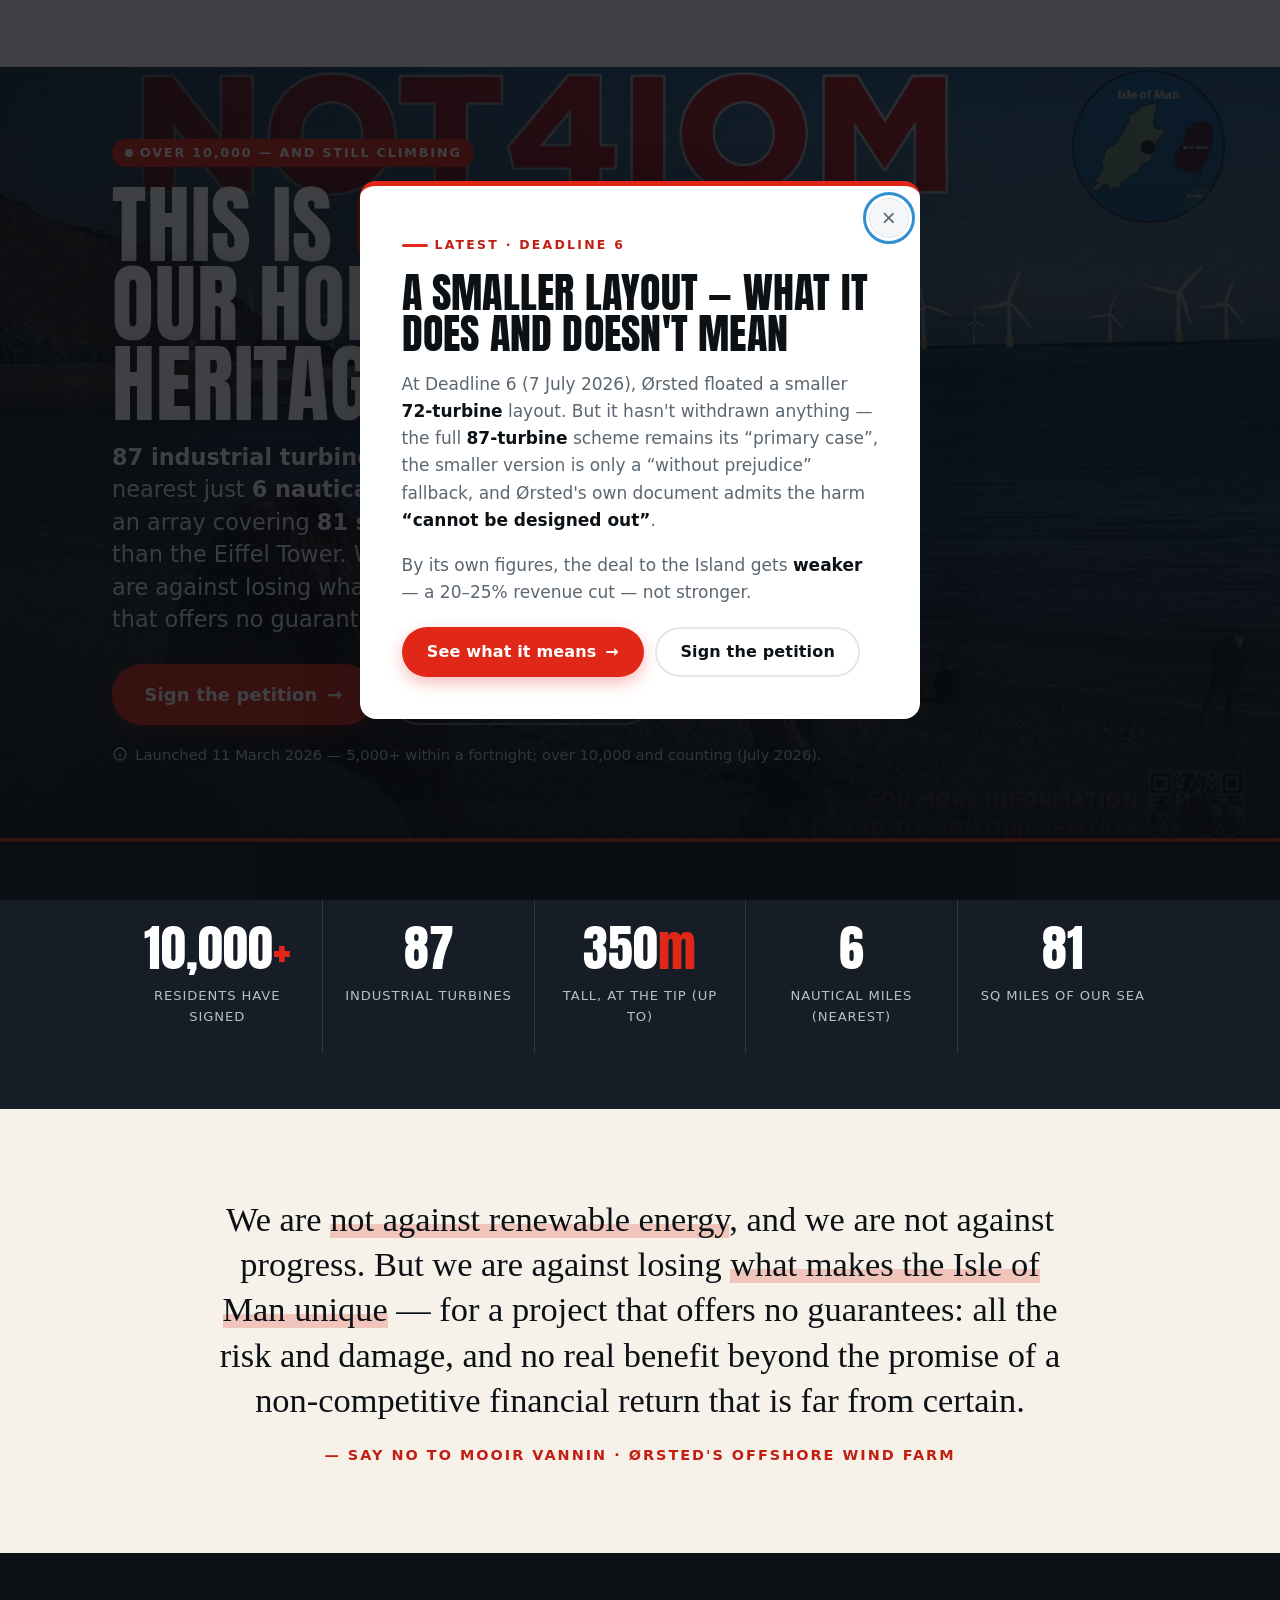
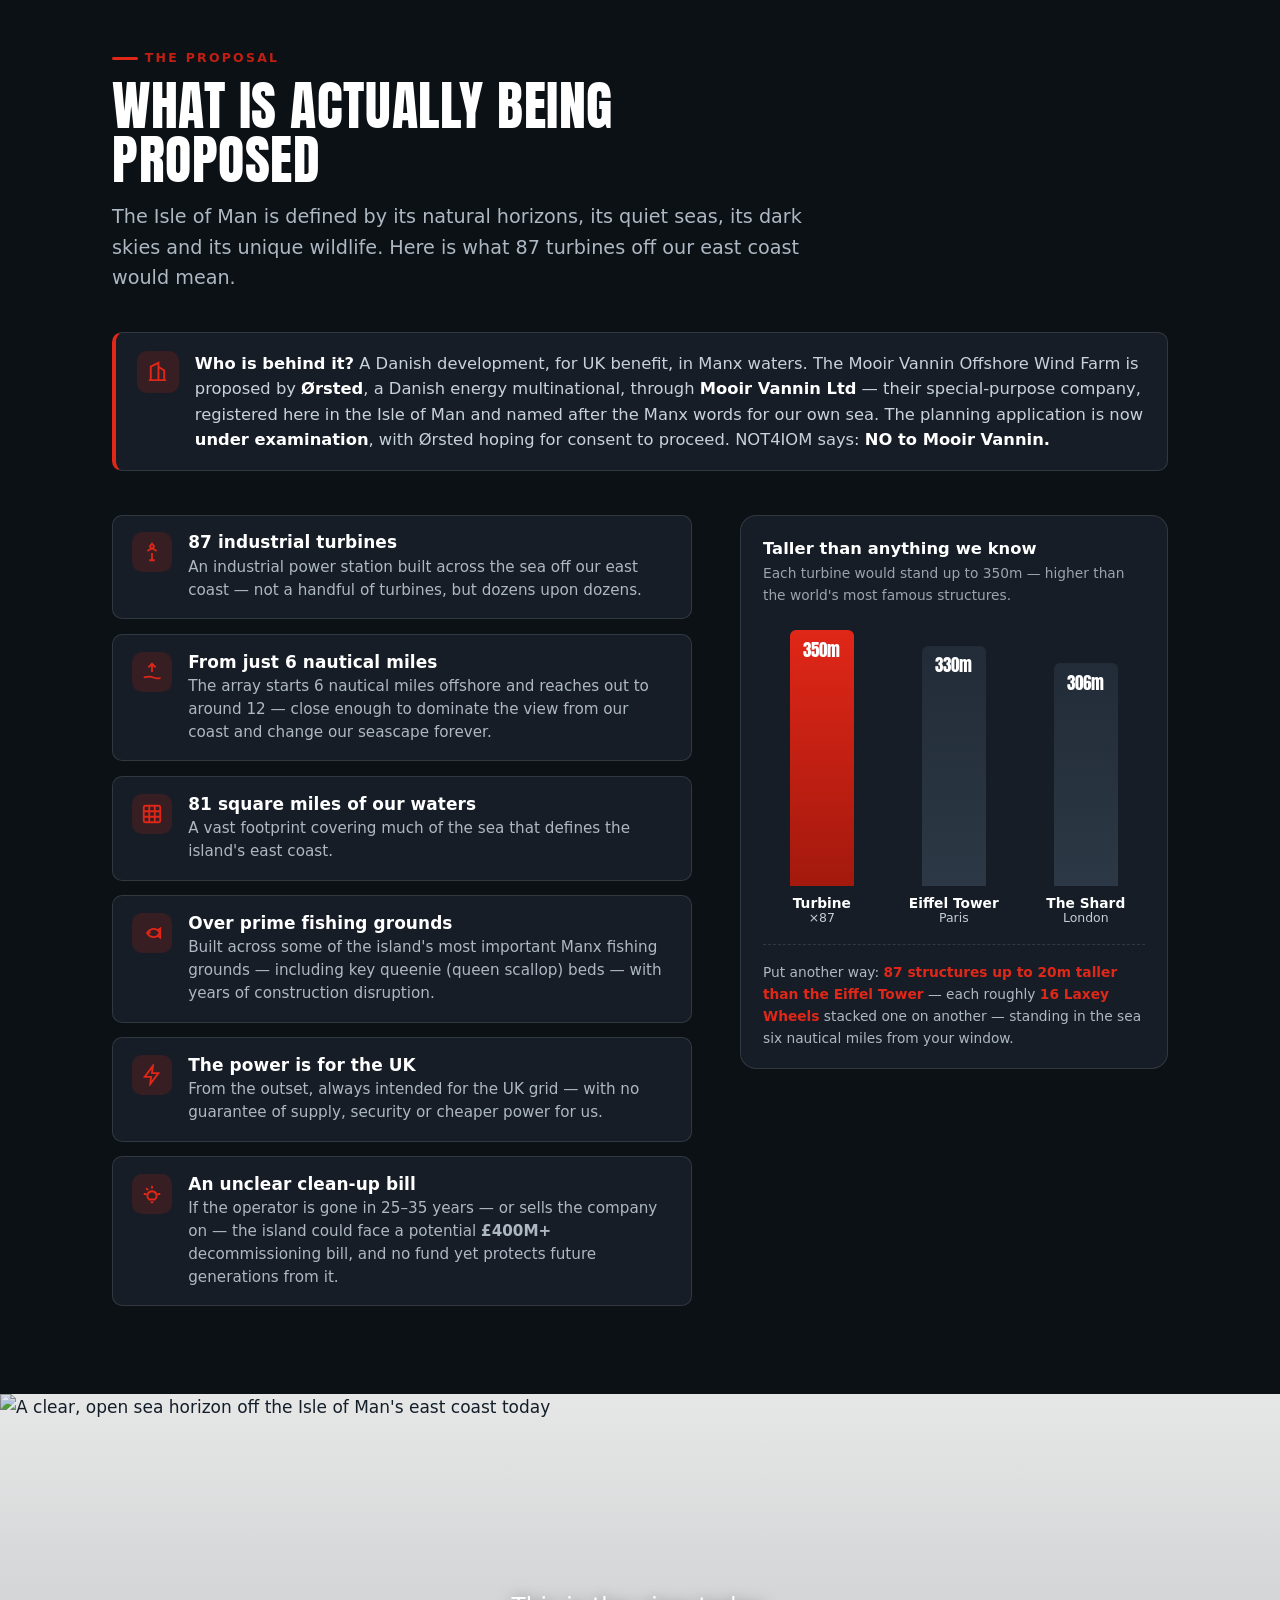
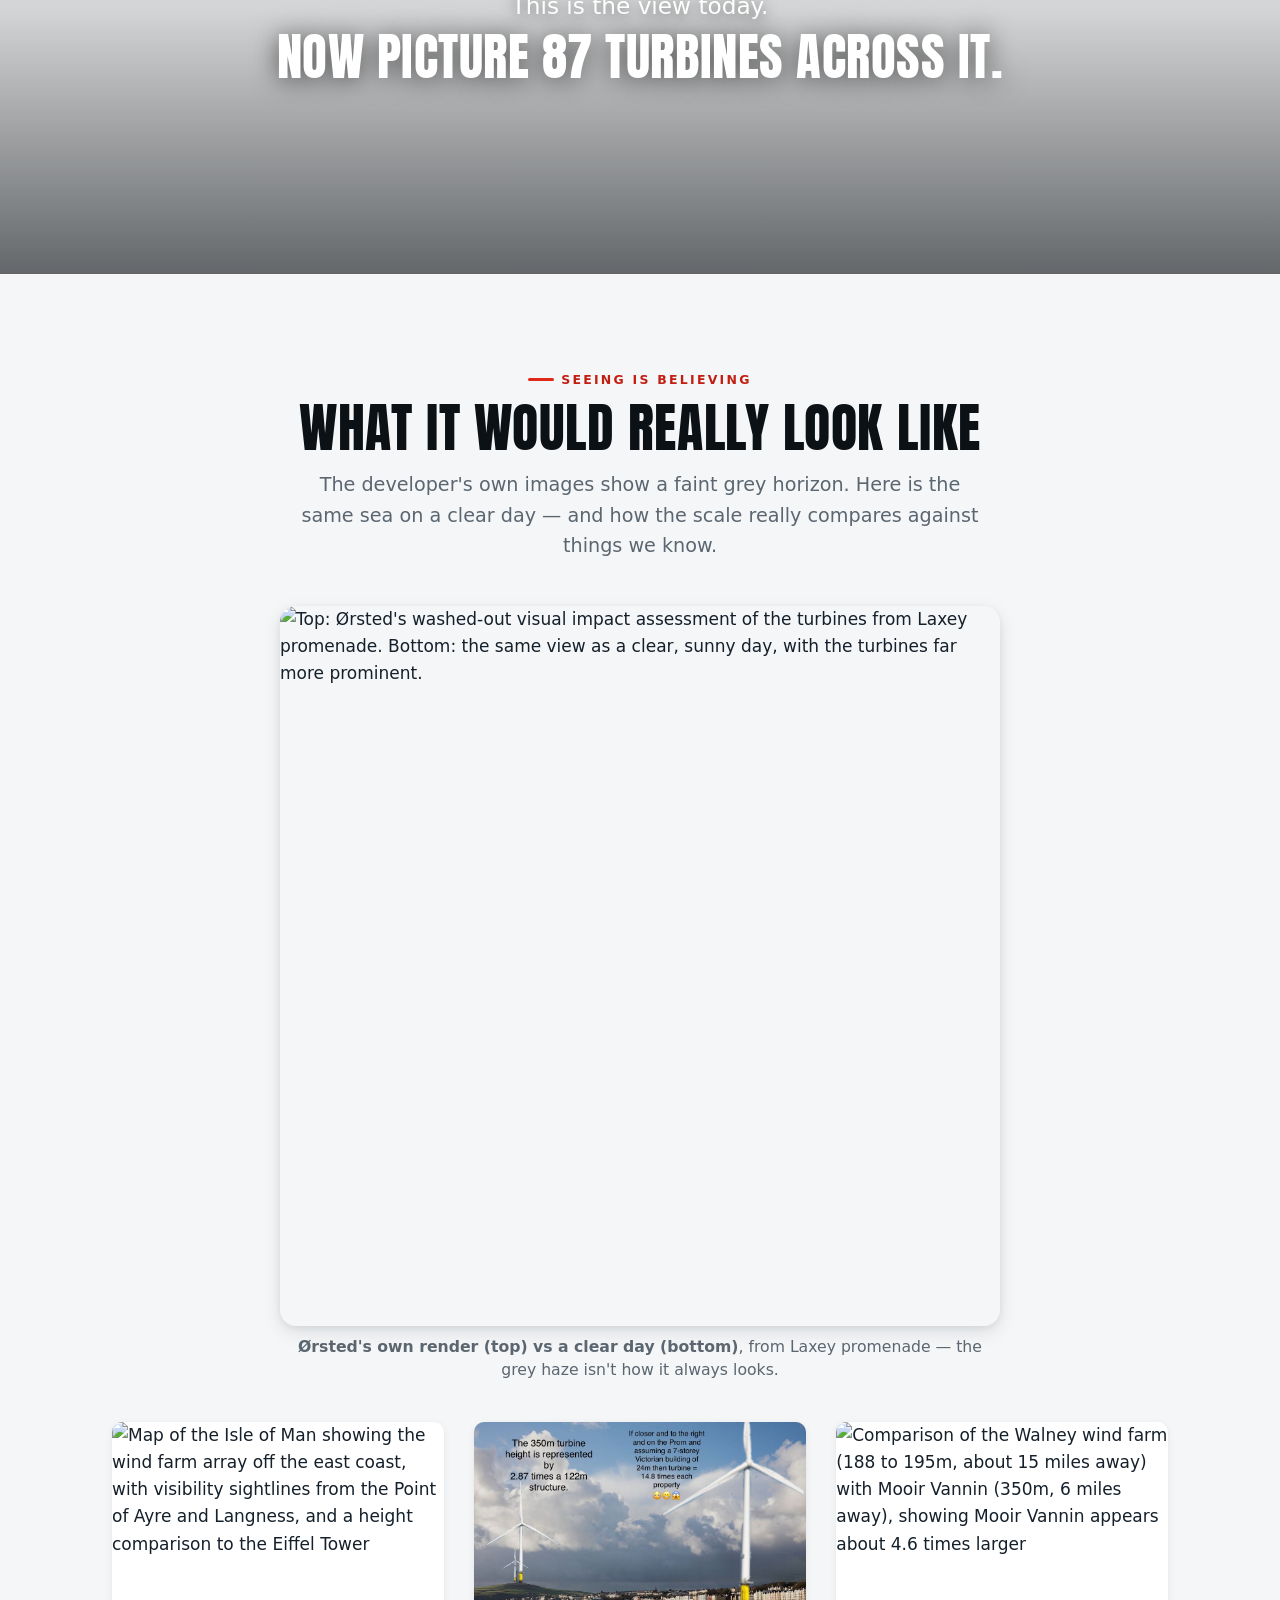
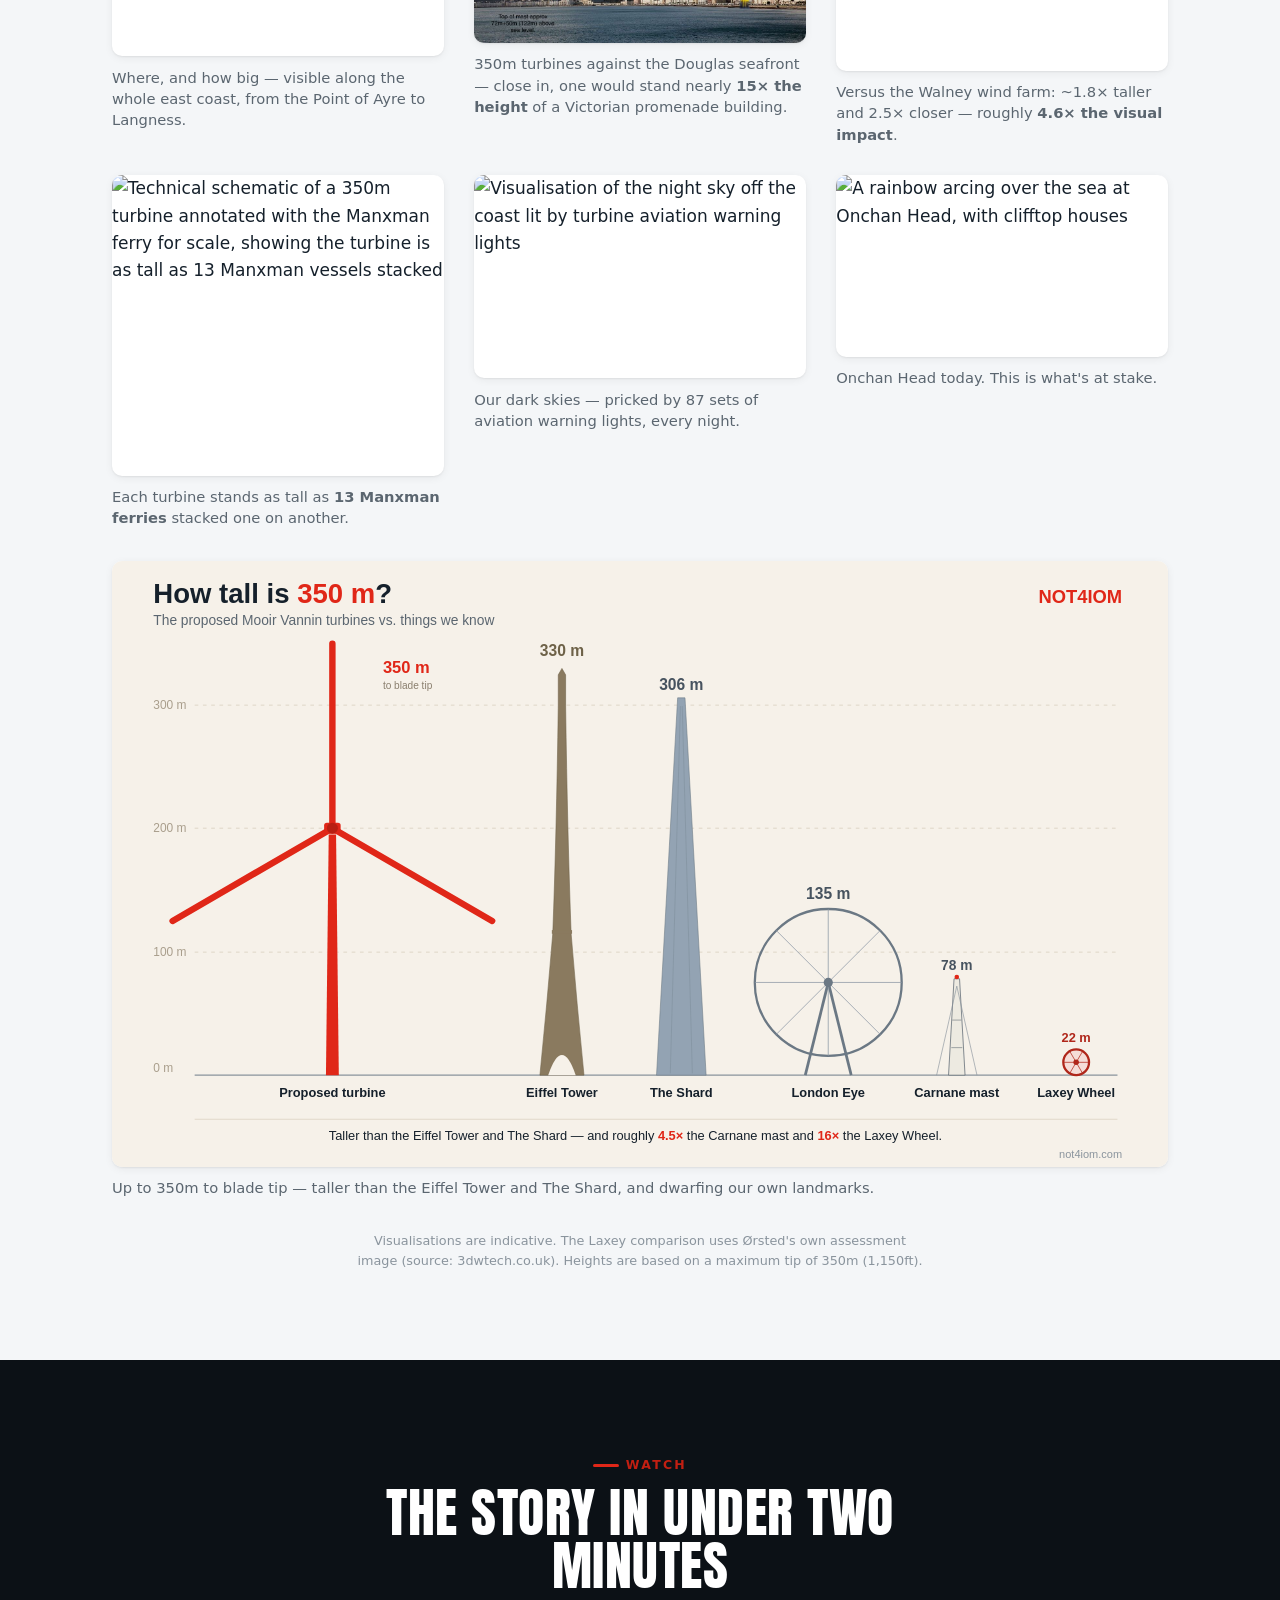
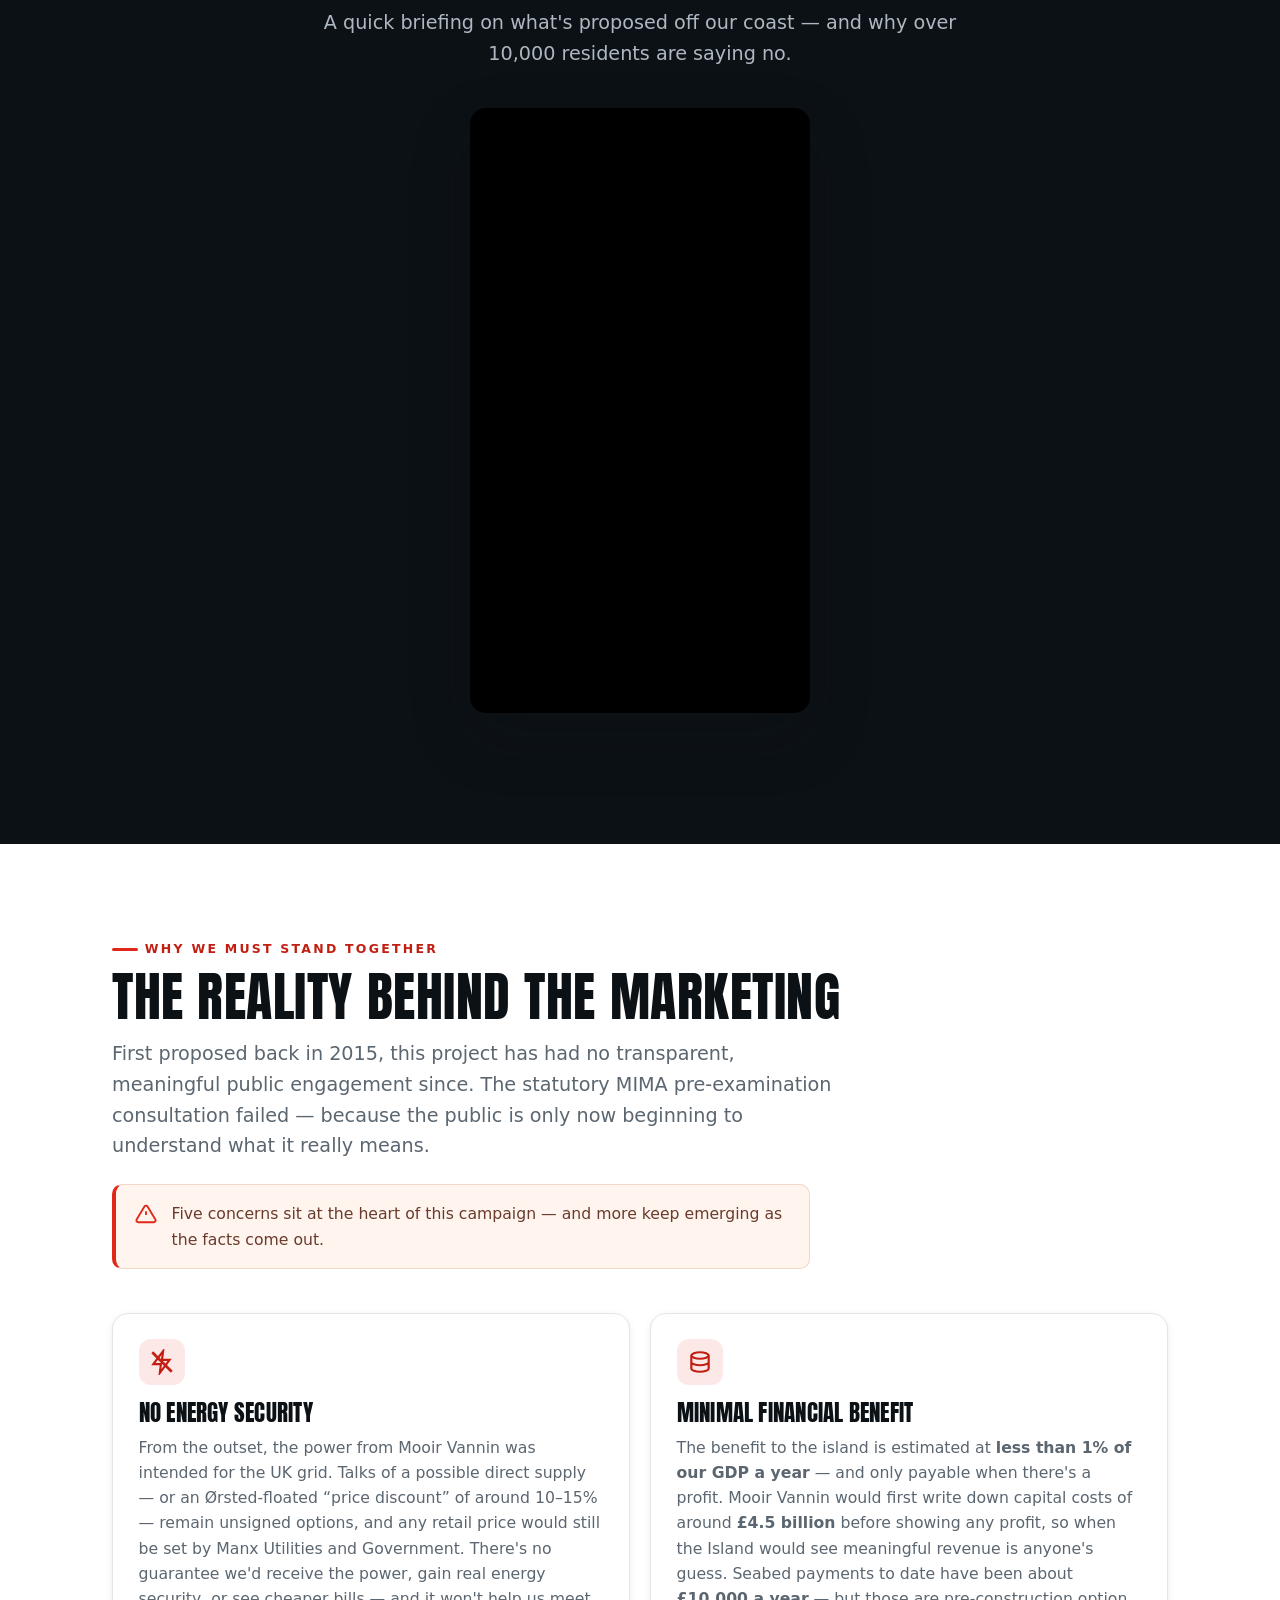
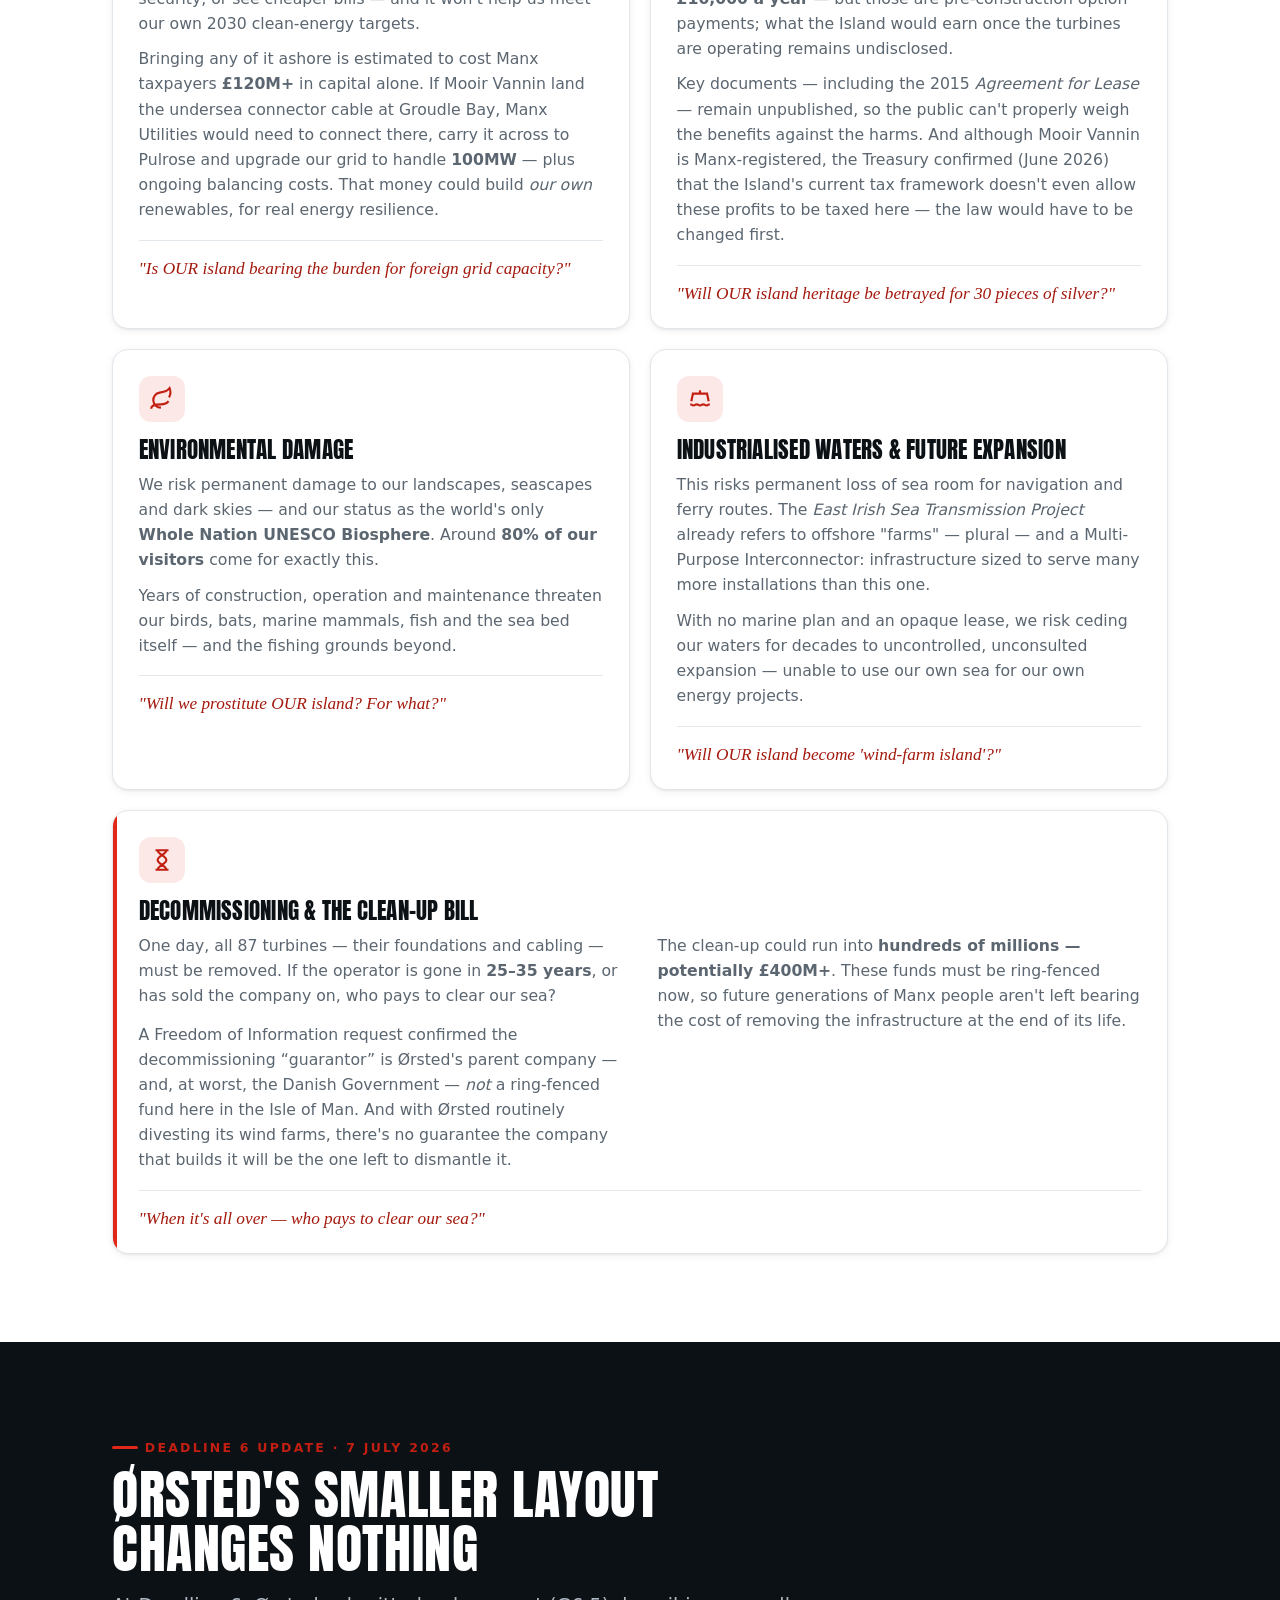
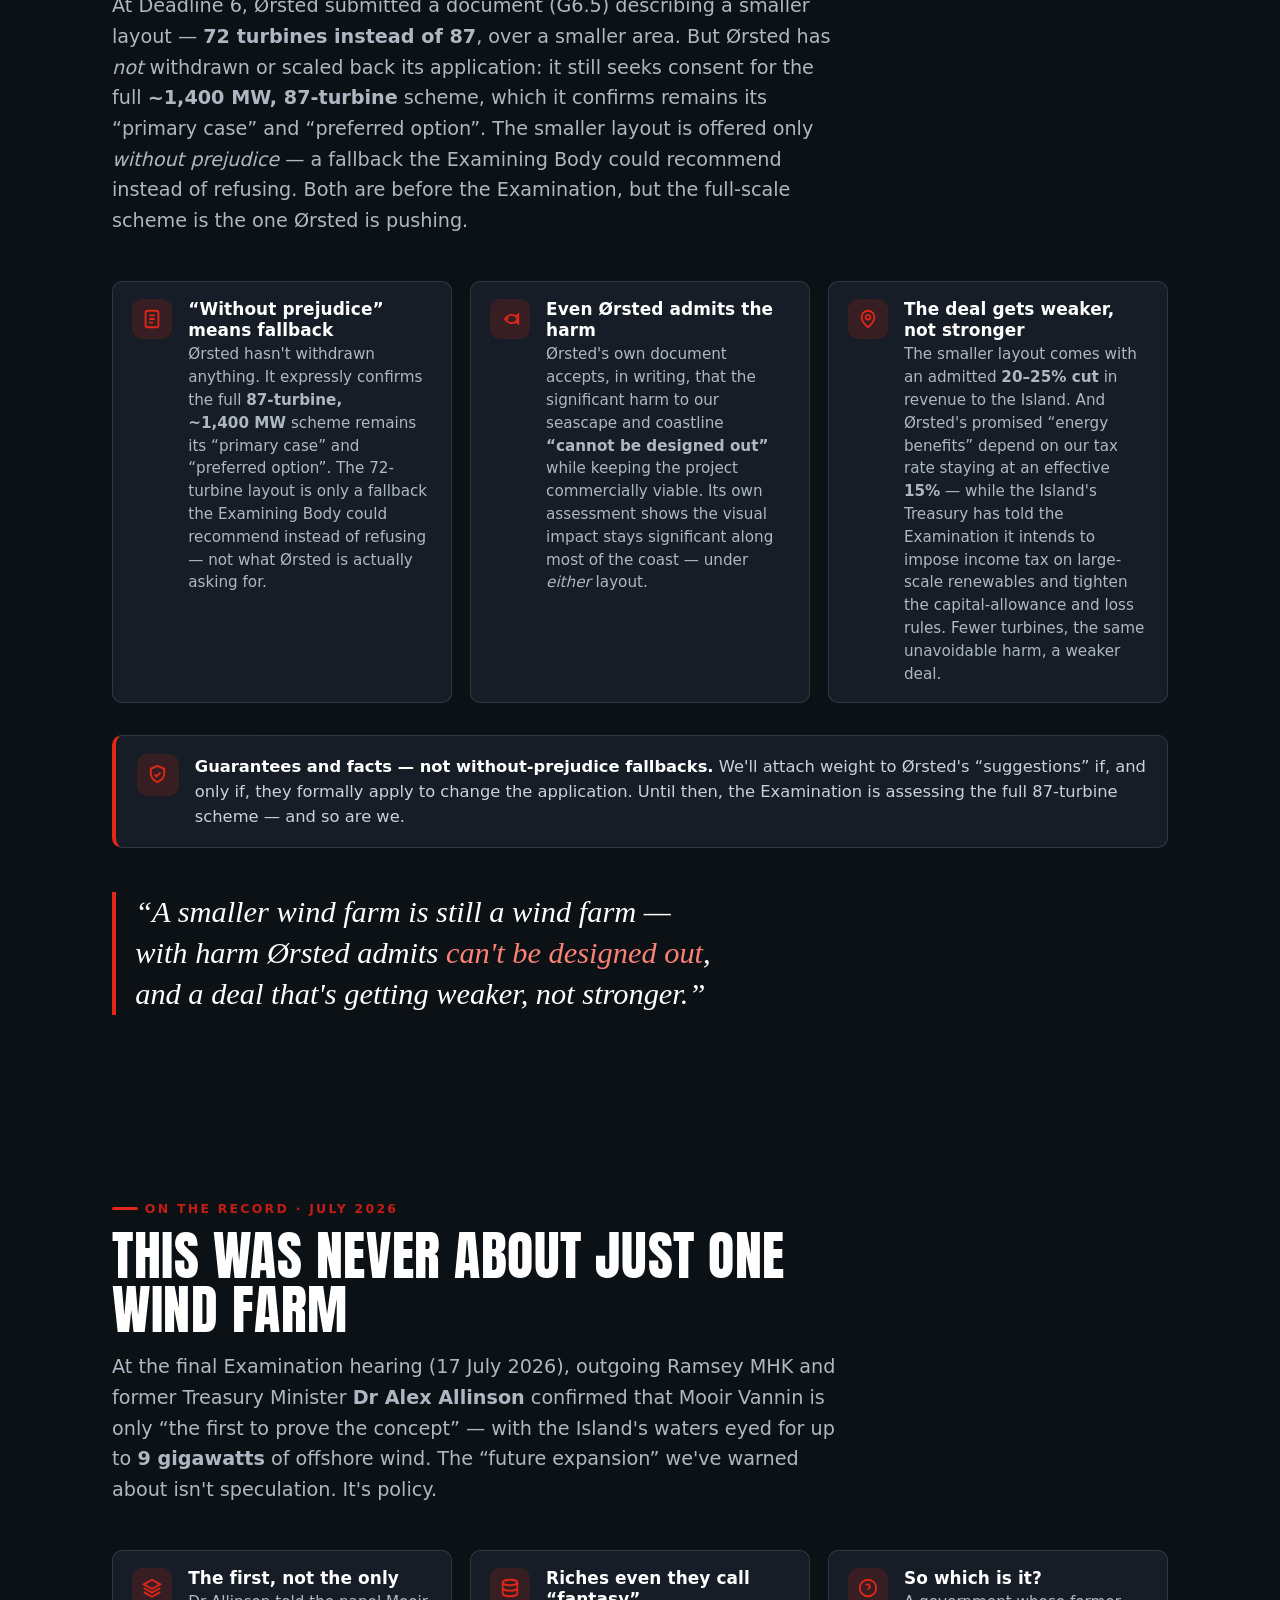
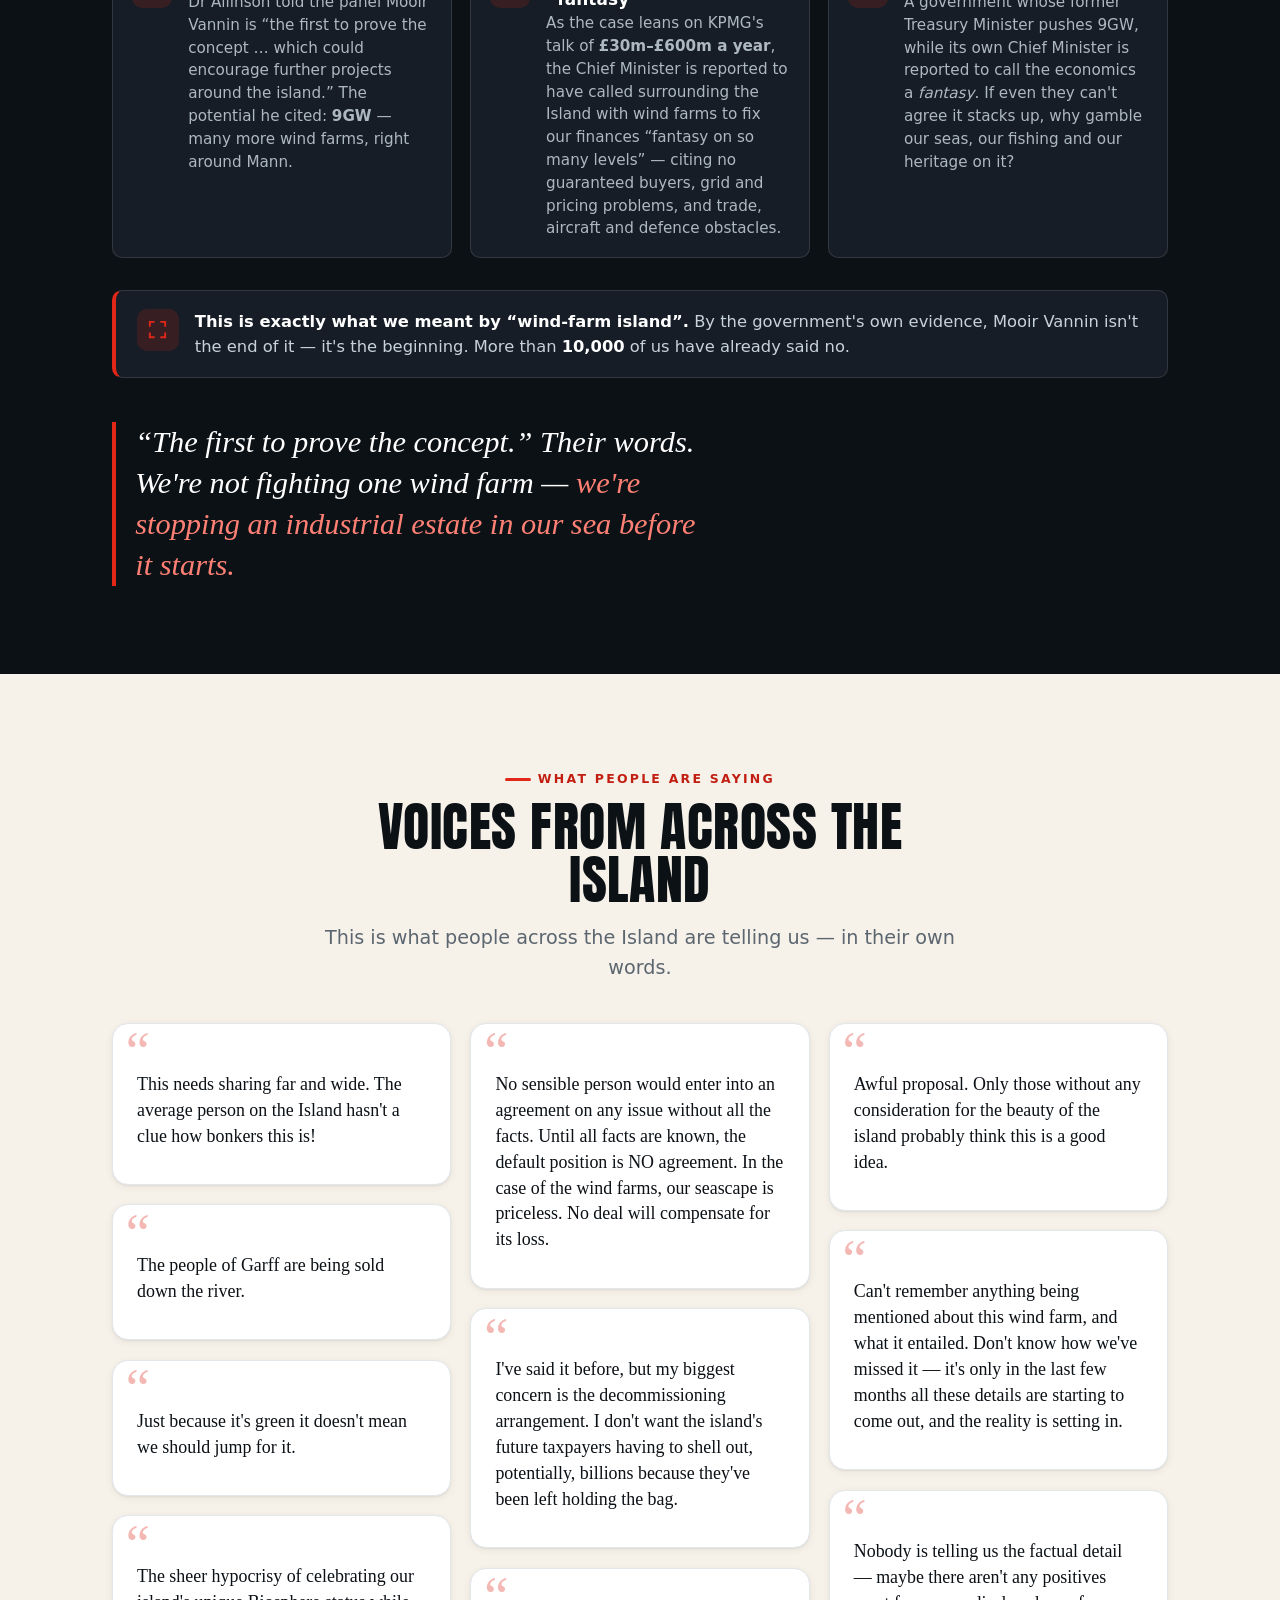
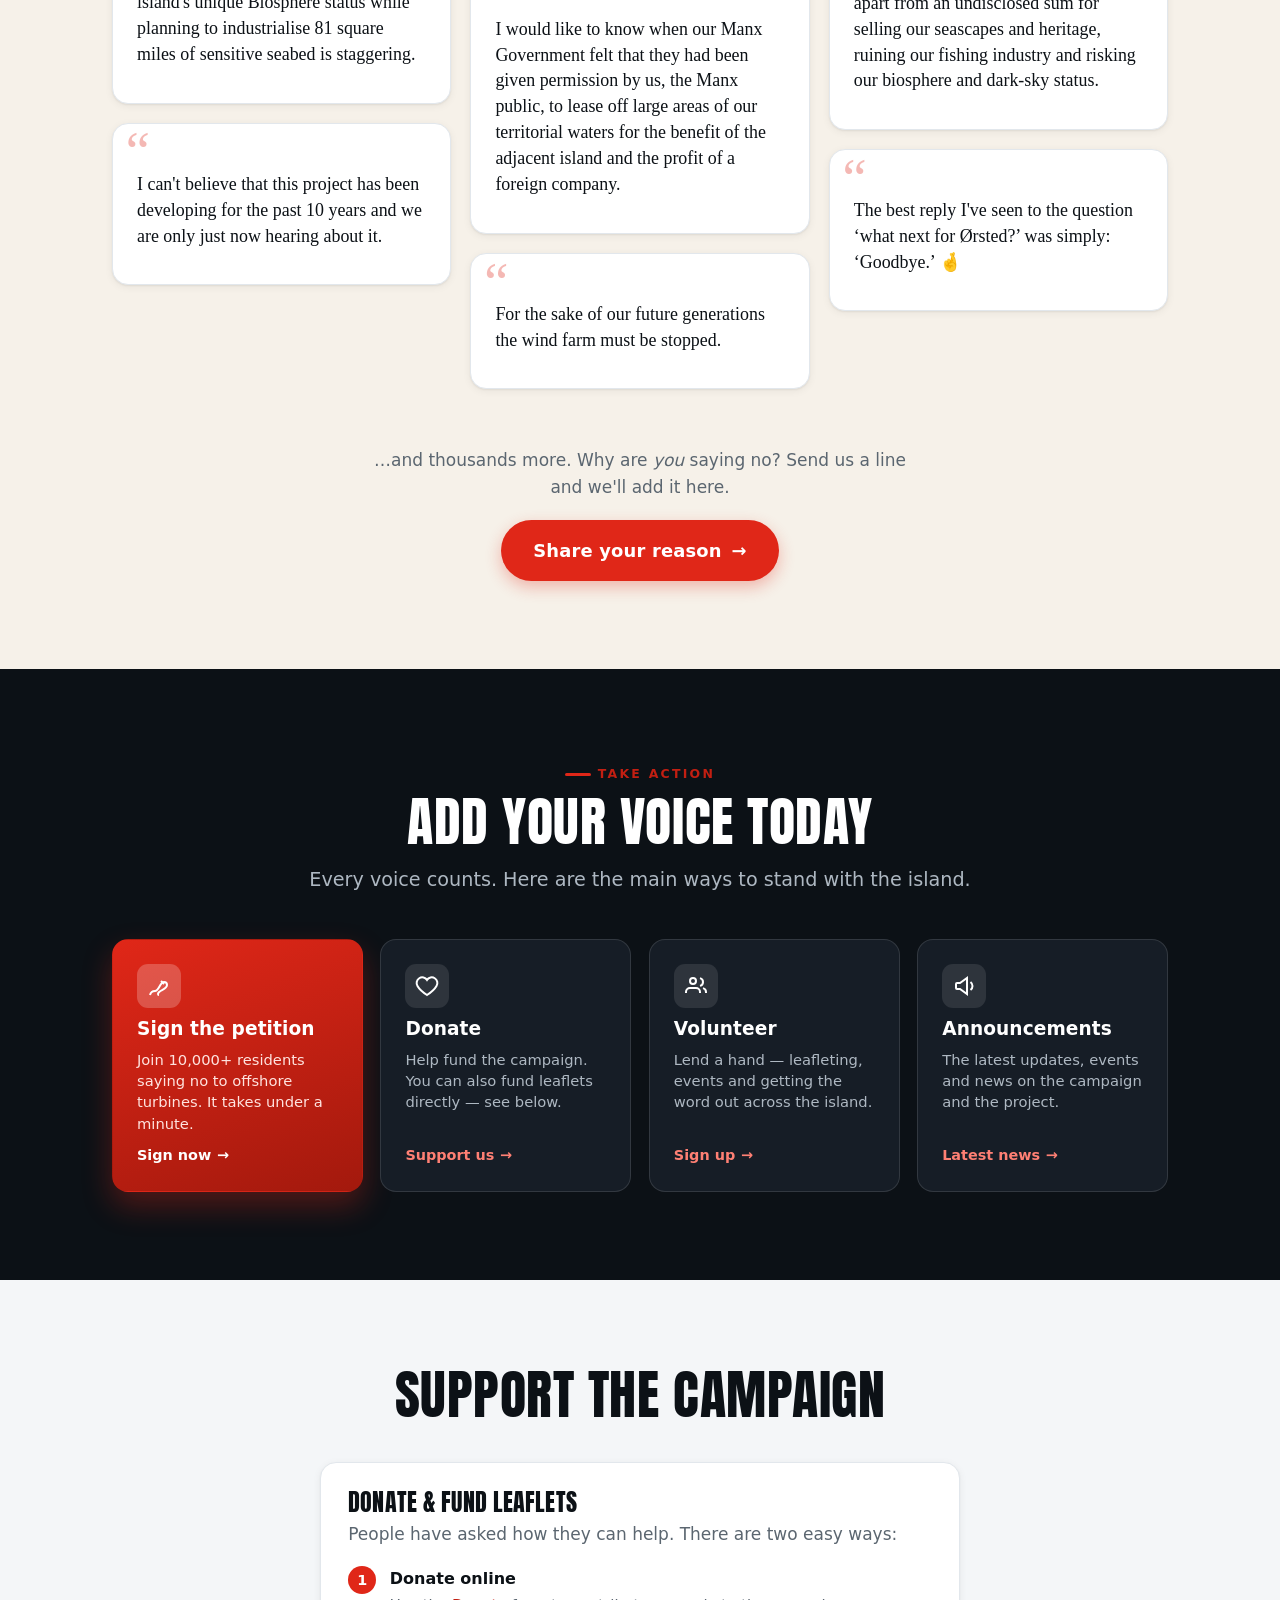
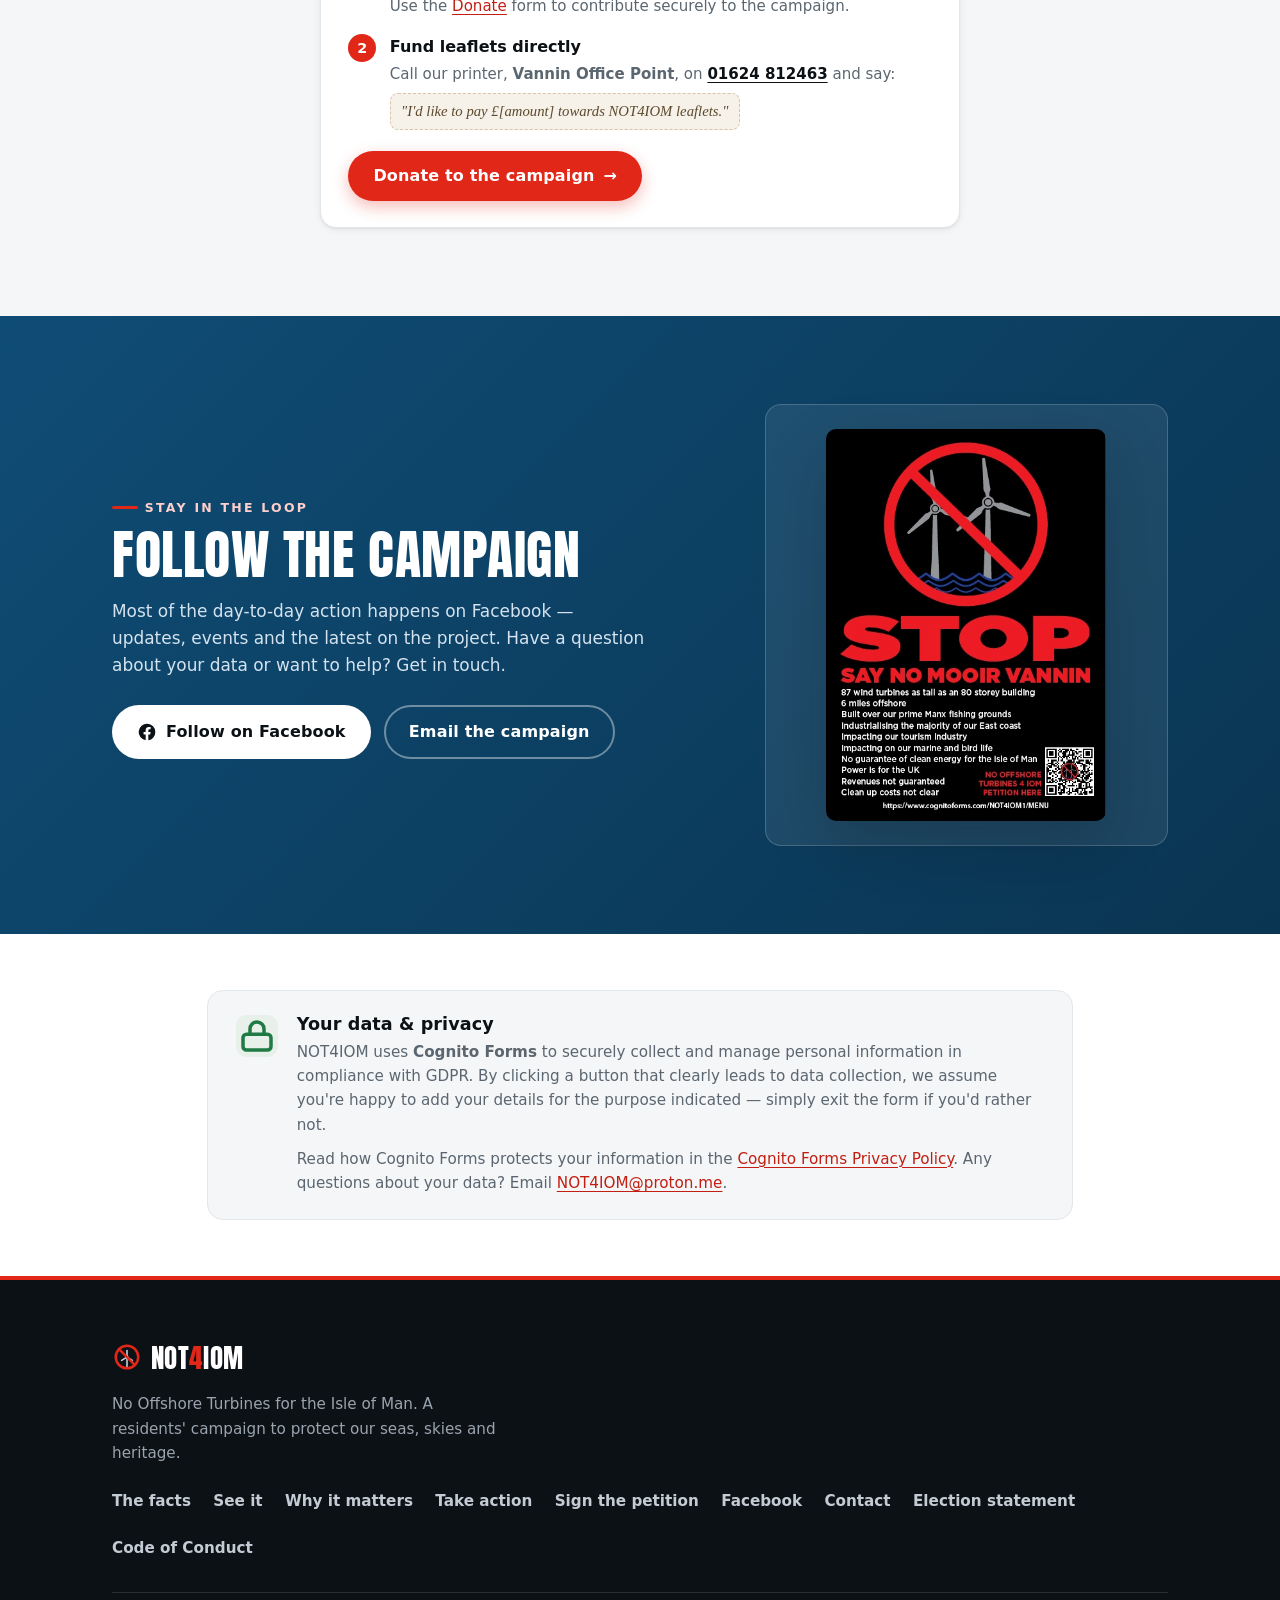
==== index.html @ 56452de8 "Remove paper petition drop-off locations Removes the "Hand in your petition slips" panel (local drop" ====
<!DOCTYPE html>
<html lang="en-GB">
<head>
  <meta charset="UTF-8">
  <meta name="viewport" content="width=device-width, initial-scale=1">

  <title>NOT4IOM — No Offshore Turbines for the Isle of Man</title>
  <meta name="description" content="Over 10,000 Isle of Man residents say NO to &Oslash;rsted's &lsquo;Mooir Vannin&rsquo; offshore wind farm — 87 industrial turbines, up to 350m tall, starting 6 nautical miles off our shore. Sign the petition.">
  <meta name="theme-color" content="#e02718">
  <link rel="canonical" href="https://not4iom.com/">

  <!-- Open Graph / social (Facebook share) -->
  <meta property="og:type" content="website">
  <meta property="og:site_name" content="NOT4IOM">
  <meta property="og:title" content="NOT4IOM — No Offshore Turbines for the Isle of Man">
  <meta property="og:description" content="Over 10,000 residents say NO to &Oslash;rsted's &lsquo;Mooir Vannin&rsquo; wind farm — 87 industrial turbines, up to 350m tall, starting 6 nautical miles off the Isle of Man's shore. Sign the petition.">
  <meta property="og:url" content="https://not4iom.com/">
  <meta property="og:image" content="https://not4iom.com/images/not4iom-banner.jpeg">
  <meta property="og:image:width" content="1600">
  <meta property="og:image:height" content="1134">
  <meta property="og:image:alt" content="NOT4IOM — a Manx beach with industrial wind turbines mocked up on the horizon">
  <meta property="og:locale" content="en_GB">
  <meta name="twitter:card" content="summary_large_image">
  <meta name="twitter:title" content="NOT4IOM — No Offshore Turbines for the Isle of Man">
  <meta name="twitter:description" content="Over 10,000 residents say NO to &Oslash;rsted's &lsquo;Mooir Vannin&rsquo; offshore wind farm off the Isle of Man. Sign the petition.">
  <meta name="twitter:image" content="https://not4iom.com/images/not4iom-banner.jpeg">

  <link rel="icon" href="favicon.svg" type="image/svg+xml">
  <link rel="mask-icon" href="favicon.svg" color="#e02718">

  <link rel="preconnect" href="https://fonts.googleapis.com">
  <link rel="preconnect" href="https://fonts.gstatic.com" crossorigin>
  <link href="https://fonts.googleapis.com/css2?family=Anton&display=swap" rel="stylesheet">
  <link rel="stylesheet" href="styles.css">
</head>
<body>
<a class="skip-link" href="#main">Skip to content</a>

<!-- ===================== Event bar (Tynwald Day — auto-hides after 6 Jul 2026) ===================== -->
<aside class="eventbar" id="eventbar" aria-label="Upcoming event">
  <a class="eventbar-main" href="https://www.facebook.com/p/No-Offshore-Turbines-4-Isle-of-Man-61588338835208/" target="_blank" rel="noopener" aria-haspopup="dialog" aria-controls="event-modal">
    <span class="eventbar-tag">Tynwald Day</span>
    <span class="eventbar-msg">Mon 6 July · join our peaceful gathering at Tynwald Hill — <b>see details</b></span>
  </a>
  <button class="eventbar-close" type="button" aria-label="Dismiss this notice">×</button>
</aside>

<!-- Election statement notice — slim bar linking to the standalone page (auto-hides after 1 Oct 2026) -->
<aside class="eventbar" id="electionbar" aria-label="Election statement">
  <a class="eventbar-main" href="election-statement.html">
    <span class="eventbar-tag">General Election</span>
    <span class="eventbar-msg">How we're campaigning during the election — <b>read our statement</b></span>
  </a>
  <button class="eventbar-close" type="button" aria-label="Dismiss this notice">×</button>
</aside>

<!-- ============================================================
     Cognito Forms links (each button goes straight to its form)
     ------------------------------------------------------------
     Sign petition    https://www.cognitoforms.com/NOT4IOM1/NOT4IOM
     Donate           https://www.cognitoforms.com/NOT4IOM1/DONATION
     Volunteer        https://www.cognitoforms.com/NOT4IOM1/VOLUNTEERSNOT4IOM
     (Removed Jun 2026 — out of date per campaign: the MENU hub and INFORMATIONNOT4IOM.
      Letter/links/order forms still exist but are no longer linked from the site.)
     Letter template  https://www.cognitoforms.com/NOT4IOM1/ENQUIRYTEMPLATE
     External links   https://www.cognitoforms.com/NOT4IOM1/LINKS
     Order materials  https://www.cognitoforms.com/NOT4IOM1/ORDER
     Announcements    >>> NO dedicated URL — points to Facebook (confirmed interim) <<<
     ============================================================ -->

<!-- ===================== Header ===================== -->
<header class="site-header">
  <nav class="nav wrap" aria-label="Primary">
    <a class="brand" href="#top" aria-label="NOT4IOM home">
      <img src="favicon.svg" alt="" width="30" height="30">
      <span>NOT<span class="b-red">4</span>IOM</span>
    </a>

    <button class="nav-toggle" aria-label="Menu" aria-expanded="false" aria-controls="primary-menu">
      <span></span>
    </button>

    <ul class="nav-links" id="primary-menu">
      <li><a href="#facts">The facts</a></li>
      <li><a href="#gallery">See it</a></li>
      <li><a href="#why">Why it matters</a></li>
      <li><a href="#action">Take action</a></li>
      <li><a href="#connect">Contact</a></li>
      <li class="nav-cta">
        <a class="btn" href="https://www.cognitoforms.com/NOT4IOM1/NOT4IOM" target="_blank" rel="noopener">Sign the petition</a>
      </li>
    </ul>
  </nav>
</header>

<main id="main">
  <span id="top"></span>

  <!-- ===================== Hero ===================== -->
  <section class="hero" aria-labelledby="hero-title">
    <div class="hero-media">
      <img src="images/not4iom-banner.jpeg"
           alt="A Manx beach looking out to sea, with 87 industrial wind turbines mocked up on the horizon"
           fetchpriority="high" width="1600" height="1134">
    </div>
    <div class="hero-inner wrap">
      <span class="hero-badge"><span class="dot"></span>Over 10,000 — and still climbing</span>
      <h1 id="hero-title">This is <span class="accent">OUR</span> island.<br>OUR home. OUR heritage.</h1>
      <p class="hero-sub">
        <strong>87 industrial turbines</strong>, <strong>up to 350m tall</strong>, are proposed with the nearest
        just <strong>6 nautical miles</strong> from our shore, reaching out to 12 — an array covering <strong>81 square miles</strong> of our
        waters. Up to 20m taller than the Eiffel Tower. We are not against renewable energy — we are against
        losing what makes the Isle of Man unique, for a project that offers no guarantees in return.
      </p>
      <div class="hero-actions">
        <a class="btn btn--lg" href="https://www.cognitoforms.com/NOT4IOM1/NOT4IOM" target="_blank" rel="noopener">
          Sign the petition <span class="arrow" aria-hidden="true">→</span>
        </a>
        <a class="btn btn--lg btn--outline-light" href="#gallery">See what's at stake</a>
      </div>
      <p class="hero-note">
        <svg viewBox="0 0 24 24" width="16" height="16" fill="none" stroke="currentColor" stroke-width="2" aria-hidden="true"><circle cx="12" cy="12" r="9"/><path d="M12 8h.01M11 12h1v4h1"/></svg>
        Launched 11 March 2026 — 5,000+ within a fortnight; over 10,000 and counting (July 2026).
      </p>
    </div>
  </section>

  <!-- ===================== Stat strip ===================== -->
  <section class="stats section--tight" aria-label="The proposal in numbers">
    <div class="wrap">
      <div class="stat-grid">
        <div class="stat">
          <span class="num" data-count="10000" data-suffix="+">10,000<span class="unit">+</span></span>
          <span class="label">Residents have signed</span>
        </div>
        <div class="stat">
          <span class="num" data-count="87">87</span>
          <span class="label">Industrial turbines</span>
        </div>
        <div class="stat">
          <span class="num" data-count="350" data-suffix="m">350<span class="unit">m</span></span>
          <span class="label">Tall, at the tip (up to)</span>
        </div>
        <div class="stat">
          <span class="num" data-count="6">6</span>
          <span class="label">Nautical miles (nearest)</span>
        </div>
        <div class="stat">
          <span class="num" data-count="81">81</span>
          <span class="label">Sq miles of our sea</span>
        </div>
      </div>
    </div>
  </section>

  <!-- ===================== Statement band ===================== -->
  <section class="statement section" aria-label="Our position">
    <div class="wrap reveal">
      <p>
        We are <span class="hi">not against renewable energy</span>, and we are not against progress.
        But we are against losing <span class="hi">what makes the Isle of Man unique</span> — for a project
        that offers no guarantees: all the risk and damage, and no real benefit beyond the promise of a
        non-competitive financial return that is far from certain.
      </p>
      <p class="sig">— Say NO to Mooir Vannin · &Oslash;rsted's offshore wind farm</p>
    </div>
  </section>

  <!-- ===================== The Facts ===================== -->
  <section class="facts section" id="facts" aria-labelledby="facts-title">
    <div class="wrap">
      <div class="facts-head reveal">
        <span class="eyebrow">The proposal</span>
        <h2 class="section-title" id="facts-title">What is actually being proposed</h2>
        <p class="section-lead">
          The Isle of Man is defined by its natural horizons, its quiet seas, its dark skies and its unique
          wildlife. Here is what 87 turbines off our east coast would mean.
        </p>
      </div>

      <div class="who reveal">
        <span class="who-ico" aria-hidden="true"><svg viewBox="0 0 24 24" fill="none" stroke="currentColor" stroke-width="2"><path d="M3 21h18M5 21V7l8-4v18M19 21V11l-6-4"/><path d="M9 9v.01M9 13v.01M9 17v.01"/></svg></span>
        <p><b>Who is behind it?</b> A Danish development, for UK benefit, in Manx waters. The Mooir Vannin Offshore Wind Farm is proposed by <strong>&Oslash;rsted</strong>, a Danish energy multinational, through <strong>Mooir Vannin Ltd</strong> — their special-purpose company, registered here in the Isle of Man and named after the Manx words for our own sea. The planning application is now <strong>under examination</strong>, with &Oslash;rsted hoping for consent to proceed. NOT4IOM says: <strong>NO to Mooir Vannin.</strong></p>
      </div>

      <div class="facts-layout">
        <div class="fact-list reveal">
          <div class="fact">
            <span class="ico" aria-hidden="true"><svg viewBox="0 0 24 24" fill="none" stroke="currentColor" stroke-width="2"><path d="M12 13v8M9 21h6"/><circle cx="12" cy="6" r="2"/><path d="M12 4V2M12 8l5 3M12 8l-5 3"/></svg></span>
            <div><h3>87 industrial turbines</h3><p>An industrial power station built across the sea off our east coast — not a handful of turbines, but dozens upon dozens.</p></div>
          </div>
          <div class="fact">
            <span class="ico" aria-hidden="true"><svg viewBox="0 0 24 24" fill="none" stroke="currentColor" stroke-width="2"><path d="M3 18s3-1 6-1 6 2 9 2 3-1 3-1"/><path d="M12 3v9"/><path d="m8 7 4-4 4 4"/></svg></span>
            <div><h3>From just 6 nautical miles</h3><p>The array starts 6 nautical miles offshore and reaches out to around 12 — close enough to dominate the view from our coast and change our seascape forever.</p></div>
          </div>
          <div class="fact">
            <span class="ico" aria-hidden="true"><svg viewBox="0 0 24 24" fill="none" stroke="currentColor" stroke-width="2"><rect x="3" y="3" width="18" height="18" rx="2"/><path d="M3 9h18M3 15h18M9 3v18M15 3v18"/></svg></span>
            <div><h3>81 square miles of our waters</h3><p>A vast footprint covering much of the sea that defines the island's east coast.</p></div>
          </div>
          <div class="fact">
            <span class="ico" aria-hidden="true"><svg viewBox="0 0 24 24" fill="none" stroke="currentColor" stroke-width="2"><path d="M6.5 12c4-6 11-6 14 0-3 6-10 6-14 0Z"/><path d="m18 9 3-2v10l-3-2"/><circle cx="9" cy="11.5" r=".6" fill="currentColor"/></svg></span>
            <div><h3>Over prime fishing grounds</h3><p>Built across some of the island's most important Manx fishing grounds — including key queenie (queen scallop) beds — with years of construction disruption.</p></div>
          </div>
          <div class="fact">
            <span class="ico" aria-hidden="true"><svg viewBox="0 0 24 24" fill="none" stroke="currentColor" stroke-width="2"><path d="M13 2 4 14h7l-1 8 9-12h-7l1-8Z"/></svg></span>
            <div><h3>The power is for the UK</h3><p>From the outset, always intended for the UK grid — with no guarantee of supply, security or cheaper power for us.</p></div>
          </div>
          <div class="fact">
            <span class="ico" aria-hidden="true"><svg viewBox="0 0 24 24" fill="none" stroke="currentColor" stroke-width="2"><path d="M12 3v3M5.6 5.6l2.1 2.1M3 12h3M18 12h3M12 9a5 5 0 0 0-3 9h6a5 5 0 0 0-3-9Z"/><path d="M10.5 21h3"/></svg></span>
            <div><h3>An unclear clean-up bill</h3><p>If the operator is gone in 25–35 years — or sells the company on — the island could face a potential <strong>£400M+</strong> decommissioning bill, and no fund yet protects future generations from it.</p></div>
          </div>
        </div>

        <!-- Height comparison -->
        <aside class="compare reveal" aria-label="How tall the turbines would be">
          <h3>Taller than anything we know</h3>
          <p class="sub">Each turbine would stand up to 350m — higher than the world's most famous structures.</p>
          <div class="bars" role="img" aria-label="Height comparison: each turbine up to 350 metres; the Eiffel Tower 330 metres; The Shard 306 metres">
            <div class="bar-col">
              <div class="bar bar--turbine" style="--target:1"><span class="h">350m</span></div>
              <span class="name"><b>Turbine</b> ×87</span>
            </div>
            <div class="bar-col">
              <div class="bar" style="--target:.94"><span class="h">330m</span></div>
              <span class="name"><b>Eiffel Tower</b> Paris</span>
            </div>
            <div class="bar-col">
              <div class="bar" style="--target:.87"><span class="h">306m</span></div>
              <span class="name"><b>The Shard</b> London</span>
            </div>
          </div>
          <p class="foot">Put another way: <b>87 structures up to 20m taller than the Eiffel Tower</b> — each roughly <b>16 Laxey Wheels</b> stacked one on another — standing in the sea six nautical miles from your window.</p>
        </aside>
      </div>
    </div>
  </section>

  <!-- ===================== "View today" band ===================== -->
  <section class="viewband" aria-label="The view today">
    <img src="images/The%20view%20of%20our%20island%20now.jpg"
         alt="A clear, open sea horizon off the Isle of Man's east coast today" loading="lazy" width="1530" height="706">
    <div class="viewband-cap">
      <span>This is the view today.</span>
      <strong>Now picture 87 turbines across it.</strong>
    </div>
  </section>

  <!-- ===================== Gallery / See it ===================== -->
  <section class="gallery section" id="gallery" aria-labelledby="gallery-title">
    <div class="wrap">
      <div class="gallery-head reveal">
        <span class="eyebrow">Seeing is believing</span>
        <h2 class="section-title" id="gallery-title">What it would really look like</h2>
        <p class="section-lead">
          The developer's own images show a faint grey horizon. Here is the same sea on a clear day — and how the
          scale really compares against things we know.
        </p>
      </div>

      <figure class="feature-fig reveal">
        <img src="images/Orsted%20versus%20our%20version%20on%20a%20sunny%20day.jpg"
             alt="Top: Ørsted's washed-out visual impact assessment of the turbines from Laxey promenade. Bottom: the same view as a clear, sunny day, with the turbines far more prominent."
             loading="lazy" width="1819" height="1819">
        <figcaption><strong>&Oslash;rsted's own render (top) vs a clear day (bottom)</strong>, from Laxey promenade — the grey haze isn't how it always looks.</figcaption>
      </figure>

      <div class="gallery-grid">
        <figure class="fig reveal">
          <img src="images/Size%20Comparison.jpg"
               alt="Map of the Isle of Man showing the wind farm array off the east coast, with visibility sightlines from the Point of Ayre and Langness, and a height comparison to the Eiffel Tower"
               loading="lazy" width="720" height="509">
          <figcaption>Where, and how big — visible along the whole east coast, from the Point of Ayre to Langness.</figcaption>
        </figure>
        <figure class="fig reveal">
          <img src="images/what%20a%20350%20m%20trubine%20looks%20like%20indicative.jpg"
               alt="Indicative image of 350m turbines against the Douglas seafront, dwarfing the Victorian promenade — a turbine close in would stand around 14.8 times the height of a seven-storey seafront building"
               loading="lazy" width="1024" height="682">
          <figcaption>350m turbines against the Douglas seafront — close in, one would stand nearly <strong>15× the height</strong> of a Victorian promenade building.</figcaption>
        </figure>
        <figure class="fig reveal">
          <img src="images/Walnet%20v%20Mooir%20Vannin%20indicative.jpg"
               alt="Comparison of the Walney wind farm (188 to 195m, about 15 miles away) with Mooir Vannin (350m, 6 miles away), showing Mooir Vannin appears about 4.6 times larger"
               loading="lazy" width="1280" height="960">
          <figcaption>Versus the Walney wind farm: ~1.8× taller and 2.5× closer — roughly <strong>4.6× the visual impact</strong>.</figcaption>
        </figure>
        <figure class="fig reveal">
          <img src="images/13%20manxmen.jpg"
               alt="Technical schematic of a 350m turbine annotated with the Manxman ferry for scale, showing the turbine is as tall as 13 Manxman vessels stacked"
               loading="lazy" width="2048" height="1854">
          <figcaption>Each turbine stands as tall as <strong>13 Manxman ferries</strong> stacked one on another.</figcaption>
        </figure>
        <figure class="fig reveal">
          <img src="images/NOt%20so%20dark%20night%20skies%20with%20Turbine%20lights.jpg"
               alt="Visualisation of the night sky off the coast lit by turbine aviation warning lights"
               loading="lazy" width="2048" height="1252">
          <figcaption>Our dark skies — pricked by 87 sets of aviation warning lights, every night.</figcaption>
        </figure>
        <figure class="fig reveal">
          <img src="images/Onchan%20Head.jpg"
               alt="A rainbow arcing over the sea at Onchan Head, with clifftop houses"
               loading="lazy" width="2048" height="1120">
          <figcaption>Onchan Head today. This is what's at stake.</figcaption>
        </figure>
      </div>

      <figure class="fig reveal" style="margin-top: clamp(1.4rem, 3.5vw, 2rem)">
        <img src="images/height-comparison.svg"
             alt="Height comparison: the proposed turbines up to 350m — taller than the Eiffel Tower (330m) and The Shard (306m), about 2.6 times the London Eye (135m), 4.5 times the Carnane TV mast (78m) and 16 times the Laxey Wheel (22m)."
             loading="lazy" width="1150" height="660">
        <figcaption>Up to 350m to blade tip — taller than the Eiffel Tower and The Shard, and dwarfing our own landmarks.</figcaption>
      </figure>

      <p class="gallery-note">
        Visualisations are indicative. The Laxey comparison uses &Oslash;rsted's own assessment image (source: 3dwtech.co.uk).
        Heights are based on a maximum tip of 350m (1,150ft).
      </p>
    </div>
  </section>

  <!-- ===================== Watch (video) ===================== -->
  <section class="watch section" id="watch" aria-labelledby="watch-title">
    <div class="wrap">
      <div class="watch-head reveal">
        <span class="eyebrow">Watch</span>
        <h2 class="section-title" id="watch-title">The story in under two minutes</h2>
        <p class="section-lead">A quick briefing on what's proposed off our coast — and why over 10,000 residents are saying no.</p>
      </div>
      <div class="video-frame reveal">
        <iframe src="https://www.youtube-nocookie.com/embed/UYecu3Ew9Jk?rel=0"
                title="NOT4IOM — the campaign in under two minutes"
                loading="lazy"
                allow="accelerometer; autoplay; clipboard-write; encrypted-media; gyroscope; picture-in-picture; web-share"
                referrerpolicy="strict-origin-when-cross-origin"
                allowfullscreen></iframe>
      </div>
      <p class="watch-link reveal"><a href="https://www.youtube.com/watch?v=UYecu3Ew9Jk" target="_blank" rel="noopener">Watch on YouTube ↗</a></p>
    </div>
  </section>

  <!-- ===================== Why we must stand together ===================== -->
  <section class="why section" id="why" aria-labelledby="why-title">
    <div class="wrap">
      <div class="reveal">
        <span class="eyebrow">Why we must stand together</span>
        <h2 class="section-title" id="why-title">The reality behind the marketing</h2>
        <p class="section-lead">
          First proposed back in 2015, this project has had no transparent, meaningful public engagement since.
          The statutory MIMA pre-examination consultation failed — because the public is only now beginning to
          understand what it really means.
        </p>
        <div class="consult">
          <svg viewBox="0 0 24 24" fill="none" stroke="currentColor" stroke-width="2" aria-hidden="true"><path d="M12 9v4M12 17h.01"/><path d="M10.3 3.9 1.8 18a2 2 0 0 0 1.7 3h17a2 2 0 0 0 1.7-3L13.7 3.9a2 2 0 0 0-3.4 0Z"/></svg>
          <span>Five concerns sit at the heart of this campaign — and more keep emerging as the facts come out.</span>
        </div>
      </div>

      <div class="pillars">
        <article class="pillar reveal">
          <span class="pico" aria-hidden="true"><svg viewBox="0 0 24 24" fill="none" stroke="currentColor" stroke-width="2"><path d="M13 2 4 14h7l-1 8 9-12h-7l1-8Z"/><path d="m3 3 18 18" stroke-width="2.4"/></svg></span>
          <h3>No energy security</h3>
          <p>From the outset, the power from Mooir Vannin was intended for the UK grid. Talks of a possible direct supply — or an &Oslash;rsted-floated &ldquo;price discount&rdquo; of around 10–15% — remain unsigned options, and any retail price would still be set by Manx Utilities and Government. There's no guarantee we'd receive the power, gain real energy security, or see cheaper bills — and it won't help us meet our own 2030 clean-energy targets.</p>
          <p>Bringing any of it ashore is estimated to cost Manx taxpayers <strong>£120M+</strong> in capital alone. If Mooir Vannin land the undersea connector cable at Groudle Bay, Manx Utilities would need to connect there, carry it across to Pulrose and upgrade our grid to handle <strong>100MW</strong> — plus ongoing balancing costs. That money could build <em>our own</em> renewables, for real energy resilience.</p>
          <span class="pquote">"Is OUR island bearing the burden for foreign grid capacity?"</span>
        </article>

        <article class="pillar reveal">
          <span class="pico" aria-hidden="true"><svg viewBox="0 0 24 24" fill="none" stroke="currentColor" stroke-width="2"><ellipse cx="12" cy="6" rx="8" ry="3"/><path d="M4 6v6c0 1.7 3.6 3 8 3s8-1.3 8-3V6M4 12v6c0 1.7 3.6 3 8 3s8-1.3 8-3v-6"/></svg></span>
          <h3>Minimal financial benefit</h3>
          <p>The benefit to the island is estimated at <strong>less than 1% of our GDP a year</strong> — and only payable when there's a profit. Mooir Vannin would first write down capital costs of around <strong>£4.5 billion</strong> before showing any profit, so when the Island would see meaningful revenue is anyone's guess. Seabed payments to date have been about <strong>£10,000 a year</strong> — but those are pre-construction option payments; what the Island would earn once the turbines are operating remains undisclosed.</p>
          <p>Key documents — including the 2015 <em>Agreement for Lease</em> — remain unpublished, so the public can't properly weigh the benefits against the harms. And although Mooir Vannin is Manx-registered, the Treasury confirmed (June 2026) that the Island's current tax framework doesn't even allow these profits to be taxed here — the law would have to be changed first.</p>
          <span class="pquote">"Will OUR island heritage be betrayed for 30 pieces of silver?"</span>
        </article>

        <article class="pillar reveal">
          <span class="pico" aria-hidden="true"><svg viewBox="0 0 24 24" fill="none" stroke="currentColor" stroke-width="2"><path d="M11 20A7 7 0 0 1 9.8 6.1C15.5 5 17 4.5 19 2c1 2.5 1.5 5-.5 8.5"/><path d="M2 21c0-3 4-4 9-4s7-3 7-3"/></svg></span>
          <h3>Environmental damage</h3>
          <p>We risk permanent damage to our landscapes, seascapes and dark skies — and our status as the world's only <strong>Whole Nation UNESCO Biosphere</strong>. Around <strong>80% of our visitors</strong> come for exactly this.</p>
          <p>Years of construction, operation and maintenance threaten our birds, bats, marine mammals, fish and the sea bed itself — and the fishing grounds beyond.</p>
          <span class="pquote">"Will we prostitute OUR island? For what?"</span>
        </article>

        <article class="pillar reveal">
          <span class="pico" aria-hidden="true"><svg viewBox="0 0 24 24" fill="none" stroke="currentColor" stroke-width="2"><path d="M3 17c1.5 0 1.5 1 3 1s1.5-1 3-1 1.5 1 3 1 1.5-1 3-1 1.5 1 3 1 1.5-1 3-1"/><path d="M4 14l1.5-7h13L20 14"/><path d="M12 7V4"/></svg></span>
          <h3>Industrialised waters &amp; future expansion</h3>
          <p>This risks permanent loss of sea room for navigation and ferry routes. The <em>East Irish Sea Transmission Project</em> already refers to offshore "farms" — plural — and a Multi-Purpose Interconnector: infrastructure sized to serve many more installations than this one.</p>
          <p>With no marine plan and an opaque lease, we risk ceding our waters for decades to uncontrolled, unconsulted expansion — unable to use our own sea for our own energy projects.</p>
          <span class="pquote">"Will OUR island become 'wind-farm island'?"</span>
        </article>

        <article class="pillar pillar--feature reveal">
          <span class="pico" aria-hidden="true"><svg viewBox="0 0 24 24" fill="none" stroke="currentColor" stroke-width="2"><path d="M6 3h12M6 21h12M8 3c0 4 8 5 8 9s-8 5-8 9M16 3c0 4-8 5-8 9s8 5 8 9"/></svg></span>
          <h3>Decommissioning &amp; the clean-up bill</h3>
          <div class="pillar-body">
            <p>One day, all 87 turbines — their foundations and cabling — must be removed. If the operator is gone in <strong>25&ndash;35 years</strong>, or has sold the company on, who pays to clear our sea?</p>
            <p>A Freedom of Information request confirmed the decommissioning &ldquo;guarantor&rdquo; is &Oslash;rsted's parent company — and, at worst, the Danish Government — <em>not</em> a ring-fenced fund here in the Isle of Man. And with &Oslash;rsted routinely divesting its wind farms, there's no guarantee the company that builds it will be the one left to dismantle it.</p>
            <p>The clean-up could run into <strong>hundreds of millions — potentially £400M+</strong>. These funds must be ring-fenced now, so future generations of Manx people aren't left bearing the cost of removing the infrastructure at the end of its life.</p>
          </div>
          <span class="pquote">"When it's all over — who pays to clear our sea?"</span>
        </article>
      </div>
    </div>
  </section>

  <!-- ===================== Alternative layout rebuttal ===================== -->
  <section class="rebuttal section" id="alt-layout" aria-labelledby="alt-title">
    <div class="wrap">
      <div class="rebuttal-head reveal">
        <span class="eyebrow">Deadline 6 update · 7 July 2026</span>
        <h2 class="section-title" id="alt-title">&Oslash;rsted's smaller layout changes nothing</h2>
        <p class="section-lead">
          At Deadline 6, &Oslash;rsted submitted a document (G6.5) describing a smaller layout — <strong>72 turbines
          instead of 87</strong>, over a smaller area. But &Oslash;rsted has <em>not</em> withdrawn or scaled back its
          application: it still seeks consent for the full <strong>~1,400&nbsp;MW, 87-turbine</strong> scheme, which
          it confirms remains its &ldquo;primary case&rdquo; and &ldquo;preferred option&rdquo;. The smaller layout is
          offered only <em>without prejudice</em> — a fallback the Examining Body could recommend instead of refusing.
          Both are before the Examination, but the full-scale scheme is the one &Oslash;rsted is pushing.
        </p>
      </div>

      <div class="action-grid reveal">
        <article class="fact">
          <span class="ico" aria-hidden="true"><svg viewBox="0 0 24 24" fill="none" stroke="currentColor" stroke-width="2"><rect x="5" y="3" width="14" height="18" rx="2"/><path d="M9 8h6M9 12h6M9 16h4"/></svg></span>
          <div>
            <h3>&ldquo;Without prejudice&rdquo; means fallback</h3>
            <p>&Oslash;rsted hasn't withdrawn anything. It expressly confirms the full <strong>87-turbine, ~1,400&nbsp;MW</strong> scheme remains its &ldquo;primary case&rdquo; and &ldquo;preferred option&rdquo;. The 72-turbine layout is only a fallback the Examining Body could recommend instead of refusing — not what &Oslash;rsted is actually asking for.</p>
          </div>
        </article>
        <article class="fact">
          <span class="ico" aria-hidden="true"><svg viewBox="0 0 24 24" fill="none" stroke="currentColor" stroke-width="2"><path d="M6.5 12c4-6 11-6 14 0-3 6-10 6-14 0Z"/><path d="m18 9 3-2v10l-3-2"/><circle cx="9" cy="11.5" r=".6" fill="currentColor"/></svg></span>
          <div>
            <h3>Even &Oslash;rsted admits the harm</h3>
            <p>&Oslash;rsted's own document accepts, in writing, that the significant harm to our seascape and coastline <strong>&ldquo;cannot be designed out&rdquo;</strong> while keeping the project commercially viable. Its own assessment shows the visual impact stays significant along most of the coast — under <em>either</em> layout.</p>
          </div>
        </article>
        <article class="fact">
          <span class="ico" aria-hidden="true"><svg viewBox="0 0 24 24" fill="none" stroke="currentColor" stroke-width="2"><path d="M12 21s-7-6-7-11a7 7 0 0 1 14 0c0 5-7 11-7 11Z"/><circle cx="12" cy="10" r="2.5"/></svg></span>
          <div>
            <h3>The deal gets weaker, not stronger</h3>
            <p>The smaller layout comes with an admitted <strong>20&ndash;25% cut</strong> in revenue to the Island. And &Oslash;rsted's promised &ldquo;energy benefits&rdquo; depend on our tax rate staying at an effective <strong>15%</strong> — while the Island's Treasury has told the Examination it intends to impose income tax on large-scale renewables and tighten the capital-allowance and loss rules. Fewer turbines, the same unavoidable harm, a weaker deal.</p>
          </div>
        </article>
      </div>

      <div class="who reveal" style="margin-top: clamp(1.5rem, 3vw, 2rem)">
        <span class="who-ico" aria-hidden="true"><svg viewBox="0 0 24 24" fill="none" stroke="currentColor" stroke-width="2"><path d="M12 3l7 3v5c0 4.5-3 7-7 9-4-2-7-4.5-7-9V6l7-3Z"/><path d="m9 12 2 2 4-4"/></svg></span>
        <p><b>Guarantees and facts — not without-prejudice fallbacks.</b> We'll attach weight to &Oslash;rsted's &ldquo;suggestions&rdquo; if, and only if, they formally apply to change the application. Until then, the Examination is assessing the full 87-turbine scheme — and so are we.</p>
      </div>

      <p class="rebuttal-quote reveal">&ldquo;A smaller wind farm is still a wind farm — with harm &Oslash;rsted admits <span>can't be designed out</span>, and a deal that's getting weaker, not stronger.&rdquo;</p>
    </div>
  </section>

  <!-- ===================== The bigger picture (Allinson revelation) ===================== -->
  <section class="rebuttal section" id="bigger-picture" aria-labelledby="bp-title">
    <div class="wrap">
      <div class="rebuttal-head reveal">
        <span class="eyebrow">On the record · July 2026</span>
        <h2 class="section-title" id="bp-title">This was never about just one wind farm</h2>
        <p class="section-lead">
          At the final Examination hearing (17 July 2026), outgoing Ramsey MHK and former Treasury Minister
          <strong>Dr Alex Allinson</strong> confirmed that Mooir Vannin is only &ldquo;the first to prove the
          concept&rdquo; — with the Island's waters eyed for up to <strong>9 gigawatts</strong> of offshore wind.
          The &ldquo;future expansion&rdquo; we've warned about isn't speculation. It's policy.
        </p>
      </div>

      <div class="action-grid reveal">
        <article class="fact">
          <span class="ico" aria-hidden="true"><svg viewBox="0 0 24 24" fill="none" stroke="currentColor" stroke-width="2"><path d="M12 3l9 5-9 5-9-5 9-5Z"/><path d="M3 12l9 5 9-5M3 16.5l9 5 9-5"/></svg></span>
          <div>
            <h3>The first, not the only</h3>
            <p>Dr Allinson told the panel Mooir Vannin is &ldquo;the first to prove the concept &hellip; which could encourage further projects around the island.&rdquo; The potential he cited: <strong>9GW</strong> — many more wind farms, right around Mann.</p>
          </div>
        </article>
        <article class="fact">
          <span class="ico" aria-hidden="true"><svg viewBox="0 0 24 24" fill="none" stroke="currentColor" stroke-width="2"><ellipse cx="12" cy="6" rx="8" ry="3"/><path d="M4 6v6c0 1.7 3.6 3 8 3s8-1.3 8-3V6M4 12v6c0 1.7 3.6 3 8 3s8-1.3 8-3v-6"/></svg></span>
          <div>
            <h3>Riches even they call &ldquo;fantasy&rdquo;</h3>
            <p>As the case leans on KPMG's talk of <strong>£30m&ndash;£600m a year</strong>, the Chief Minister is reported to have called surrounding the Island with wind farms to fix our finances &ldquo;fantasy on so many levels&rdquo; — citing no guaranteed buyers, grid and pricing problems, and trade, aircraft and defence obstacles.</p>
          </div>
        </article>
        <article class="fact">
          <span class="ico" aria-hidden="true"><svg viewBox="0 0 24 24" fill="none" stroke="currentColor" stroke-width="2"><circle cx="12" cy="12" r="9"/><path d="M9.6 9a2.5 2.5 0 0 1 4.4 1.5c0 1.6-2 2-2 3.5M12 17h.01"/></svg></span>
          <div>
            <h3>So which is it?</h3>
            <p>A government whose former Treasury Minister pushes 9GW, while its own Chief Minister is reported to call the economics a <em>fantasy</em>. If even they can't agree it stacks up, why gamble our seas, our fishing and our heritage on it?</p>
          </div>
        </article>
      </div>

      <div class="who reveal" style="margin-top: clamp(1.5rem, 3vw, 2rem)">
        <span class="who-ico" aria-hidden="true"><svg viewBox="0 0 24 24" fill="none" stroke="currentColor" stroke-width="2"><path d="M4 9V4h5M20 9V4h-5M4 15v5h5M20 15v5h-5"/></svg></span>
        <p><b>This is exactly what we meant by &ldquo;wind-farm island&rdquo;.</b> By the government's own evidence, Mooir Vannin isn't the end of it — it's the beginning. More than <strong>10,000</strong> of us have already said no.</p>
      </div>

      <p class="rebuttal-quote reveal">&ldquo;The first to prove the concept.&rdquo; Their words. We're not fighting one wind farm — <span>we're stopping an industrial estate in our sea before it starts.</span></p>
    </div>
  </section>

  <!-- ===================== Voices ===================== -->
  <section class="voices section" id="voices" aria-labelledby="voices-title">
    <div class="wrap">
      <div class="voices-head reveal">
        <span class="eyebrow">What people are saying</span>
        <h2 class="section-title" id="voices-title">Voices from across the island</h2>
        <p class="section-lead">
          This is what people across the Island are telling us — in their own words.
        </p>
      </div>

      <!-- Public comments supplied by the campaign, kept anonymous (add "first name, town" in a <figcaption> per quote if/when consented). -->
      <div class="voice-grid reveal">
        <figure class="voice"><blockquote>This needs sharing far and wide. The average person on the Island hasn't a clue how bonkers this is!</blockquote></figure>
        <figure class="voice"><blockquote>The people of Garff are being sold down the river.</blockquote></figure>
        <figure class="voice"><blockquote>Just because it's green it doesn't mean we should jump for it.</blockquote></figure>
        <figure class="voice"><blockquote>The sheer hypocrisy of celebrating our island's unique Biosphere status while planning to industrialise 81 square miles of sensitive seabed is staggering.</blockquote></figure>
        <figure class="voice"><blockquote>I can't believe that this project has been developing for the past 10 years and we are only just now hearing about it.</blockquote></figure>
        <figure class="voice"><blockquote>No sensible person would enter into an agreement on any issue without all the facts. Until all facts are known, the default position is NO agreement. In the case of the wind farms, our seascape is priceless. No deal will compensate for its loss.</blockquote></figure>
        <figure class="voice"><blockquote>I've said it before, but my biggest concern is the decommissioning arrangement. I don't want the island's future taxpayers having to shell out, potentially, billions because they've been left holding the bag.</blockquote></figure>
        <figure class="voice"><blockquote>I would like to know when our Manx Government felt that they had been given permission by us, the Manx public, to lease off large areas of our territorial waters for the benefit of the adjacent island and the profit of a foreign company.</blockquote></figure>
        <figure class="voice"><blockquote>For the sake of our future generations the wind farm must be stopped.</blockquote></figure>
        <figure class="voice"><blockquote>Awful proposal. Only those without any consideration for the beauty of the island probably think this is a good idea.</blockquote></figure>
        <figure class="voice"><blockquote>Can't remember anything being mentioned about this wind farm, and what it entailed. Don't know how we've missed it — it's only in the last few months all these details are starting to come out, and the reality is setting in.</blockquote></figure>
        <figure class="voice"><blockquote>Nobody is telling us the factual detail — maybe there aren't any positives apart from an undisclosed sum for selling our seascapes and heritage, ruining our fishing industry and risking our biosphere and dark-sky status.</blockquote></figure>
        <figure class="voice"><blockquote>The best reply I've seen to the question &lsquo;what next for &Oslash;rsted?&rsquo; was simply: &lsquo;Goodbye.&rsquo; 🤞</blockquote></figure>
      </div>
      <div class="voices-cta reveal">
        <p>&hellip;and thousands more. Why are <em>you</em> saying no? Send us a line and we'll add it here.</p>
        <a class="btn btn--lg" href="mailto:NOT4IOM@proton.me?subject=Why%20I%20am%20saying%20NO%20to%20Mooir%20Vannin">Share your reason <span class="arrow" aria-hidden="true">→</span></a>
      </div>
    </div>
  </section>

  <!-- ===================== Take action ===================== -->
  <section class="action section" id="action" aria-labelledby="action-title">
    <div class="wrap">
      <div class="action-head reveal">
        <span class="eyebrow" style="justify-content:center">Take action</span>
        <h2 class="section-title" id="action-title">Add your voice today</h2>
        <p class="section-lead">
          Every voice counts. Here are the main ways to stand with the island.
        </p>
      </div>

      <div class="action-grid">
        <a class="act-card is-primary" href="https://www.cognitoforms.com/NOT4IOM1/NOT4IOM" target="_blank" rel="noopener">
          <span class="act-ico" aria-hidden="true"><svg viewBox="0 0 24 24" fill="none" stroke="currentColor" stroke-width="2"><path d="M3 21s1-4 5-4 5-9 9-9c2 0 3 1 3 3 0 5-9 5-9 9 0 1 .5 1 1 1"/><path d="m14 7 3 3"/></svg></span>
          <h3>Sign the petition</h3>
          <p>Join 10,000+ residents saying no to offshore turbines. It takes under a minute.</p>
          <span class="go">Sign now <span class="arrow" aria-hidden="true">→</span></span>
        </a>

        <a class="act-card" href="https://www.cognitoforms.com/NOT4IOM1/DONATION" target="_blank" rel="noopener">
          <span class="act-ico" aria-hidden="true"><svg viewBox="0 0 24 24" fill="none" stroke="currentColor" stroke-width="2"><path d="M12 21s-7-4.5-9.5-9A5 5 0 0 1 12 6a5 5 0 0 1 9.5 6c-2.5 4.5-9.5 9-9.5 9Z"/></svg></span>
          <h3>Donate</h3>
          <p>Help fund the campaign. You can also fund leaflets directly — see below.</p>
          <span class="go">Support us <span class="arrow" aria-hidden="true">→</span></span>
        </a>

        <a class="act-card" href="https://www.cognitoforms.com/NOT4IOM1/VOLUNTEERSNOT4IOM" target="_blank" rel="noopener">
          <span class="act-ico" aria-hidden="true"><svg viewBox="0 0 24 24" fill="none" stroke="currentColor" stroke-width="2"><path d="M16 19v-1a4 4 0 0 0-4-4H6a4 4 0 0 0-4 4v1"/><circle cx="9" cy="7" r="3"/><path d="M22 19v-1a4 4 0 0 0-3-3.85M16 4.1a4 4 0 0 1 0 7.75"/></svg></span>
          <h3>Volunteer</h3>
          <p>Lend a hand — leafleting, events and getting the word out across the island.</p>
          <span class="go">Sign up <span class="arrow" aria-hidden="true">→</span></span>
        </a>

        <a class="act-card" href="https://www.facebook.com/p/No-Offshore-Turbines-4-Isle-of-Man-61588338835208/" target="_blank" rel="noopener">
          <span class="act-ico" aria-hidden="true"><svg viewBox="0 0 24 24" fill="none" stroke="currentColor" stroke-width="2"><path d="M4 10v4a1 1 0 0 0 1 1h3l7 5V4L8 9H5a1 1 0 0 0-1 1Z"/><path d="M18.5 8a5 5 0 0 1 0 8"/></svg></span>
          <h3>Announcements</h3>
          <p>The latest updates, events and news on the campaign and the project.</p>
          <span class="go">Latest news <span class="arrow" aria-hidden="true">→</span></span>
        </a>
      </div>
    </div>
  </section>

  <!-- ===================== Logistics ===================== -->
  <section class="logistics section" id="handin" aria-labelledby="log-title">
    <div class="wrap">
      <h2 class="section-title reveal" id="log-title" style="text-align:center; margin-bottom: clamp(1.6rem,4vw,2.5rem)">Support the campaign</h2>
      <div class="log-grid">
        <!-- Donate / fund leaflets -->
        <div class="panel reveal">
          <h3>Donate &amp; fund leaflets</h3>
          <p>People have asked how they can help. There are two easy ways:</p>
          <div class="donate-ways">
            <div class="way">
              <span class="step">1</span>
              <div>
                <h4>Donate online</h4>
                <p>Use the <a href="https://www.cognitoforms.com/NOT4IOM1/DONATION" target="_blank" rel="noopener">Donate</a> form to contribute securely to the campaign.</p>
              </div>
            </div>
            <div class="way">
              <span class="step">2</span>
              <div>
                <h4>Fund leaflets directly</h4>
                <p>Call our printer, <strong>Vannin Office Point</strong>, on <a class="phone" href="tel:+441624812463">01624 812463</a> and say:</p>
                <span class="quoteline">"I'd like to pay £[amount] towards NOT4IOM leaflets."</span>
              </div>
            </div>
          </div>
          <a class="btn" href="https://www.cognitoforms.com/NOT4IOM1/DONATION" target="_blank" rel="noopener">Donate to the campaign <span class="arrow" aria-hidden="true">→</span></a>
        </div>
      </div>
    </div>
  </section>

  <!-- ===================== Connect ===================== -->
  <section class="connect section" id="connect" aria-labelledby="connect-title">
    <div class="wrap">
      <div class="connect-inner">
        <div class="reveal">
          <span class="eyebrow" style="color:#ffd0cb">Stay in the loop</span>
          <h2 class="section-title" id="connect-title">Follow the campaign</h2>
          <p>
            Most of the day-to-day action happens on Facebook — updates, events and the latest on the project.
            Have a question about your data or want to help? Get in touch.
          </p>
          <div class="connect-actions">
            <a class="btn btn--on-dark" href="https://www.facebook.com/p/No-Offshore-Turbines-4-Isle-of-Man-61588338835208/" target="_blank" rel="noopener">
              <svg viewBox="0 0 24 24" width="20" height="20" fill="currentColor" aria-hidden="true"><path d="M22 12a10 10 0 1 0-11.6 9.9v-7H7.9V12h2.5V9.8c0-2.5 1.5-3.9 3.8-3.9 1.1 0 2.2.2 2.2.2v2.5h-1.2c-1.2 0-1.6.8-1.6 1.6V12h2.7l-.4 2.9h-2.3v7A10 10 0 0 0 22 12Z"/></svg>
              Follow on Facebook
            </a>
            <a class="btn btn--outline-light" href="mailto:NOT4IOM@proton.me">Email the campaign</a>
          </div>
        </div>
        <div class="connect-aside reveal">
          <img class="poster" src="images/not4iom-banner1.jpeg"
               alt="NOT4IOM 'STOP — say no Mooir Vannin' campaign poster listing the key concerns about the offshore wind farm"
               loading="lazy" width="437" height="612">
        </div>
      </div>
    </div>
  </section>

  <!-- ===================== Data / GDPR ===================== -->
  <section class="data section--tight" aria-labelledby="data-title">
    <div class="wrap">
      <div class="data-inner reveal">
        <span class="lock" aria-hidden="true"><svg viewBox="0 0 24 24" fill="none" stroke="currentColor" stroke-width="2"><rect x="4" y="11" width="16" height="9" rx="2"/><path d="M8 11V8a4 4 0 0 1 8 0v3"/></svg></span>
        <div>
          <h3>Your data &amp; privacy</h3>
          <p>
            NOT4IOM uses <strong>Cognito Forms</strong> to securely collect and manage personal information in
            compliance with GDPR. By clicking a button that clearly leads to data collection, we assume you're
            happy to add your details for the purpose indicated — simply exit the form if you'd rather not.
          </p>
          <p>
            Read how Cognito Forms protects your information in the
            <a href="https://www.cognitoforms.com/privacy" target="_blank" rel="noopener">Cognito Forms Privacy Policy</a>.
            Any questions about your data? Email <a href="mailto:NOT4IOM@proton.me">NOT4IOM@proton.me</a>.
          </p>
        </div>
      </div>
    </div>
  </section>
</main>

<!-- ===================== Footer ===================== -->
<footer class="site-footer">
  <div class="wrap">
    <div class="footer-top">
      <div class="footer-brand">
        <a class="brand" href="#top" aria-label="NOT4IOM home">
          <img src="favicon.svg" alt="" width="34" height="34">
          <span>NOT<span class="b-red">4</span>IOM</span>
        </a>
        <p>No Offshore Turbines for the Isle of Man. A residents' campaign to protect our seas, skies and heritage.</p>
      </div>
      <nav class="footer-nav" aria-label="Footer">
        <a href="#facts">The facts</a>
        <a href="#gallery">See it</a>
        <a href="#why">Why it matters</a>
        <a href="#action">Take action</a>
        <a href="https://www.cognitoforms.com/NOT4IOM1/NOT4IOM" target="_blank" rel="noopener">Sign the petition</a>
        <a href="https://www.facebook.com/p/No-Offshore-Turbines-4-Isle-of-Man-61588338835208/" target="_blank" rel="noopener">Facebook</a>
        <a href="mailto:NOT4IOM@proton.me">Contact</a>
        <a href="election-statement.html">Election statement</a>
        <a href="code-of-conduct.html">Code of Conduct</a>
      </nav>
    </div>
    <div class="footer-bottom">
      <span>© 2026 NOT4IOM · A residents' campaign, Isle of Man</span>
      <span class="mooir">Our sea. Our island. Our heritage.</span>
    </div>
  </div>
</footer>

<!-- ===================== Event modal (Tynwald Day) ===================== -->
<div class="event-modal" id="event-modal" role="dialog" aria-modal="true" aria-labelledby="event-modal-title" hidden>
  <div class="event-card">
    <button class="event-close" type="button" aria-label="Close">×</button>
    <span class="eyebrow">Join us · our National Day</span>
    <h2 id="event-modal-title">Tynwald Day 2026</h2>
    <p>Come and join NOT4IOM's <strong>peaceful gathering</strong> and let's enjoy our National Day together — our chance to stand as one and show just how many of us say <strong>NO to Mooir Vannin</strong>.</p>
    <ul class="event-meta">
      <li><svg viewBox="0 0 24 24" fill="none" stroke="currentColor" stroke-width="2" aria-hidden="true"><rect x="3" y="4" width="18" height="17" rx="2"/><path d="M3 9h18M8 2v4M16 2v4"/></svg> <span><strong>Monday 6 July 2026</strong></span></li>
      <li><svg viewBox="0 0 24 24" fill="none" stroke="currentColor" stroke-width="2" aria-hidden="true"><path d="M12 21s-7-6-7-11a7 7 0 0 1 14 0c0 5-7 11-7 11Z"/><circle cx="12" cy="10" r="2.5"/></svg> <span>Tynwald Hill, St John's</span></li>
      <li><svg viewBox="0 0 24 24" fill="none" stroke="currentColor" stroke-width="2" aria-hidden="true"><circle cx="12" cy="12" r="9"/><path d="M12 7v5l3 2"/></svg> <span>Petitions of Redress are usually presented <strong>12:00&ndash;1:00pm</strong></span></li>
    </ul>
    <p>We're ready — are you? Got your T-shirt yet? 🇮🇲</p>
    <div class="event-actions">
      <a class="btn" href="https://www.cognitoforms.com/NOT4IOM1/NOT4IOM" target="_blank" rel="noopener">Sign the petition</a>
      <a class="btn btn--ghost" href="https://www.facebook.com/p/No-Offshore-Turbines-4-Isle-of-Man-61588338835208/" target="_blank" rel="noopener">Latest on Facebook</a>
    </div>
  </div>
</div>

<!-- ===================== Update modal (Deadline 6 — auto-opens once per visitor) ===================== -->
<div class="event-modal" id="update-modal" role="dialog" aria-modal="true" aria-labelledby="update-modal-title" hidden>
  <div class="event-card">
    <button class="event-close" type="button" aria-label="Close">×</button>
    <span class="eyebrow">Latest · Deadline 6</span>
    <h2 id="update-modal-title">A smaller layout — what it does and doesn't mean</h2>
    <p>At Deadline 6 (7 July 2026), &Oslash;rsted floated a smaller <strong>72-turbine</strong> layout. But it hasn't withdrawn anything — the full <strong>87-turbine</strong> scheme remains its &ldquo;primary case&rdquo;, the smaller version is only a &ldquo;without prejudice&rdquo; fallback, and &Oslash;rsted's own document admits the harm <strong>&ldquo;cannot be designed out&rdquo;</strong>.</p>
    <p>By its own figures, the deal to the Island gets <strong>weaker</strong> — a 20&ndash;25% revenue cut — not stronger.</p>
    <div class="event-actions">
      <a class="btn" href="#alt-layout" data-scroll>See what it means <span class="arrow" aria-hidden="true">→</span></a>
      <a class="btn btn--ghost" href="https://www.cognitoforms.com/NOT4IOM1/NOT4IOM" target="_blank" rel="noopener">Sign the petition</a>
    </div>
  </div>
</div>

<!-- ===================== Progressive enhancement ===================== -->
<script>
(function () {
  "use strict";
  var reduce = window.matchMedia && window.matchMedia("(prefers-reduced-motion: reduce)").matches;

  /* Mobile nav toggle */
  var toggle = document.querySelector(".nav-toggle");
  var menu = document.getElementById("primary-menu");
  if (toggle && menu) {
    toggle.addEventListener("click", function () {
      var open = menu.classList.toggle("open");
      toggle.setAttribute("aria-expanded", open ? "true" : "false");
    });
    menu.addEventListener("click", function (e) {
      if (e.target.closest("a")) {
        menu.classList.remove("open");
        toggle.setAttribute("aria-expanded", "false");
      }
    });
  }

  /* Reveal on scroll */
  var reveals = document.querySelectorAll(".reveal");
  if (reduce || !("IntersectionObserver" in window)) {
    reveals.forEach(function (el) { el.classList.add("in"); });
  } else {
    var ro = new IntersectionObserver(function (entries) {
      entries.forEach(function (en) {
        if (en.isIntersecting) { en.target.classList.add("in"); ro.unobserve(en.target); }
      });
    }, { threshold: 0.12, rootMargin: "0px 0px -8% 0px" });
    reveals.forEach(function (el) { ro.observe(el); });
  }

  /* Animate height-comparison bars when in view */
  var bars = document.querySelector(".bars");
  if (bars) {
    var setBars = function () { bars.classList.add("in"); };
    if (reduce || !("IntersectionObserver" in window)) { setBars(); }
    else {
      var bo = new IntersectionObserver(function (entries) {
        entries.forEach(function (en) { if (en.isIntersecting) { setBars(); bo.disconnect(); } });
      }, { threshold: 0.35 });
      bo.observe(bars);
    }
  }

  /* Count-up numbers */
  var nums = document.querySelectorAll(".num[data-count]");
  var fmt = function (n) { return n.toLocaleString("en-GB"); };
  var run = function (el) {
    var target = parseInt(el.getAttribute("data-count"), 10) || 0;
    var suffix = el.getAttribute("data-suffix") || "";
    var sufHtml = suffix ? '<span class="unit">' + suffix + "</span>" : "";
    if (reduce) { el.innerHTML = fmt(target) + sufHtml; return; }
    var dur = 1400, start = null;
    var tick = function (ts) {
      if (start === null) start = ts;
      var p = Math.min((ts - start) / dur, 1);
      var eased = 1 - Math.pow(1 - p, 3);
      el.innerHTML = fmt(Math.round(target * eased)) + sufHtml;
      if (p < 1) requestAnimationFrame(tick);
    };
    requestAnimationFrame(tick);
  };
  if (!("IntersectionObserver" in window)) {
    nums.forEach(run);
  } else {
    var no = new IntersectionObserver(function (entries) {
      entries.forEach(function (en) {
        if (en.isIntersecting) { run(en.target); no.unobserve(en.target); }
      });
    }, { threshold: 0.6 });
    nums.forEach(function (el) { no.observe(el); });
  }

  /* Lightbox for the gallery + suppress browser image hover / visual-search tools */
  var galleryFigs = [].slice.call(document.querySelectorAll(".gallery figure"));
  if (galleryFigs.length) {
    var items = galleryFigs.map(function (f) {
      var im = f.querySelector("img");
      var cap = f.querySelector("figcaption");
      return {
        src: im ? im.getAttribute("src") : "",
        alt: im ? (im.getAttribute("alt") || "") : "",
        cap: cap ? cap.textContent.replace(/\s+/g, " ").trim() : ""
      };
    });
    var lb = document.createElement("div");
    lb.className = "lightbox";
    lb.setAttribute("role", "dialog");
    lb.setAttribute("aria-modal", "true");
    lb.setAttribute("aria-label", "Image viewer");
    lb.innerHTML =
      '<button class="lb-close" type="button" aria-label="Close (Esc)">×</button>' +
      '<button class="lb-nav lb-prev" type="button" aria-label="Previous image">‹</button>' +
      '<button class="lb-nav lb-next" type="button" aria-label="Next image">›</button>' +
      '<figure class="lb-figure"><img class="lb-img" alt=""><figcaption class="lb-cap"></figcaption></figure>';
    document.body.appendChild(lb);
    var lbImg = lb.querySelector(".lb-img");
    var lbCap = lb.querySelector(".lb-cap");
    var controls = [lb.querySelector(".lb-close"), lb.querySelector(".lb-prev"), lb.querySelector(".lb-next")];
    var idx = 0, lastFocus = null;
    var show = function (i) {
      idx = (i + items.length) % items.length;
      lbImg.setAttribute("src", items[idx].src);
      lbImg.setAttribute("alt", items[idx].alt);
      lbCap.textContent = items[idx].cap;
    };
    var openLb = function (i) {
      lastFocus = document.activeElement;
      show(i);
      lb.classList.add("open");
      document.body.classList.add("lightbox-open");
      document.body.style.overflow = "hidden";
      controls[0].focus();
    };
    var closeLb = function () {
      lb.classList.remove("open");
      document.body.classList.remove("lightbox-open");
      document.body.style.overflow = "";
      if (lastFocus && lastFocus.focus) lastFocus.focus();
    };
    galleryFigs.forEach(function (f, i) {
      f.classList.add("zoomable");
      f.setAttribute("tabindex", "0");
      f.setAttribute("role", "button");
      var im = f.querySelector("img");
      f.setAttribute("aria-label", "Enlarge image" + (im && im.getAttribute("alt") ? ": " + im.getAttribute("alt") : ""));
      f.addEventListener("click", function () { openLb(i); });
      f.addEventListener("keydown", function (e) {
        if (e.key === "Enter" || e.key === " " || e.key === "Spacebar") { e.preventDefault(); openLb(i); }
      });
    });
    lb.addEventListener("click", function (e) {
      if (e.target === lb || (e.target.classList && e.target.classList.contains("lb-figure"))) closeLb();
    });
    controls[0].addEventListener("click", function (e) { e.stopPropagation(); closeLb(); });
    controls[1].addEventListener("click", function (e) { e.stopPropagation(); show(idx - 1); });
    controls[2].addEventListener("click", function (e) { e.stopPropagation(); show(idx + 1); });
    document.addEventListener("keydown", function (e) {
      if (!lb.classList.contains("open")) return;
      if (e.key === "Escape") closeLb();
      else if (e.key === "ArrowLeft") show(idx - 1);
      else if (e.key === "ArrowRight") show(idx + 1);
      else if (e.key === "Tab") {
        e.preventDefault();
        var cur = controls.indexOf(document.activeElement);
        var n = e.shiftKey ? cur - 1 : cur + 1;
        if (n < 0) n = controls.length - 1;
        if (n >= controls.length) n = 0;
        controls[n].focus();
      }
    });
  }

  /* Tynwald Day event bar + modal (auto-hides after the event) */
  var ebar = document.getElementById("eventbar");
  var emodal = document.getElementById("event-modal");
  if (ebar && emodal) {
    var EKEY = "n4i-tynwald-2026";
    var ecutoff = new Date(2026, 6, 7).getTime(); // hide from 7 July 2026
    var edismissed = false;
    try { edismissed = localStorage.getItem(EKEY) === "dismissed"; } catch (e) {}
    if (Date.now() >= ecutoff || edismissed) {
      if (ebar.parentNode) ebar.parentNode.removeChild(ebar);
    } else {
      var emFocus = null;
      var openEvent = function () {
        emFocus = document.activeElement;
        emodal.hidden = false;
        emodal.classList.add("open");
        document.body.classList.add("modal-open");
        document.body.style.overflow = "hidden";
        var c = emodal.querySelector(".event-close"); if (c) c.focus();
      };
      var closeEvent = function () {
        emodal.classList.remove("open");
        emodal.hidden = true;
        document.body.classList.remove("modal-open");
        document.body.style.overflow = "";
        if (emFocus && emFocus.focus) emFocus.focus();
      };
      var emain = ebar.querySelector(".eventbar-main");
      if (emain) emain.addEventListener("click", function (e) { e.preventDefault(); openEvent(); });
      var ebClose = ebar.querySelector(".eventbar-close");
      if (ebClose) ebClose.addEventListener("click", function () {
        try { localStorage.setItem(EKEY, "dismissed"); } catch (e) {}
        if (ebar.parentNode) ebar.parentNode.removeChild(ebar);
      });
      emodal.addEventListener("click", function (e) { if (e.target === emodal) closeEvent(); });
      var emX = emodal.querySelector(".event-close");
      if (emX) emX.addEventListener("click", closeEvent);
      document.addEventListener("keydown", function (e) {
        if (emodal.classList.contains("open") && e.key === "Escape") closeEvent();
      });
    }
  }

  /* Election statement notice bar — links to the page, dismissible, auto-hides after the election */
  var elbar = document.getElementById("electionbar");
  if (elbar) {
    var ELKEY = "n4i-election-2026";
    var elcutoff = new Date(2026, 9, 1).getTime(); // hide from 1 October 2026
    var eldismissed = false;
    try { eldismissed = localStorage.getItem(ELKEY) === "dismissed"; } catch (e) {}
    if (Date.now() >= elcutoff || eldismissed) {
      if (elbar.parentNode) elbar.parentNode.removeChild(elbar);
    } else {
      var elClose = elbar.querySelector(".eventbar-close");
      if (elClose) elClose.addEventListener("click", function () {
        try { localStorage.setItem(ELKEY, "dismissed"); } catch (e) {}
        if (elbar.parentNode) elbar.parentNode.removeChild(elbar);
      });
    }
  }

  /* Deadline-6 update modal — auto-opens once per visitor */
  var umodal = document.getElementById("update-modal");
  if (umodal) {
    var UKEY = "n4i-update-d6";
    var useen = false;
    try { useen = localStorage.getItem(UKEY) === "1"; } catch (e) {}
    var uFocus = null;
    var openUpdate = function () {
      uFocus = document.activeElement;
      umodal.hidden = false;
      umodal.classList.add("open");
      document.body.classList.add("modal-open");
      document.body.style.overflow = "hidden";
      var c = umodal.querySelector(".event-close"); if (c) c.focus();
      try { localStorage.setItem(UKEY, "1"); } catch (e) {}
    };
    var closeUpdate = function () {
      umodal.classList.remove("open");
      umodal.hidden = true;
      document.body.classList.remove("modal-open");
      document.body.style.overflow = "";
      if (uFocus && uFocus.focus) uFocus.focus();
    };
    umodal.addEventListener("click", function (e) { if (e.target === umodal) closeUpdate(); });
    var ux = umodal.querySelector(".event-close");
    if (ux) ux.addEventListener("click", closeUpdate);
    var umore = umodal.querySelector("[data-scroll]");
    if (umore) umore.addEventListener("click", function (e) {
      e.preventDefault();
      closeUpdate();
      var t = document.getElementById("alt-layout");
      if (t) t.scrollIntoView();
    });
    document.addEventListener("keydown", function (e) {
      if (umodal.classList.contains("open") && e.key === "Escape") closeUpdate();
    });
    if (!useen) { setTimeout(openUpdate, 600); }
  }
})();
</script>
</body>
</html>
---- styles.css ----
/* ============================================================
   NOT4IOM — No Offshore Turbines 4 Isle of Man
   Campaign site styles
   ============================================================ */

/* ---- Design tokens ---- */
:root {
  --red:       #e02718;
  --red-600:   #c21f12;
  --red-700:   #a3190d;
  --ink:       #0c1116;
  --ink-2:     #161d26;
  --ink-3:     #222c38;
  --sea:       #0f4c75;
  --sky:       #2f8fd0;
  --sand:      #f6f1e9;
  --paper:     #ffffff;
  --paper-2:   #f4f6f8;
  --text:      #15202b;
  --muted:     #5b6670;
  --muted-2:   #8a949d;
  --line:      #e2e7ec;
  --line-dark: rgba(255,255,255,.12);

  --font-display: "Anton", "Arial Narrow", "Helvetica Neue", sans-serif;
  --font-body:    system-ui, -apple-system, "Segoe UI", Roboto, Helvetica, Arial, sans-serif;
  --font-quote:   Georgia, "Times New Roman", serif;

  --maxw: 1120px;
  --gap: clamp(1rem, 3vw, 2rem);
  --radius: 16px;
  --radius-sm: 10px;

  --shadow-sm: 0 1px 2px rgba(12,17,22,.06), 0 2px 8px rgba(12,17,22,.06);
  --shadow:    0 6px 18px rgba(12,17,22,.10), 0 2px 6px rgba(12,17,22,.06);
  --shadow-lg: 0 24px 60px rgba(12,17,22,.22);

  --header-h: 66px;
}

/* ---- Reset / base ---- */
*, *::before, *::after { box-sizing: border-box; }
* { margin: 0; }

html {
  scroll-behavior: smooth;
  scroll-padding-top: calc(var(--header-h) + 14px);
  -webkit-text-size-adjust: 100%;
}

body {
  font-family: var(--font-body);
  color: var(--text);
  background: var(--paper);
  line-height: 1.6;
  font-size: 1.0625rem;
  -webkit-font-smoothing: antialiased;
  text-rendering: optimizeLegibility;
  overflow-x: hidden;
}

img { max-width: 100%; display: block; height: auto; }
a { color: var(--red-600); text-decoration-thickness: .08em; text-underline-offset: .18em; }
a:hover { color: var(--red-700); }

h1, h2, h3 { line-height: 1.05; letter-spacing: .005em; }

:focus-visible {
  outline: 3px solid var(--sky);
  outline-offset: 3px;
  border-radius: 4px;
}

.skip-link {
  position: absolute;
  left: 12px; top: -64px;
  background: var(--ink);
  color: #fff;
  padding: 10px 16px;
  border-radius: 8px;
  z-index: 200;
  transition: top .18s ease;
}
.skip-link:focus { top: 12px; color: #fff; }

/* ---- Layout helpers ---- */
.wrap { width: 100%; max-width: var(--maxw); margin-inline: auto; padding-inline: var(--gap); }
.section { padding-block: clamp(3rem, 7vw, 5.5rem); }
.section--tight { padding-block: clamp(2.25rem, 5vw, 3.5rem); }

.eyebrow {
  font: 700 .78rem/1 var(--font-body);
  letter-spacing: .18em;
  text-transform: uppercase;
  color: var(--red-600);
  display: inline-flex;
  align-items: center;
  gap: .55em;
  margin-bottom: .9rem;
}
.eyebrow::before {
  content: "";
  width: 26px; height: 3px;
  background: var(--red);
  border-radius: 2px;
}

.section-title {
  font-family: var(--font-display);
  font-weight: 400;
  font-size: clamp(2rem, 5.5vw, 3.4rem);
  text-transform: uppercase;
  letter-spacing: .01em;
  line-height: .98;
  color: var(--ink);
}
.section-lead {
  font-size: clamp(1.05rem, 1.6vw, 1.2rem);
  color: var(--muted);
  max-width: 60ch;
  margin-top: 1rem;
}

/* ---- Buttons ---- */
.btn {
  --btn-bg: var(--red);
  --btn-fg: #fff;
  display: inline-flex;
  align-items: center;
  justify-content: center;
  gap: .55em;
  font: 700 1rem/1 var(--font-body);
  letter-spacing: .01em;
  padding: .95em 1.45em;
  background: var(--btn-bg);
  color: var(--btn-fg);
  border: 2px solid transparent;
  border-radius: 999px;
  text-decoration: none;
  cursor: pointer;
  transition: transform .12s ease, box-shadow .2s ease, background .2s ease, color .2s ease;
  box-shadow: 0 6px 16px rgba(224,39,24,.30);
}
.btn:hover { background: var(--red-600); color: #fff; transform: translateY(-2px); box-shadow: 0 10px 22px rgba(224,39,24,.38); }
.btn:active { transform: translateY(0); }
.btn .arrow { transition: transform .18s ease; }
.btn:hover .arrow { transform: translateX(3px); }

.btn--lg { font-size: 1.12rem; padding: 1.08em 1.7em; }

.btn--ghost {
  background: transparent;
  color: var(--ink);
  border-color: var(--line);
  box-shadow: none;
}
.btn--ghost:hover { background: var(--paper-2); color: var(--ink); border-color: var(--muted-2); box-shadow: none; }

.btn--on-dark {
  background: #fff; color: var(--ink); box-shadow: none;
}
.btn--on-dark:hover { background: #fff; color: var(--red-700); transform: translateY(-2px); }

.btn--outline-light {
  background: transparent; color: #fff; border-color: rgba(255,255,255,.4); box-shadow: none;
}
.btn--outline-light:hover { background: rgba(255,255,255,.12); color:#fff; border-color: #fff; }

/* ============================================================
   Header / Nav
   ============================================================ */
.site-header {
  position: sticky;
  top: 0;
  z-index: 100;
  background: rgba(255,255,255,.92);
  backdrop-filter: saturate(160%) blur(10px);
  border-bottom: 1px solid var(--line);
}
.nav {
  height: var(--header-h);
  display: flex;
  align-items: center;
  gap: 1rem;
}
.brand {
  display: inline-flex;
  align-items: center;
  gap: .55rem;
  text-decoration: none;
  font-family: var(--font-display);
  font-size: 1.5rem;
  letter-spacing: .02em;
  color: var(--ink);
  text-transform: uppercase;
  white-space: nowrap;
}
.brand:hover { color: var(--ink); }
.brand .b-red { color: var(--red); }
.brand img { width: 30px; height: 30px; }

.nav-links {
  display: flex;
  align-items: center;
  gap: clamp(.6rem, 1.6vw, 1.6rem);
  margin-left: auto;
  list-style: none;
  padding: 0;
}
.nav-links a {
  text-decoration: none;
  color: var(--text);
  font-weight: 600;
  font-size: .96rem;
  padding: .4em 0;
  position: relative;
}
.nav-links a::after {
  content: "";
  position: absolute; left: 0; bottom: -2px;
  width: 0; height: 2px; background: var(--red);
  transition: width .2s ease;
}
.nav-links a:hover { color: var(--ink); }
.nav-links a:hover::after { width: 100%; }
.nav-cta { margin-left: .4rem; }

.nav-toggle {
  display: none;
  margin-left: auto;
  background: none;
  border: 0;
  width: 44px; height: 44px;
  cursor: pointer;
  align-items: center;
  justify-content: center;
}
.nav-toggle span, .nav-toggle span::before, .nav-toggle span::after {
  content: "";
  display: block;
  width: 24px; height: 2.5px;
  background: var(--ink);
  border-radius: 2px;
  transition: transform .25s ease, opacity .2s ease;
}
.nav-toggle span::before { transform: translateY(-7px); }
.nav-toggle span::after  { transform: translateY(7px); }
.nav-toggle span { position: relative; }
.nav-toggle span::before, .nav-toggle span::after { position: absolute; left: 0; }
.nav-toggle[aria-expanded="true"] span { background: transparent; }
.nav-toggle[aria-expanded="true"] span::before { transform: rotate(45deg); }
.nav-toggle[aria-expanded="true"] span::after  { transform: rotate(-45deg); }

/* ============================================================
   Hero
   ============================================================ */
.hero {
  position: relative;
  background: var(--ink);
  color: #fff;
  isolation: isolate;
}
.hero-media { position: absolute; inset: 0; z-index: -2; }
.hero-media img {
  width: 100%; height: 100%;
  object-fit: cover;
  object-position: 50% 38%;
}
.hero::after {
  content: "";
  position: absolute; inset: 0; z-index: -1;
  background:
    linear-gradient(180deg, rgba(12,17,22,.30) 0%, rgba(12,17,22,.55) 55%, rgba(12,17,22,.92) 100%),
    linear-gradient(90deg, rgba(12,17,22,.6) 0%, rgba(12,17,22,0) 60%);
}
.hero-inner {
  min-height: clamp(540px, 86vh, 760px);
  display: flex;
  flex-direction: column;
  justify-content: flex-end;
  padding-block: clamp(2.5rem, 6vw, 4.5rem);
}
.hero-badge {
  display: inline-flex;
  align-items: center;
  gap: .55em;
  align-self: flex-start;
  background: var(--red);
  color: #fff;
  font: 700 .8rem/1 var(--font-body);
  letter-spacing: .14em;
  text-transform: uppercase;
  padding: .6em 1em;
  border-radius: 999px;
  margin-bottom: 1.1rem;
}
.hero-badge .dot {
  width: 8px; height: 8px; border-radius: 50%;
  background: #fff;
  box-shadow: 0 0 0 0 rgba(255,255,255,.7);
  animation: pulse 2.2s infinite;
}
.hero h1 {
  font-family: var(--font-display);
  font-weight: 400;
  text-transform: uppercase;
  font-size: clamp(2.6rem, 8vw, 5.4rem);
  line-height: .92;
  letter-spacing: .01em;
  text-shadow: 0 2px 30px rgba(0,0,0,.45);
  max-width: 16ch;
}
.hero h1 .accent { color: var(--red); }
.hero-sub {
  font-size: clamp(1.08rem, 2vw, 1.4rem);
  color: #e9eef3;
  max-width: 54ch;
  margin-top: 1.1rem;
  line-height: 1.45;
  text-shadow: 0 1px 14px rgba(0,0,0,.4);
}
.hero-sub strong { color: #fff; }
.hero-actions {
  display: flex;
  flex-wrap: wrap;
  gap: .9rem;
  margin-top: 1.8rem;
  align-items: center;
}
.hero-note {
  font-size: .92rem;
  color: #cdd6df;
  margin-top: 1.1rem;
  display: inline-flex;
  align-items: center;
  gap: .5em;
}

@keyframes pulse {
  0%   { box-shadow: 0 0 0 0 rgba(255,255,255,.55); }
  70%  { box-shadow: 0 0 0 9px rgba(255,255,255,0); }
  100% { box-shadow: 0 0 0 0 rgba(255,255,255,0); }
}

/* ============================================================
   Stat strip (momentum)
   ============================================================ */
.stats {
  background: var(--ink-2);
  color: #fff;
  border-top: 4px solid var(--red);
}
.stat-grid {
  display: grid;
  grid-template-columns: repeat(auto-fit, minmax(150px, 1fr));
  gap: 1px;
  background: var(--line-dark);
}
.stat {
  background: var(--ink-2);
  padding: 1.6rem 1.2rem;
  text-align: center;
}
.stat .num {
  font-family: var(--font-display);
  font-weight: 400;
  font-size: clamp(2.2rem, 5vw, 3.1rem);
  line-height: 1;
  color: #fff;
}
.stat .num .unit { color: var(--red); }
.stat .label {
  display: block;
  margin-top: .5rem;
  font-size: .82rem;
  letter-spacing: .07em;
  text-transform: uppercase;
  color: #b7c0c9;
}

/* ============================================================
   Statement band ("not against renewables")
   ============================================================ */
.statement {
  background: var(--sand);
  text-align: center;
}
.statement .wrap { max-width: 920px; }
.statement p {
  font-family: var(--font-quote);
  font-size: clamp(1.4rem, 3.2vw, 2.15rem);
  line-height: 1.32;
  color: var(--ink);
}
.statement p .hi {
  background: linear-gradient(transparent 62%, rgba(224,39,24,.22) 62%);
  font-style: normal;
}
.statement .sig {
  margin-top: 1.4rem;
  font-family: var(--font-body);
  font-size: .9rem;
  letter-spacing: .14em;
  text-transform: uppercase;
  color: var(--red-600);
  font-weight: 700;
}

/* ============================================================
   The Facts (dark)
   ============================================================ */
.facts { background: var(--ink); color: #fff; }
.facts .section-title { color: #fff; }
.facts .section-lead { color: #aeb8c2; }
.facts-head { max-width: 64ch; margin-bottom: clamp(1.6rem, 3.5vw, 2.4rem); }

/* "Who is behind it?" developer callout */
.who {
  display: flex;
  gap: 1rem;
  align-items: flex-start;
  background: var(--ink-2);
  border: 1px solid var(--line-dark);
  border-left: 4px solid var(--red);
  border-radius: var(--radius-sm);
  padding: 1.1rem 1.3rem;
  margin-bottom: clamp(1.8rem, 4vw, 2.75rem);
}
.who .who-ico {
  flex: none;
  width: 42px; height: 42px;
  display: grid; place-items: center;
  background: rgba(224,39,24,.16);
  color: var(--red);
  border-radius: 10px;
}
.who .who-ico svg { width: 23px; height: 23px; }
.who p { color: #c8d2da; font-size: 1.02rem; line-height: 1.55; }
.who p b, .who p strong { color: #fff; }
.who p em { color: #fff; font-style: italic; }

.facts-layout {
  display: grid;
  grid-template-columns: 1.15fr .85fr;
  gap: clamp(1.5rem, 4vw, 3rem);
  align-items: start;
}
.fact-list { display: grid; gap: .9rem; }
.fact {
  display: flex;
  gap: 1rem;
  align-items: flex-start;
  background: var(--ink-2);
  border: 1px solid var(--line-dark);
  border-radius: var(--radius-sm);
  padding: 1.05rem 1.2rem;
}
.fact .ico {
  flex: none;
  width: 40px; height: 40px;
  display: grid; place-items: center;
  background: rgba(224,39,24,.16);
  color: var(--red);
  border-radius: 10px;
}
.fact .ico svg { width: 22px; height: 22px; }
.fact h3 {
  font-family: var(--font-body);
  font-size: 1.06rem;
  font-weight: 700;
  color: #fff;
  margin-bottom: .15rem;
  line-height: 1.25;
}
.fact p { font-size: .95rem; color: #aeb8c2; line-height: 1.5; }

/* Height comparison viz */
.compare {
  background: var(--ink-2);
  border: 1px solid var(--line-dark);
  border-radius: var(--radius);
  padding: 1.5rem 1.4rem 1.2rem;
}
.compare h3 {
  font-family: var(--font-body);
  font-size: 1.02rem;
  color: #fff;
  margin-bottom: .3rem;
}
.compare .sub { font-size: .86rem; color: #9aa4ae; margin-bottom: 1.3rem; }
.bars {
  --track: 256px;
  display: grid;
  grid-template-columns: repeat(3, 1fr);
  gap: .9rem;
  align-items: end;
  height: 300px;
}
.bar-col { display: flex; flex-direction: column; align-items: center; justify-content: flex-end; height: 100%; gap: .55rem; }
.bar {
  width: 100%;
  max-width: 64px;
  height: 0;
  border-radius: 6px 6px 0 0;
  background: linear-gradient(180deg, var(--ink-3), #2c3845);
  position: relative;
  display: flex;
  justify-content: center;
  align-items: flex-start;
  padding-top: .4rem;
  overflow: hidden;
  transition: height 1.1s cubic-bezier(.16,.84,.44,1);
}
.bars.in .bar { height: calc(var(--track) * var(--target, 1)); }
.bar--turbine { background: linear-gradient(180deg, var(--red), var(--red-700)); }
.bar .h {
  font-family: var(--font-display);
  font-size: 1.05rem;
  color: #fff;
}
.bar-col .name {
  font-size: .78rem;
  color: #c3ccd4;
  text-align: center;
  line-height: 1.2;
  min-height: 2.4em;
}
.bar-col .name b { color: #fff; display: block; font-size: .86rem; }
.compare .foot {
  margin-top: 1.1rem;
  padding-top: 1rem;
  border-top: 1px dashed var(--line-dark);
  font-size: .86rem;
  color: #aeb8c2;
}
.compare .foot b { color: var(--red); }

/* ============================================================
   Pillars (Why we must stand together)
   ============================================================ */
.why { background: var(--paper); }
.consult {
  margin-top: 1.4rem;
  display: flex;
  gap: .9rem;
  align-items: flex-start;
  background: #fff5ee;
  border: 1px solid #f3d6c4;
  border-left: 4px solid var(--red);
  border-radius: var(--radius-sm);
  padding: 1rem 1.2rem;
  max-width: 70ch;
  color: #6a3b2c;
  font-size: .98rem;
}
.consult svg { flex: none; width: 22px; height: 22px; color: var(--red); margin-top: 2px; }

.pillars {
  display: grid;
  grid-template-columns: repeat(2, 1fr);
  gap: 1.25rem;
  margin-top: clamp(2rem, 4vw, 2.75rem);
}
.pillar {
  background: var(--paper);
  border: 1px solid var(--line);
  border-radius: var(--radius);
  padding: 1.6rem 1.6rem 1.4rem;
  box-shadow: var(--shadow-sm);
  position: relative;
  overflow: hidden;
  transition: transform .18s ease, box-shadow .25s ease, border-color .2s ease;
}
.pillar::before {
  content: "";
  position: absolute; left: 0; top: 0; bottom: 0;
  width: 4px; background: var(--red);
  transform: scaleY(0); transform-origin: top;
  transition: transform .3s ease;
}
.pillar:hover { transform: translateY(-3px); box-shadow: var(--shadow); border-color: #d6dde4; }
.pillar:hover::before { transform: scaleY(1); }
.pillar .pico {
  width: 46px; height: 46px;
  display: grid; place-items: center;
  background: rgba(224,39,24,.10);
  color: var(--red-600);
  border-radius: 12px;
  margin-bottom: 1rem;
}
.pillar .pico svg { width: 26px; height: 26px; }
.pillar h3 {
  font-family: var(--font-display);
  font-weight: 400;
  font-size: 1.45rem;
  text-transform: uppercase;
  letter-spacing: .01em;
  color: var(--ink);
  margin-bottom: .6rem;
}
.pillar p { color: var(--muted); font-size: .98rem; }
.pillar p + p { margin-top: .65rem; }
.pillar .pquote {
  display: block;
  margin-top: 1.1rem;
  padding-top: 1rem;
  border-top: 1px solid var(--line);
  font-family: var(--font-quote);
  font-style: italic;
  font-size: 1.08rem;
  line-height: 1.4;
  color: var(--red-700);
}

/* Featured (full-width) pillar — the decommissioning box */
.pillar--feature { grid-column: 1 / -1; }
.pillar--feature::before { transform: scaleY(1); }
.pillar--feature .pillar-body { columns: 2 20rem; column-gap: 2.2rem; margin-bottom: .2rem; }
.pillar--feature .pillar-body p { margin: 0 0 .85rem; break-inside: avoid; -webkit-column-break-inside: avoid; }

/* ============================================================
   Take action
   ============================================================ */
.action { background: var(--ink); color: #fff; }
.action .section-title { color: #fff; }
.action .section-lead { color: #aeb8c2; }
.action-head { text-align: center; }
.action-head .section-lead { margin-inline: auto; }

.action-grid {
  display: grid;
  grid-template-columns: repeat(auto-fit, minmax(230px, 1fr));
  gap: 1.1rem;
  margin-top: clamp(2rem, 4vw, 2.75rem);
}
.act-card {
  display: flex;
  flex-direction: column;
  gap: .65rem;
  background: var(--ink-2);
  border: 1px solid var(--line-dark);
  border-radius: var(--radius);
  padding: 1.5rem;
  text-decoration: none;
  color: #fff;
  transition: transform .16s ease, border-color .2s ease, background .2s ease;
  position: relative;
}
.act-card:hover { transform: translateY(-3px); border-color: rgba(224,39,24,.6); background: #1b2531; color: #fff; }
.act-card.is-primary {
  background: linear-gradient(160deg, var(--red), var(--red-700));
  border-color: transparent;
  box-shadow: 0 14px 30px rgba(224,39,24,.32);
}
.act-card.is-primary:hover { background: linear-gradient(160deg, var(--red-600), var(--red-700)); }
.act-card .act-ico {
  width: 44px; height: 44px;
  display: grid; place-items: center;
  background: rgba(255,255,255,.10);
  border-radius: 11px;
  color: #fff;
}
.act-card.is-primary .act-ico { background: rgba(255,255,255,.22); }
.act-card .act-ico svg { width: 24px; height: 24px; }
.act-card h3 {
  font-family: var(--font-body);
  font-size: 1.16rem;
  font-weight: 700;
  letter-spacing: .005em;
}
.act-card p { font-size: .92rem; color: #aeb8c2; line-height: 1.45; }
.act-card.is-primary p { color: #ffe3df; }
.act-card .go {
  margin-top: auto;
  font-weight: 700;
  font-size: .9rem;
  display: inline-flex;
  align-items: center;
  gap: .4em;
  color: #fff;
}
.act-card:not(.is-primary) .go { color: #ff8074; }
.act-card .go .arrow { transition: transform .18s ease; }
.act-card:hover .go .arrow { transform: translateX(4px); }

/* ============================================================
   Logistics: paper petitions + donate
   ============================================================ */
.logistics { background: var(--paper-2); }
.log-grid {
  display: grid;
  grid-template-columns: 1fr;
  gap: 1.5rem;
  max-width: 640px;
  margin-inline: auto;
}
.panel {
  background: #fff;
  border: 1px solid var(--line);
  border-radius: var(--radius);
  padding: 1.7rem 1.7rem 1.6rem;
  box-shadow: var(--shadow-sm);
}
.panel h3 {
  font-family: var(--font-display);
  font-weight: 400;
  text-transform: uppercase;
  font-size: 1.5rem;
  color: var(--ink);
  margin-bottom: .4rem;
}
.panel > p { color: var(--muted); margin-bottom: 1.1rem; }

.drop {
  display: grid;
  gap: .9rem;
}
.drop .town {
  font: 700 .82rem/1 var(--font-body);
  letter-spacing: .12em;
  text-transform: uppercase;
  color: var(--red-600);
  margin-bottom: .5rem;
}
.drop ul { list-style: none; padding: 0; display: flex; flex-wrap: wrap; gap: .5rem; }
.drop li {
  background: var(--paper-2);
  border: 1px solid var(--line);
  border-radius: 999px;
  padding: .42em .9em;
  font-size: .92rem;
  font-weight: 600;
  color: var(--text);
}
.drop-group + .drop-group { margin-top: 1.1rem; padding-top: 1.1rem; border-top: 1px solid var(--line); }

.donate-ways { display: grid; gap: 1rem; margin-bottom: 1.3rem; }
.way {
  display: flex; gap: .85rem; align-items: flex-start;
}
.way .step {
  flex: none;
  width: 28px; height: 28px;
  display: grid; place-items: center;
  background: var(--red);
  color: #fff;
  border-radius: 50%;
  font: 700 .9rem/1 var(--font-body);
}
.way h4 { font-size: 1rem; margin-bottom: .15rem; color: var(--ink); }
.way p { font-size: .94rem; color: var(--muted); }
.way .phone { font-weight: 700; color: var(--ink); white-space: nowrap; }
.quoteline {
  display: inline-block;
  margin-top: .4rem;
  background: var(--sand);
  border: 1px dashed #d9c4a8;
  border-radius: 8px;
  padding: .4em .7em;
  font-family: var(--font-quote);
  font-style: italic;
  color: #5d4a2e;
  font-size: .92rem;
}

/* ============================================================
   Connect (Facebook / contact)
   ============================================================ */
.connect {
  background: linear-gradient(135deg, var(--sea), #0a3552);
  color: #fff;
}
.connect-inner {
  display: grid;
  grid-template-columns: 1.2fr .8fr;
  gap: clamp(1.5rem, 4vw, 3rem);
  align-items: center;
}
.connect .section-title { color: #fff; }
.connect p { color: #d4e3ef; margin-top: 1rem; font-size: 1.06rem; max-width: 50ch; }
.connect-actions { display: flex; flex-wrap: wrap; gap: .8rem; margin-top: 1.6rem; }
.connect-aside {
  background: rgba(255,255,255,.08);
  border: 1px solid rgba(255,255,255,.18);
  border-radius: var(--radius);
  padding: 1.5rem;
}
.connect-aside .poster {
  border-radius: 10px;
  box-shadow: var(--shadow-lg);
  margin-inline: auto;
  max-width: 280px;
}

/* ============================================================
   Data / GDPR notice
   ============================================================ */
.data { background: var(--paper); }
.data-inner {
  display: flex;
  gap: 1.2rem;
  align-items: flex-start;
  max-width: 80ch;
  margin-inline: auto;
  background: var(--paper-2);
  border: 1px solid var(--line);
  border-radius: var(--radius);
  padding: 1.5rem 1.7rem;
}
.data-inner .lock {
  flex: none; width: 42px; height: 42px;
  display: grid; place-items: center;
  background: #e7f0e9; color: #1f7a45;
  border-radius: 11px;
}
.data-inner h3 { font-size: 1.1rem; color: var(--ink); margin-bottom: .4rem; }
.data-inner p { font-size: .95rem; color: var(--muted); }
.data-inner p + p { margin-top: .6rem; }

/* ============================================================
   Footer
   ============================================================ */
.site-footer {
  background: var(--ink);
  color: #c3ccd4;
  padding-block: clamp(2.5rem, 5vw, 3.5rem) 2rem;
  border-top: 4px solid var(--red);
}
.footer-top {
  display: flex;
  flex-wrap: wrap;
  gap: 1.5rem 3rem;
  justify-content: space-between;
  align-items: flex-start;
}
.footer-brand .brand { color: #fff; font-size: 1.7rem; }
.footer-brand p { margin-top: .7rem; max-width: 40ch; font-size: .95rem; color: #9aa4ae; }
.footer-nav { display: flex; flex-wrap: wrap; gap: 1.4rem; }
.footer-nav a { color: #c3ccd4; text-decoration: none; font-weight: 600; font-size: .95rem; }
.footer-nav a:hover { color: #fff; }
.footer-bottom {
  margin-top: 2rem;
  padding-top: 1.4rem;
  border-top: 1px solid var(--line-dark);
  display: flex;
  flex-wrap: wrap;
  gap: .6rem 1.4rem;
  justify-content: space-between;
  align-items: center;
  font-size: .85rem;
  color: #8a949d;
}
.footer-bottom a { color: #b7c0c9; }
.mooir { font-family: var(--font-quote); font-style: italic; }

/* ============================================================
   "View today" band + Gallery (See it)
   ============================================================ */
.viewband { position: relative; isolation: isolate; }
.viewband img {
  width: 100%;
  height: clamp(240px, 42vw, 480px);
  object-fit: cover;
  object-position: 50% 58%;
  display: block;
}
.viewband::after {
  content: "";
  position: absolute; inset: 0; z-index: 1;
  background: linear-gradient(180deg, rgba(12,17,22,.10) 0%, rgba(12,17,22,.18) 45%, rgba(12,17,22,.64) 100%);
}
.viewband-cap {
  position: absolute; inset: 0; z-index: 2;
  display: flex; flex-direction: column;
  align-items: center; justify-content: center;
  text-align: center; color: #fff; padding: 1.5rem;
}
.viewband-cap span {
  font-size: clamp(1rem, 2.4vw, 1.45rem);
  text-shadow: 0 2px 14px rgba(0,0,0,.55);
  margin-bottom: .4rem;
}
.viewband-cap strong {
  font-family: var(--font-display);
  font-weight: 400;
  text-transform: uppercase;
  font-size: clamp(1.7rem, 5.2vw, 3.2rem);
  line-height: 1;
  letter-spacing: .01em;
  text-shadow: 0 2px 26px rgba(0,0,0,.6);
}

.gallery { background: var(--paper-2); }
.gallery-head { max-width: 64ch; text-align: center; margin-inline: auto; }
.gallery-head .eyebrow { justify-content: center; }
.gallery-head .section-lead { margin-inline: auto; }

.feature-fig { margin: clamp(1.8rem, 4vw, 2.75rem) auto 0; max-width: 720px; }
.feature-fig img {
  width: 100%; display: block;
  border-radius: var(--radius);
  box-shadow: var(--shadow);
}
.feature-fig figcaption { text-align: center; font-size: .98rem; }

.gallery-grid {
  display: grid;
  grid-template-columns: repeat(auto-fit, minmax(300px, 1fr));
  gap: clamp(1.2rem, 3vw, 1.9rem);
  margin-top: clamp(1.6rem, 4vw, 2.5rem);
  align-items: start;
}
figure.fig { margin: 0; }
figure.fig img {
  width: 100%; height: auto; display: block;
  border-radius: var(--radius-sm);
  box-shadow: var(--shadow-sm);
  background: #fff;
}
figcaption { font-size: .92rem; color: var(--muted); margin-top: .65rem; line-height: 1.45; }
.gallery-note {
  margin-top: clamp(1.4rem, 3vw, 2rem);
  font-size: .8rem; color: var(--muted-2);
  text-align: center; max-width: 70ch; margin-inline: auto;
}

/* ============================================================
   Voices ("What people are saying")
   ============================================================ */
.voices { background: var(--sand); }
.voices-head { max-width: 60ch; text-align: center; margin-inline: auto; }
.voices-head .eyebrow { justify-content: center; }
.voices-head .section-lead { margin-inline: auto; color: var(--muted); }
.voice-grid {
  columns: 3 280px;
  column-gap: 1.2rem;
  margin-top: clamp(1.6rem, 4vw, 2.4rem);
}
.voice {
  display: inline-block;
  width: 100%;
  margin: 0 0 1.2rem;
  break-inside: avoid;
  -webkit-column-break-inside: avoid;
  background: #fff;
  border: 1px solid var(--line);
  border-radius: var(--radius);
  padding: 1.5rem 1.5rem 1.3rem;
  box-shadow: var(--shadow-sm);
  position: relative;
}
.voice::before {
  content: "\201C";
  position: absolute; top: .1rem; left: .8rem;
  font-family: var(--font-quote);
  font-size: 3.4rem; line-height: 1;
  color: var(--red); opacity: .32;
}
.voice blockquote {
  margin: 0 0 .85rem;
  padding-top: 1.5rem;
  font-family: var(--font-quote);
  font-size: 1.12rem; line-height: 1.45;
  color: var(--ink);
}
.voice figcaption { font-weight: 700; color: var(--red-600); font-size: .9rem; margin: 0; }
.voices-cta { margin-top: clamp(1.6rem, 4vw, 2.4rem); text-align: center; }
.voices-cta p { color: var(--muted); max-width: 52ch; margin: 0 auto 1.2rem; }

/* ============================================================
   Gallery lightbox + suppress image hover / visual-search tools
   ============================================================ */
.gallery figure { position: relative; }
.gallery figure img { pointer-events: none; }
.gallery figure::after { content: ""; position: absolute; inset: 0; z-index: 1; }
.zoomable { cursor: zoom-in; }
.zoomable:focus-visible { outline: 3px solid var(--sky); outline-offset: 4px; border-radius: 6px; }

.lightbox {
  position: fixed; inset: 0; z-index: 1000;
  display: none; align-items: center; justify-content: center;
  background: rgba(8,11,15,.93);
  padding: clamp(1rem, 4vw, 3rem);
}
.lightbox.open { display: flex; }
/* hide the backdrop-filter header while the modal is open (it otherwise composites over the overlay) */
body.lightbox-open .site-header, body.modal-open .site-header { visibility: hidden; }
.lb-figure {
  margin: 0; max-width: min(1100px, 92vw);
  display: flex; flex-direction: column; align-items: center;
}
.lb-img {
  max-width: 100%; max-height: 80vh; width: auto; height: auto;
  border-radius: 8px;
  box-shadow: 0 24px 70px rgba(0,0,0,.55);
  pointer-events: none;
}
.lb-cap { color: #e3e9ee; font-size: .95rem; line-height: 1.45; margin-top: 1rem; text-align: center; max-width: 70ch; }
.lb-close, .lb-nav {
  position: absolute; z-index: 2;
  display: grid; place-items: center;
  background: rgba(255,255,255,.12); color: #fff;
  border: 1px solid rgba(255,255,255,.25); border-radius: 50%;
  cursor: pointer; line-height: 1; padding: 0;
  transition: background .15s ease, transform .15s ease;
}
.lb-close:hover, .lb-nav:hover { background: rgba(255,255,255,.26); }
.lb-close { top: clamp(.6rem,2vw,1.2rem); right: clamp(.6rem,2vw,1.2rem); width: 46px; height: 46px; font-size: 1.8rem; }
.lb-nav { top: 50%; transform: translateY(-50%); width: 50px; height: 50px; font-size: 2rem; }
.lb-nav:hover { transform: translateY(-50%) scale(1.06); }
.lb-prev { left: clamp(.5rem,2vw,1.5rem); }
.lb-next { right: clamp(.5rem,2vw,1.5rem); }
.lb-close:focus-visible, .lb-nav:focus-visible { outline: 3px solid var(--sky); outline-offset: 3px; }
@media (max-width: 600px) { .lb-nav { width: 42px; height: 42px; font-size: 1.65rem; } }

/* ============================================================
   Watch (vertical video)
   ============================================================ */
.watch { background: var(--ink); color: #fff; text-align: center; }
.watch .section-title { color: #fff; }
.watch-head { max-width: 60ch; margin-inline: auto; }
.watch-head .eyebrow { justify-content: center; }
.watch-head .section-lead { color: #aeb8c2; margin-inline: auto; }
.video-frame {
  width: 100%;
  max-width: 340px;
  margin: clamp(1.6rem, 4vw, 2.4rem) auto 0;
  aspect-ratio: 9 / 16;
  border-radius: var(--radius);
  overflow: hidden;
  background: #000;
  box-shadow: var(--shadow-lg);
}
.video-frame iframe { display: block; width: 100%; height: 100%; border: 0; }
.watch-link { margin-top: 1rem; }
.watch-link a { color: #ff8074; font-weight: 700; font-size: .95rem; text-decoration: none; }
.watch-link a:hover { color: #fff; }

/* ============================================================
   Event bar + modal (Tynwald Day)
   ============================================================ */
.eventbar {
  display: flex; align-items: center; gap: .4rem;
  background: var(--ink); color: #fff;
  padding: .45rem clamp(.7rem, 3vw, 1.4rem);
}
.eventbar-main {
  flex: 1 1 auto; min-width: 0;
  display: flex; align-items: center; gap: .6rem; flex-wrap: wrap;
  background: none; border: 0; color: inherit; cursor: pointer;
  font: 600 .92rem/1.35 var(--font-body); text-align: left; text-decoration: none;
}
.eventbar-tag {
  flex: none;
  background: var(--red); color: #fff;
  font-weight: 700; font-size: .7rem; letter-spacing: .08em; text-transform: uppercase;
  padding: .35em .7em; border-radius: 999px;
}
.eventbar-msg { color: #dfe6ec; }
.eventbar-msg b { color: #fff; text-decoration: underline; text-underline-offset: .15em; }
.eventbar-close {
  flex: none; background: none; border: 0; color: #9aa4ae;
  font-size: 1.45rem; line-height: 1; cursor: pointer; padding: 0 .3rem;
}
.eventbar-close:hover { color: #fff; }
@media (max-width: 560px) {
  .eventbar-main { font-size: .82rem; gap: .45rem; }
  .eventbar-tag { font-size: .64rem; padding: .3em .55em; }
}

.event-modal {
  position: fixed; inset: 0; z-index: 1100;
  display: none; align-items: center; justify-content: center;
  background: rgba(8,11,15,.78);
  padding: clamp(1rem, 4vw, 2rem);
}
.event-modal.open { display: flex; }
.event-card {
  position: relative;
  width: 100%; max-width: 560px;
  max-height: 90vh; overflow-y: auto;
  background: var(--paper); color: var(--text);
  border-radius: var(--radius);
  border-top: 5px solid var(--red);
  padding: clamp(1.6rem, 4vw, 2.6rem);
  box-shadow: var(--shadow-lg);
}
.event-card h2 {
  font-family: var(--font-display); font-weight: 400; text-transform: uppercase;
  font-size: clamp(1.8rem, 5vw, 2.6rem); line-height: 1; color: var(--ink);
  margin: .35rem 0 1rem;
}
.event-card > p { color: var(--muted); margin-bottom: 1.1rem; }
.event-card > p strong { color: var(--ink); }
.event-meta { list-style: none; padding: 0; margin: 0 0 1.1rem; display: grid; gap: .65rem; }
.event-meta li { display: flex; gap: .65rem; align-items: flex-start; font-size: 1rem; color: var(--text); }
.event-meta svg { flex: none; width: 20px; height: 20px; color: var(--red); margin-top: 2px; }
.event-meta strong { color: var(--ink); }
.event-actions { display: flex; flex-wrap: wrap; gap: .7rem; margin-top: 1.3rem; }
.event-close {
  position: absolute; top: .7rem; right: .7rem;
  width: 40px; height: 40px; display: grid; place-items: center;
  background: var(--paper-2); border: 1px solid var(--line); border-radius: 50%;
  font-size: 1.5rem; line-height: 1; color: var(--muted); cursor: pointer;
}
.event-close:hover { background: var(--line); color: var(--ink); }

/* ============================================================
   Alternative-layout rebuttal
   ============================================================ */
.rebuttal { background: var(--ink); color: #fff; }
.rebuttal .section-title { color: #fff; }
.rebuttal .section-lead { color: #aeb8c2; }
.rebuttal-head { max-width: 68ch; }
.rebuttal-quote {
  margin: clamp(1.6rem, 4vw, 2.4rem) 0 0;
  padding-left: 1.2rem;
  border-left: 4px solid var(--red);
  font-family: var(--font-quote);
  font-style: italic;
  font-size: clamp(1.3rem, 3vw, 1.9rem);
  line-height: 1.35;
  color: #fff;
  max-width: 40ch;
}
.rebuttal-quote span { color: #ff8074; }

/* ============================================================
   Document page (Code of Conduct, etc.)
   ============================================================ */
.doc-page { background: var(--paper); }
.doc-header {
  position: sticky; top: 0; z-index: 100;
  background: rgba(255,255,255,.92);
  backdrop-filter: saturate(160%) blur(10px);
  border-bottom: 1px solid var(--line);
}
.doc-header-inner { height: var(--header-h); display: flex; align-items: center; gap: 1rem; }
.doc-back { margin-left: auto; text-decoration: none; font-weight: 600; font-size: .95rem; color: var(--text); }
.doc-back:hover { color: var(--red-600); }

.doc { padding-block: clamp(2.5rem, 6vw, 4rem); }
.doc-wrap { max-width: 800px; }
.doc h1 {
  font-family: var(--font-display); font-weight: 400; text-transform: uppercase;
  font-size: clamp(2.4rem, 7vw, 4rem); line-height: .98; letter-spacing: .01em;
  color: var(--ink); margin: .3rem 0 .6rem;
}
.doc-meta { color: var(--muted); font-size: .95rem; }
.doc-intro {
  color: var(--text); font-size: 1.08rem; line-height: 1.6;
  margin-top: 1.4rem; padding-top: 1.4rem; border-top: 2px solid var(--line);
}
.doc-list {
  list-style: none; counter-reset: coc; padding: 0;
  margin: clamp(1.8rem, 4vw, 2.5rem) 0 0;
  display: grid; gap: clamp(1.5rem, 3vw, 2rem);
}
.doc-list > li { counter-increment: coc; position: relative; padding-left: 3.4rem; }
.doc-list > li::before {
  content: counter(coc);
  position: absolute; left: 0; top: .05rem;
  width: 2.3rem; height: 2.3rem; display: grid; place-items: center;
  background: var(--red); color: #fff; border-radius: 50%;
  font: 700 1.02rem/1 var(--font-body);
}
.doc-list h2 {
  font-family: var(--font-body); font-size: 1.2rem; font-weight: 700;
  color: var(--ink); line-height: 1.25; margin-bottom: .45rem;
}
.doc-list p { color: var(--text); font-size: 1rem; line-height: 1.65; }
.doc-foot {
  margin-top: clamp(2rem, 4vw, 3rem); padding-top: 1.4rem;
  border-top: 1px solid var(--line);
  color: var(--muted); font-size: .95rem;
}
.doc-body {
  margin-top: 1.4rem; padding-top: 1.4rem; border-top: 2px solid var(--line);
}
.doc-body p {
  color: var(--text); font-size: 1.08rem; line-height: 1.7;
  margin-bottom: 1.1rem;
}
.doc-body p:last-child { margin-bottom: 0; }
.doc-sign {
  margin-top: 1.6rem; font-weight: 700; color: var(--ink);
}

/* ============================================================
   Responsive
   ============================================================ */
@media (max-width: 860px) {
  .facts-layout { grid-template-columns: 1fr; }
  .pillars { grid-template-columns: 1fr; }
  .log-grid { grid-template-columns: 1fr; }
  .connect-inner { grid-template-columns: 1fr; }
  .connect-aside { order: -1; }
}

/* Nav collapses to a menu before the inline links get cramped */
@media (max-width: 900px) {
  :root { --header-h: 60px; }
  .nav-toggle { display: inline-flex; }
  .nav-links {
    position: absolute;
    left: 0; right: 0; top: var(--header-h);
    flex-direction: column;
    align-items: stretch;
    gap: 0;
    background: #fff;
    border-bottom: 1px solid var(--line);
    box-shadow: var(--shadow);
    padding: .5rem 0 1rem;
    margin: 0;
    clip-path: inset(0 0 100% 0);
    transition: clip-path .28s ease;
    pointer-events: none;
  }
  .nav-links.open { clip-path: inset(0 0 0 0); pointer-events: auto; }
  .nav-links li { padding-inline: var(--gap); }
  .nav-links a { display: block; padding: .85em 0; border-bottom: 1px solid var(--line); }
  .nav-links a::after { display: none; }
  .nav-cta { margin: .8rem var(--gap) 0; }
  .nav-cta .btn { width: 100%; }
}

@media (max-width: 720px) {
  .hero-actions { flex-direction: column; align-items: stretch; }
  .hero-actions .btn { width: 100%; }
  .stat-grid { grid-template-columns: 1fr 1fr; }
  .bars { --track: 184px; height: 228px; }
  .footer-top { flex-direction: column; }
}

@media (max-width: 380px) {
  .stat-grid { grid-template-columns: 1fr; }
}

/* ---- Reveal on scroll ---- */
.reveal { opacity: 0; transform: translateY(18px); transition: opacity .6s ease, transform .6s ease; }
.reveal.in { opacity: 1; transform: none; }

@media (prefers-reduced-motion: reduce) {
  html { scroll-behavior: auto; }
  *, *::before, *::after {
    animation-duration: .001ms !important;
    animation-iteration-count: 1 !important;
    transition-duration: .001ms !important;
  }
  .reveal { opacity: 1; transform: none; }
}
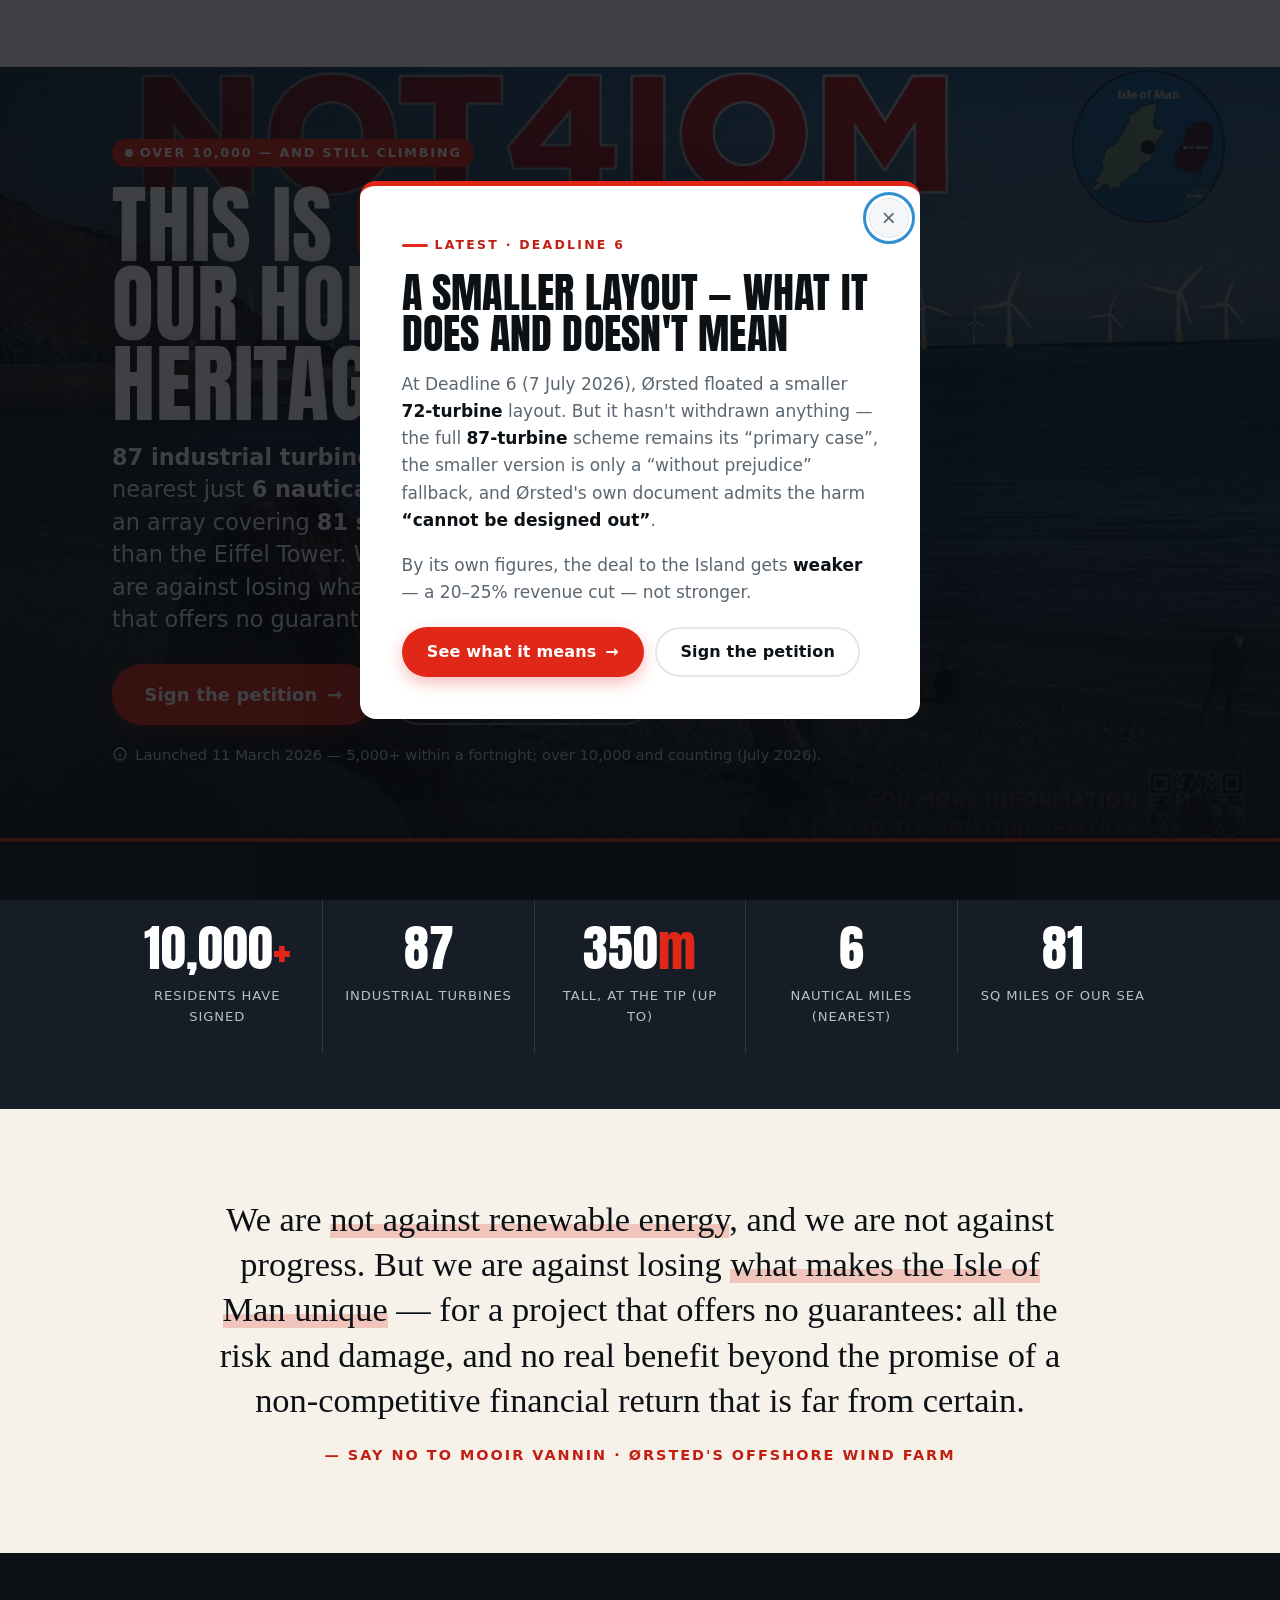
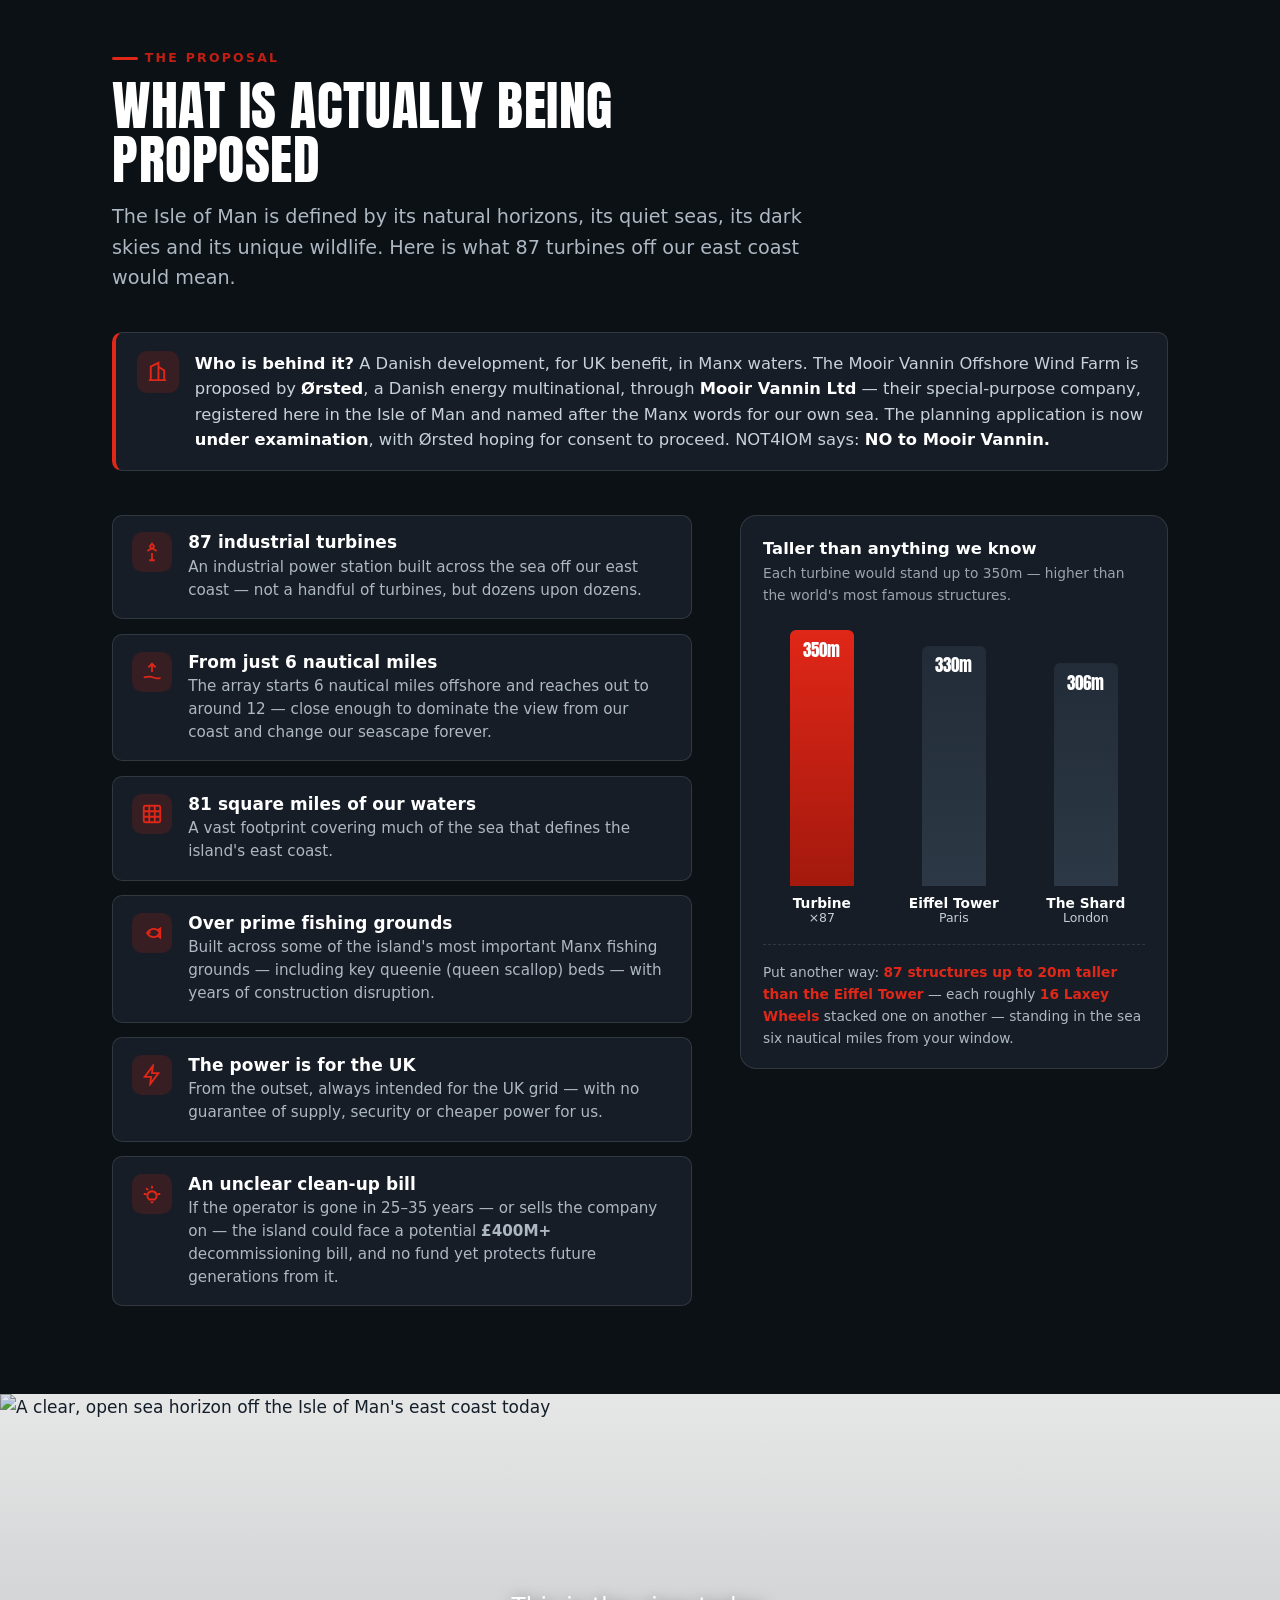
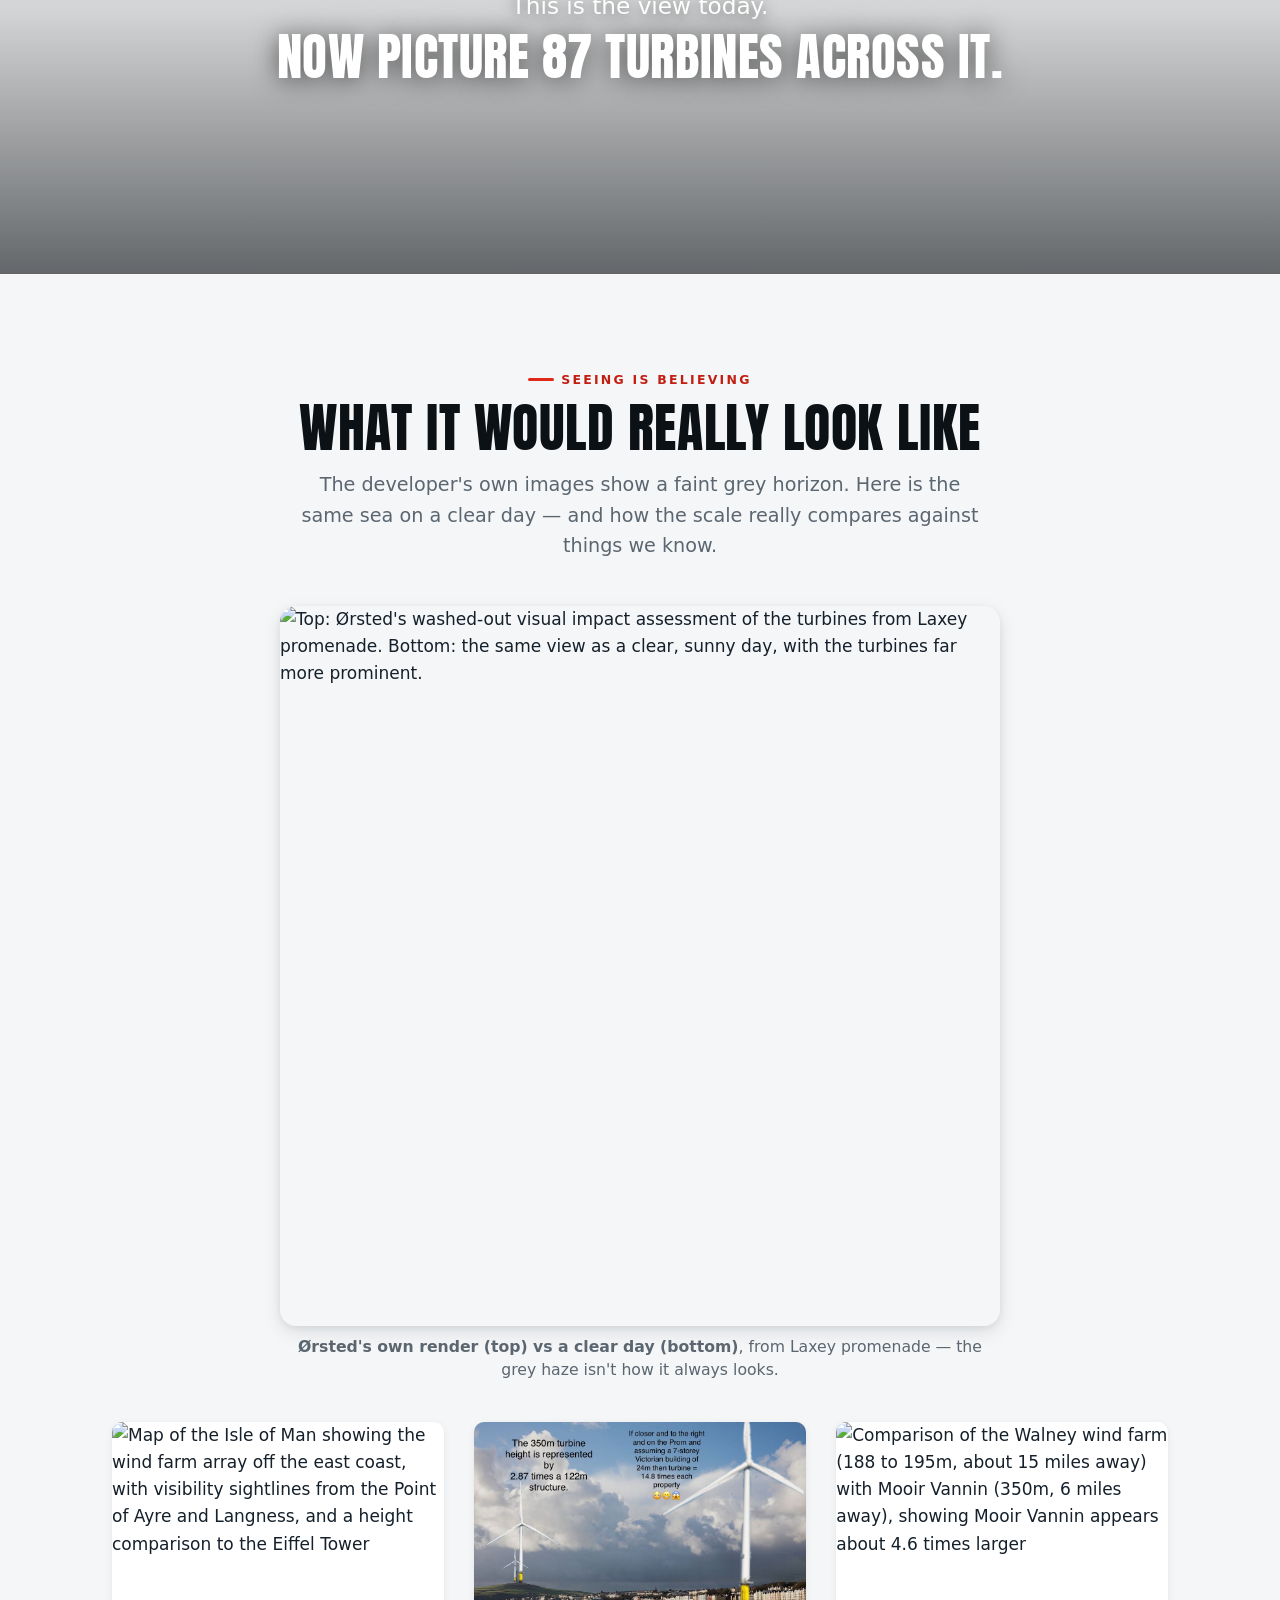
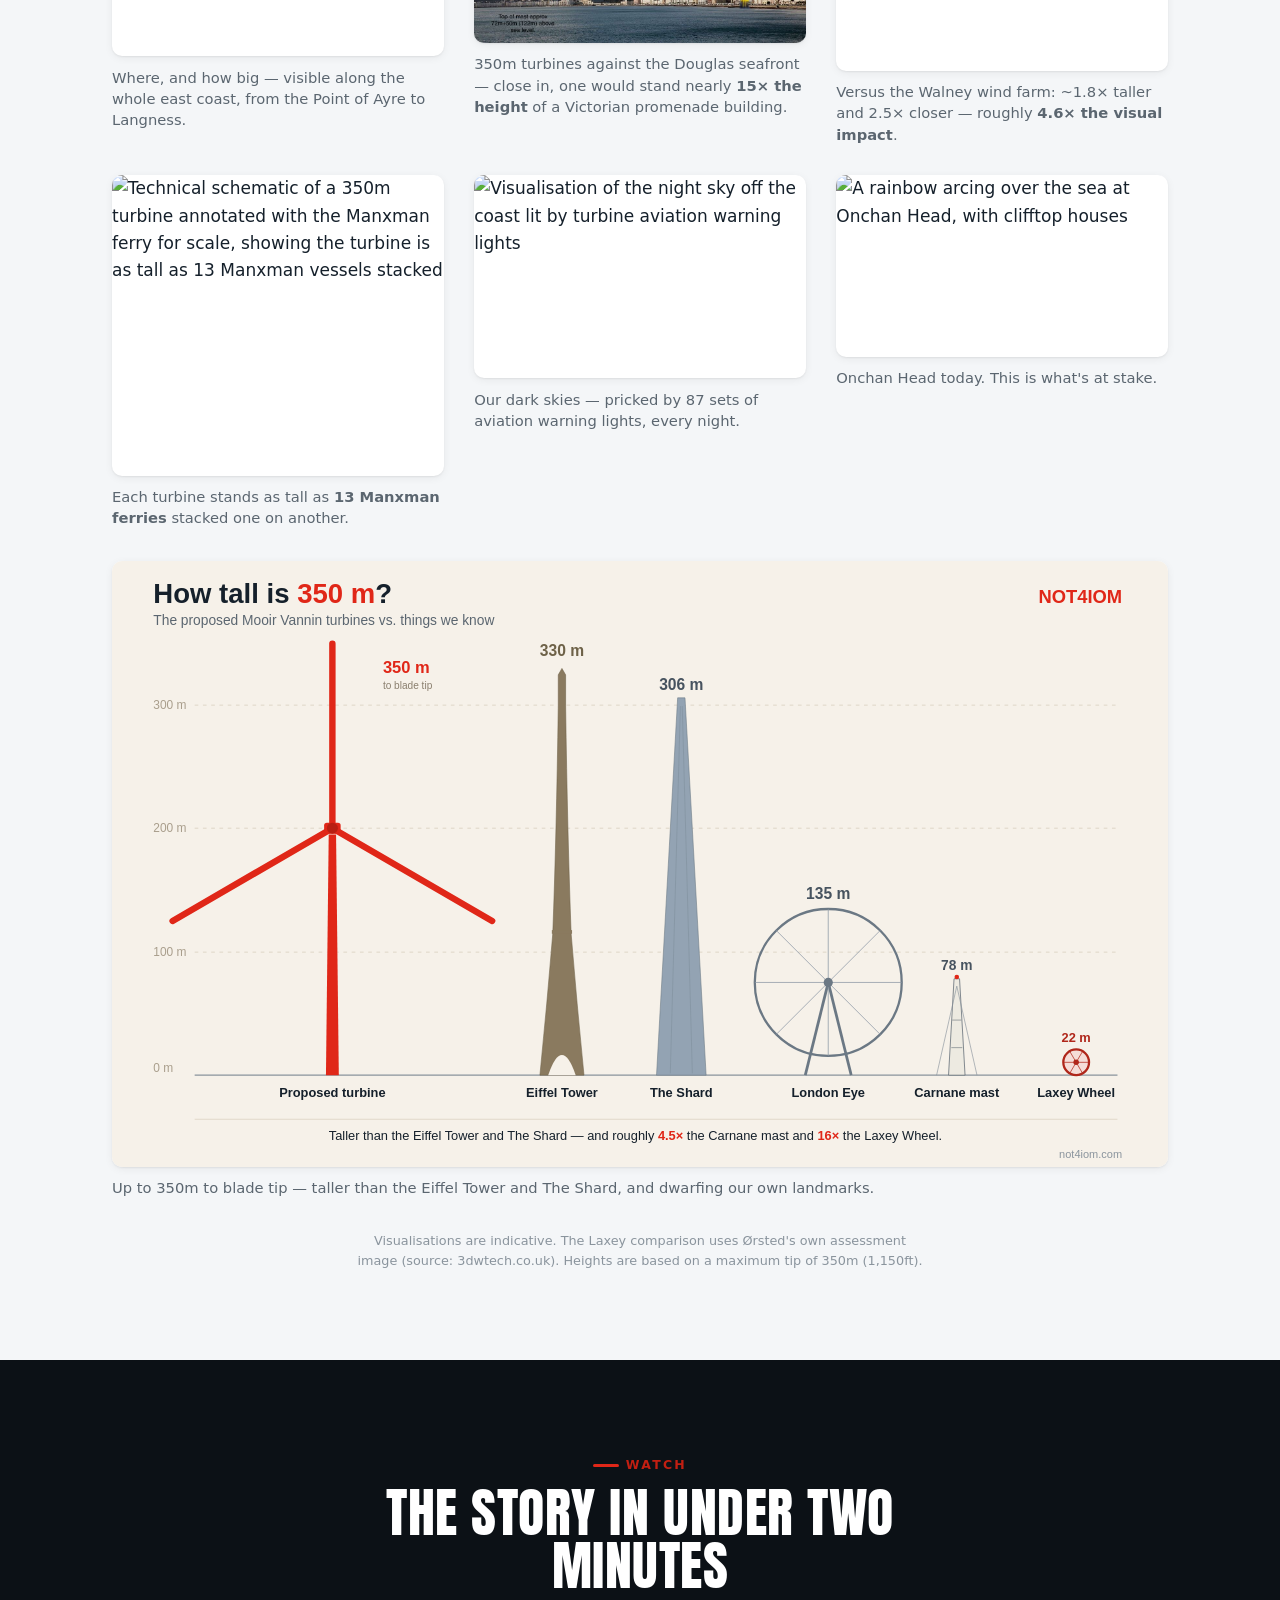
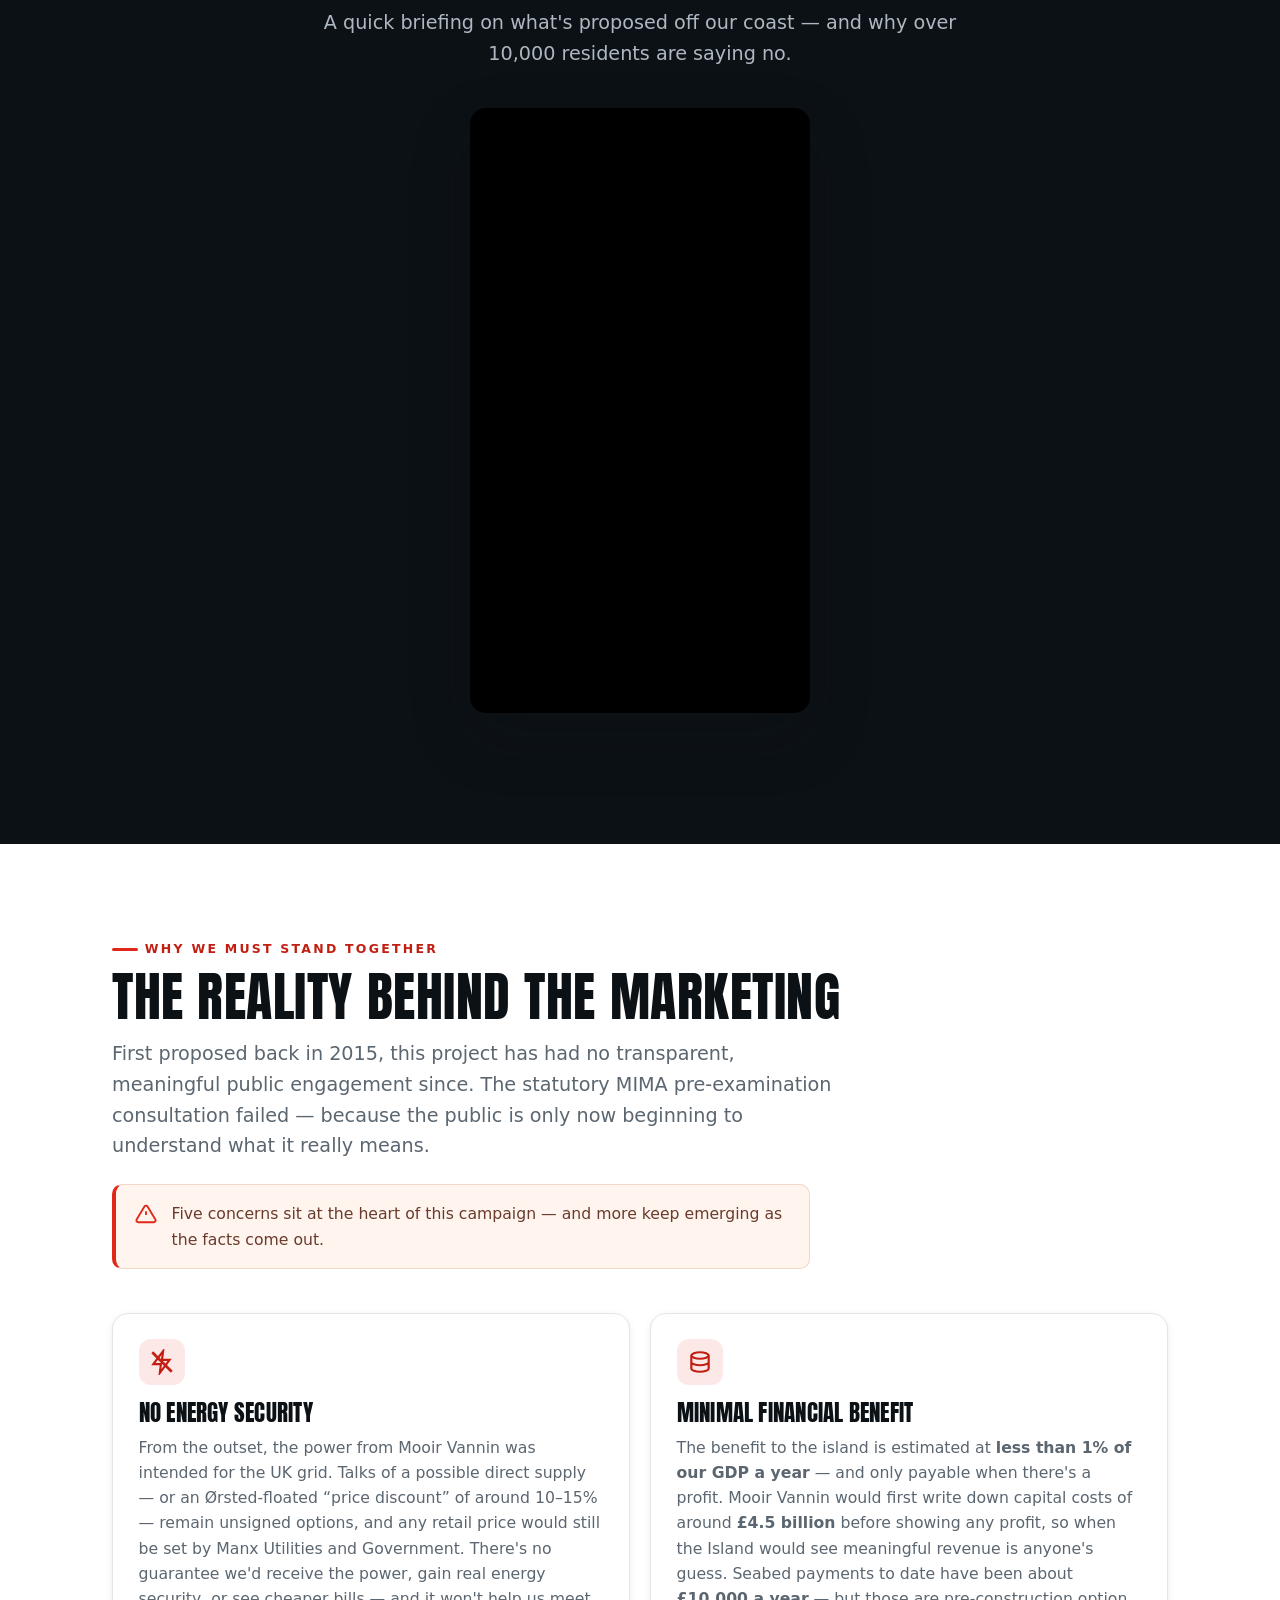
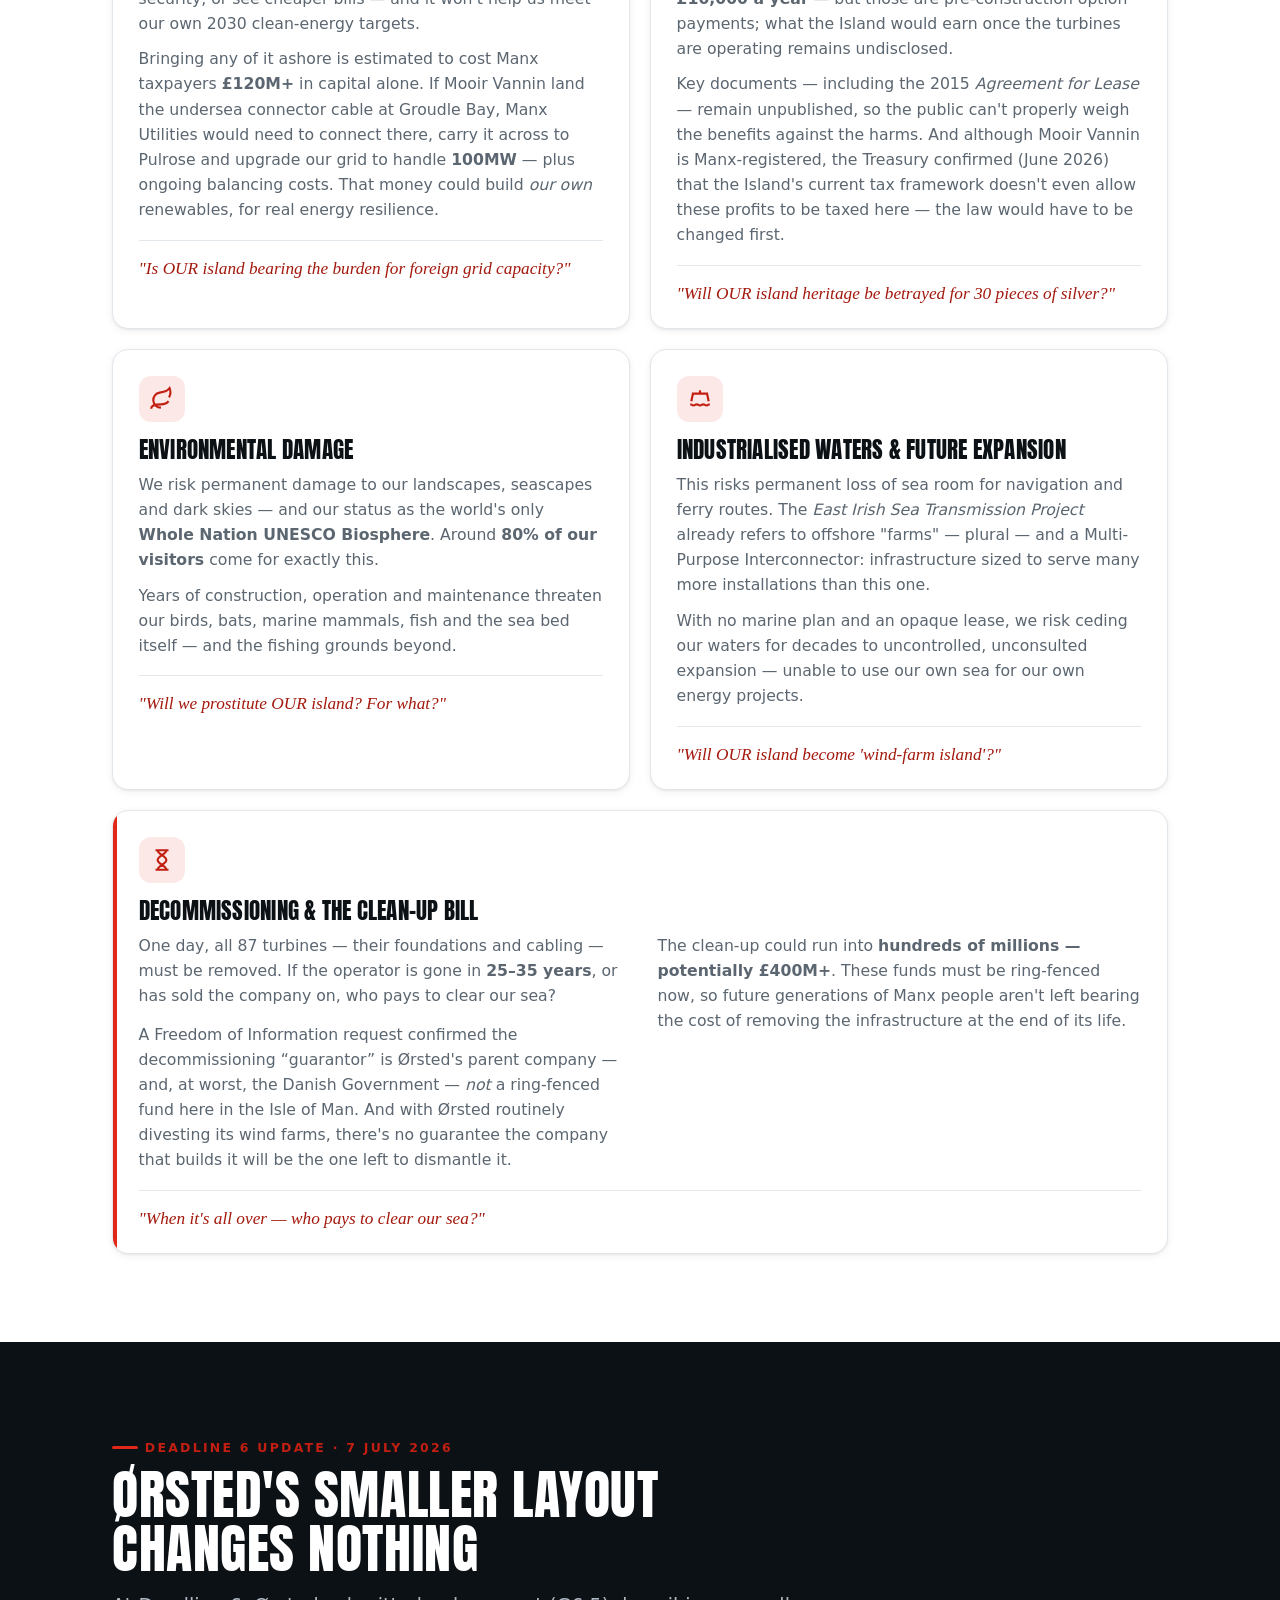
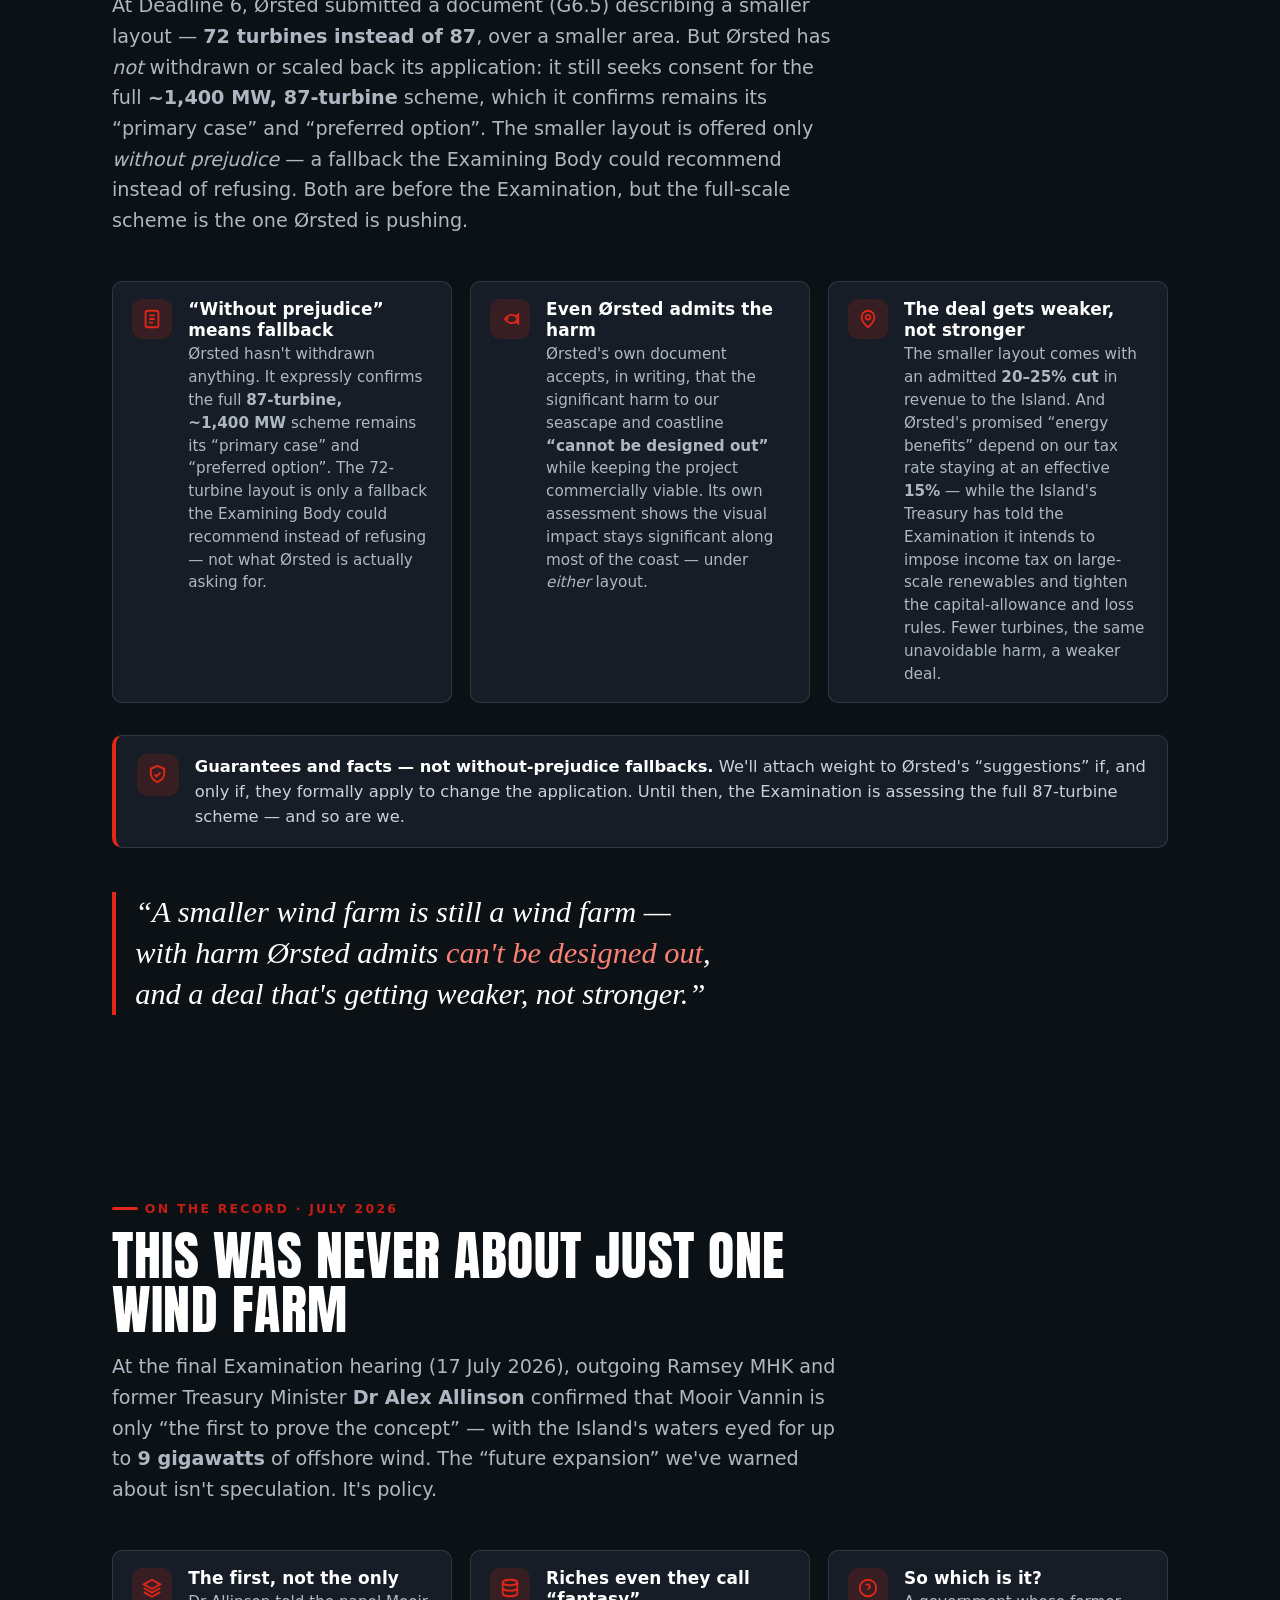
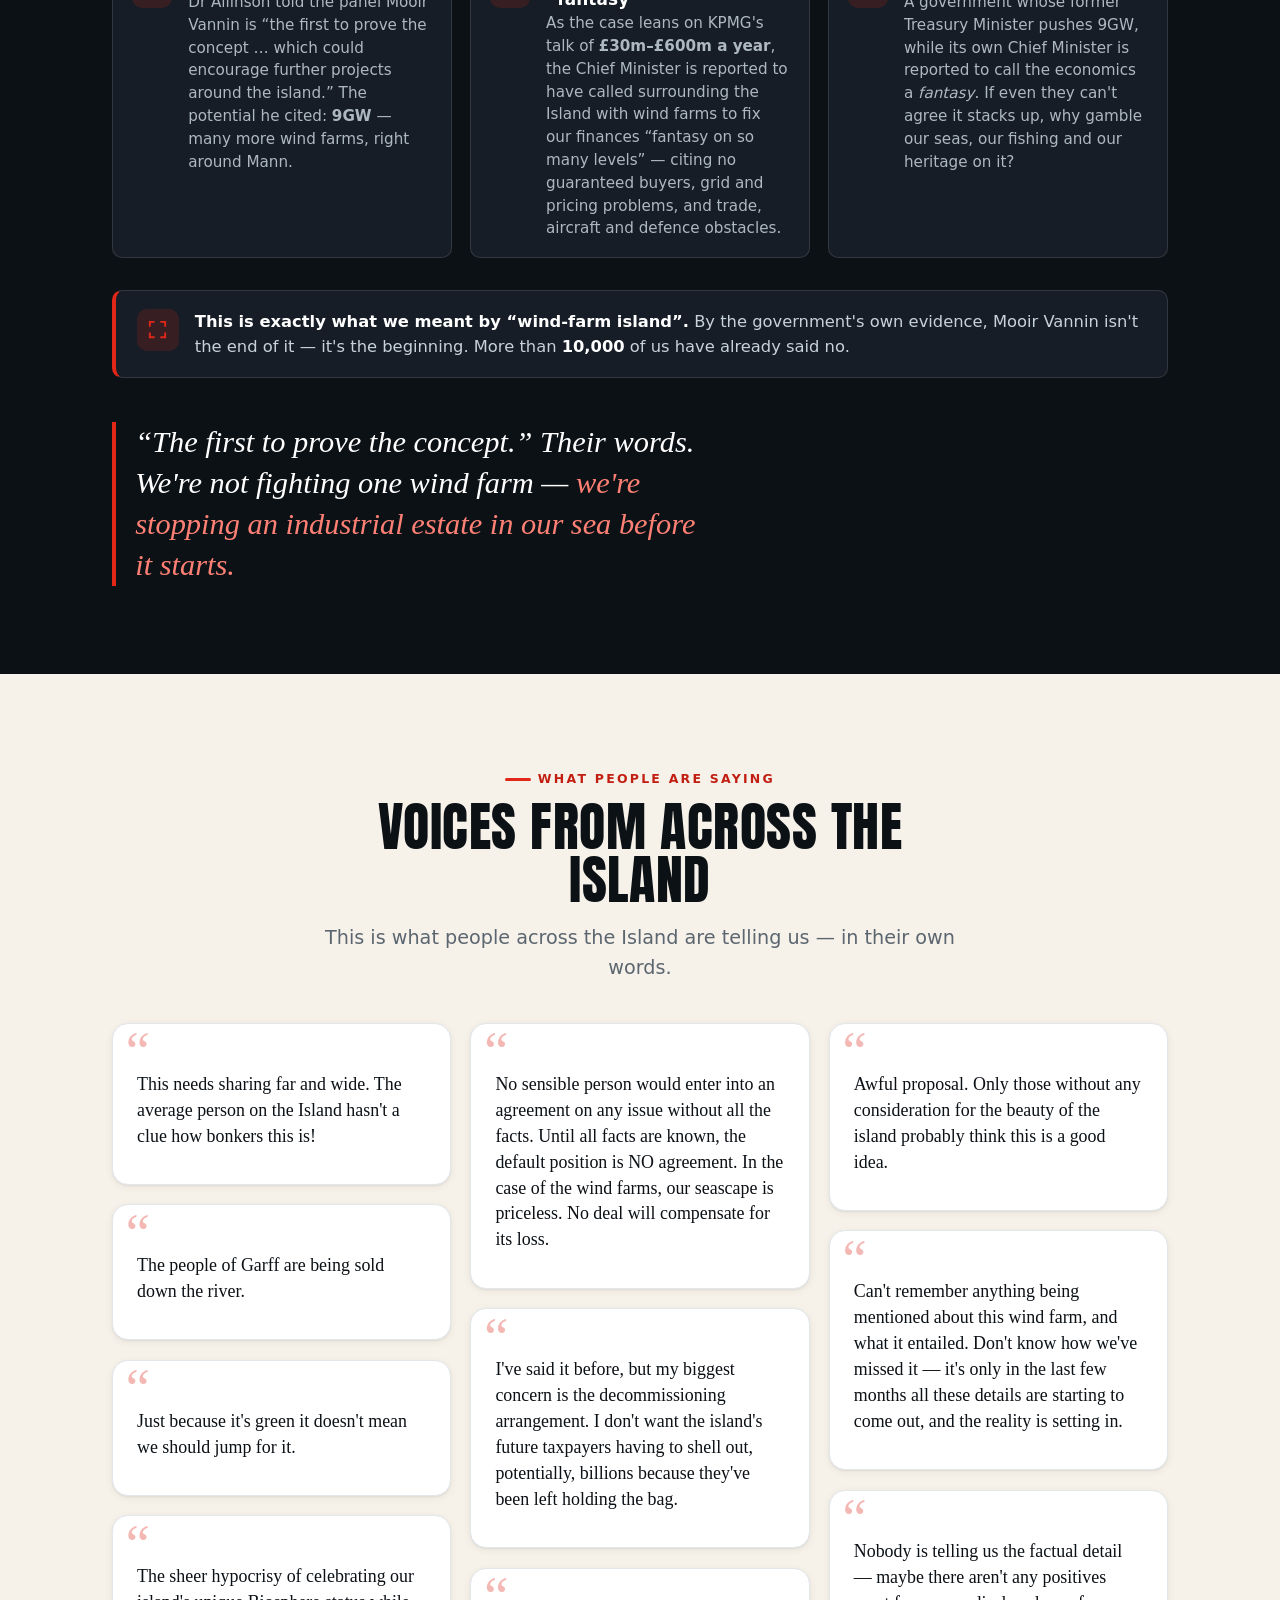
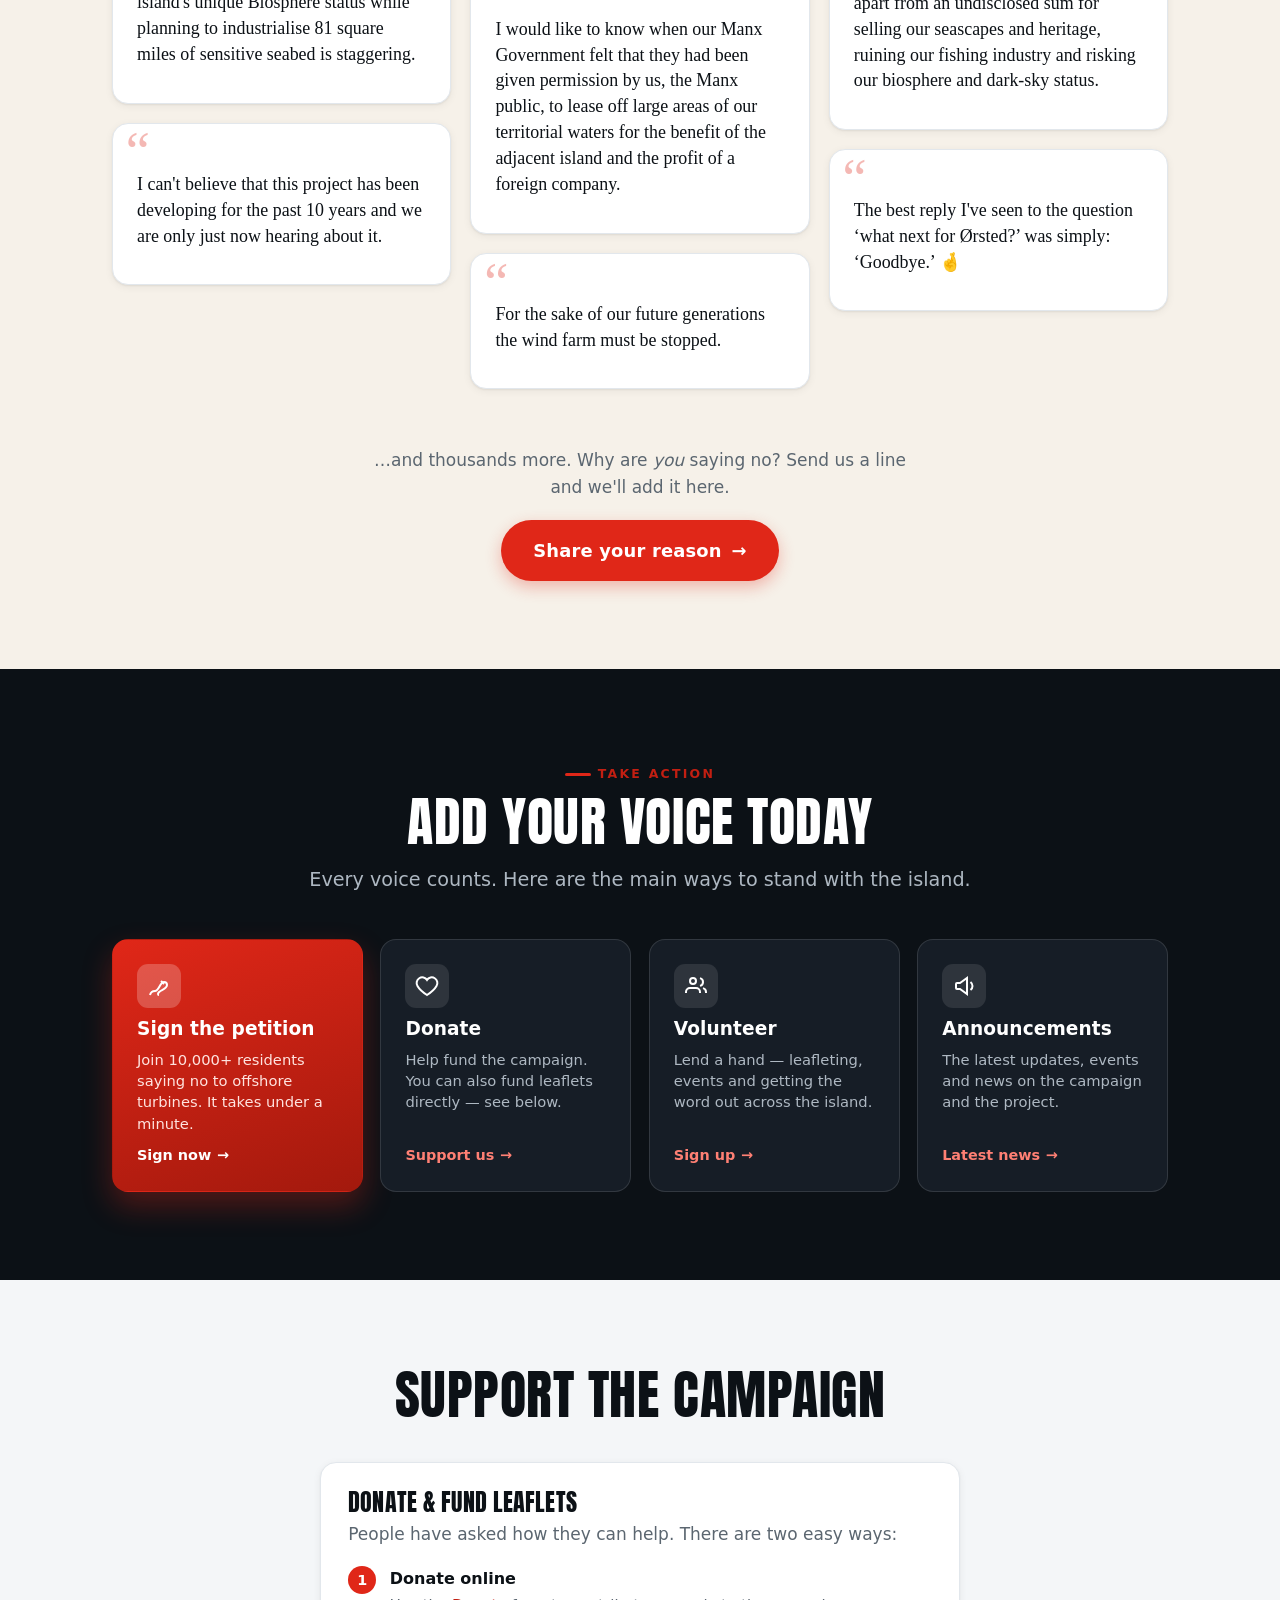
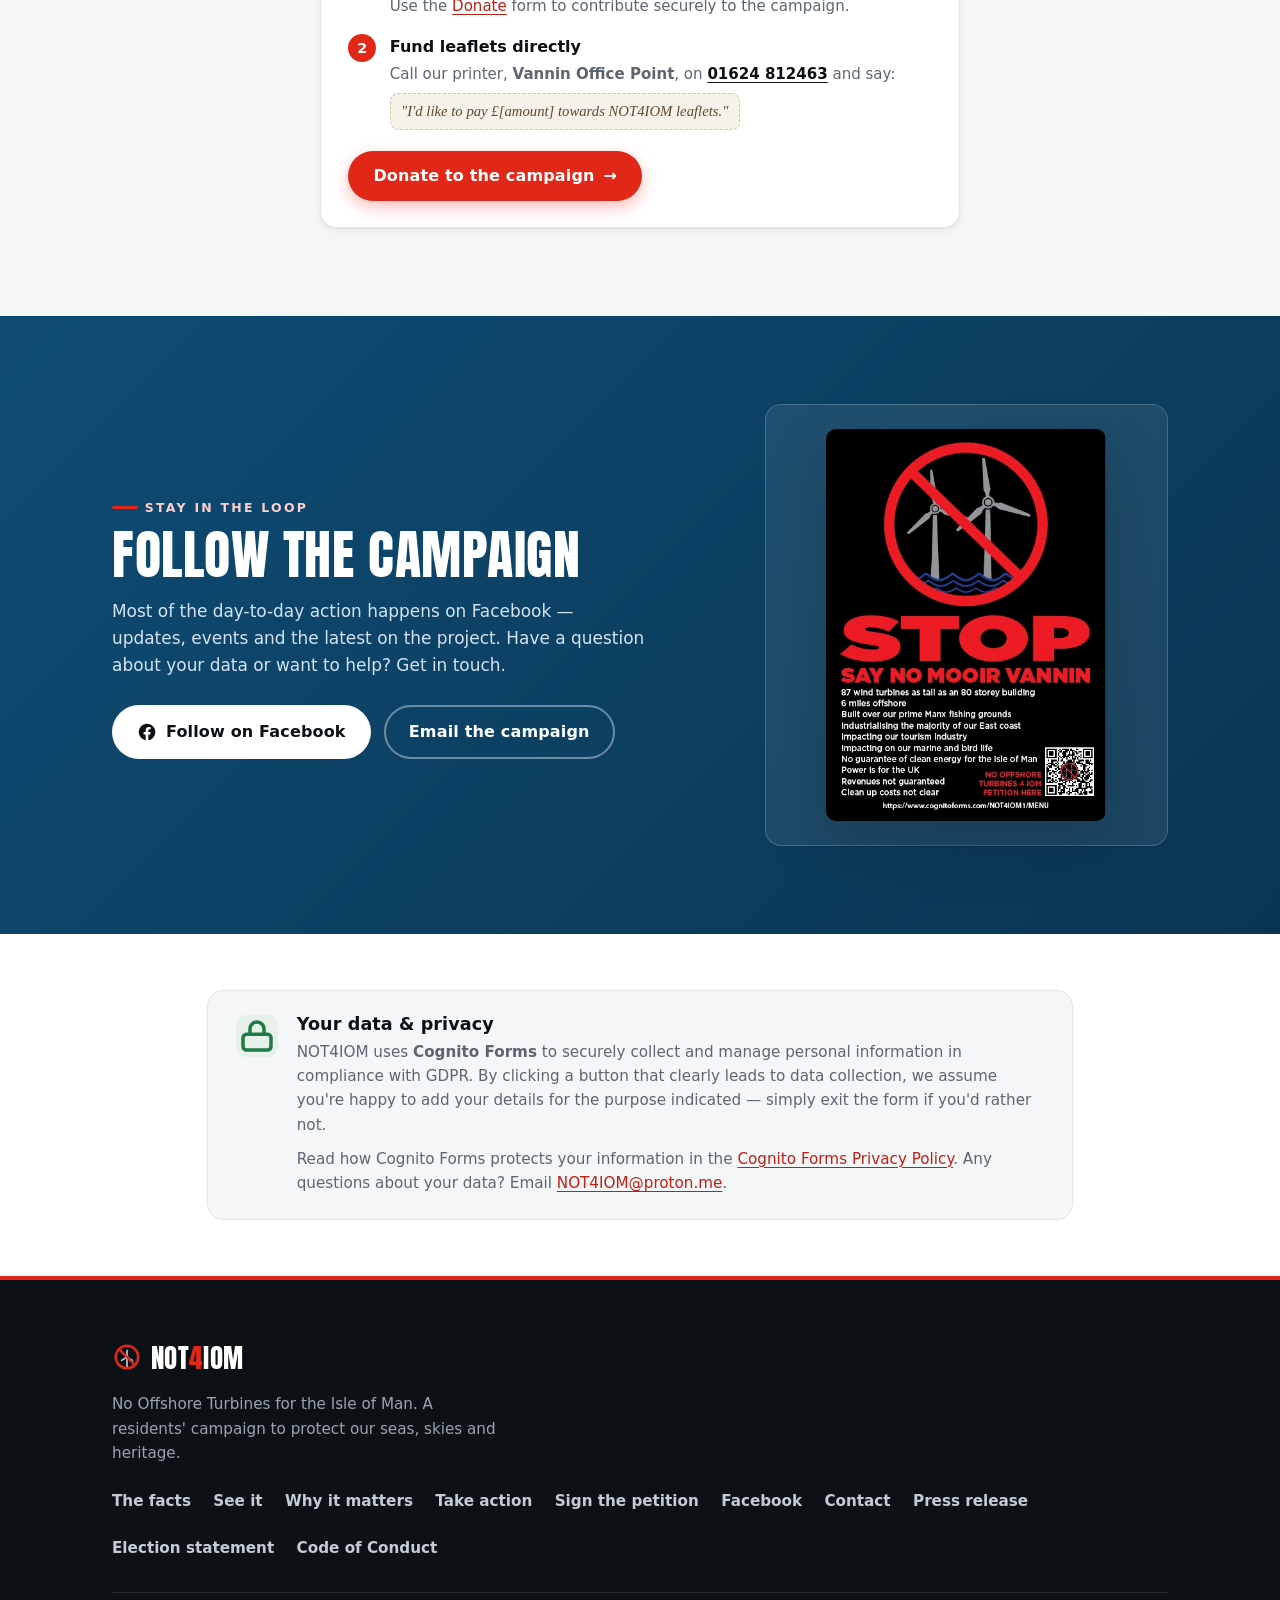
==== commit cbccca99: "Add Petition for Redress press release page Standalone press-release page (petition-for-redress.html" ====
--- a/index.html
+++ b/index.html
@@ -676,6 +676,7 @@
         <a href="https://www.cognitoforms.com/NOT4IOM1/NOT4IOM" target="_blank" rel="noopener">Sign the petition</a>
         <a href="https://www.facebook.com/p/No-Offshore-Turbines-4-Isle-of-Man-61588338835208/" target="_blank" rel="noopener">Facebook</a>
         <a href="mailto:NOT4IOM@proton.me">Contact</a>
+        <a href="petition-for-redress.html">Press release</a>
         <a href="election-statement.html">Election statement</a>
         <a href="code-of-conduct.html">Code of Conduct</a>
       </nav>
--- a/styles.css
+++ b/styles.css
@@ -1185,6 +1185,24 @@
 .doc-sign {
   margin-top: 1.6rem; font-weight: 700; color: var(--ink);
 }
+.doc-date { color: var(--muted); font-size: .95rem; margin-top: .3rem; }
+.doc-lead {
+  font-size: 1.22rem; font-weight: 600; line-height: 1.5; color: var(--ink);
+  margin-bottom: 1.4rem;
+}
+.doc-bullets {
+  list-style: none; padding: 0; margin: 0 0 1.1rem;
+  display: grid; gap: .7rem;
+}
+.doc-bullets li {
+  position: relative; padding-left: 1.5rem;
+  color: var(--text); font-size: 1.08rem; line-height: 1.6;
+}
+.doc-bullets li::before {
+  content: ""; position: absolute; left: .1rem; top: .62em;
+  width: .5rem; height: .5rem; background: var(--red); border-radius: 50%;
+}
+.doc-cta { margin-top: clamp(1.6rem, 4vw, 2.2rem); }
 
 /* ============================================================
    Responsive
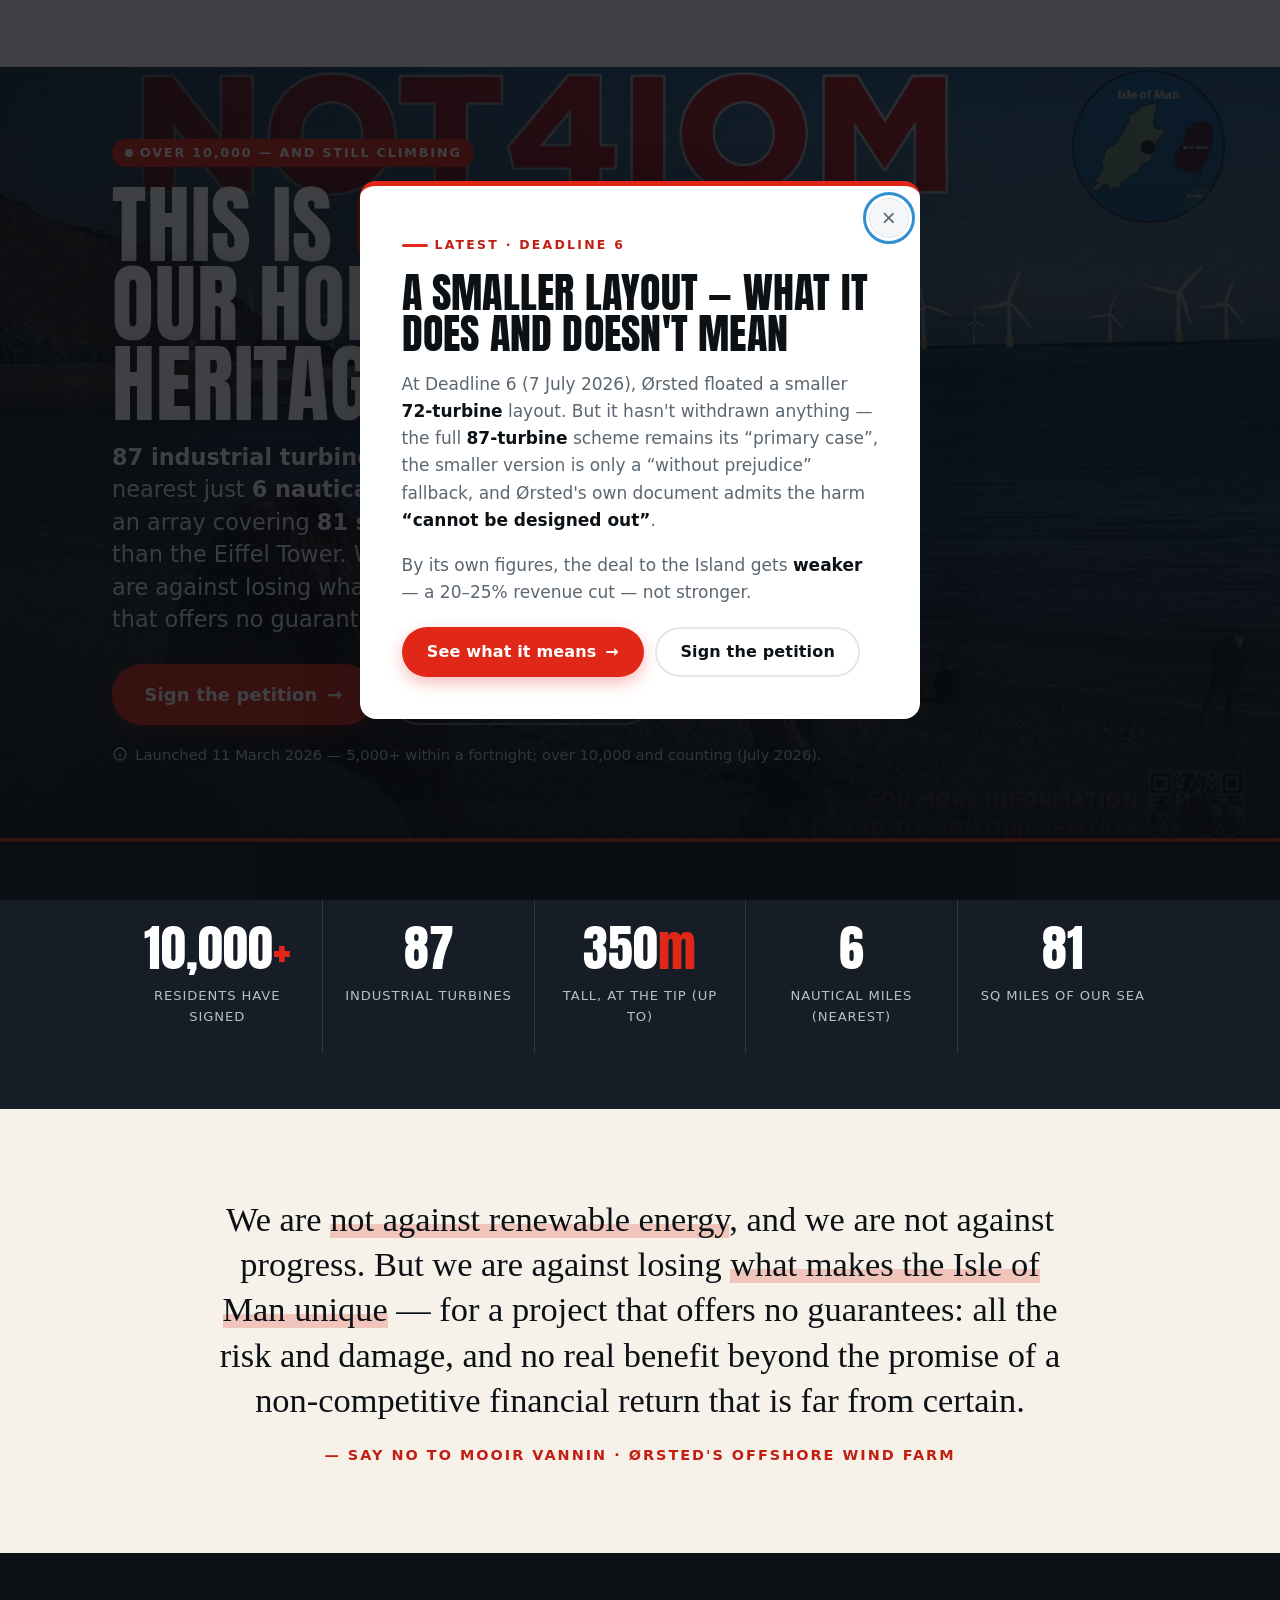
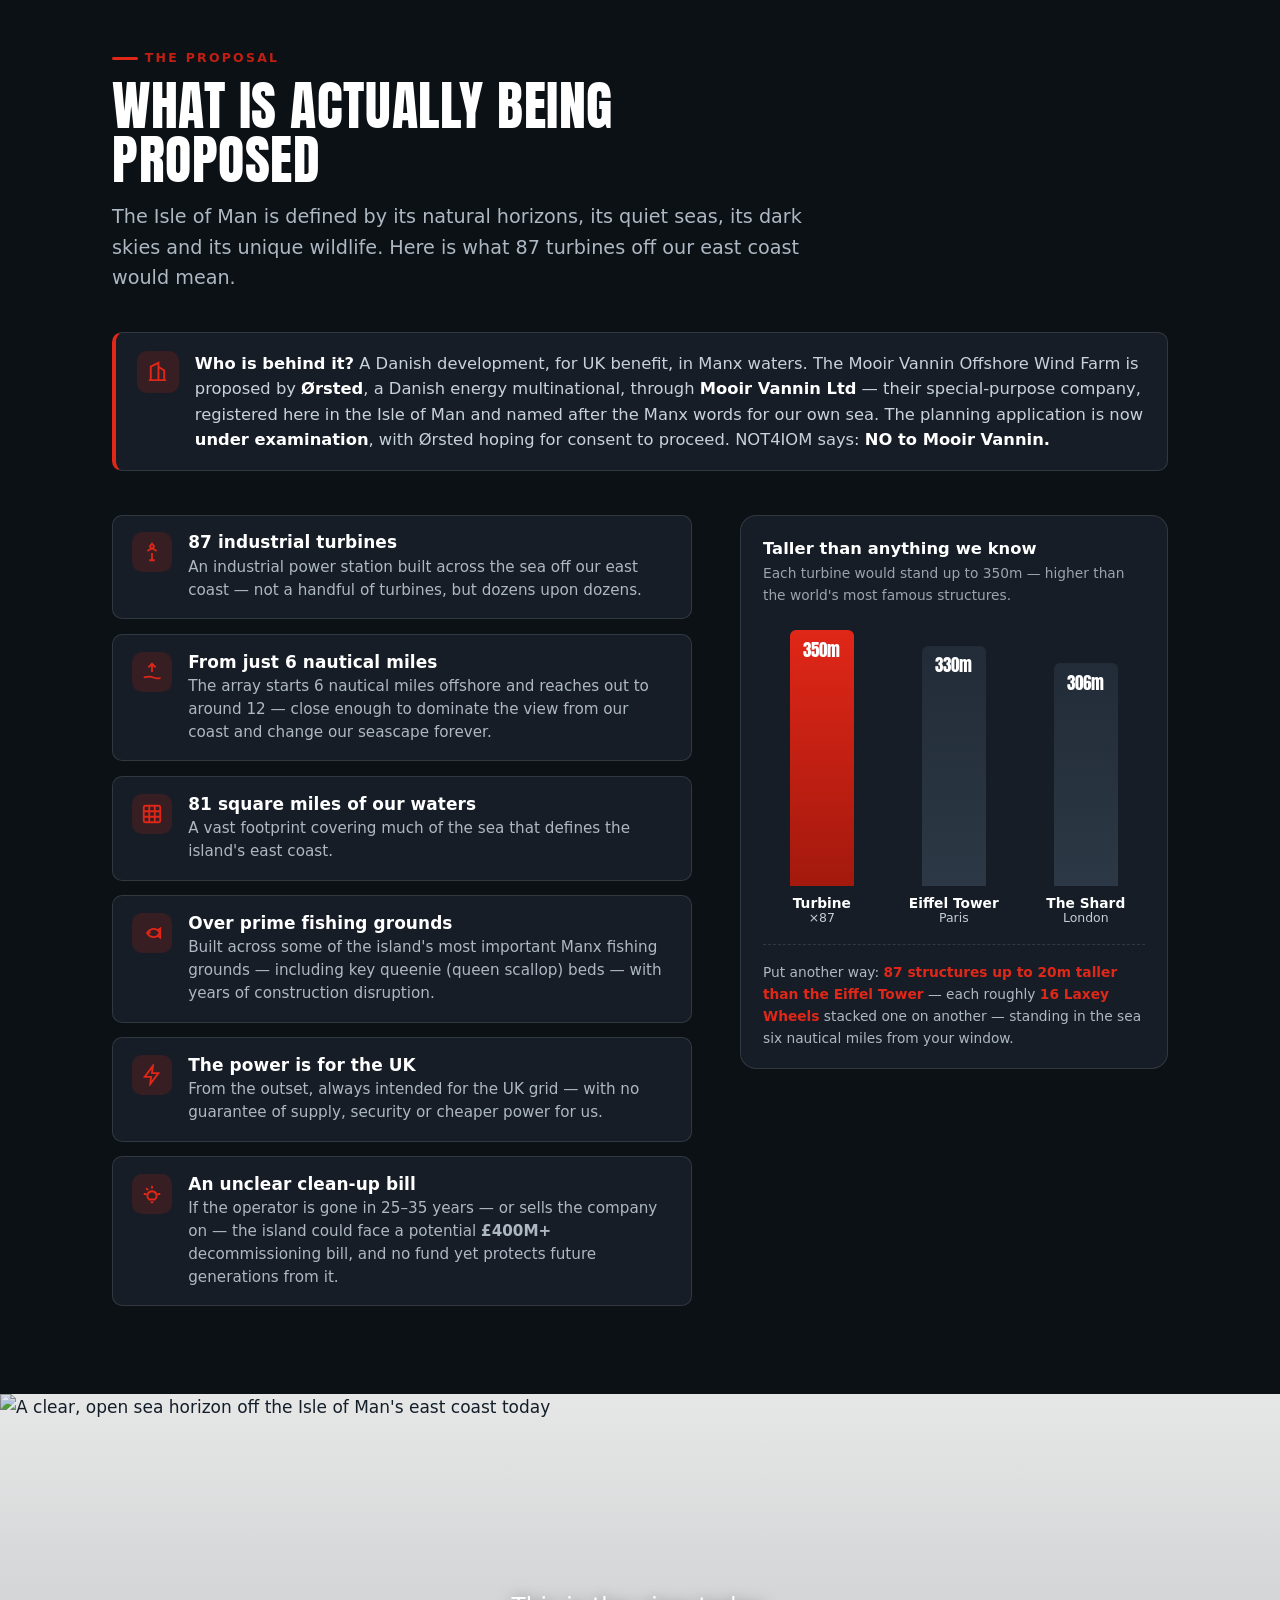
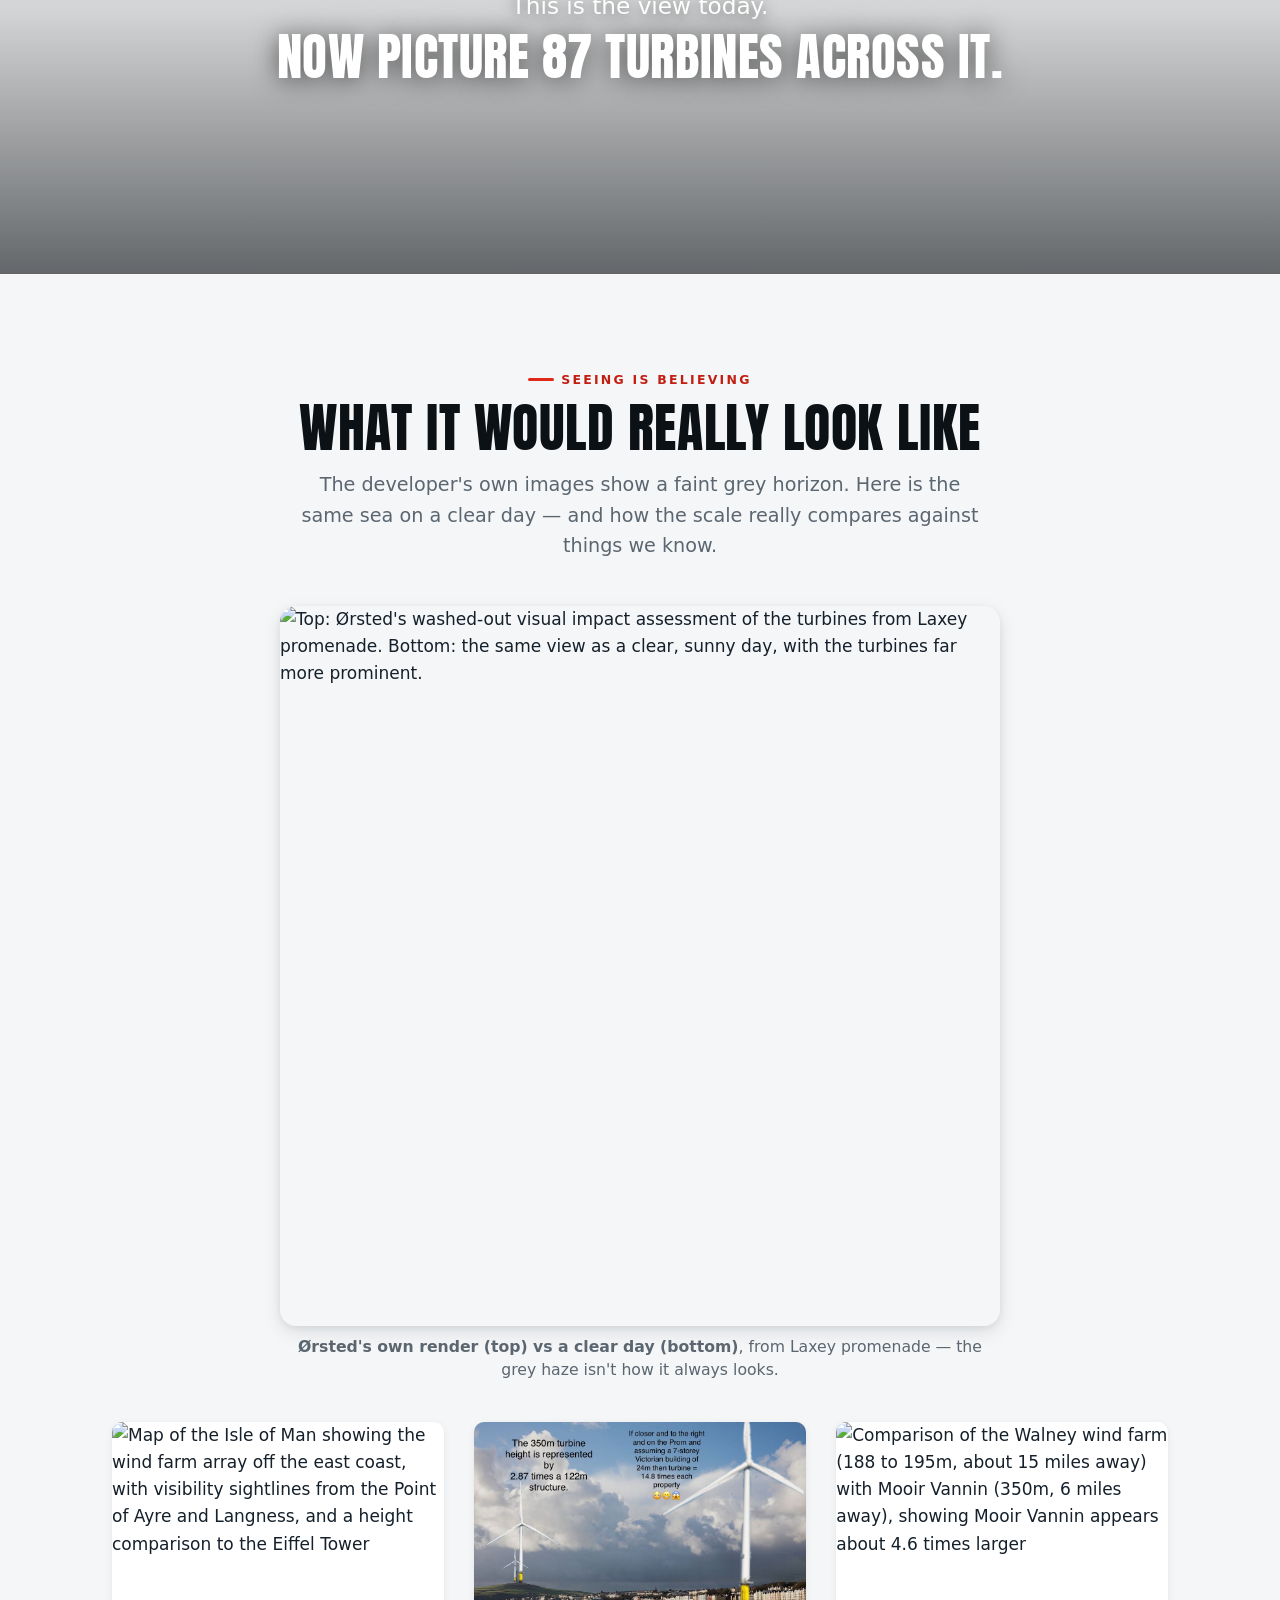
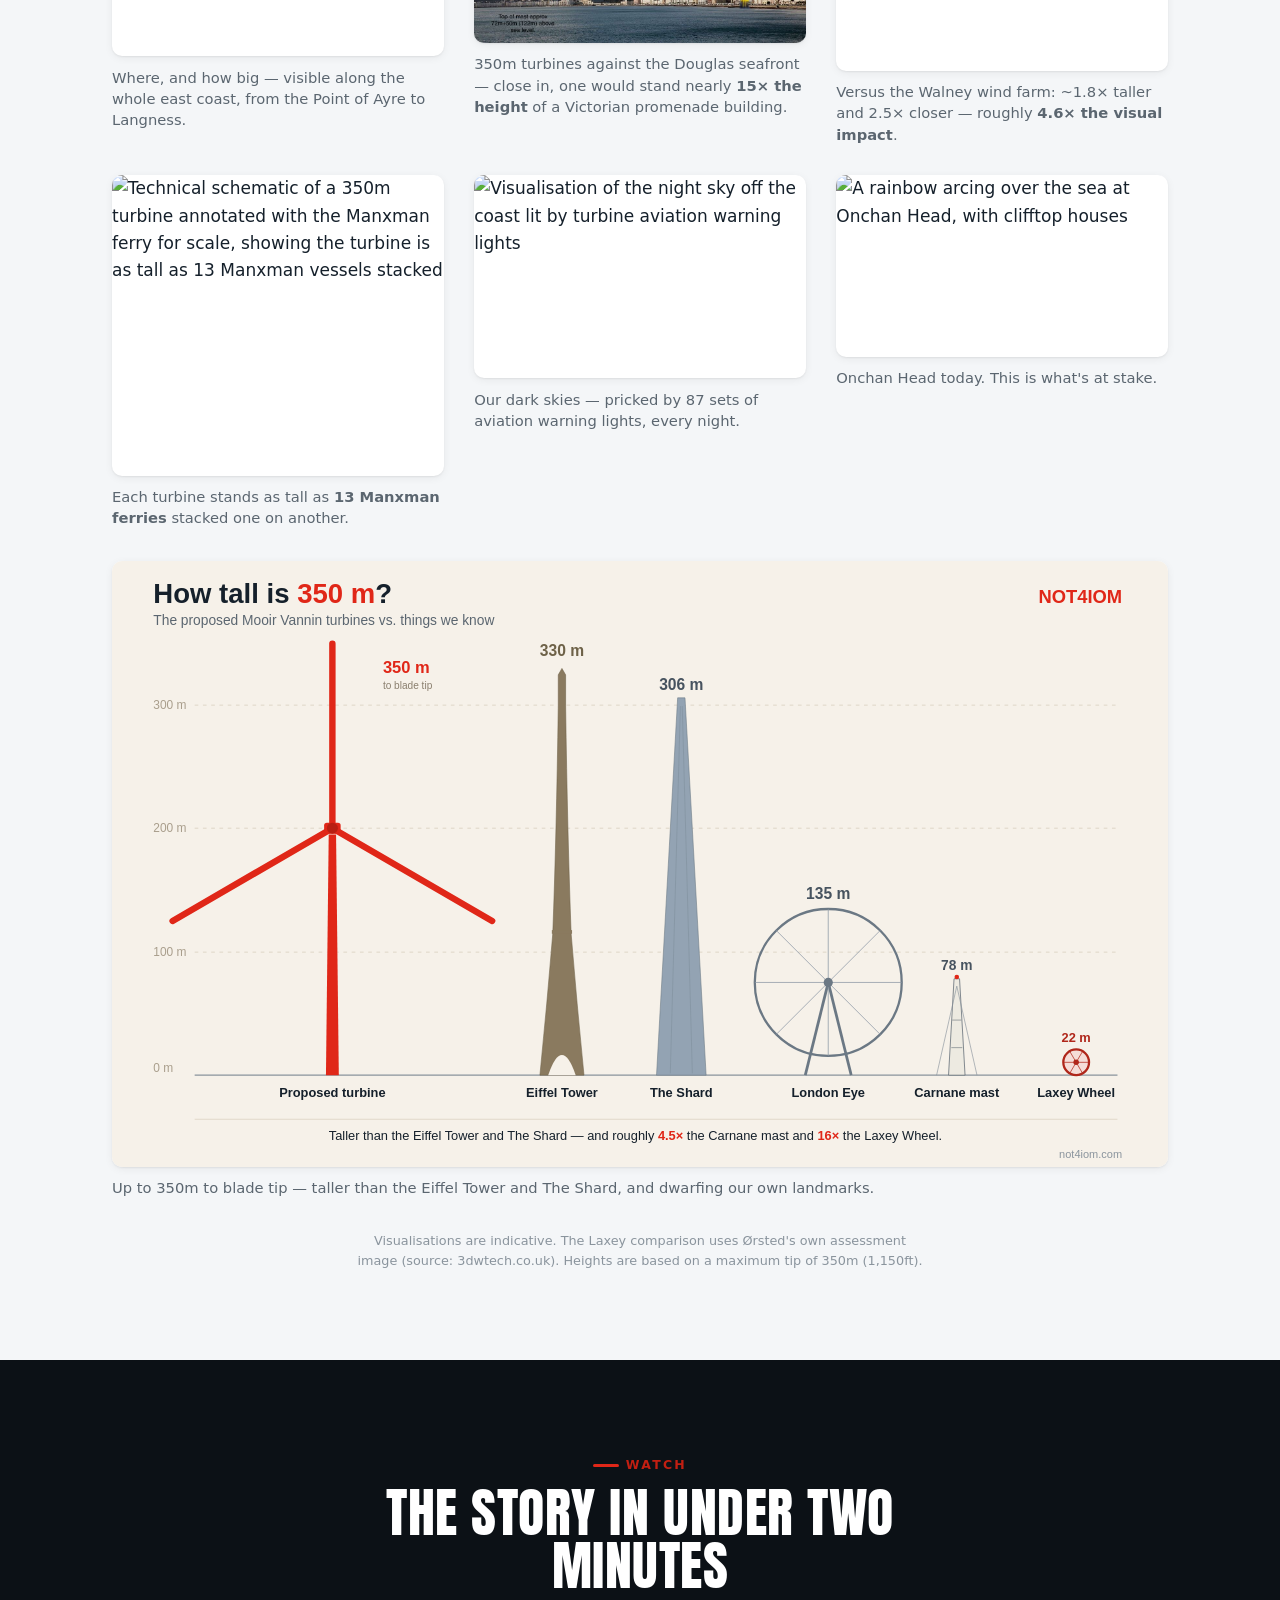
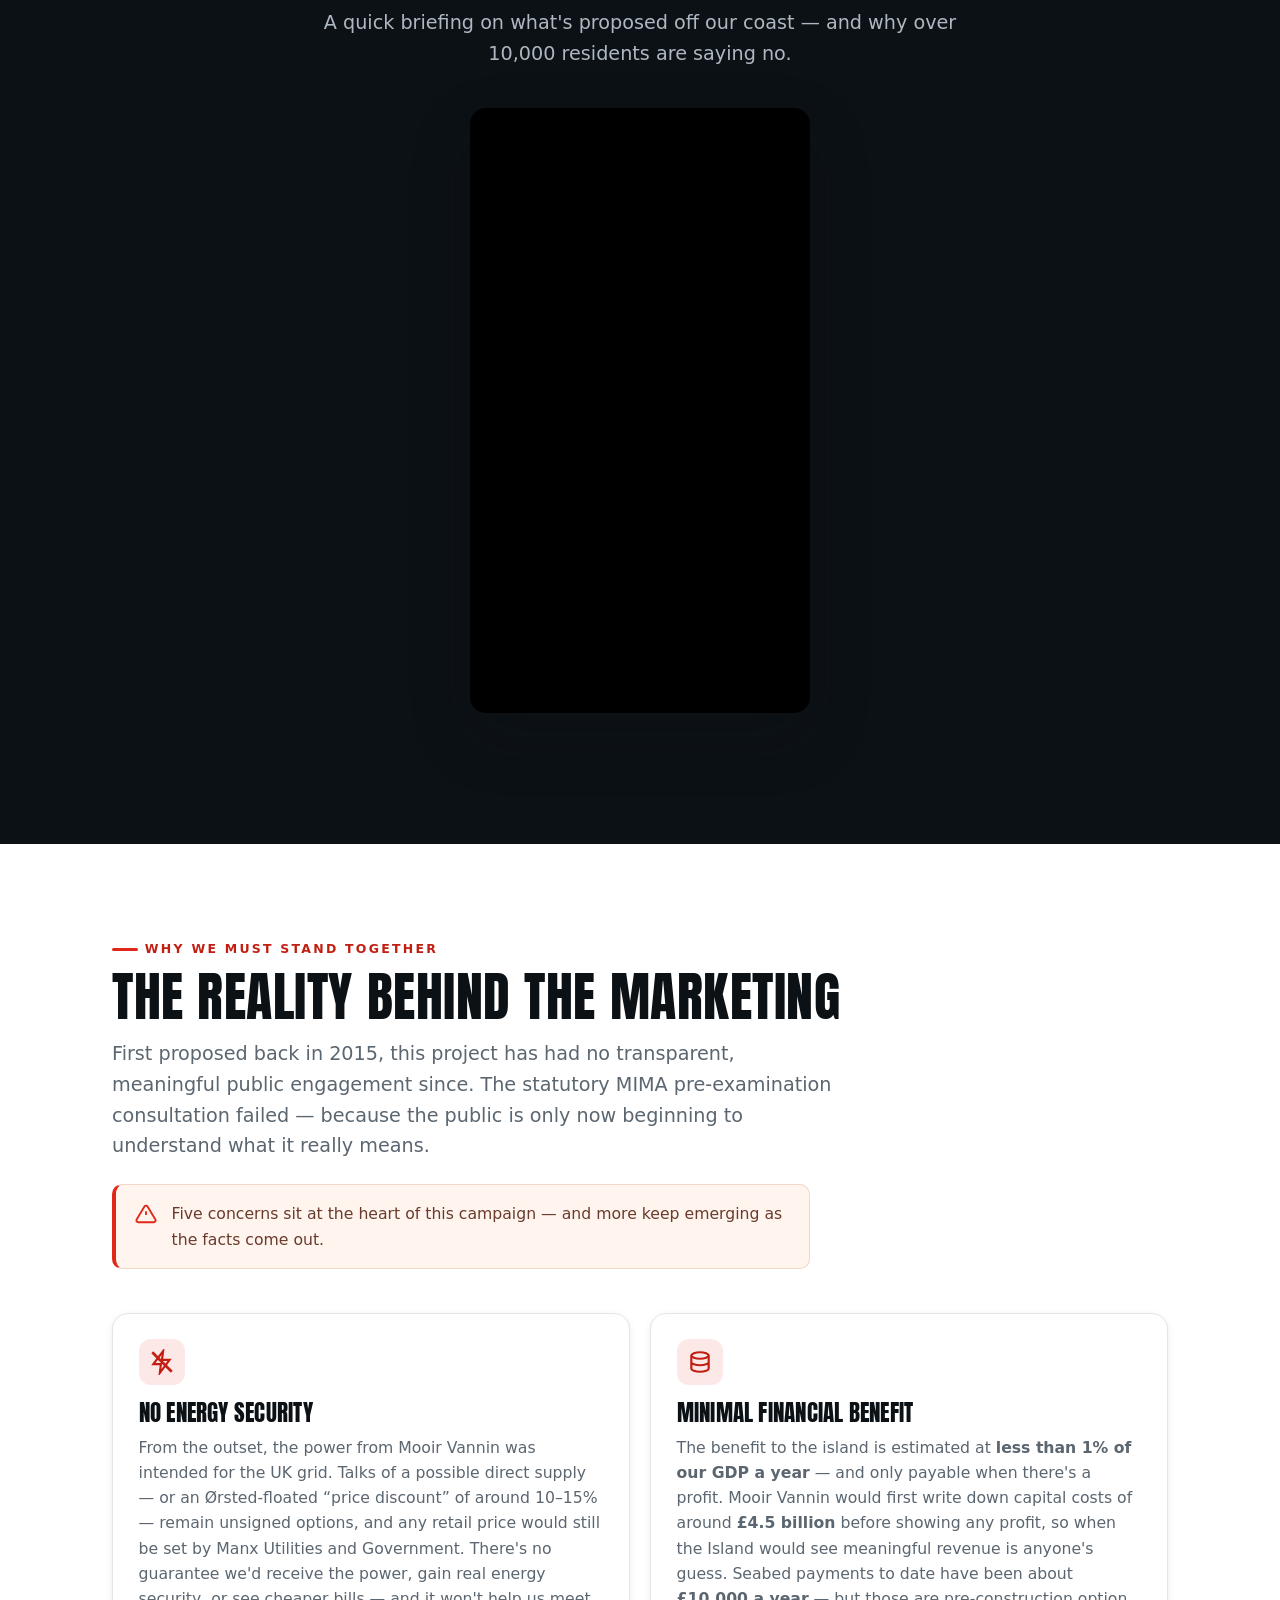
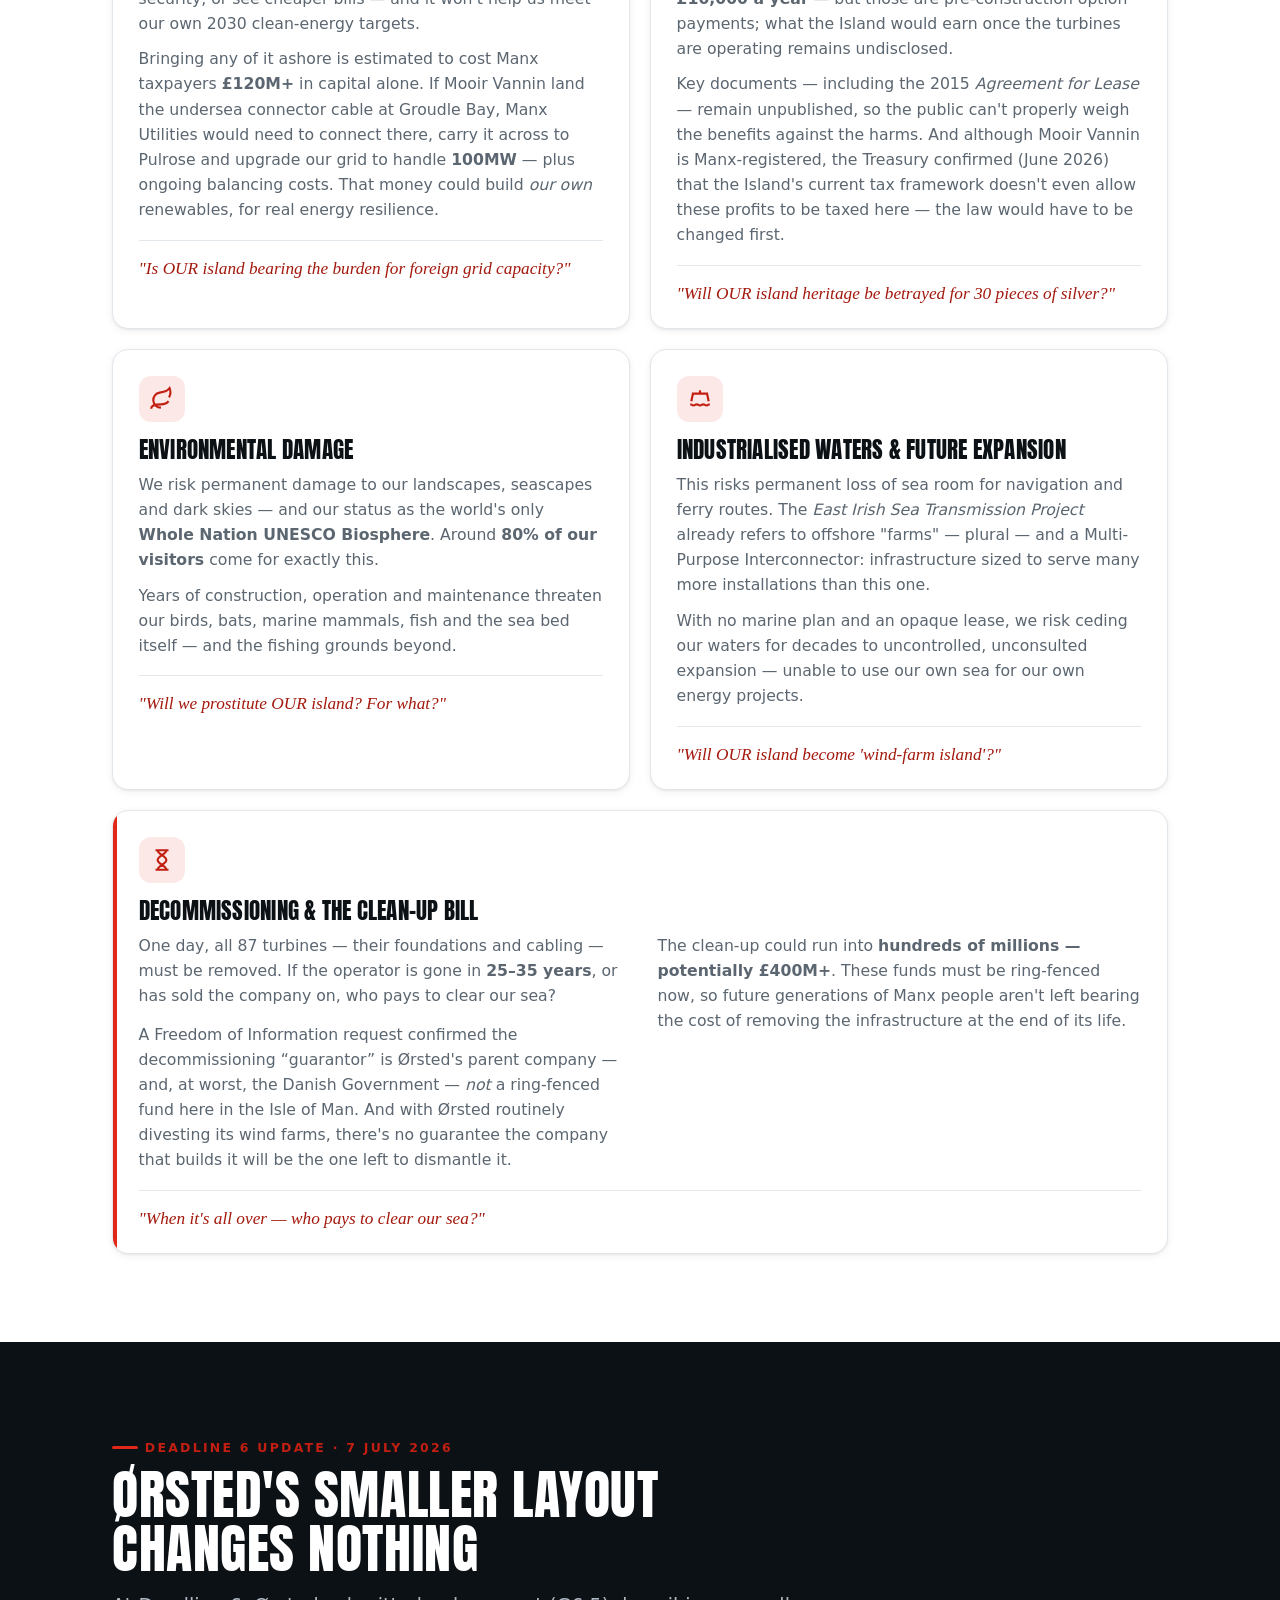
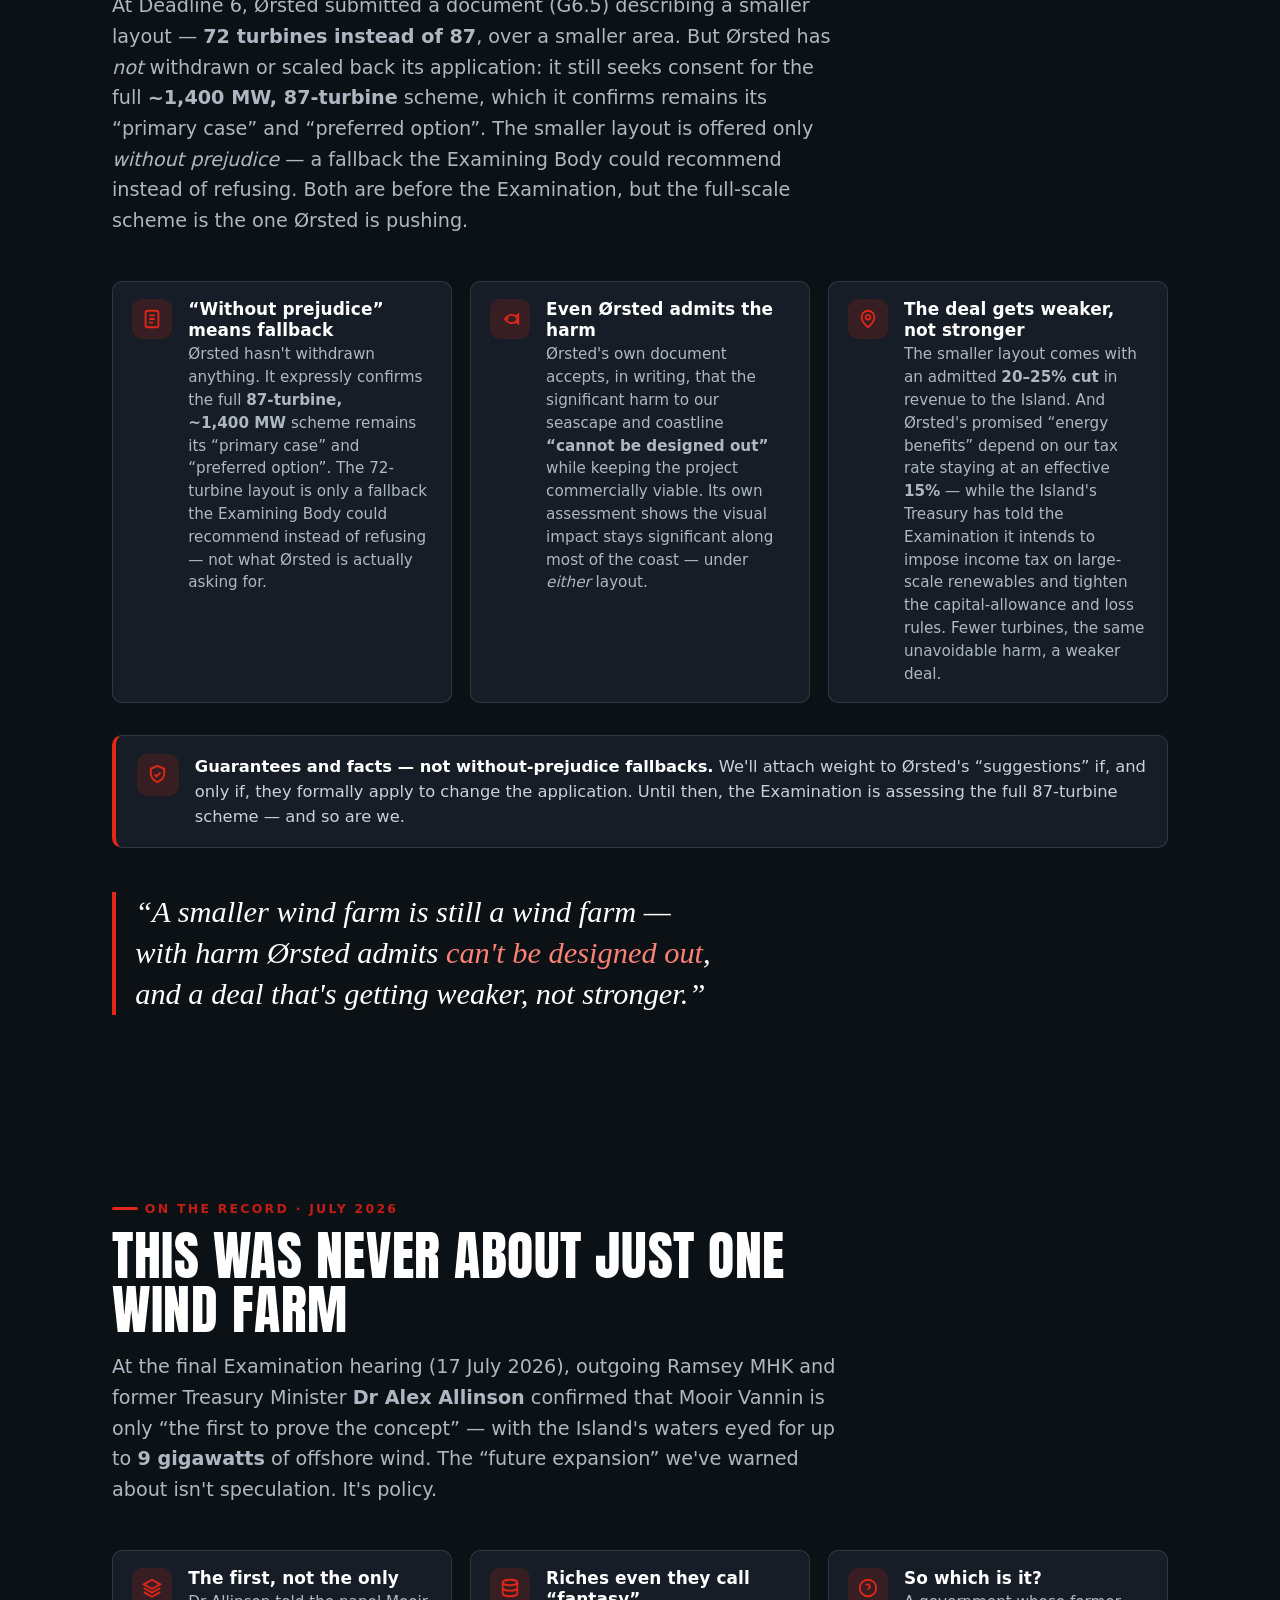
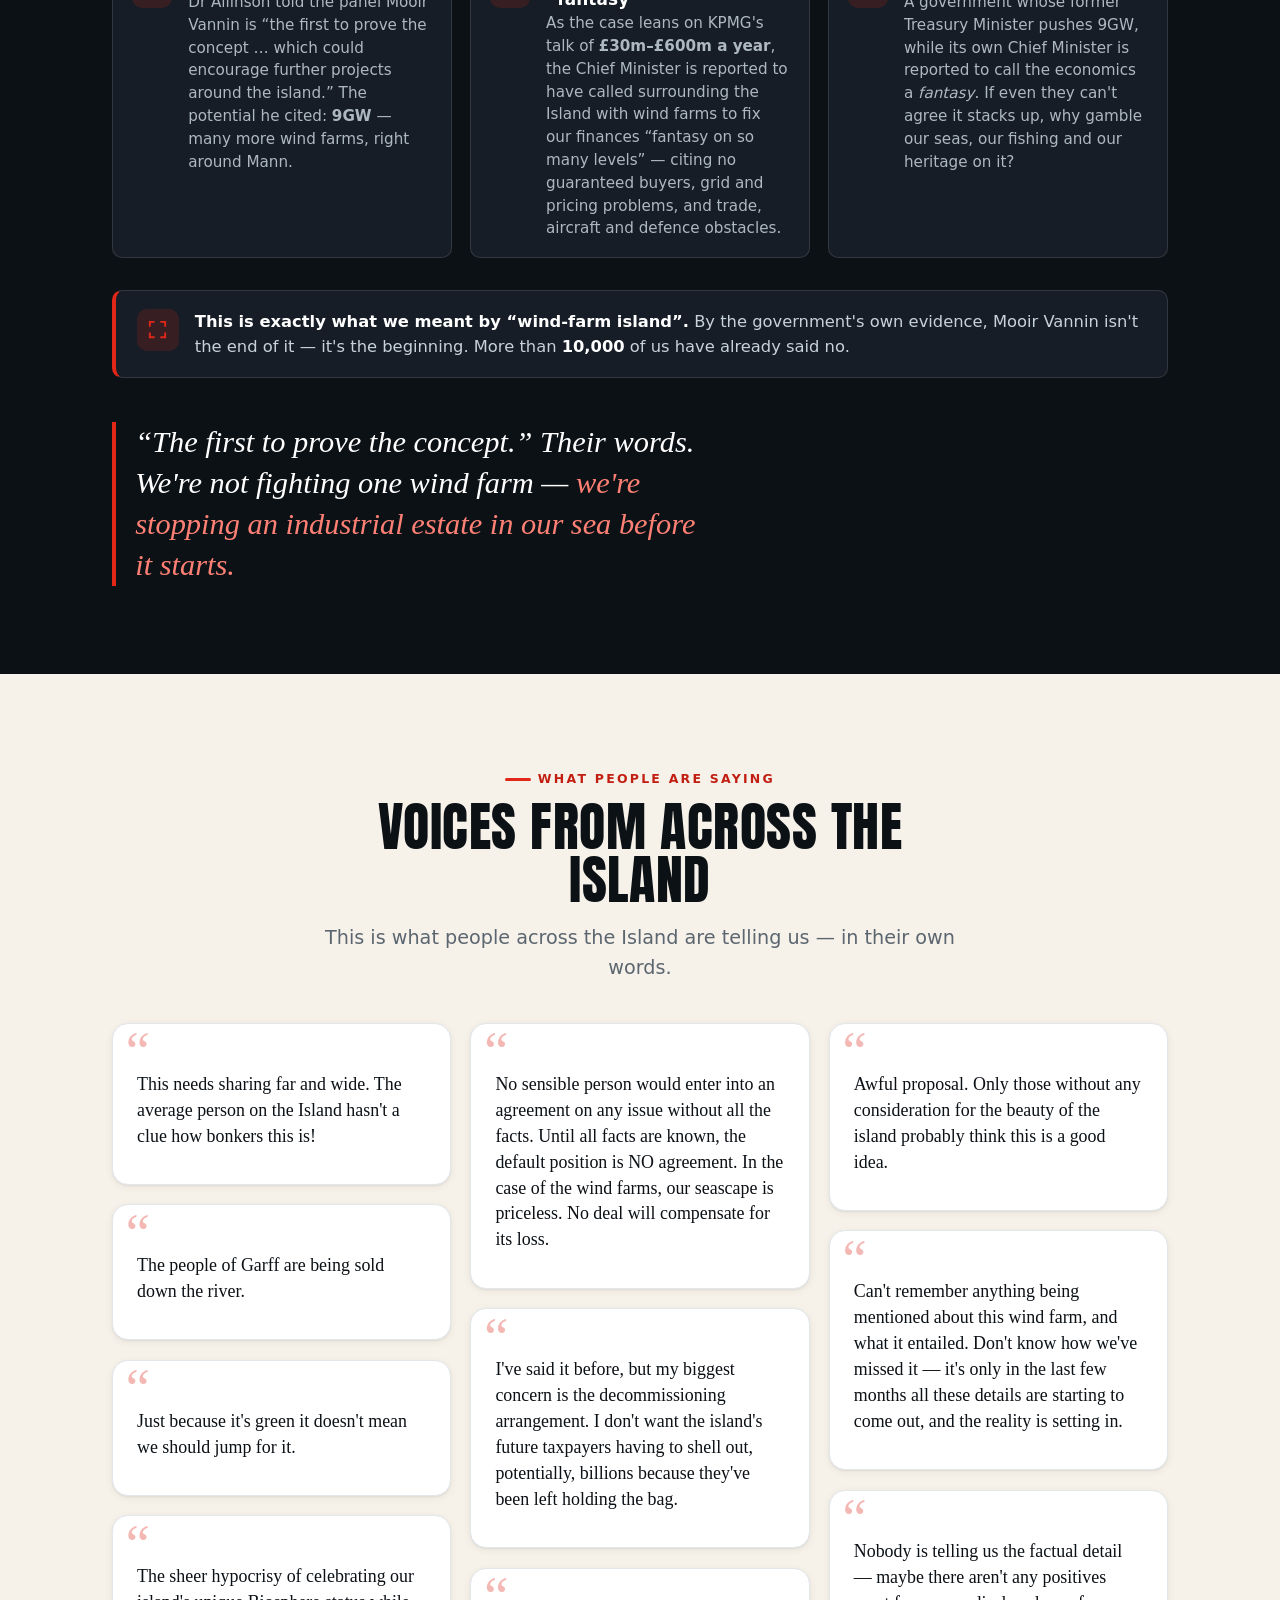
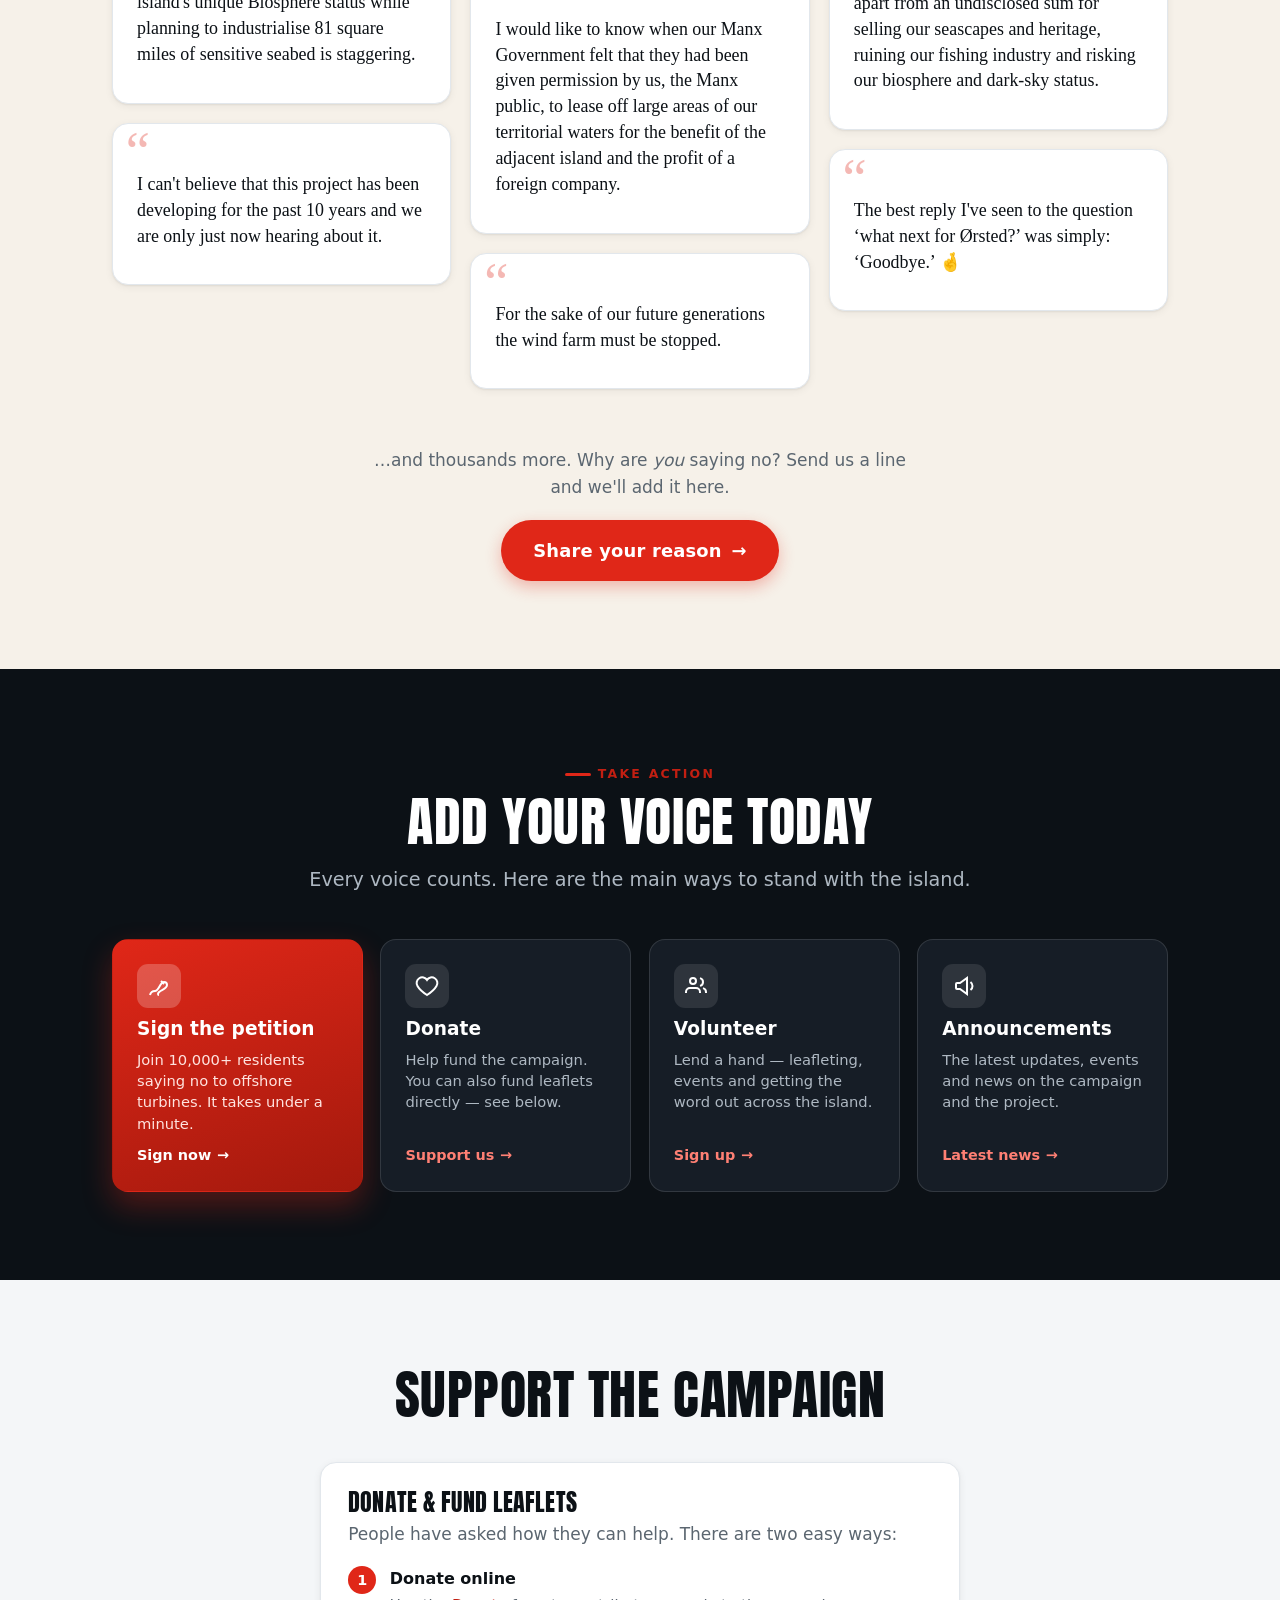
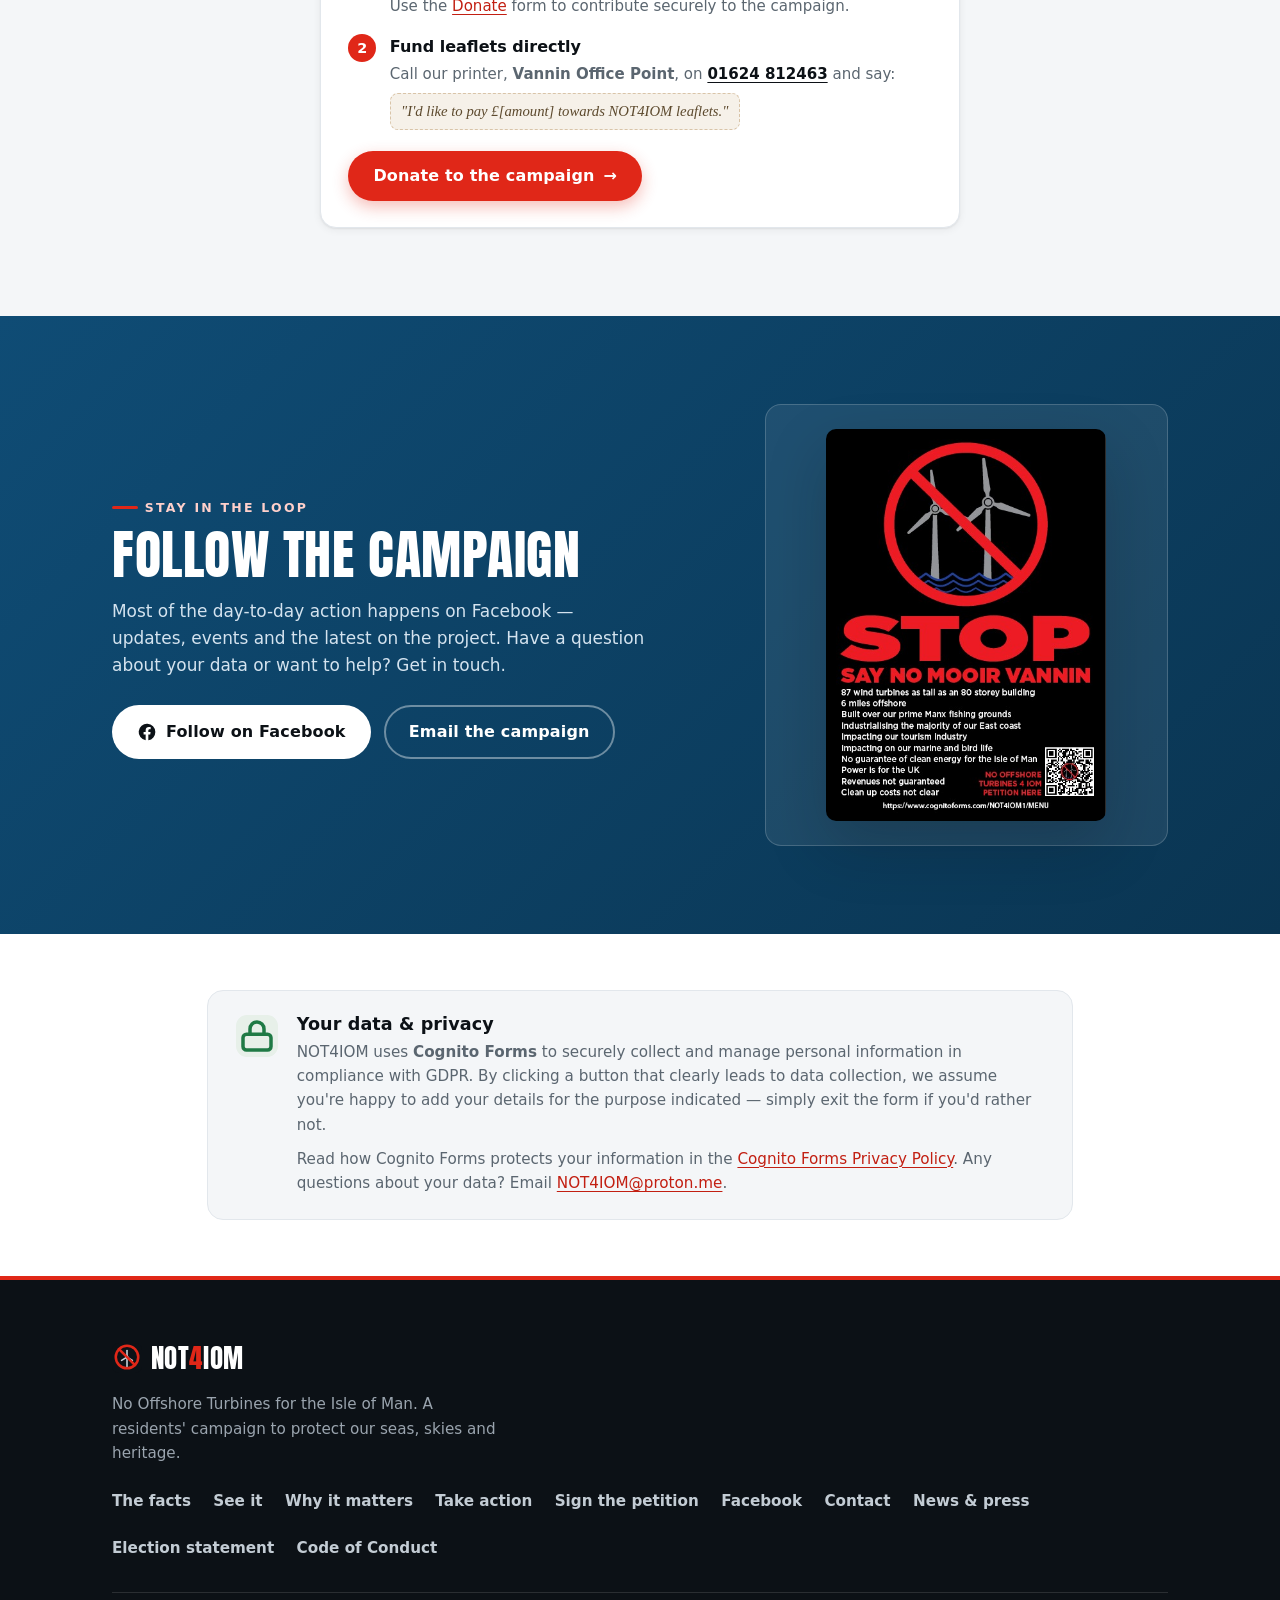
==== commit d8c3d9a3: "Add News & press index page New news.html lists the campaign's press releases and statements (Petiti" ====
--- a/index.html
+++ b/index.html
@@ -676,7 +676,7 @@
         <a href="https://www.cognitoforms.com/NOT4IOM1/NOT4IOM" target="_blank" rel="noopener">Sign the petition</a>
         <a href="https://www.facebook.com/p/No-Offshore-Turbines-4-Isle-of-Man-61588338835208/" target="_blank" rel="noopener">Facebook</a>
         <a href="mailto:NOT4IOM@proton.me">Contact</a>
-        <a href="petition-for-redress.html">Press release</a>
+        <a href="news.html">News &amp; press</a>
         <a href="election-statement.html">Election statement</a>
         <a href="code-of-conduct.html">Code of Conduct</a>
       </nav>
--- a/styles.css
+++ b/styles.css
@@ -1203,6 +1203,33 @@
   width: .5rem; height: .5rem; background: var(--red); border-radius: 50%;
 }
 .doc-cta { margin-top: clamp(1.6rem, 4vw, 2.2rem); }
+
+/* News & press index */
+.news-list { list-style: none; padding: 0; margin: clamp(1.2rem, 3vw, 1.8rem) 0 0; }
+.news-item {
+  padding: clamp(1.4rem, 3.5vw, 1.9rem) 0;
+  border-top: 1px solid var(--line);
+}
+.news-item:first-child { padding-top: clamp(.6rem, 2vw, 1rem); }
+.news-meta {
+  display: flex; align-items: center; gap: .7rem; flex-wrap: wrap;
+  margin-bottom: .6rem;
+}
+.news-tag {
+  background: var(--red); color: #fff;
+  font-weight: 700; font-size: .68rem; letter-spacing: .08em; text-transform: uppercase;
+  padding: .32em .7em; border-radius: 999px;
+}
+.news-date { color: var(--muted); font-size: .9rem; font-weight: 600; }
+.news-item h2 {
+  font-family: var(--font-body); font-size: clamp(1.3rem, 3vw, 1.6rem);
+  font-weight: 700; line-height: 1.25; color: var(--ink); margin-bottom: .5rem;
+}
+.news-item h2 a { color: inherit; text-decoration: none; }
+.news-item h2 a:hover { color: var(--red-600); }
+.news-excerpt { color: var(--text); font-size: 1.05rem; line-height: 1.6; margin-bottom: .8rem; }
+.news-more { font-weight: 700; color: var(--red-600); text-decoration: none; font-size: .95rem; }
+.news-more:hover { text-decoration: underline; }
 
 /* ============================================================
    Responsive
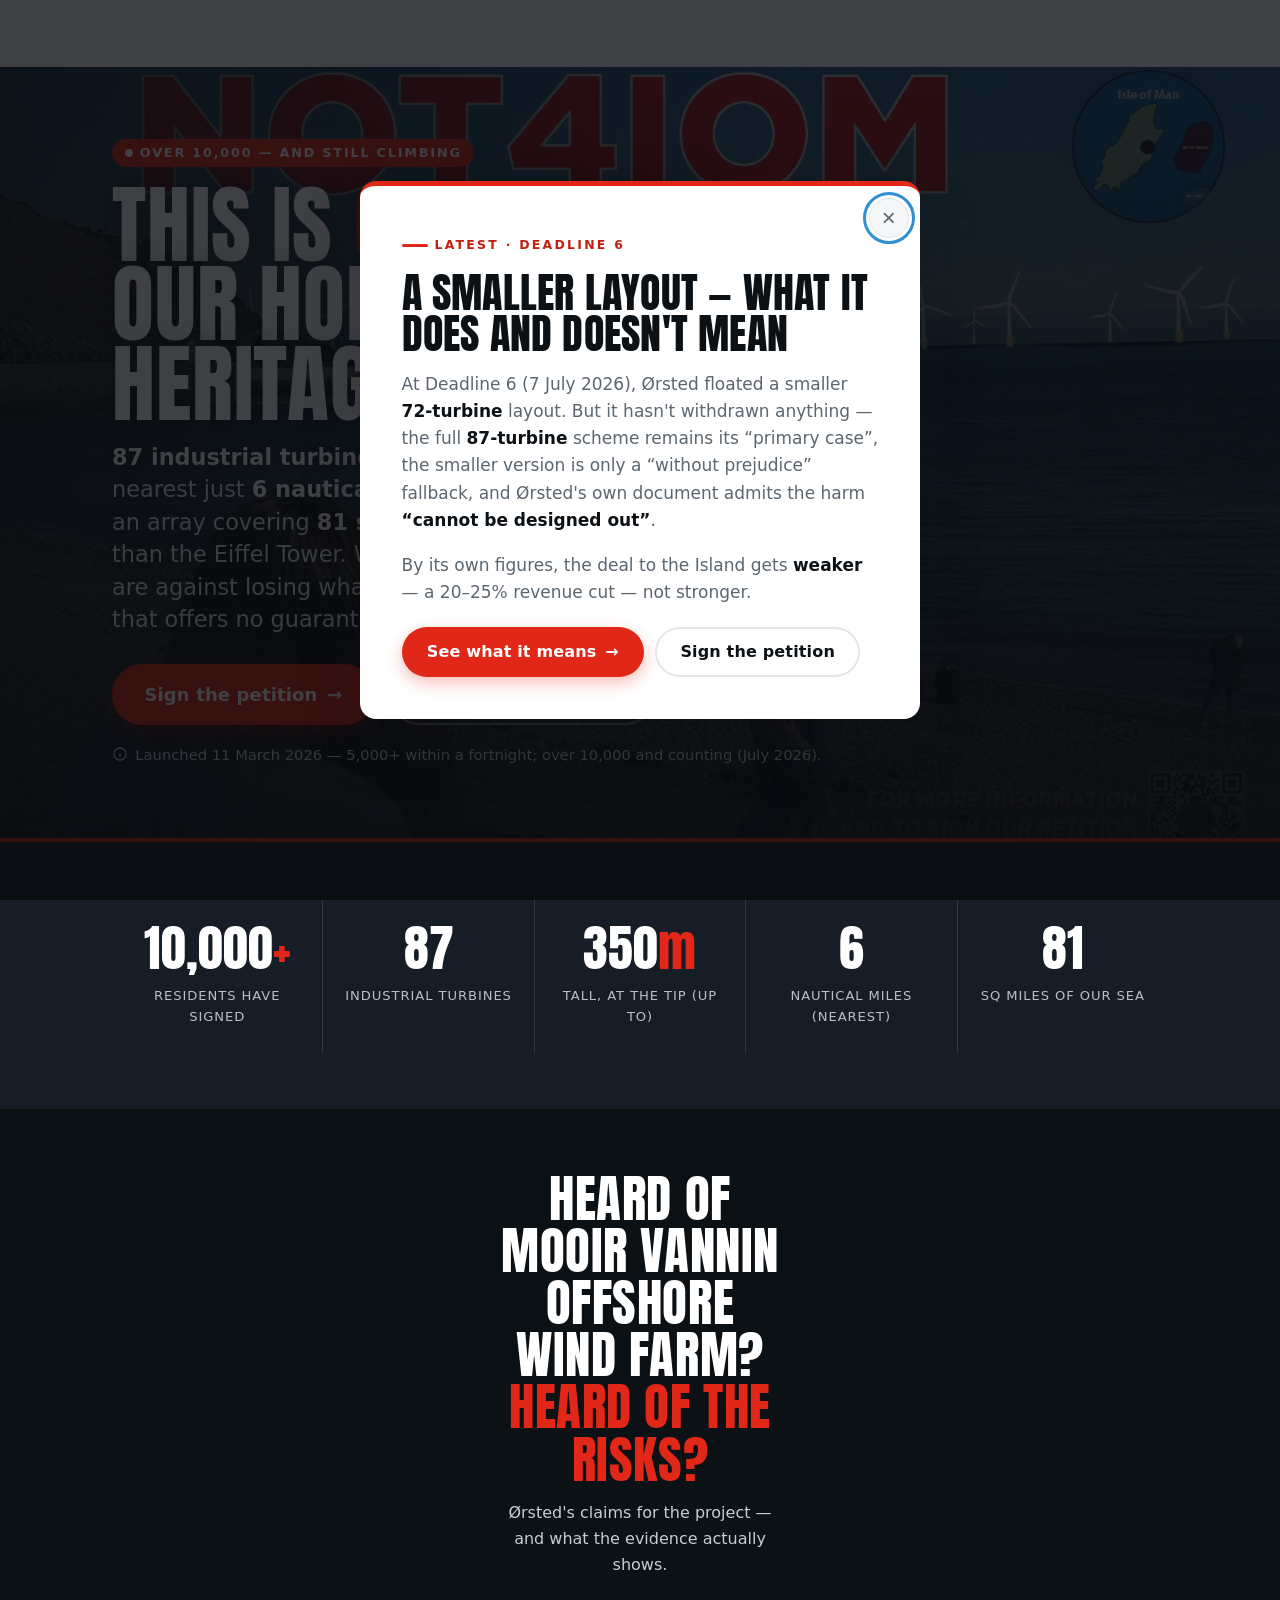
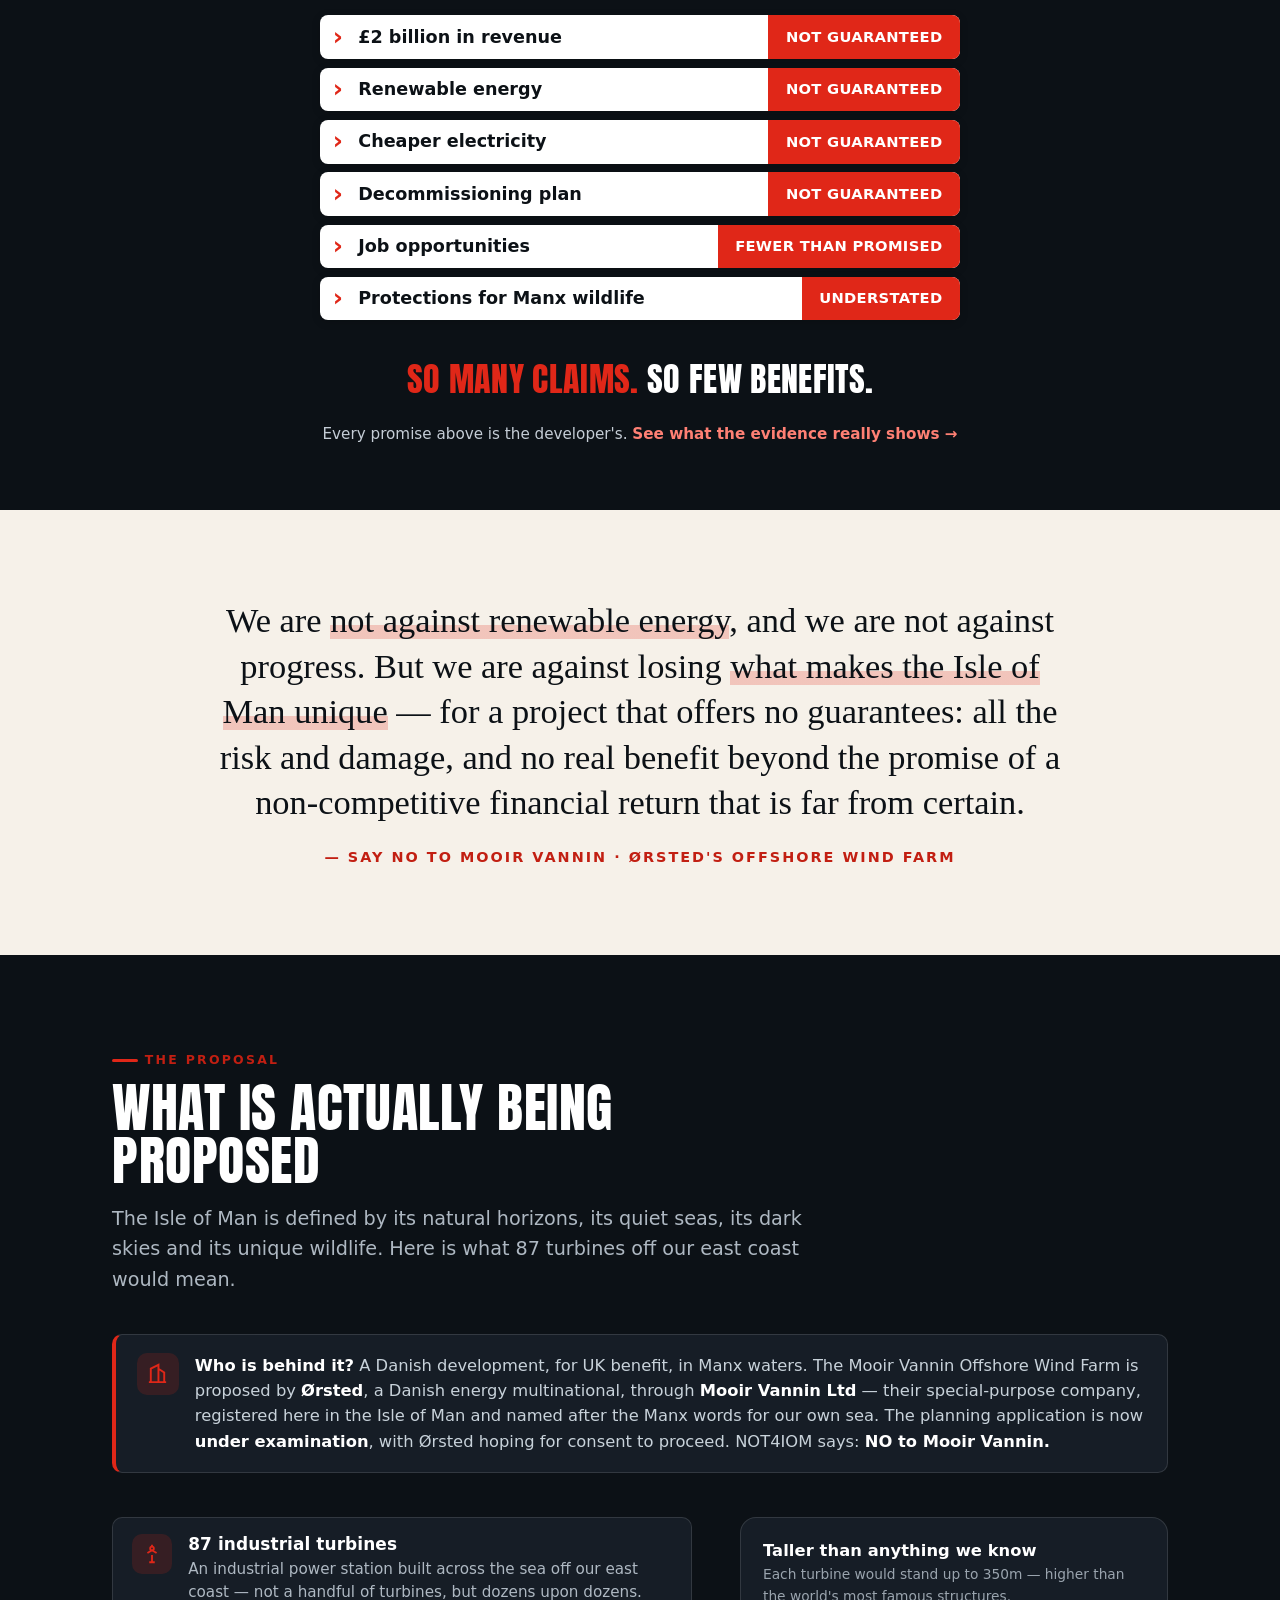
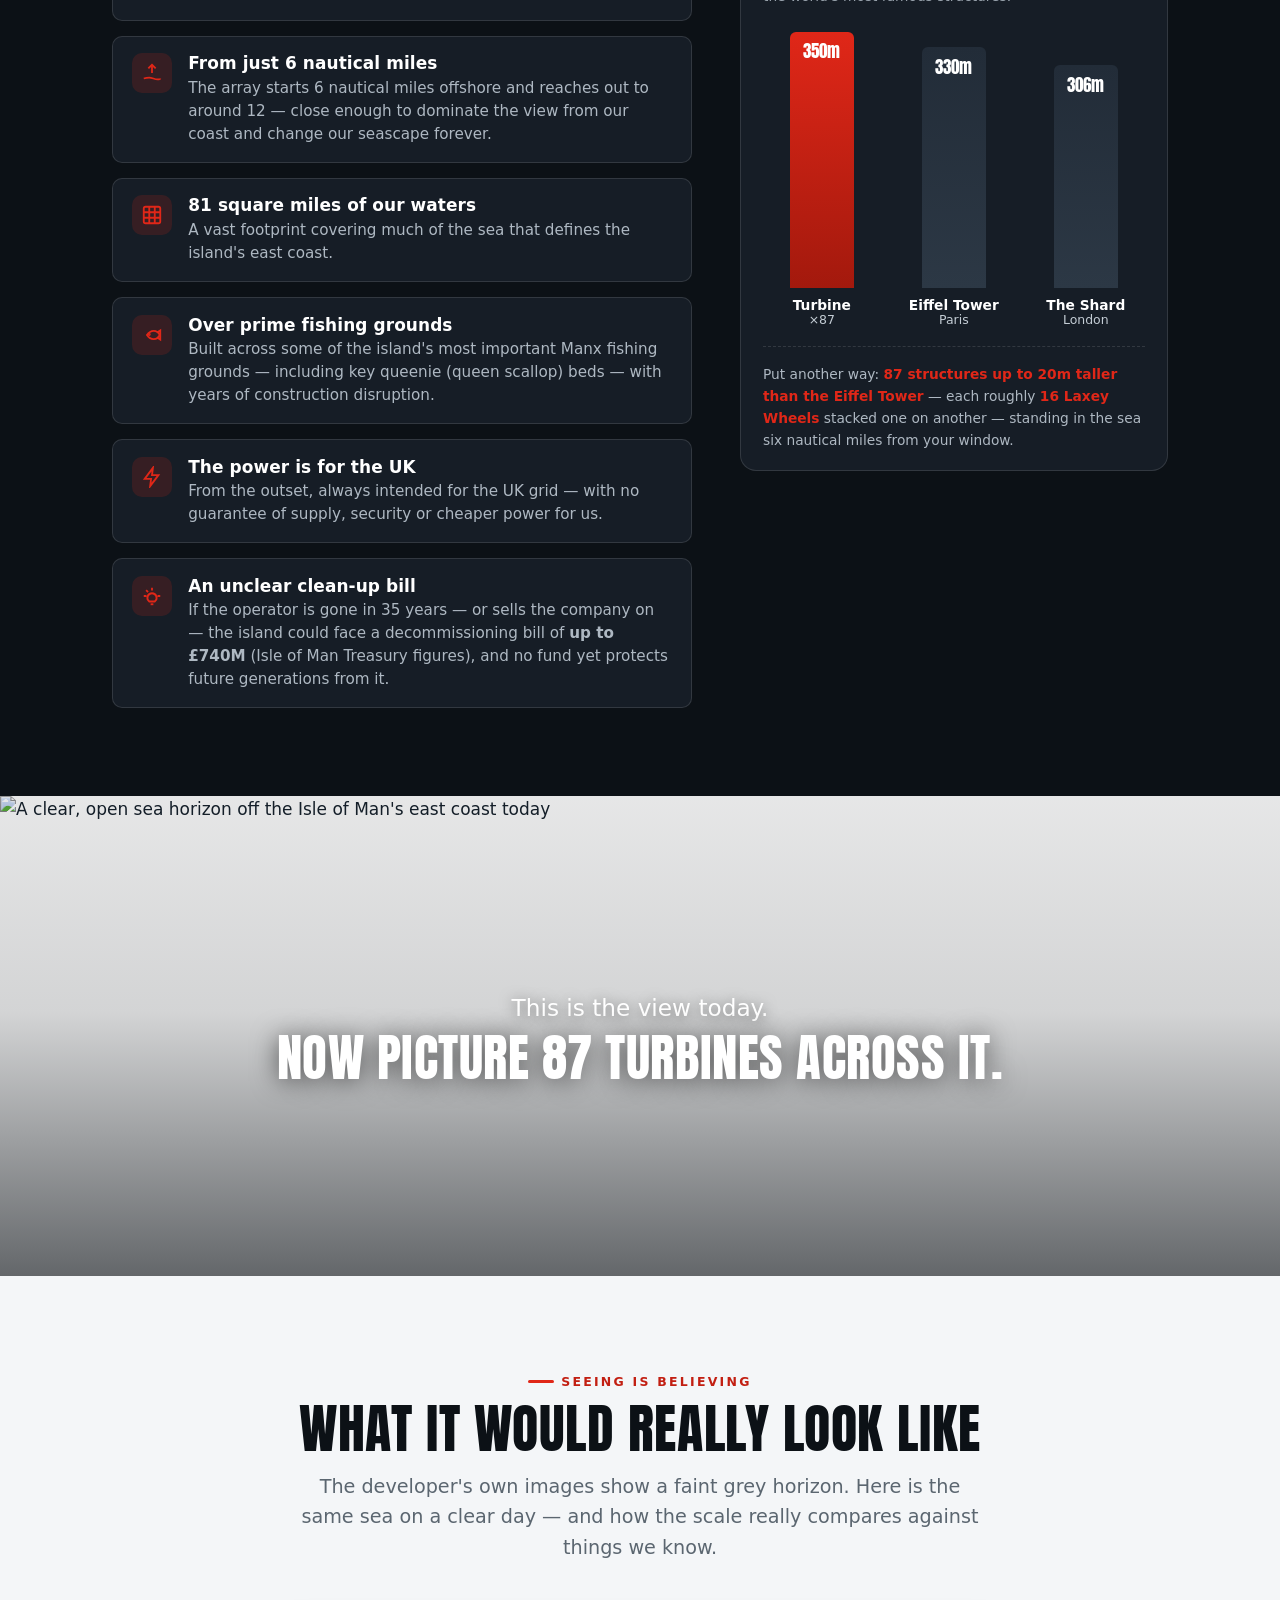
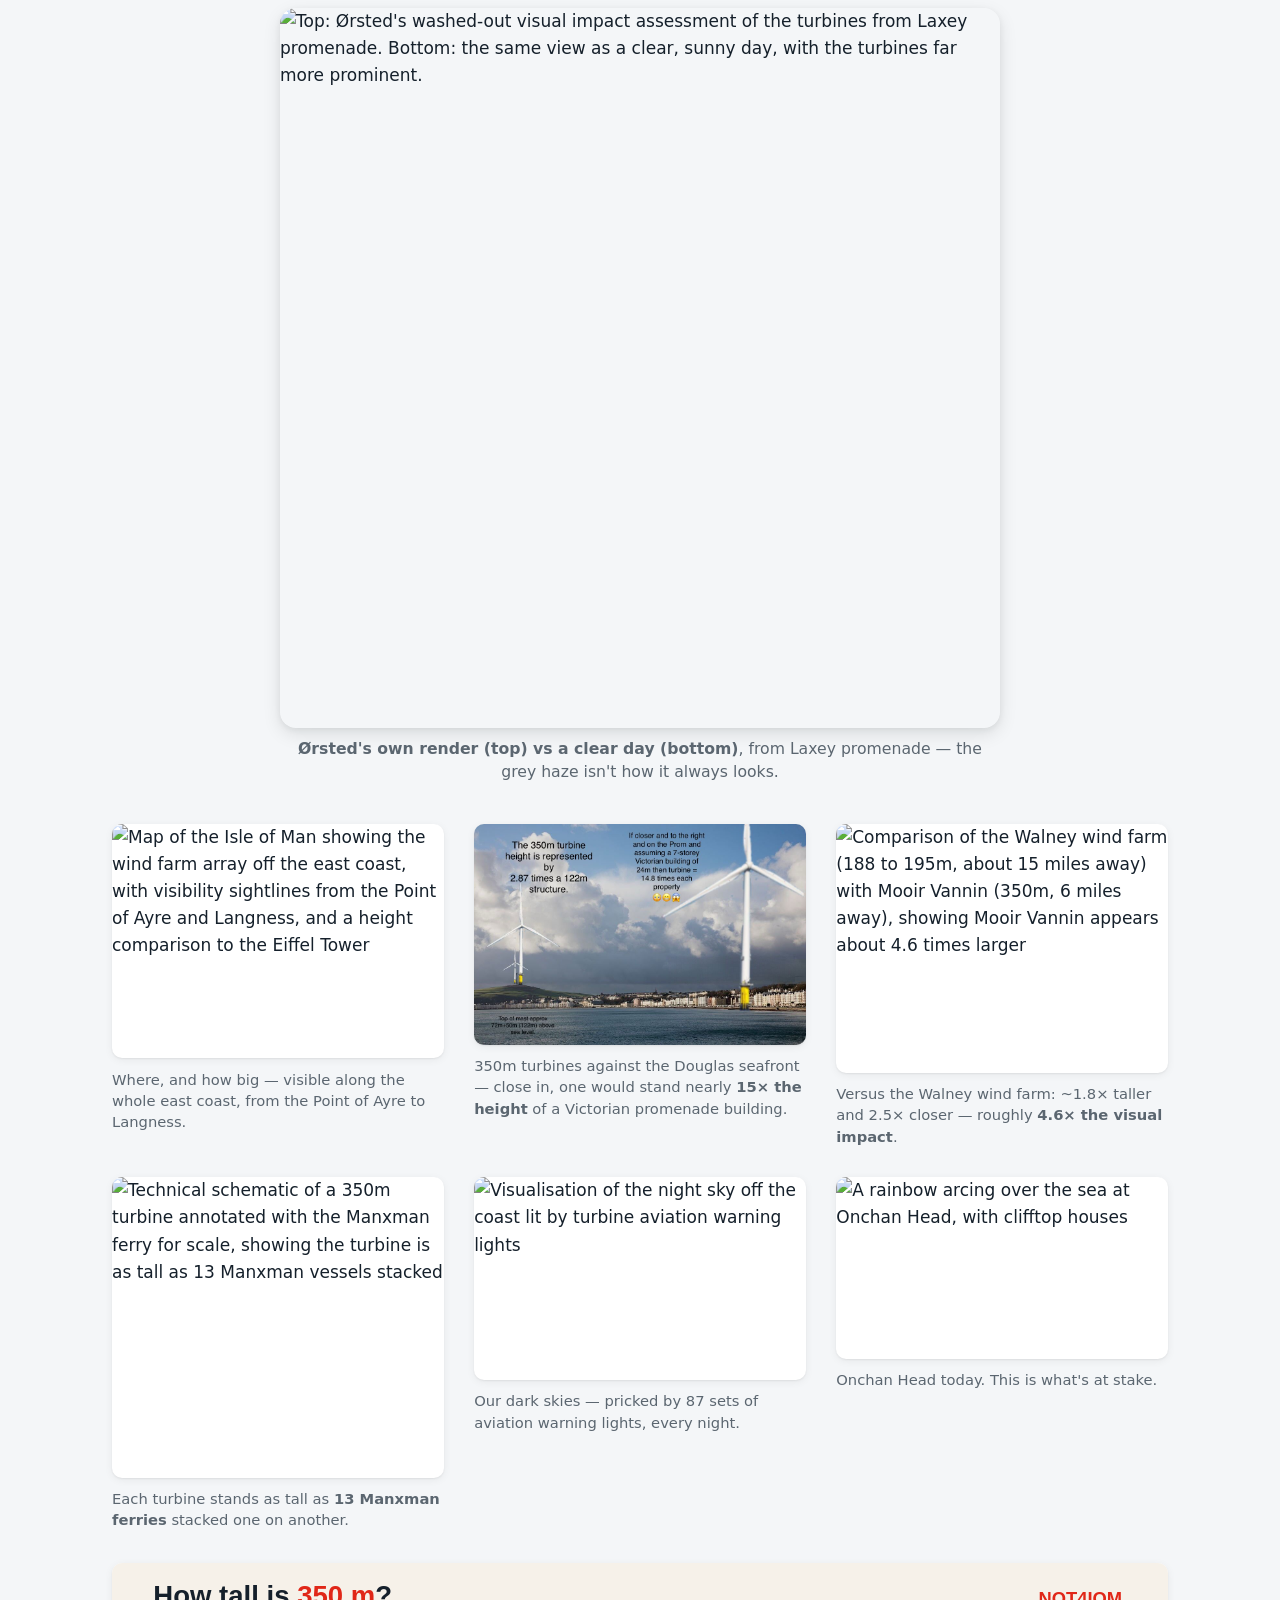
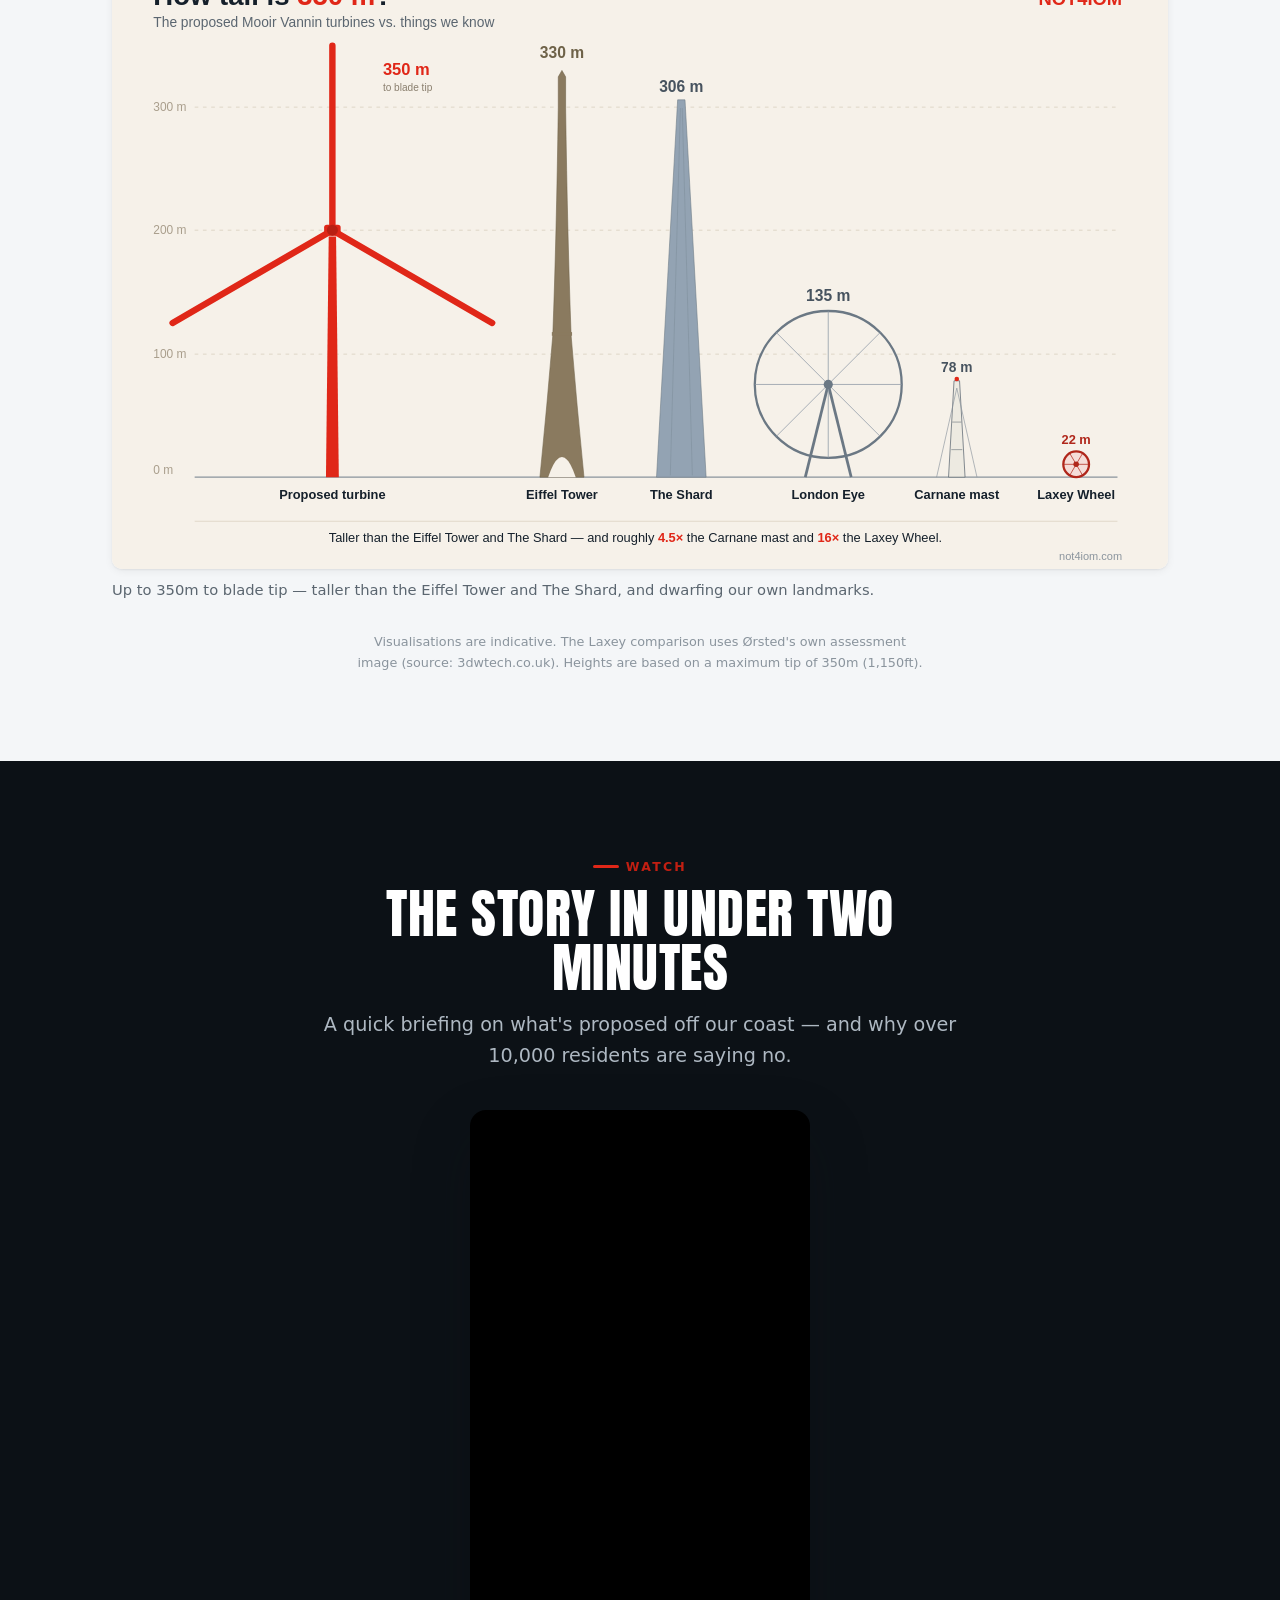
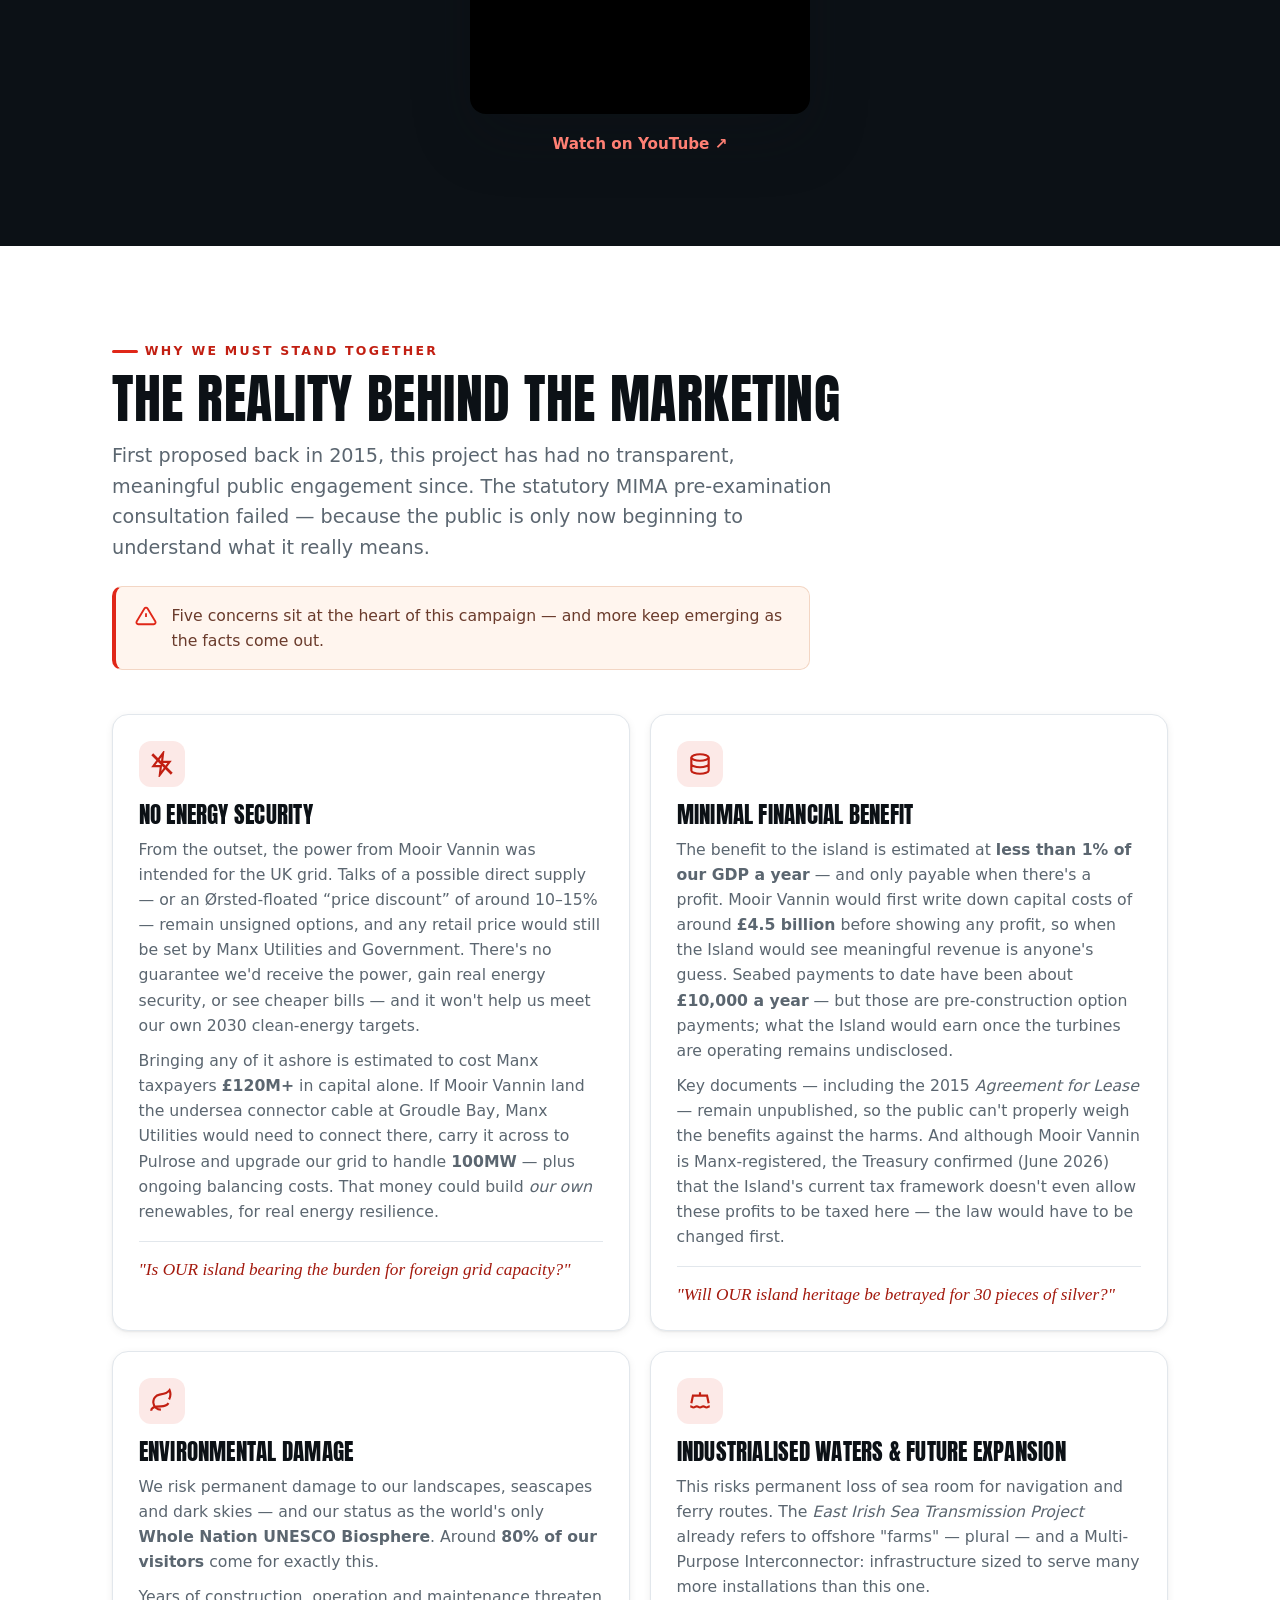
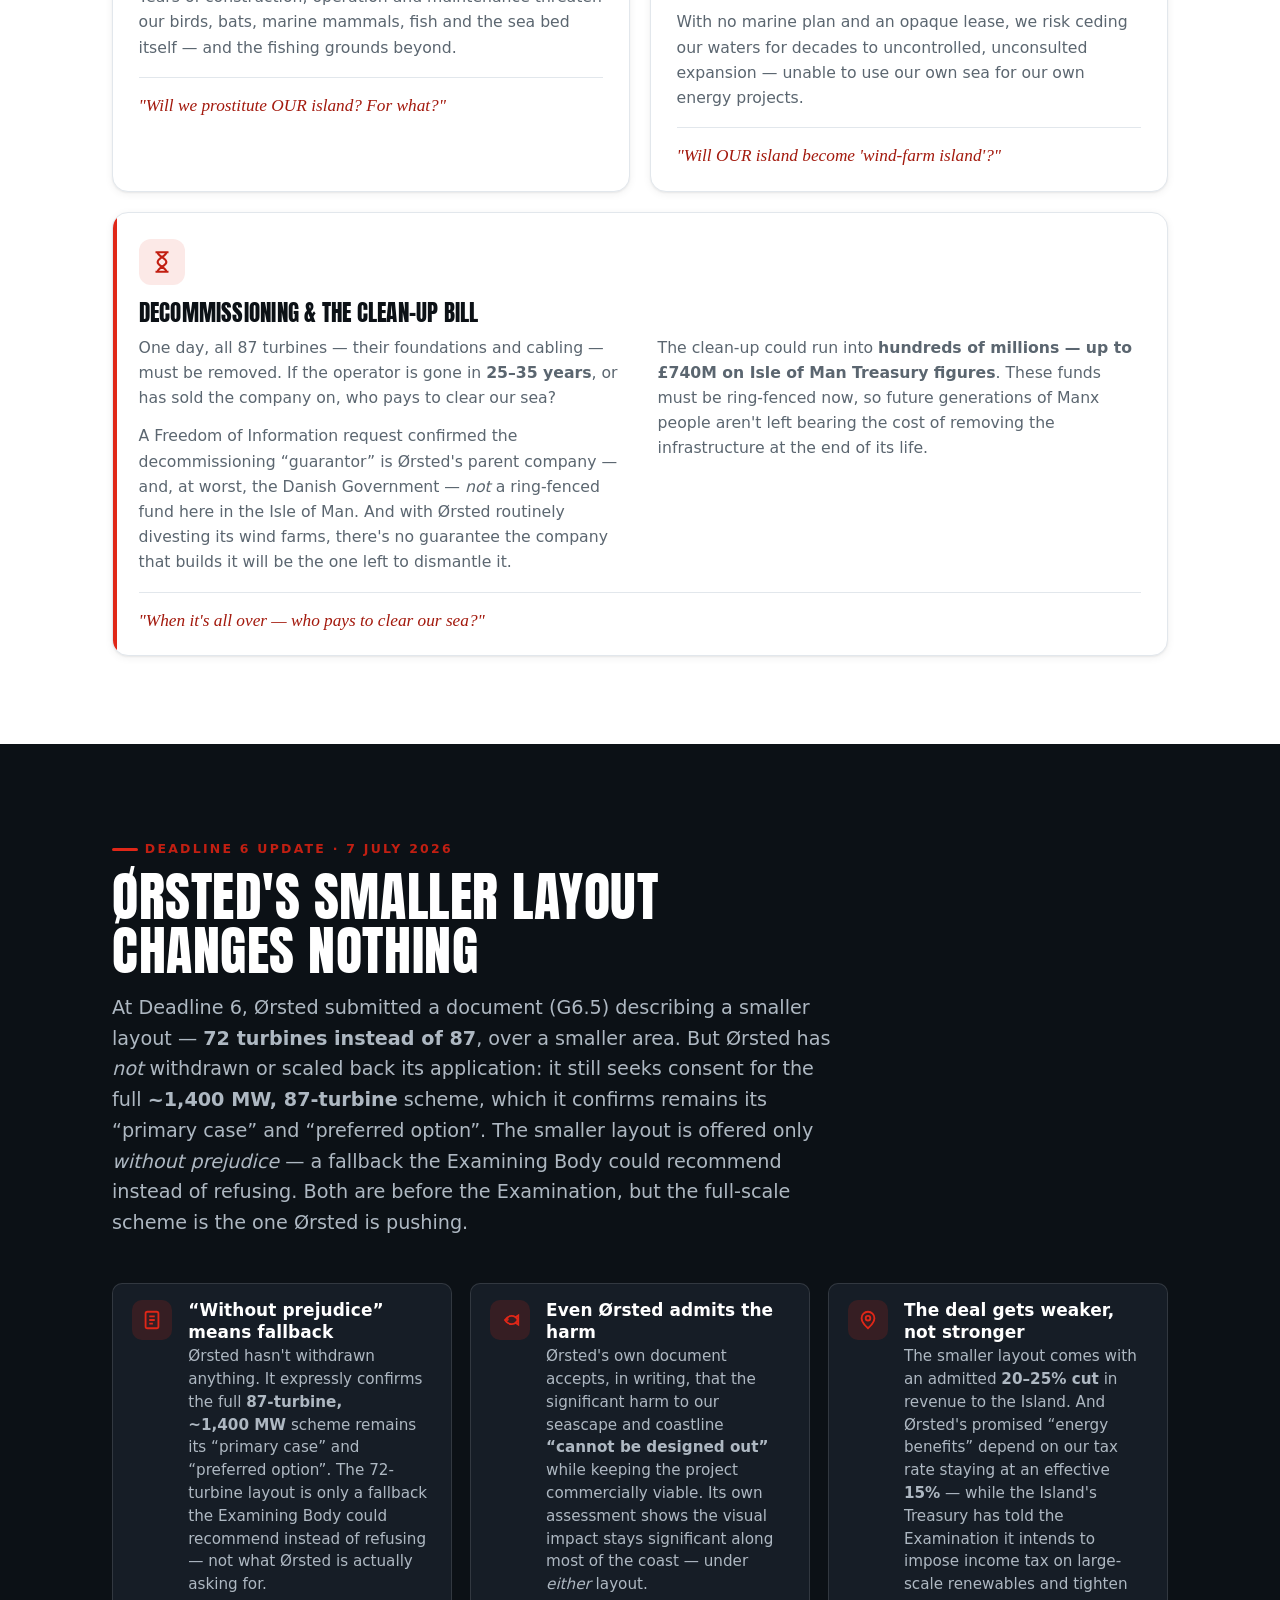
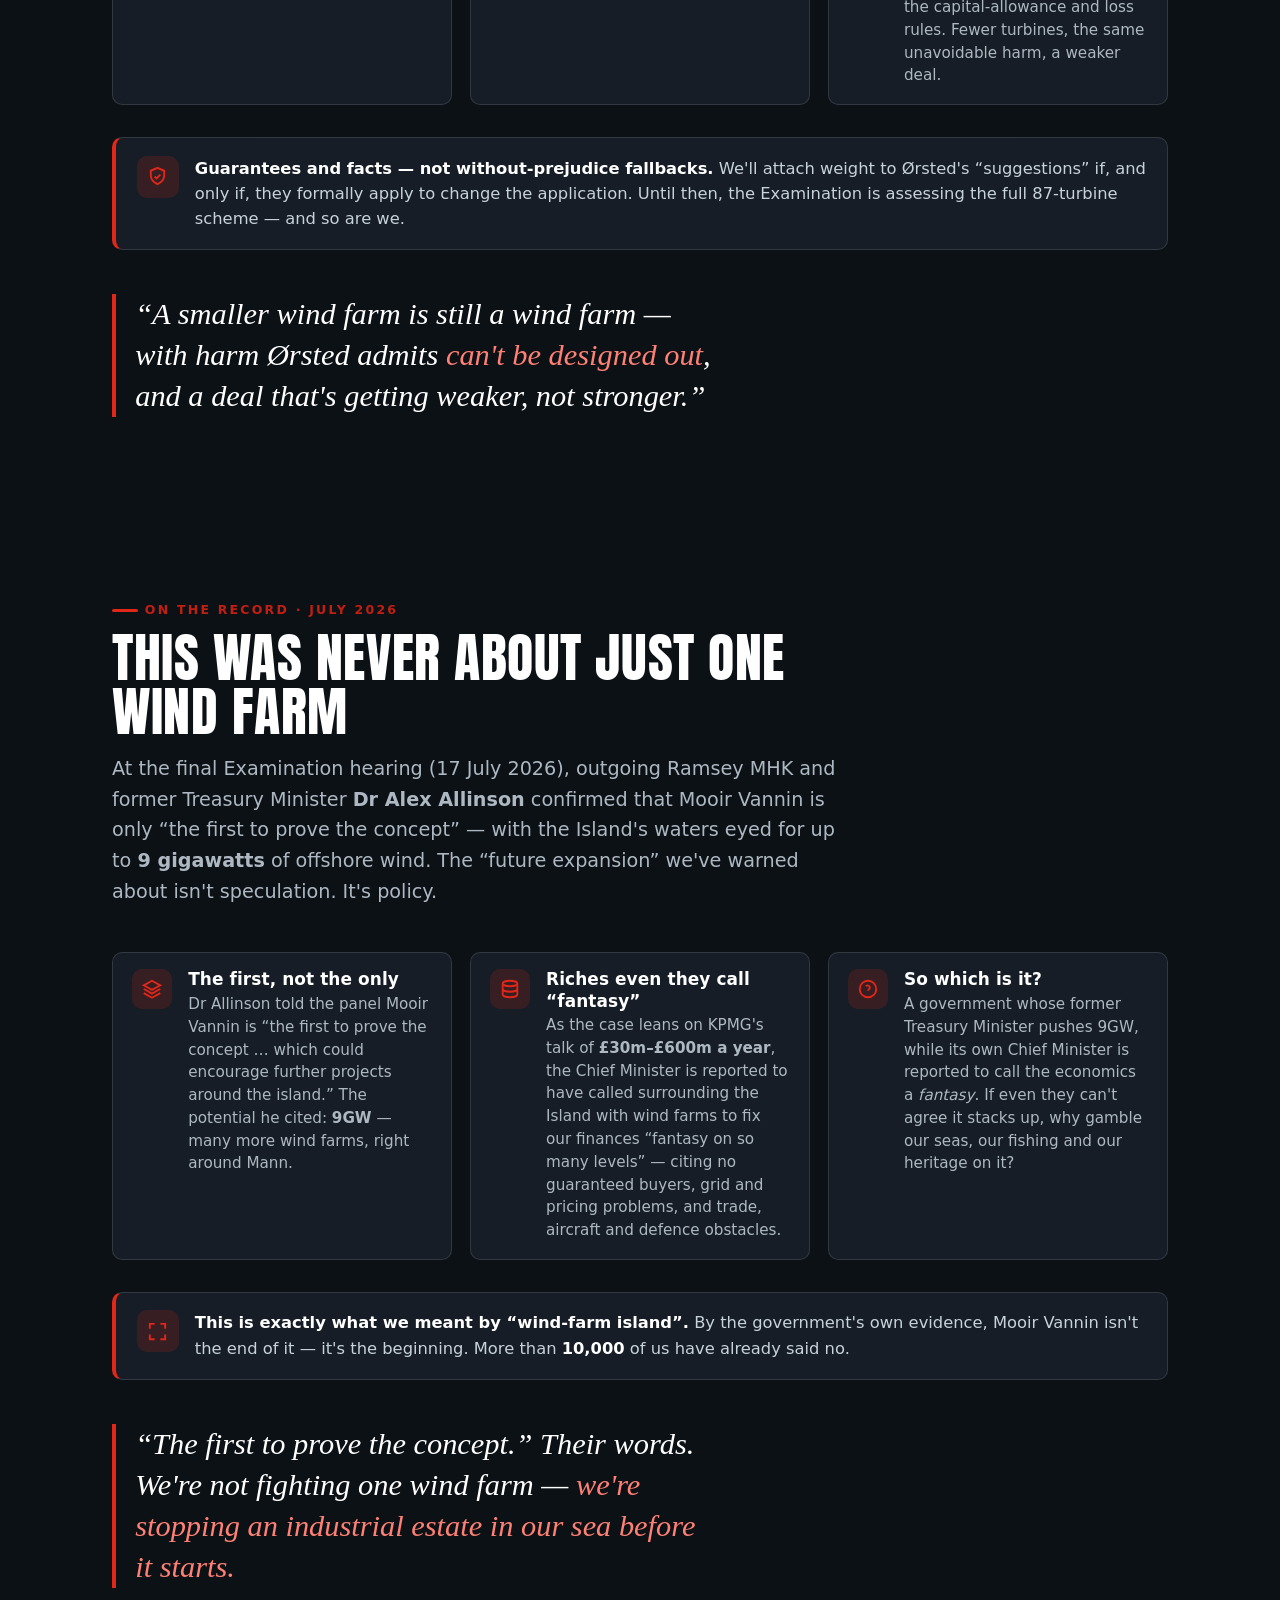
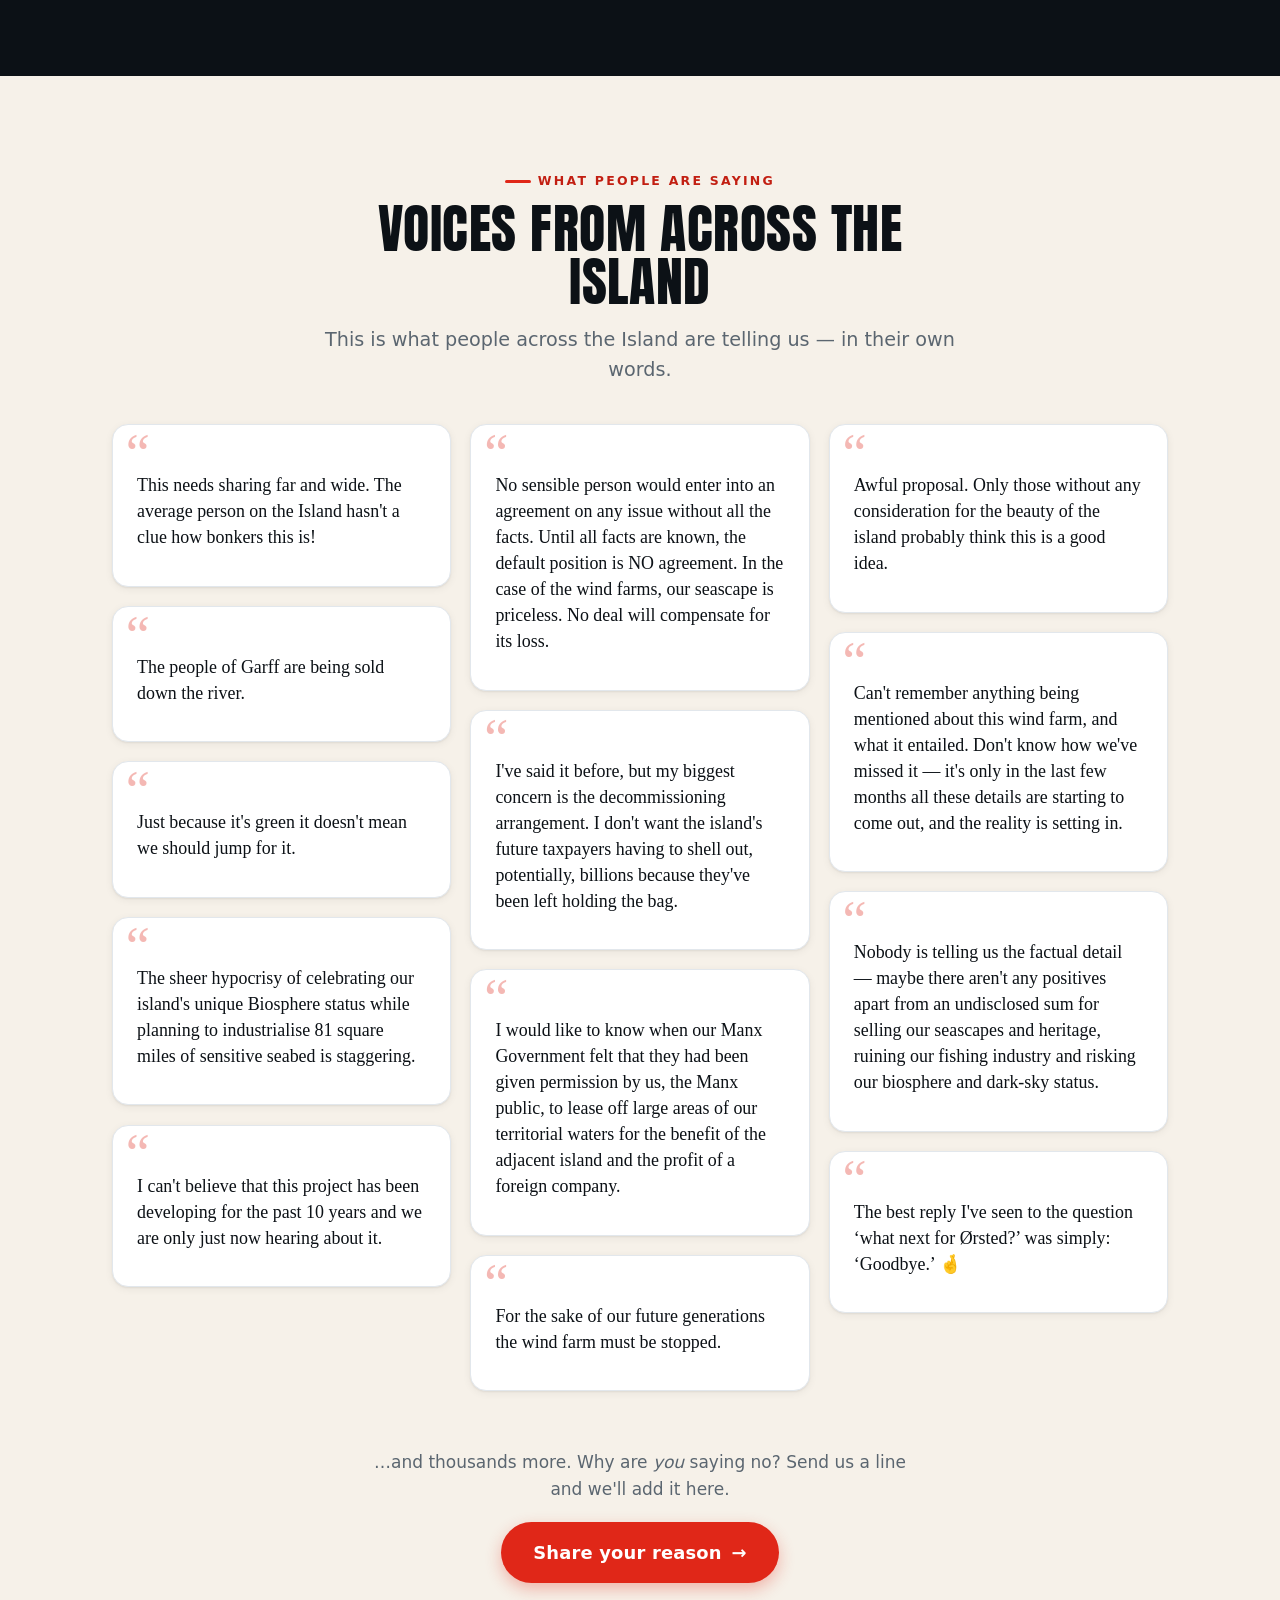
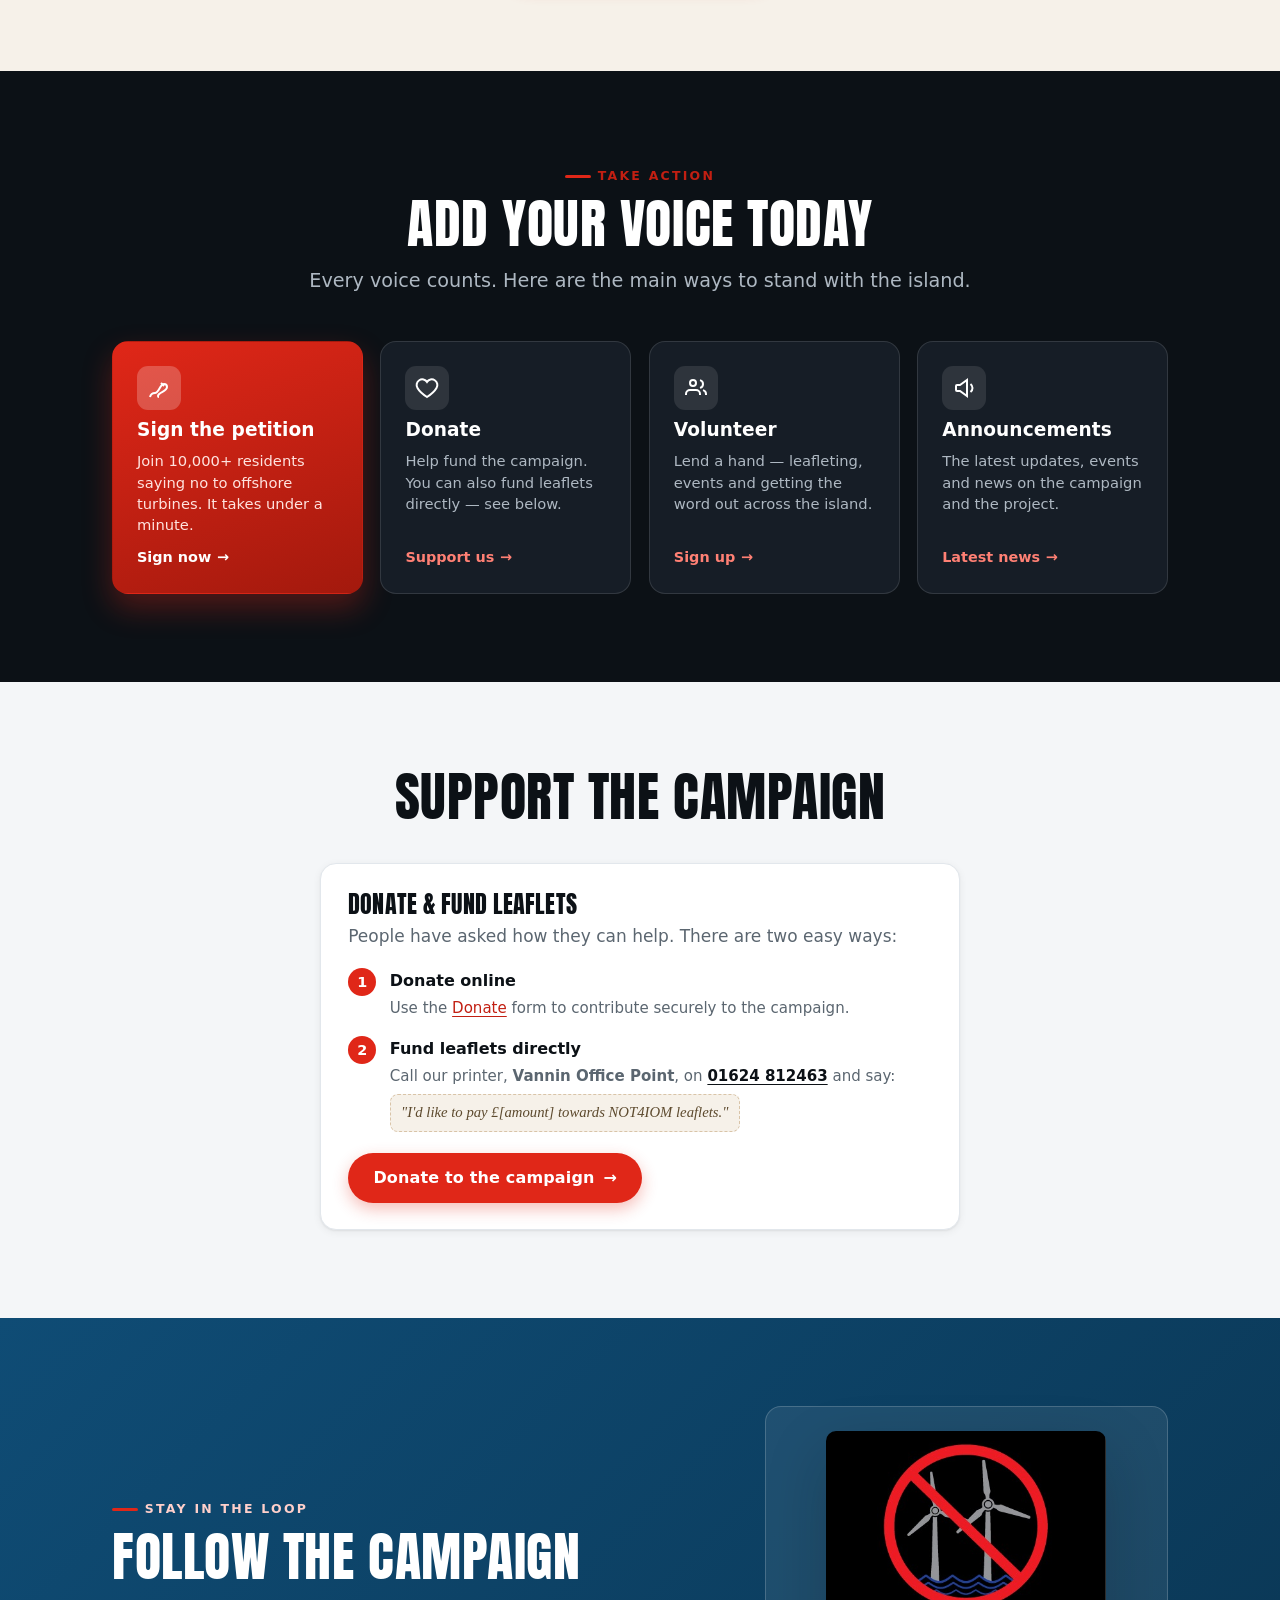
==== commit 47a94870: "Add mailout 'claims/risks' band near top of homepage Recreates page 1 of the island-wide mailout nat" ====
--- a/index.html
+++ b/index.html
@@ -153,6 +153,53 @@
     </div>
   </section>
 
+  <!-- ===================== Claims / risks band (from the island-wide mailout) ===================== -->
+  <section class="claims" id="risks" aria-labelledby="claims-title">
+    <div class="wrap">
+      <div class="claims-head reveal">
+        <h2 id="claims-title">Heard of Mooir Vannin offshore wind farm?
+          <span class="claims-red">Heard of the RISKS?</span></h2>
+        <p class="claims-intro">&Oslash;rsted's claims for the project &mdash; and what the evidence actually shows.</p>
+      </div>
+
+      <ul class="claims-list reveal">
+        <li class="claim">
+          <span class="claim-arrow" aria-hidden="true">&rsaquo;</span>
+          <span class="claim-name">&pound;2 billion in revenue</span>
+          <span class="claim-verdict">Not guaranteed</span>
+        </li>
+        <li class="claim">
+          <span class="claim-arrow" aria-hidden="true">&rsaquo;</span>
+          <span class="claim-name">Renewable energy</span>
+          <span class="claim-verdict">Not guaranteed</span>
+        </li>
+        <li class="claim">
+          <span class="claim-arrow" aria-hidden="true">&rsaquo;</span>
+          <span class="claim-name">Cheaper electricity</span>
+          <span class="claim-verdict">Not guaranteed</span>
+        </li>
+        <li class="claim">
+          <span class="claim-arrow" aria-hidden="true">&rsaquo;</span>
+          <span class="claim-name">Decommissioning plan</span>
+          <span class="claim-verdict">Not guaranteed</span>
+        </li>
+        <li class="claim">
+          <span class="claim-arrow" aria-hidden="true">&rsaquo;</span>
+          <span class="claim-name">Job opportunities</span>
+          <span class="claim-verdict">Fewer than promised</span>
+        </li>
+        <li class="claim">
+          <span class="claim-arrow" aria-hidden="true">&rsaquo;</span>
+          <span class="claim-name">Protections for Manx wildlife</span>
+          <span class="claim-verdict">Understated</span>
+        </li>
+      </ul>
+
+      <p class="claims-foot reveal"><b>So many claims.</b> So few benefits.</p>
+      <p class="claims-note reveal">Every promise above is the developer's. <a href="#facts">See what the evidence really shows &rarr;</a></p>
+    </div>
+  </section>
+
   <!-- ===================== Statement band ===================== -->
   <section class="statement section" aria-label="Our position">
     <div class="wrap reveal">
@@ -207,7 +254,7 @@
           </div>
           <div class="fact">
             <span class="ico" aria-hidden="true"><svg viewBox="0 0 24 24" fill="none" stroke="currentColor" stroke-width="2"><path d="M12 3v3M5.6 5.6l2.1 2.1M3 12h3M18 12h3M12 9a5 5 0 0 0-3 9h6a5 5 0 0 0-3-9Z"/><path d="M10.5 21h3"/></svg></span>
-            <div><h3>An unclear clean-up bill</h3><p>If the operator is gone in 25–35 years — or sells the company on — the island could face a potential <strong>£400M+</strong> decommissioning bill, and no fund yet protects future generations from it.</p></div>
+            <div><h3>An unclear clean-up bill</h3><p>If the operator is gone in 35 years — or sells the company on — the island could face a decommissioning bill of <strong>up to £740M</strong> (Isle of Man Treasury figures), and no fund yet protects future generations from it.</p></div>
           </div>
         </div>
 
@@ -393,7 +440,7 @@
           <div class="pillar-body">
             <p>One day, all 87 turbines — their foundations and cabling — must be removed. If the operator is gone in <strong>25&ndash;35 years</strong>, or has sold the company on, who pays to clear our sea?</p>
             <p>A Freedom of Information request confirmed the decommissioning &ldquo;guarantor&rdquo; is &Oslash;rsted's parent company — and, at worst, the Danish Government — <em>not</em> a ring-fenced fund here in the Isle of Man. And with &Oslash;rsted routinely divesting its wind farms, there's no guarantee the company that builds it will be the one left to dismantle it.</p>
-            <p>The clean-up could run into <strong>hundreds of millions — potentially £400M+</strong>. These funds must be ring-fenced now, so future generations of Manx people aren't left bearing the cost of removing the infrastructure at the end of its life.</p>
+            <p>The clean-up could run into <strong>hundreds of millions — up to £740M on Isle of Man Treasury figures</strong>. These funds must be ring-fenced now, so future generations of Manx people aren't left bearing the cost of removing the infrastructure at the end of its life.</p>
           </div>
           <span class="pquote">"When it's all over — who pays to clear our sea?"</span>
         </article>
--- a/styles.css
+++ b/styles.css
@@ -1230,6 +1230,55 @@
 .news-excerpt { color: var(--text); font-size: 1.05rem; line-height: 1.6; margin-bottom: .8rem; }
 .news-more { font-weight: 700; color: var(--red-600); text-decoration: none; font-size: .95rem; }
 .news-more:hover { text-decoration: underline; }
+
+/* ============================================================
+   Claims / risks band (island-wide mailout hero)
+   ============================================================ */
+.claims { background: var(--ink); color: #fff; padding-block: clamp(2.4rem, 6vw, 4rem); }
+.claims-head { text-align: center; max-width: 26ch; margin-inline: auto; }
+.claims-head h2 {
+  font-family: var(--font-display); font-weight: 400; text-transform: uppercase;
+  font-size: clamp(1.9rem, 5.2vw, 3.2rem); line-height: 1.02; letter-spacing: .01em;
+  color: #fff;
+}
+.claims-red { color: var(--red); display: block; }
+.claims-intro { color: #c5cdd6; font-size: 1rem; margin-top: .9rem; }
+.claims-list {
+  list-style: none; padding: 0;
+  margin: clamp(1.6rem, 4vw, 2.4rem) auto 0; max-width: 640px;
+  display: grid; gap: .55rem;
+}
+.claim {
+  display: flex; align-items: stretch;
+  background: #fff; border-radius: 8px; overflow: hidden;
+  box-shadow: 0 2px 8px rgba(0,0,0,.18);
+}
+.claim-arrow {
+  flex: none; display: flex; align-items: center;
+  padding: 0 .35rem 0 .8rem; color: var(--red);
+  font-size: 1.55rem; font-weight: 900; line-height: 1;
+}
+.claim-name {
+  flex: 1 1 auto; min-width: 0; display: flex; align-items: center;
+  padding: .7rem .6rem; color: var(--ink);
+  font-weight: 700; font-size: clamp(.95rem, 2.4vw, 1.1rem); line-height: 1.2;
+}
+.claim-verdict {
+  flex: none; display: flex; align-items: center;
+  background: var(--red); color: #fff;
+  padding: .7rem clamp(.7rem, 2.5vw, 1.1rem);
+  font-weight: 800; text-transform: uppercase; letter-spacing: .02em;
+  font-size: clamp(.72rem, 2vw, .92rem); line-height: 1.12;
+}
+.claims-foot {
+  text-align: center; margin: clamp(1.4rem, 3.5vw, 2rem) auto 0;
+  font-family: var(--font-display); font-weight: 400; text-transform: uppercase;
+  font-size: clamp(1.3rem, 4vw, 2.1rem); color: #fff; letter-spacing: .01em;
+}
+.claims-foot b { color: var(--red); font-weight: 400; }
+.claims-note { text-align: center; margin-top: 1rem; font-size: .95rem; color: #c5cdd6; }
+.claims-note a { color: #ff8074; font-weight: 700; text-decoration: none; }
+.claims-note a:hover { color: #fff; text-decoration: underline; }
 
 /* ============================================================
    Responsive
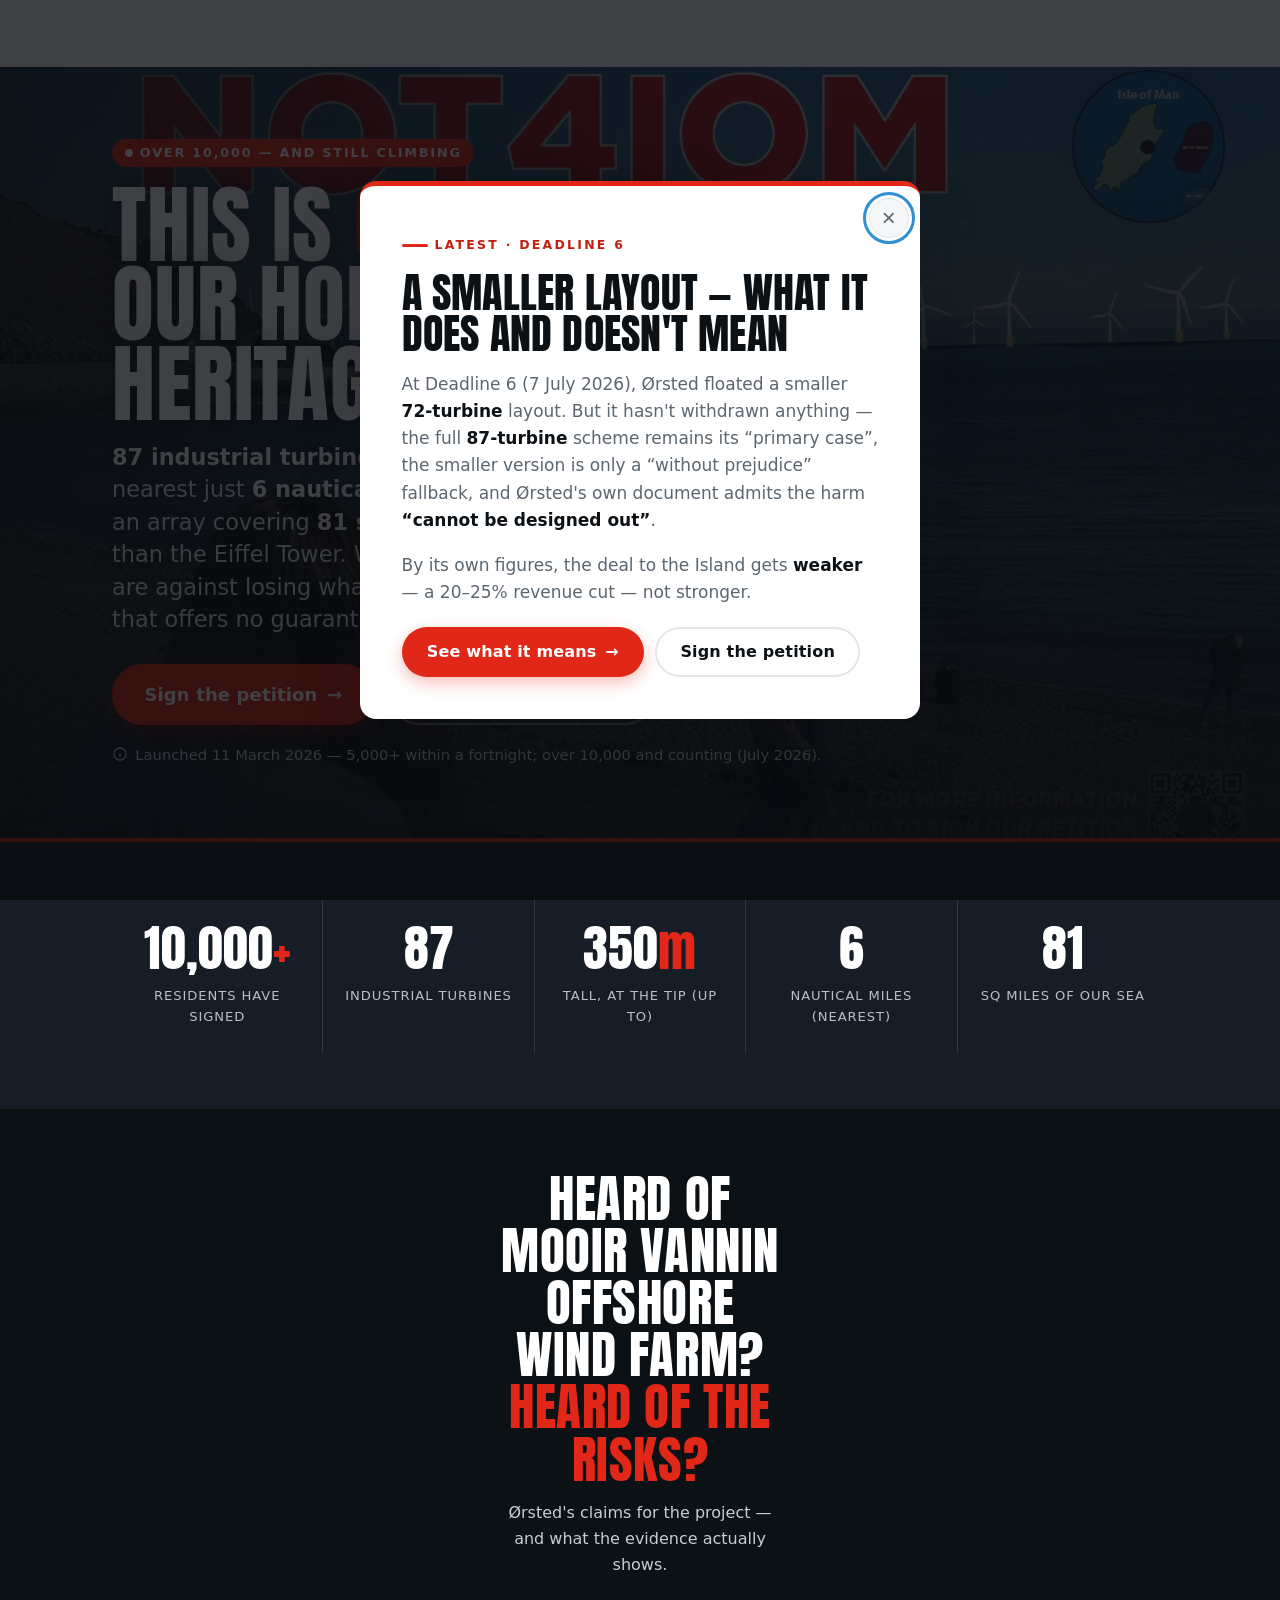
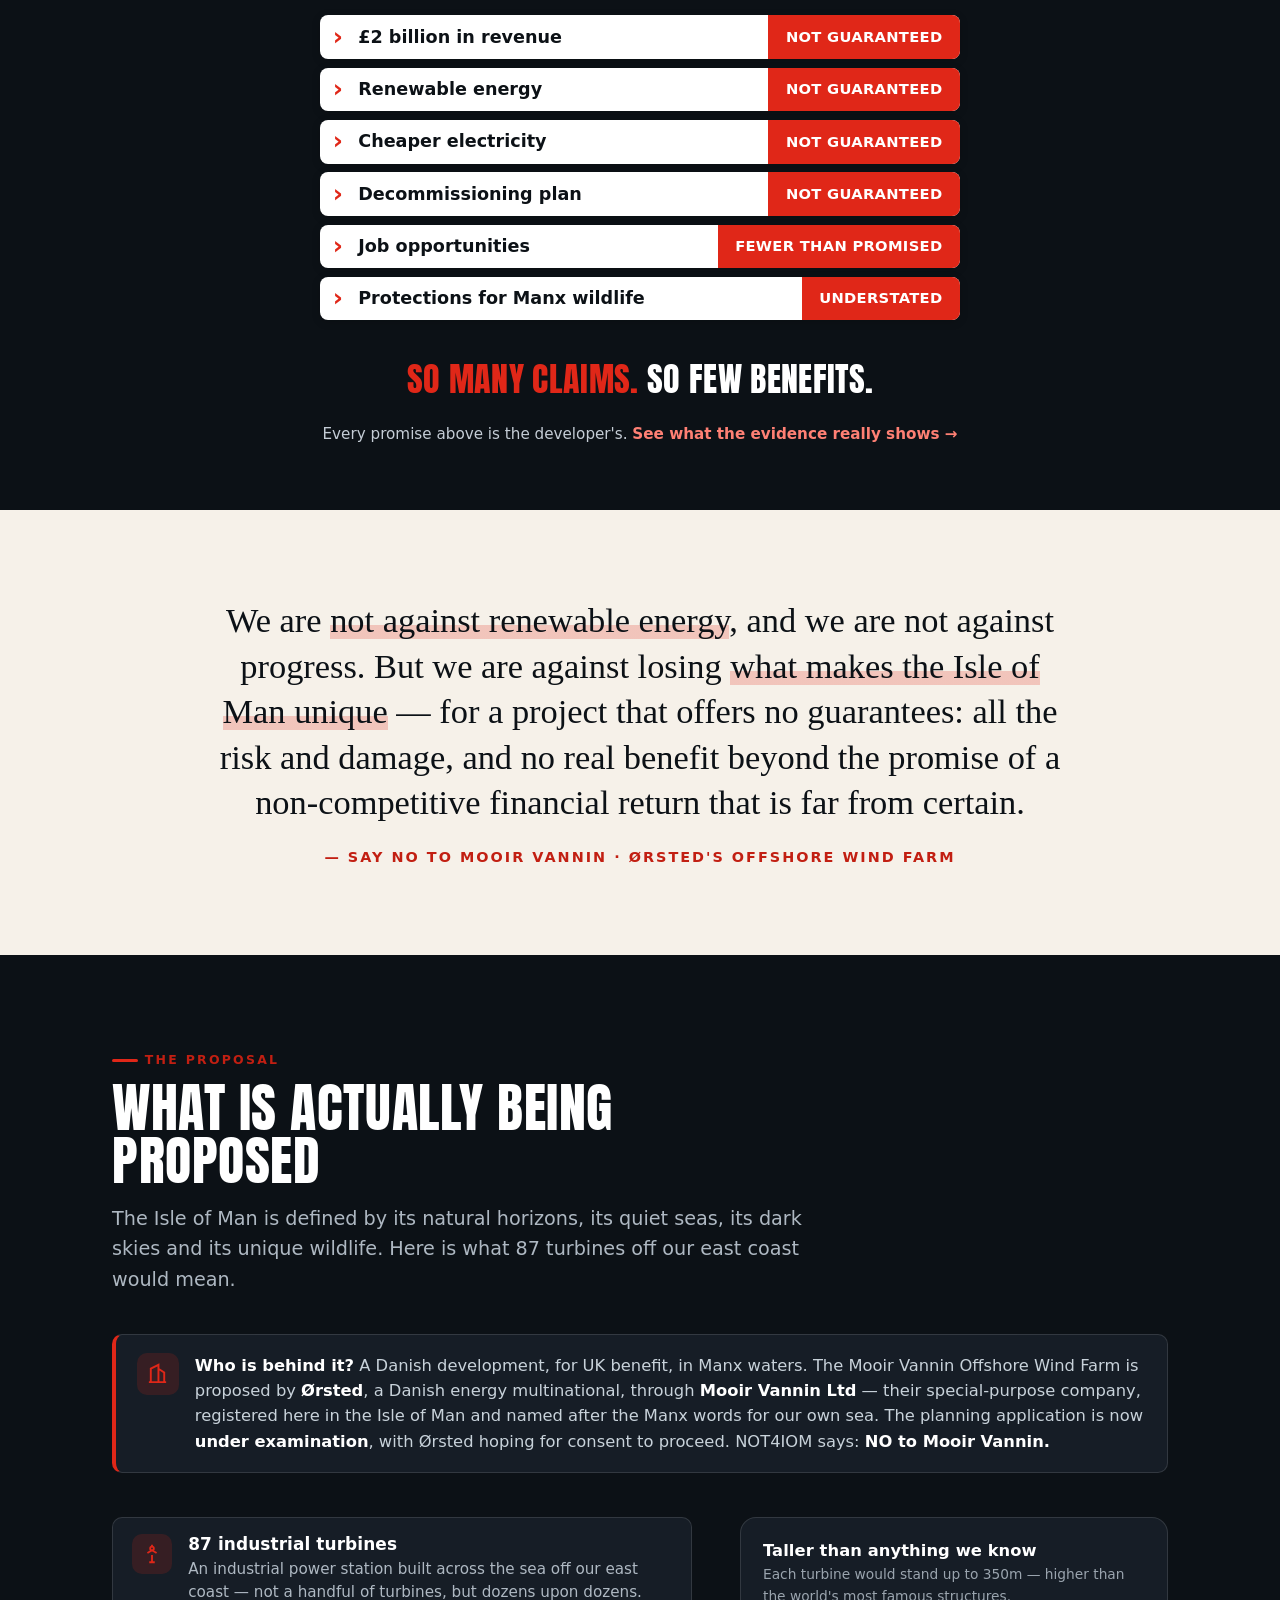
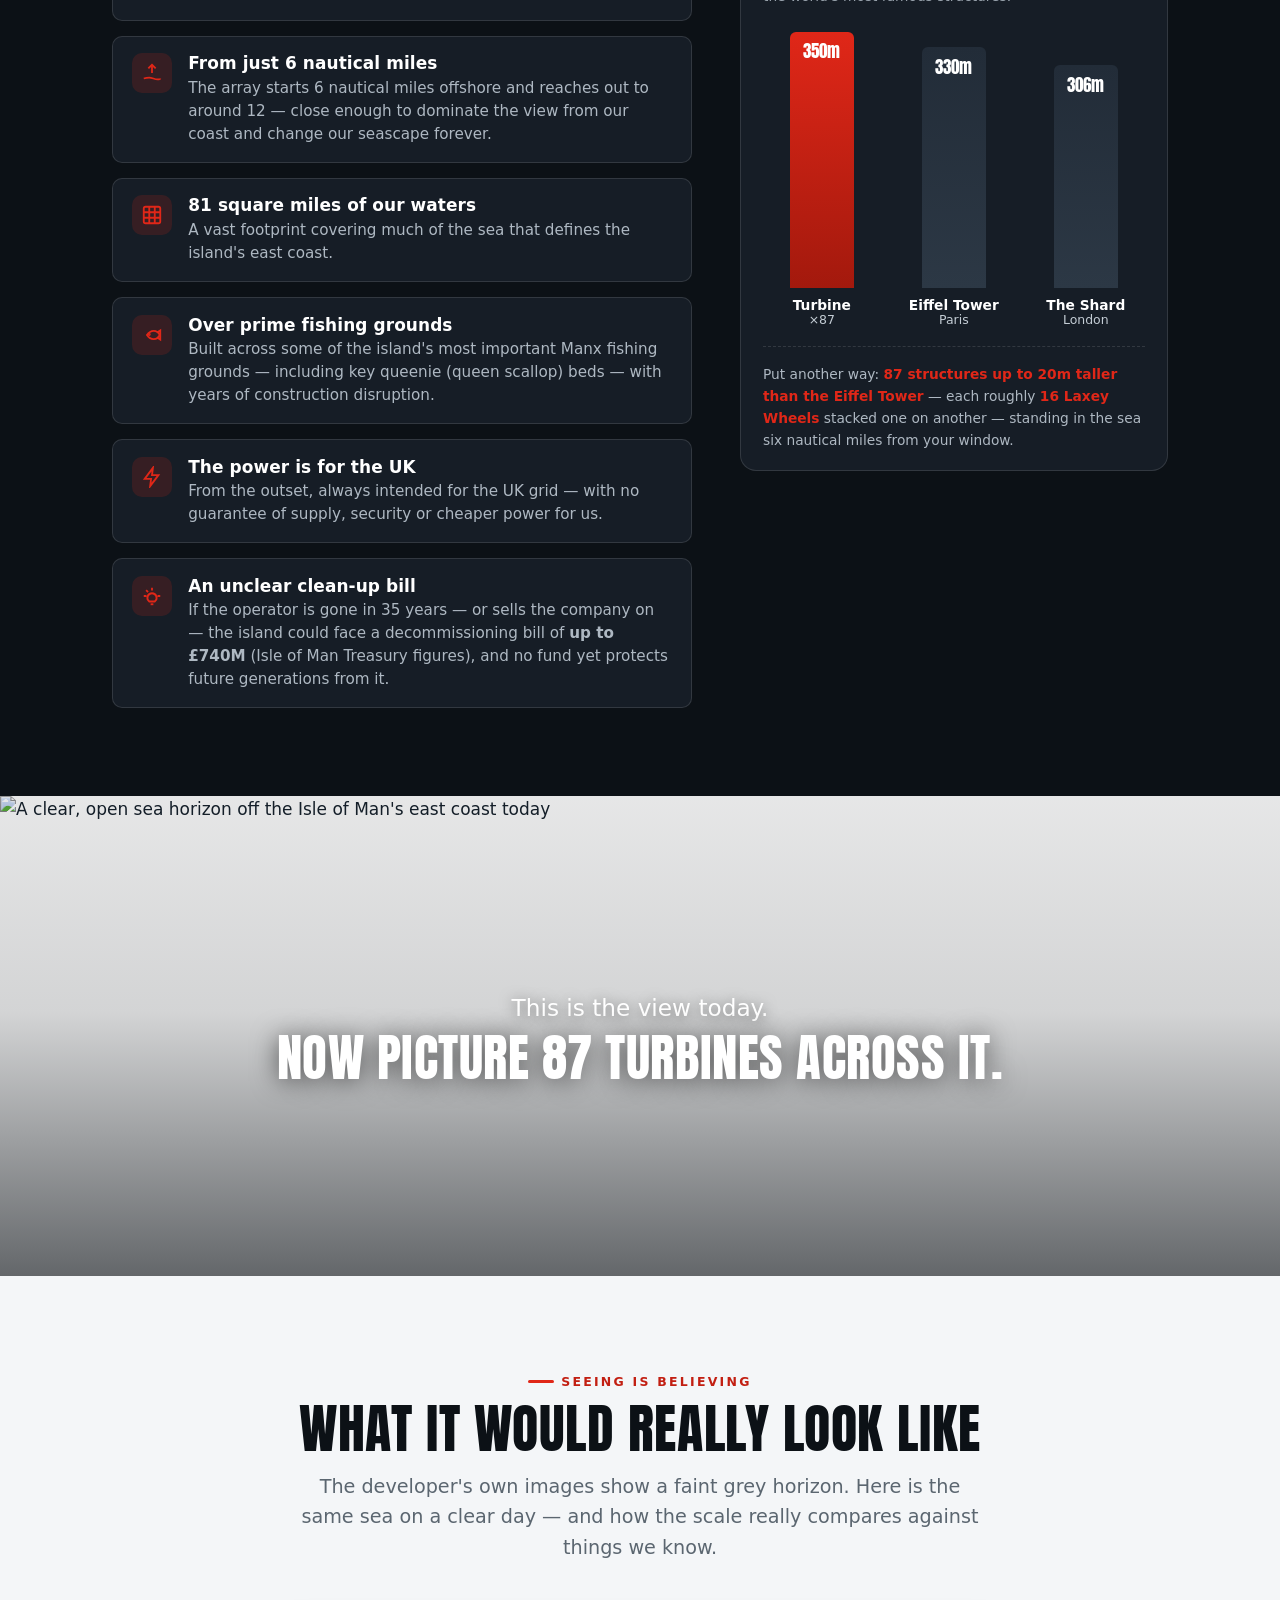
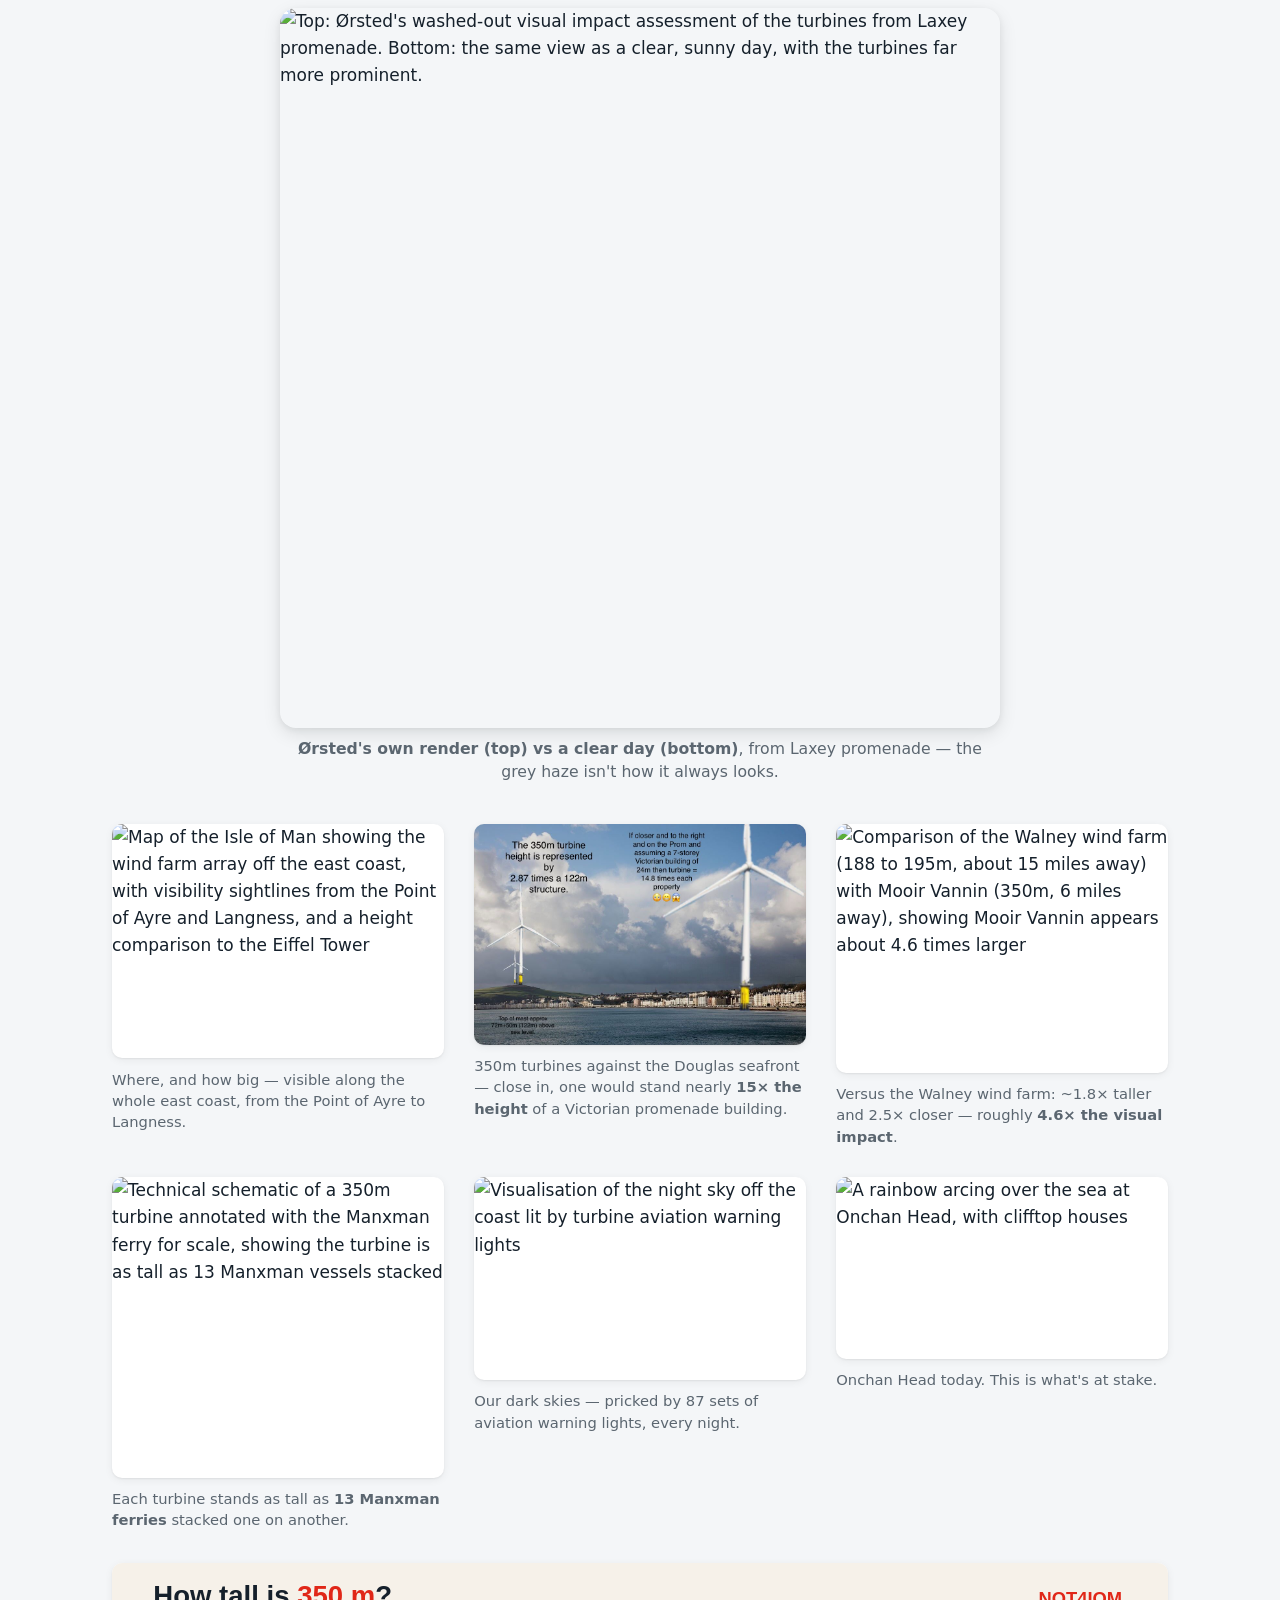
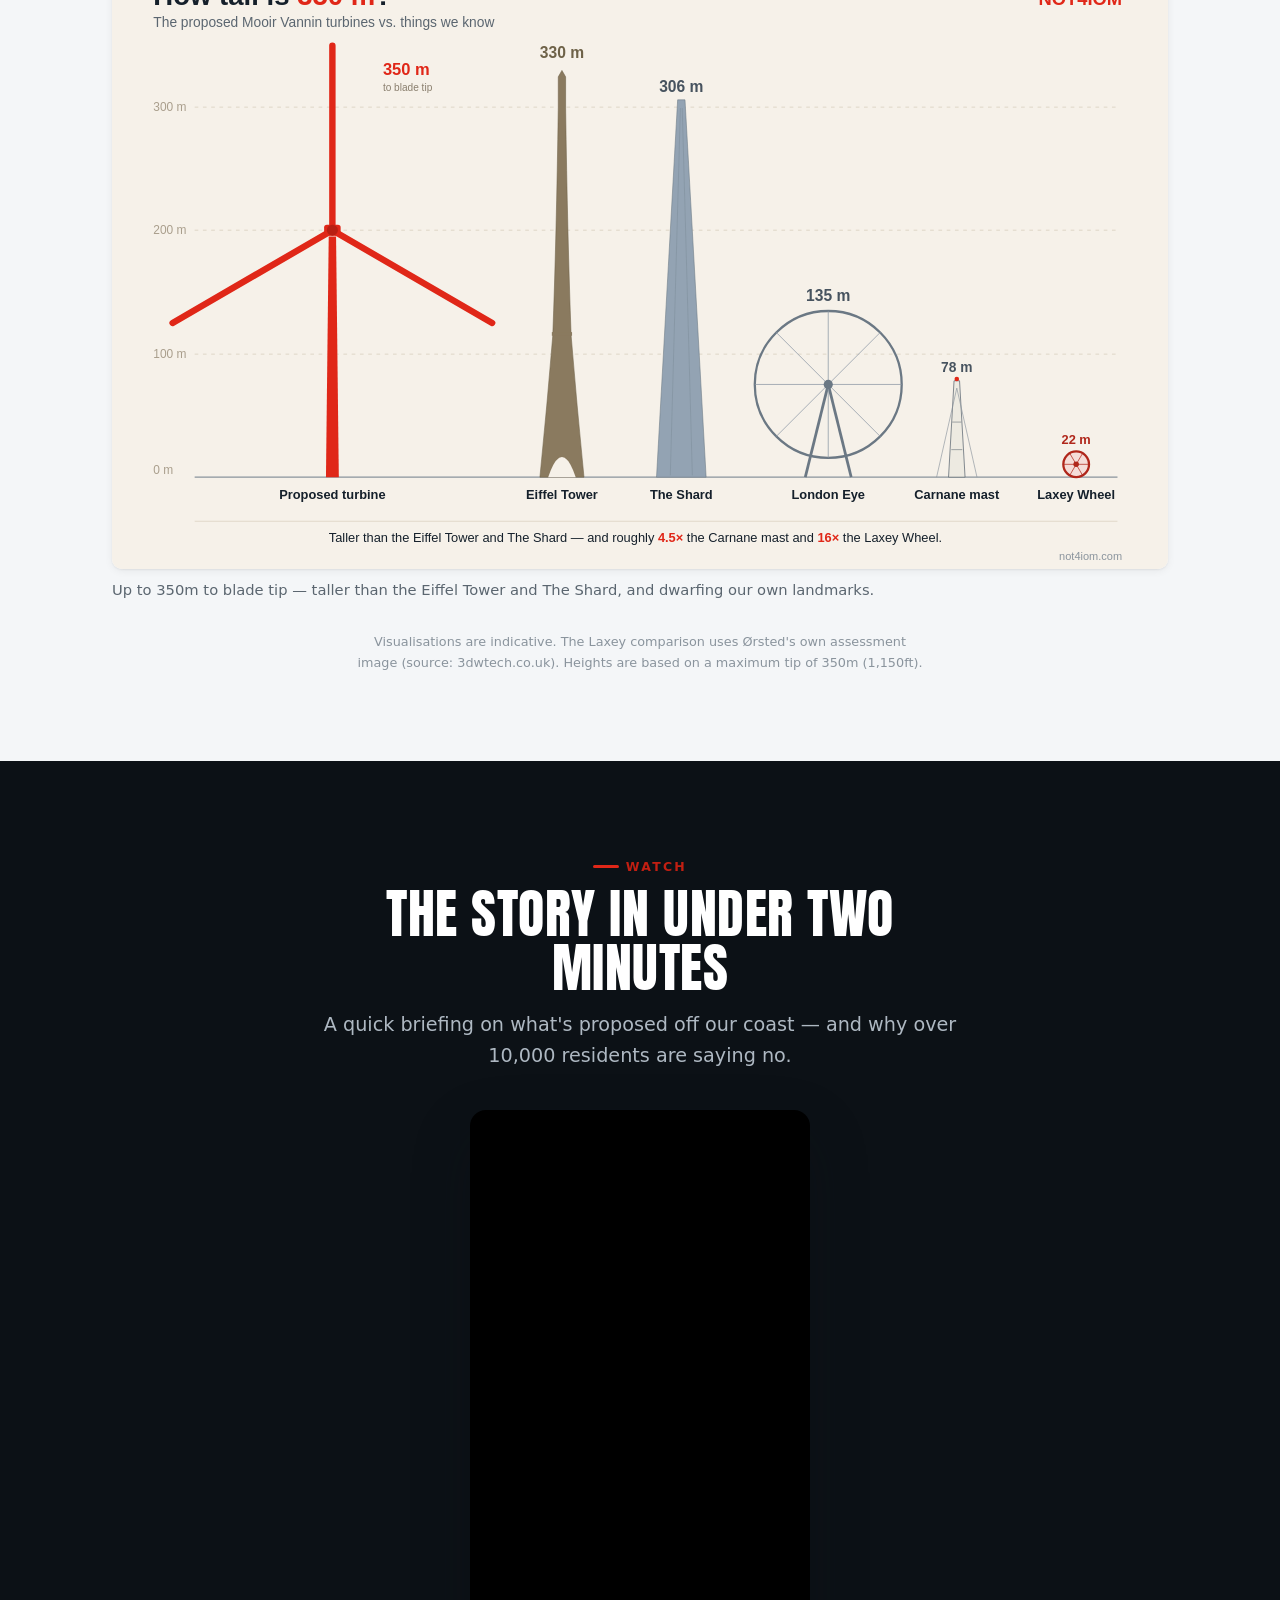
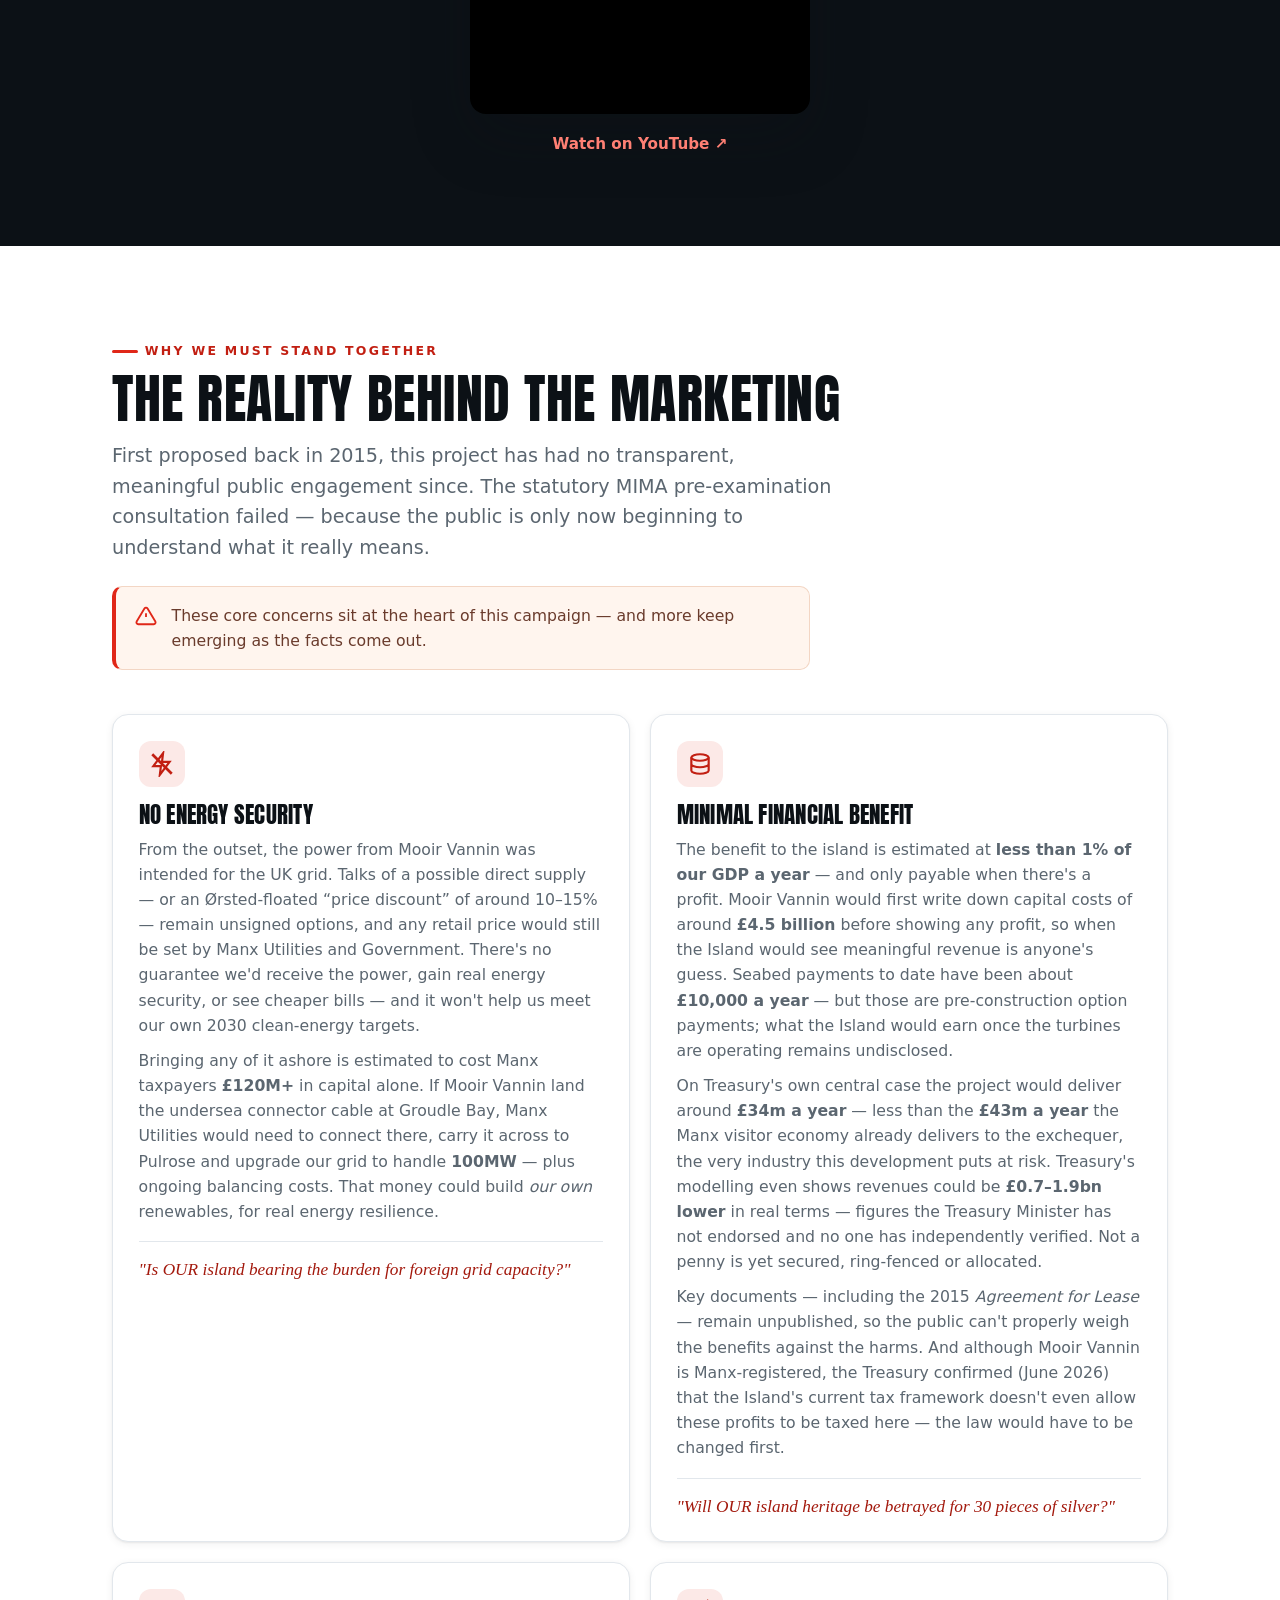
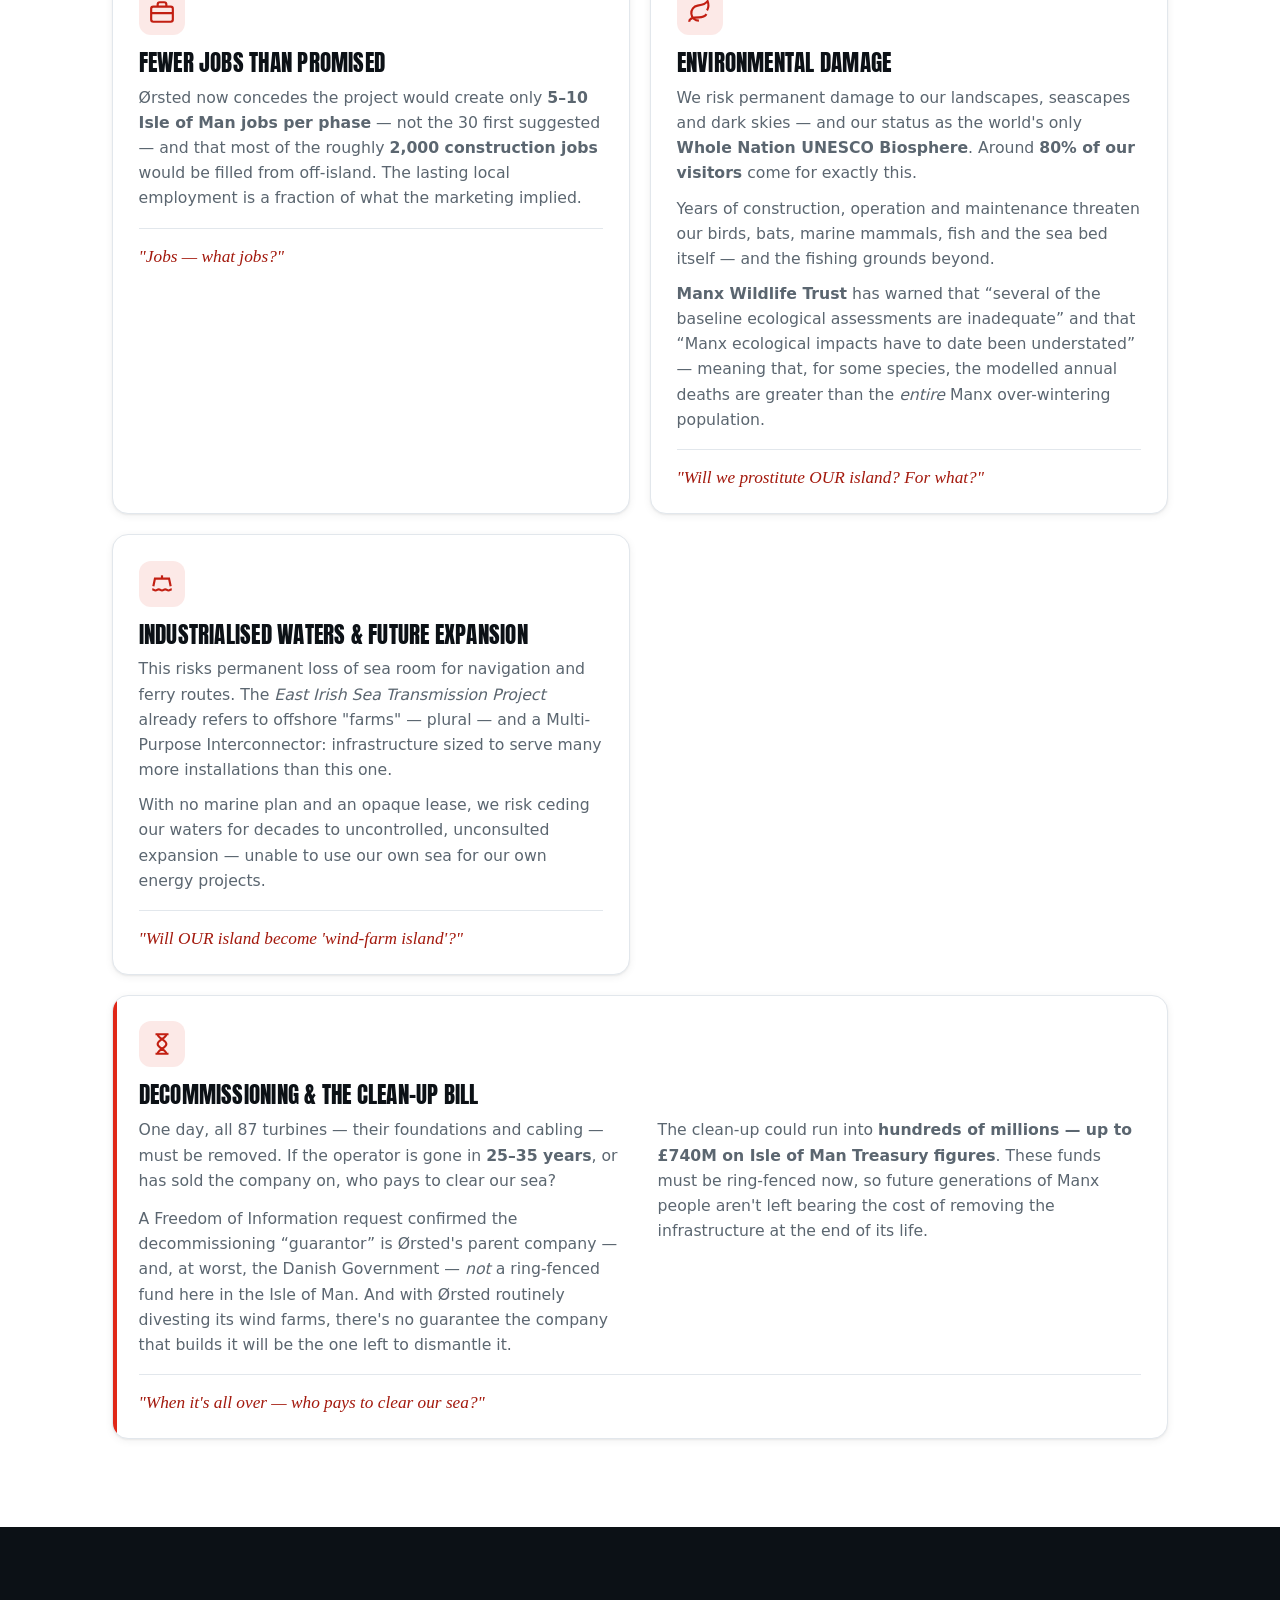
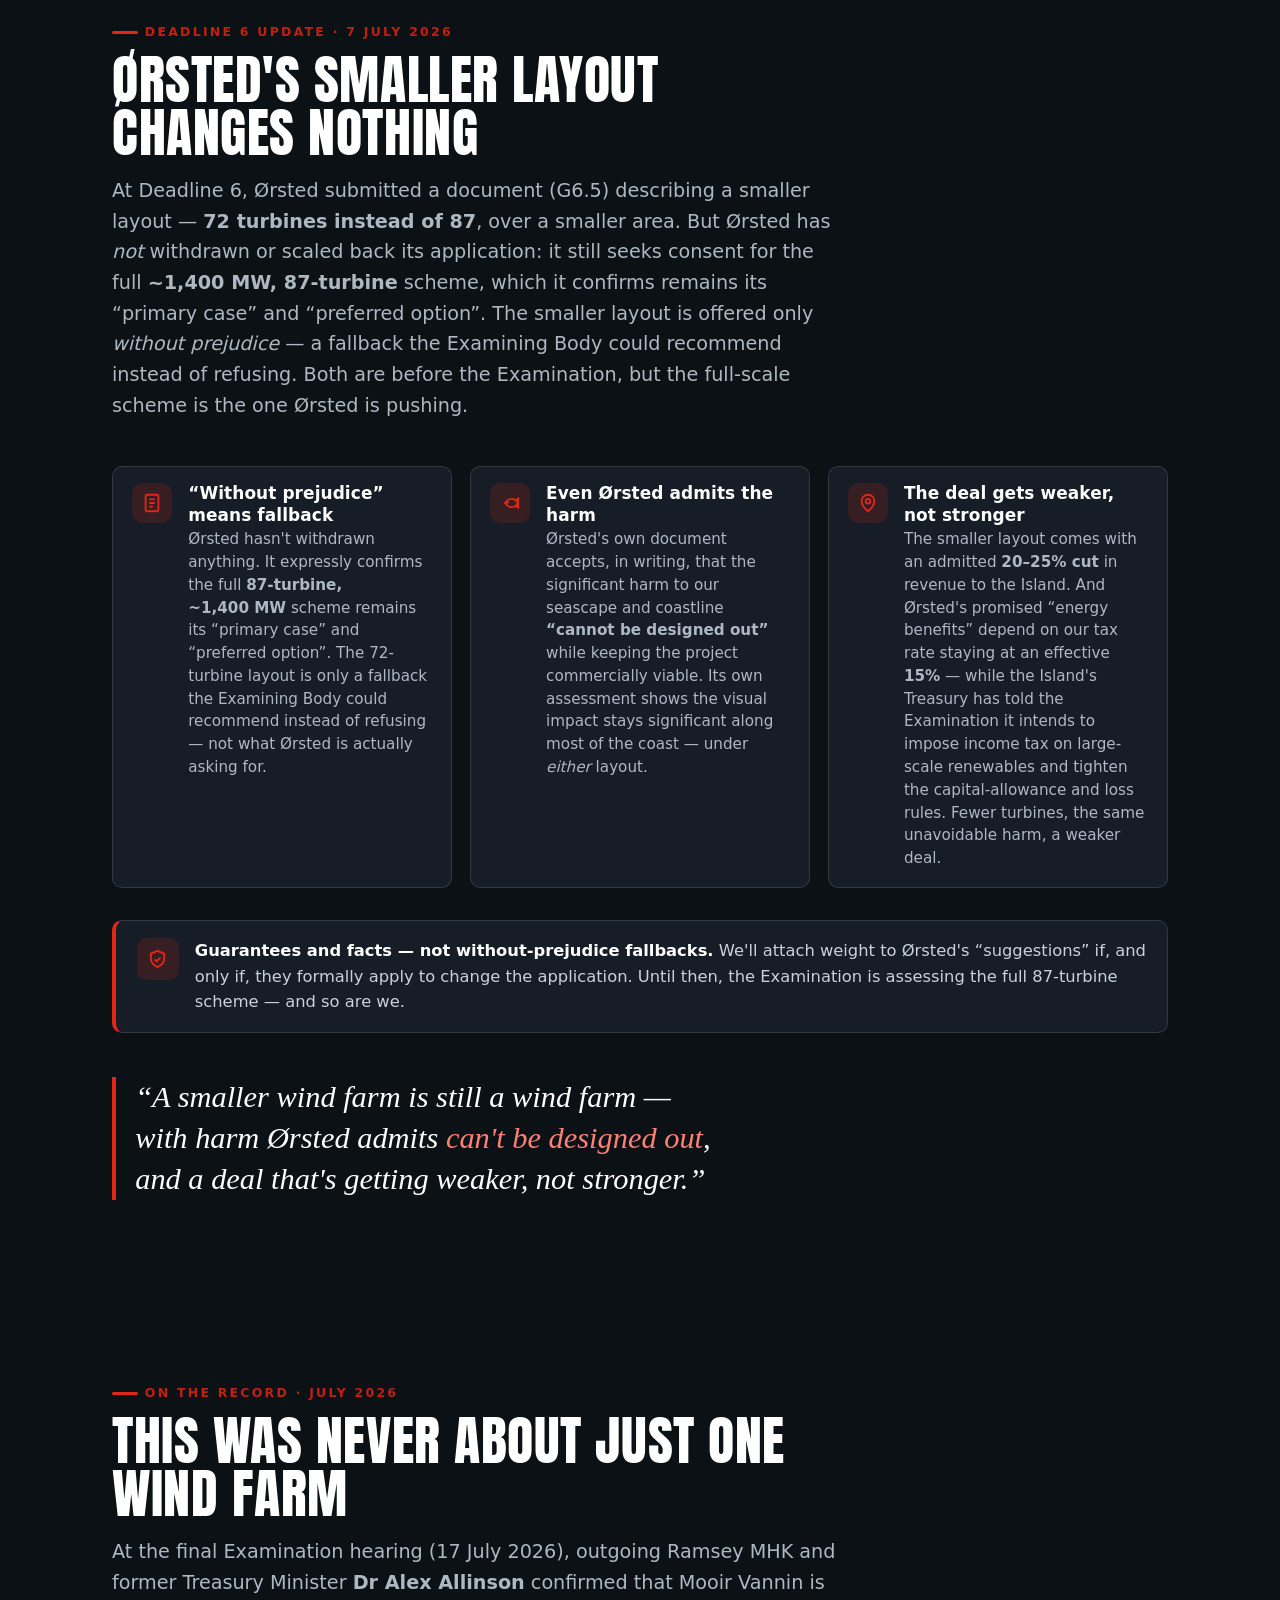
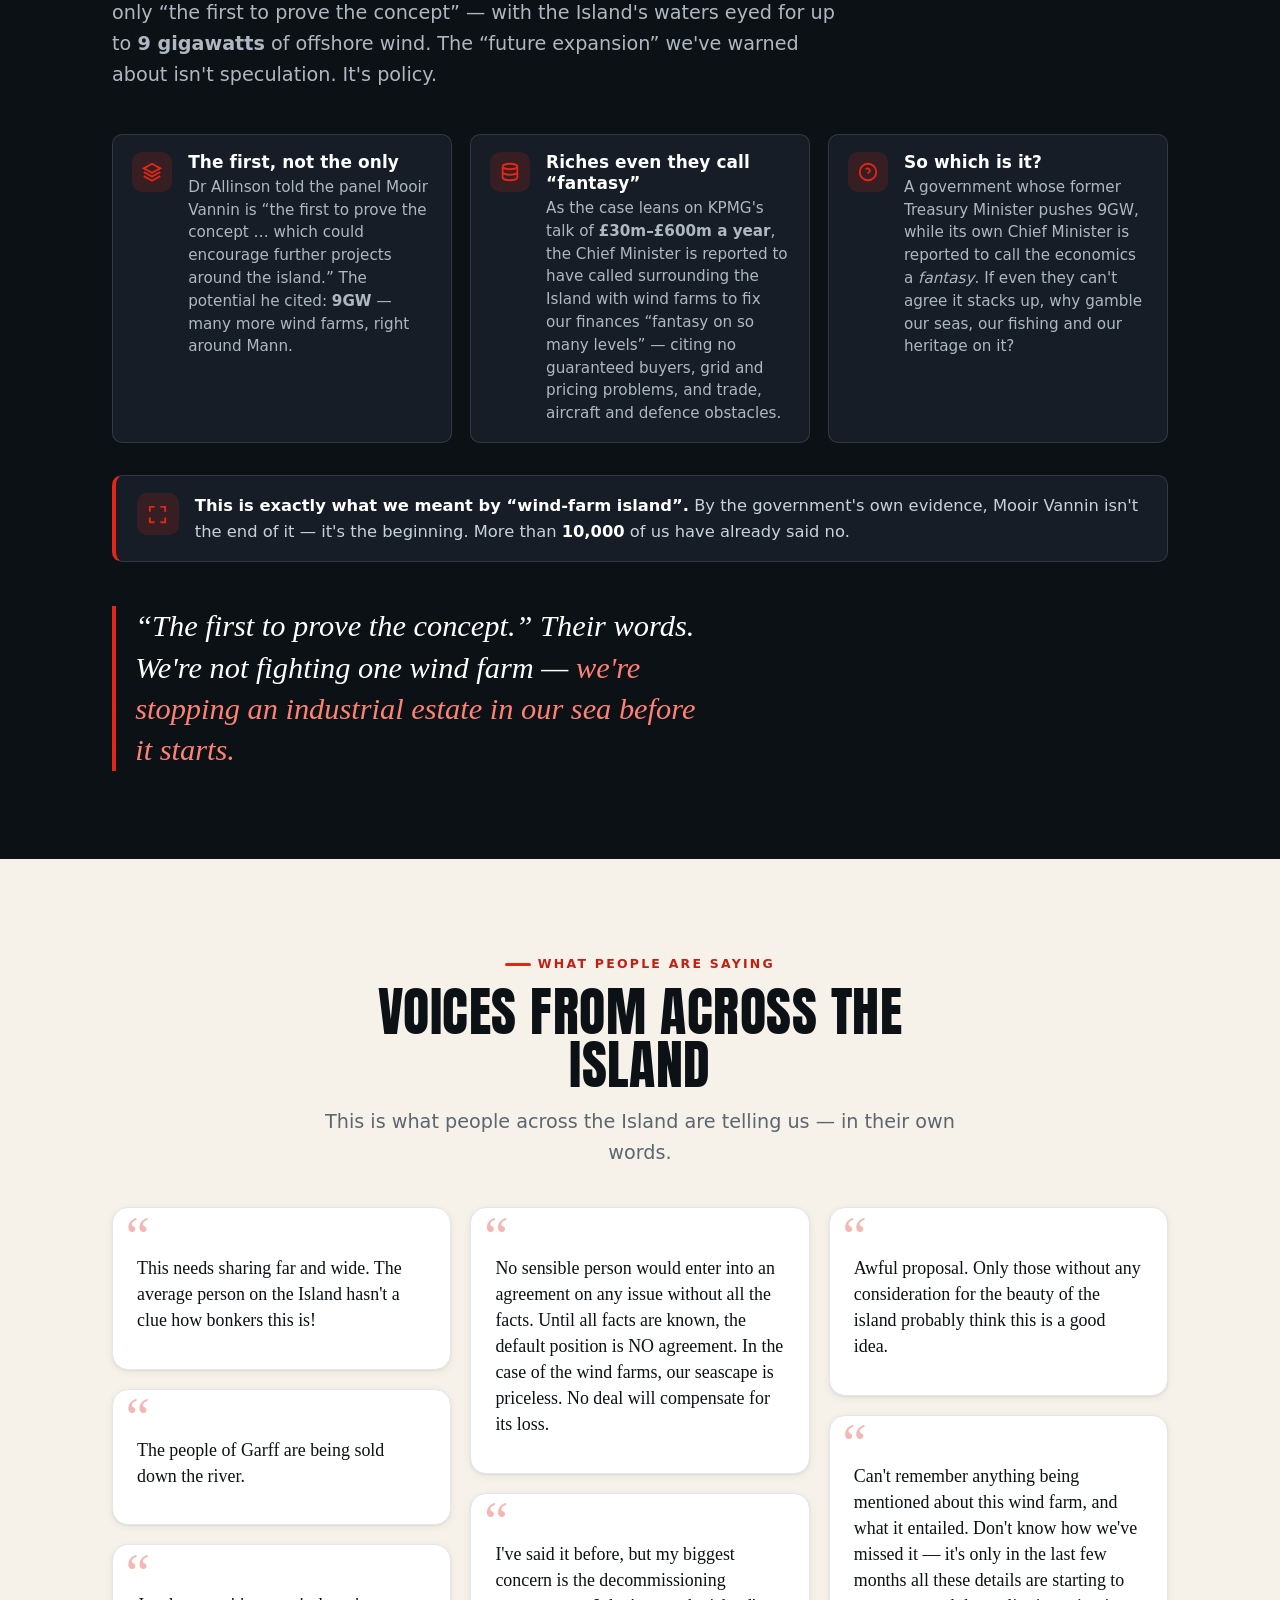
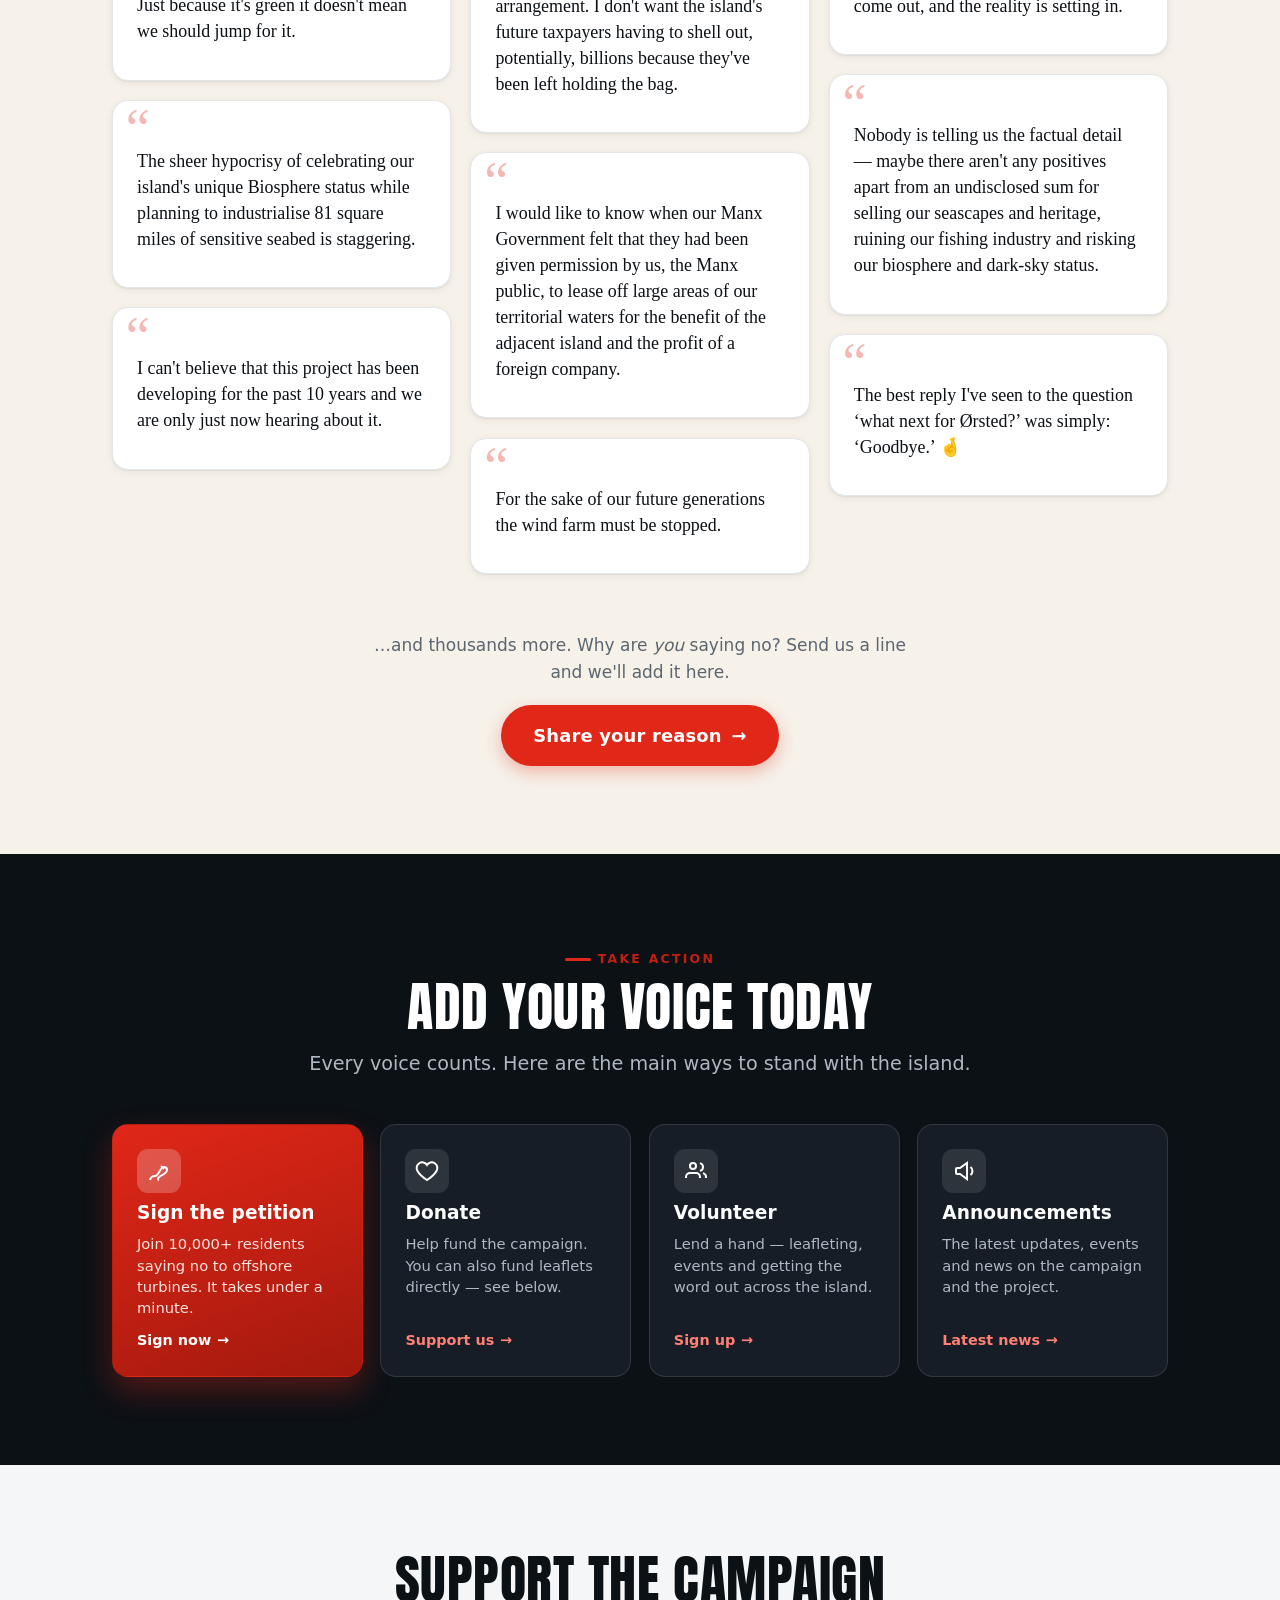
==== commit 4e7df58f: "Fold mailout points into site + add full mailout to News & Press Stage 2 — new attributed detail fro" ====
--- a/index.html
+++ b/index.html
@@ -397,7 +397,7 @@
         </p>
         <div class="consult">
           <svg viewBox="0 0 24 24" fill="none" stroke="currentColor" stroke-width="2" aria-hidden="true"><path d="M12 9v4M12 17h.01"/><path d="M10.3 3.9 1.8 18a2 2 0 0 0 1.7 3h17a2 2 0 0 0 1.7-3L13.7 3.9a2 2 0 0 0-3.4 0Z"/></svg>
-          <span>Five concerns sit at the heart of this campaign — and more keep emerging as the facts come out.</span>
+          <span>These core concerns sit at the heart of this campaign — and more keep emerging as the facts come out.</span>
         </div>
       </div>
 
@@ -414,8 +414,16 @@
           <span class="pico" aria-hidden="true"><svg viewBox="0 0 24 24" fill="none" stroke="currentColor" stroke-width="2"><ellipse cx="12" cy="6" rx="8" ry="3"/><path d="M4 6v6c0 1.7 3.6 3 8 3s8-1.3 8-3V6M4 12v6c0 1.7 3.6 3 8 3s8-1.3 8-3v-6"/></svg></span>
           <h3>Minimal financial benefit</h3>
           <p>The benefit to the island is estimated at <strong>less than 1% of our GDP a year</strong> — and only payable when there's a profit. Mooir Vannin would first write down capital costs of around <strong>£4.5 billion</strong> before showing any profit, so when the Island would see meaningful revenue is anyone's guess. Seabed payments to date have been about <strong>£10,000 a year</strong> — but those are pre-construction option payments; what the Island would earn once the turbines are operating remains undisclosed.</p>
+          <p>On Treasury's own central case the project would deliver around <strong>£34m a year</strong> — less than the <strong>£43m a year</strong> the Manx visitor economy already delivers to the exchequer, the very industry this development puts at risk. Treasury's modelling even shows revenues could be <strong>£0.7–1.9bn lower</strong> in real terms — figures the Treasury Minister has not endorsed and no one has independently verified. Not a penny is yet secured, ring-fenced or allocated.</p>
           <p>Key documents — including the 2015 <em>Agreement for Lease</em> — remain unpublished, so the public can't properly weigh the benefits against the harms. And although Mooir Vannin is Manx-registered, the Treasury confirmed (June 2026) that the Island's current tax framework doesn't even allow these profits to be taxed here — the law would have to be changed first.</p>
           <span class="pquote">"Will OUR island heritage be betrayed for 30 pieces of silver?"</span>
+        </article>
+
+        <article class="pillar reveal">
+          <span class="pico" aria-hidden="true"><svg viewBox="0 0 24 24" fill="none" stroke="currentColor" stroke-width="2"><rect x="2" y="7" width="20" height="14" rx="2"/><path d="M8 7V5a2 2 0 0 1 2-2h4a2 2 0 0 1 2 2v2"/><path d="M2 13h20"/></svg></span>
+          <h3>Fewer jobs than promised</h3>
+          <p>&Oslash;rsted now concedes the project would create only <strong>5&ndash;10 Isle of Man jobs per phase</strong> — not the 30 first suggested — and that most of the roughly <strong>2,000 construction jobs</strong> would be filled from off-island. The lasting local employment is a fraction of what the marketing implied.</p>
+          <span class="pquote">"Jobs — what jobs?"</span>
         </article>
 
         <article class="pillar reveal">
@@ -423,6 +431,7 @@
           <h3>Environmental damage</h3>
           <p>We risk permanent damage to our landscapes, seascapes and dark skies — and our status as the world's only <strong>Whole Nation UNESCO Biosphere</strong>. Around <strong>80% of our visitors</strong> come for exactly this.</p>
           <p>Years of construction, operation and maintenance threaten our birds, bats, marine mammals, fish and the sea bed itself — and the fishing grounds beyond.</p>
+          <p><strong>Manx Wildlife Trust</strong> has warned that &ldquo;several of the baseline ecological assessments are inadequate&rdquo; and that &ldquo;Manx ecological impacts have to date been understated&rdquo; — meaning that, for some species, the modelled annual deaths are greater than the <em>entire</em> Manx over-wintering population.</p>
           <span class="pquote">"Will we prostitute OUR island? For what?"</span>
         </article>
 
--- a/styles.css
+++ b/styles.css
@@ -1203,6 +1203,18 @@
   width: .5rem; height: .5rem; background: var(--red); border-radius: 50%;
 }
 .doc-cta { margin-top: clamp(1.6rem, 4vw, 2.2rem); }
+.doc-body h2 {
+  font-family: var(--font-body); font-size: 1.25rem; font-weight: 700;
+  color: var(--ink); line-height: 1.25; margin: 1.9rem 0 .55rem;
+}
+.doc-body h2:first-child { margin-top: 0; }
+.doc-download {
+  margin: 1.5rem 0; padding: 1.2rem 1.3rem;
+  background: var(--paper-2); border: 1px solid var(--line); border-radius: var(--radius);
+  display: flex; flex-wrap: wrap; align-items: center; gap: .9rem 1.1rem;
+}
+.doc-download p { margin: 0; color: var(--text); font-size: .98rem; flex: 1 1 220px; }
+.doc-download .meta { color: var(--muted); font-size: .85rem; }
 
 /* News & press index */
 .news-list { list-style: none; padding: 0; margin: clamp(1.2rem, 3vw, 1.8rem) 0 0; }
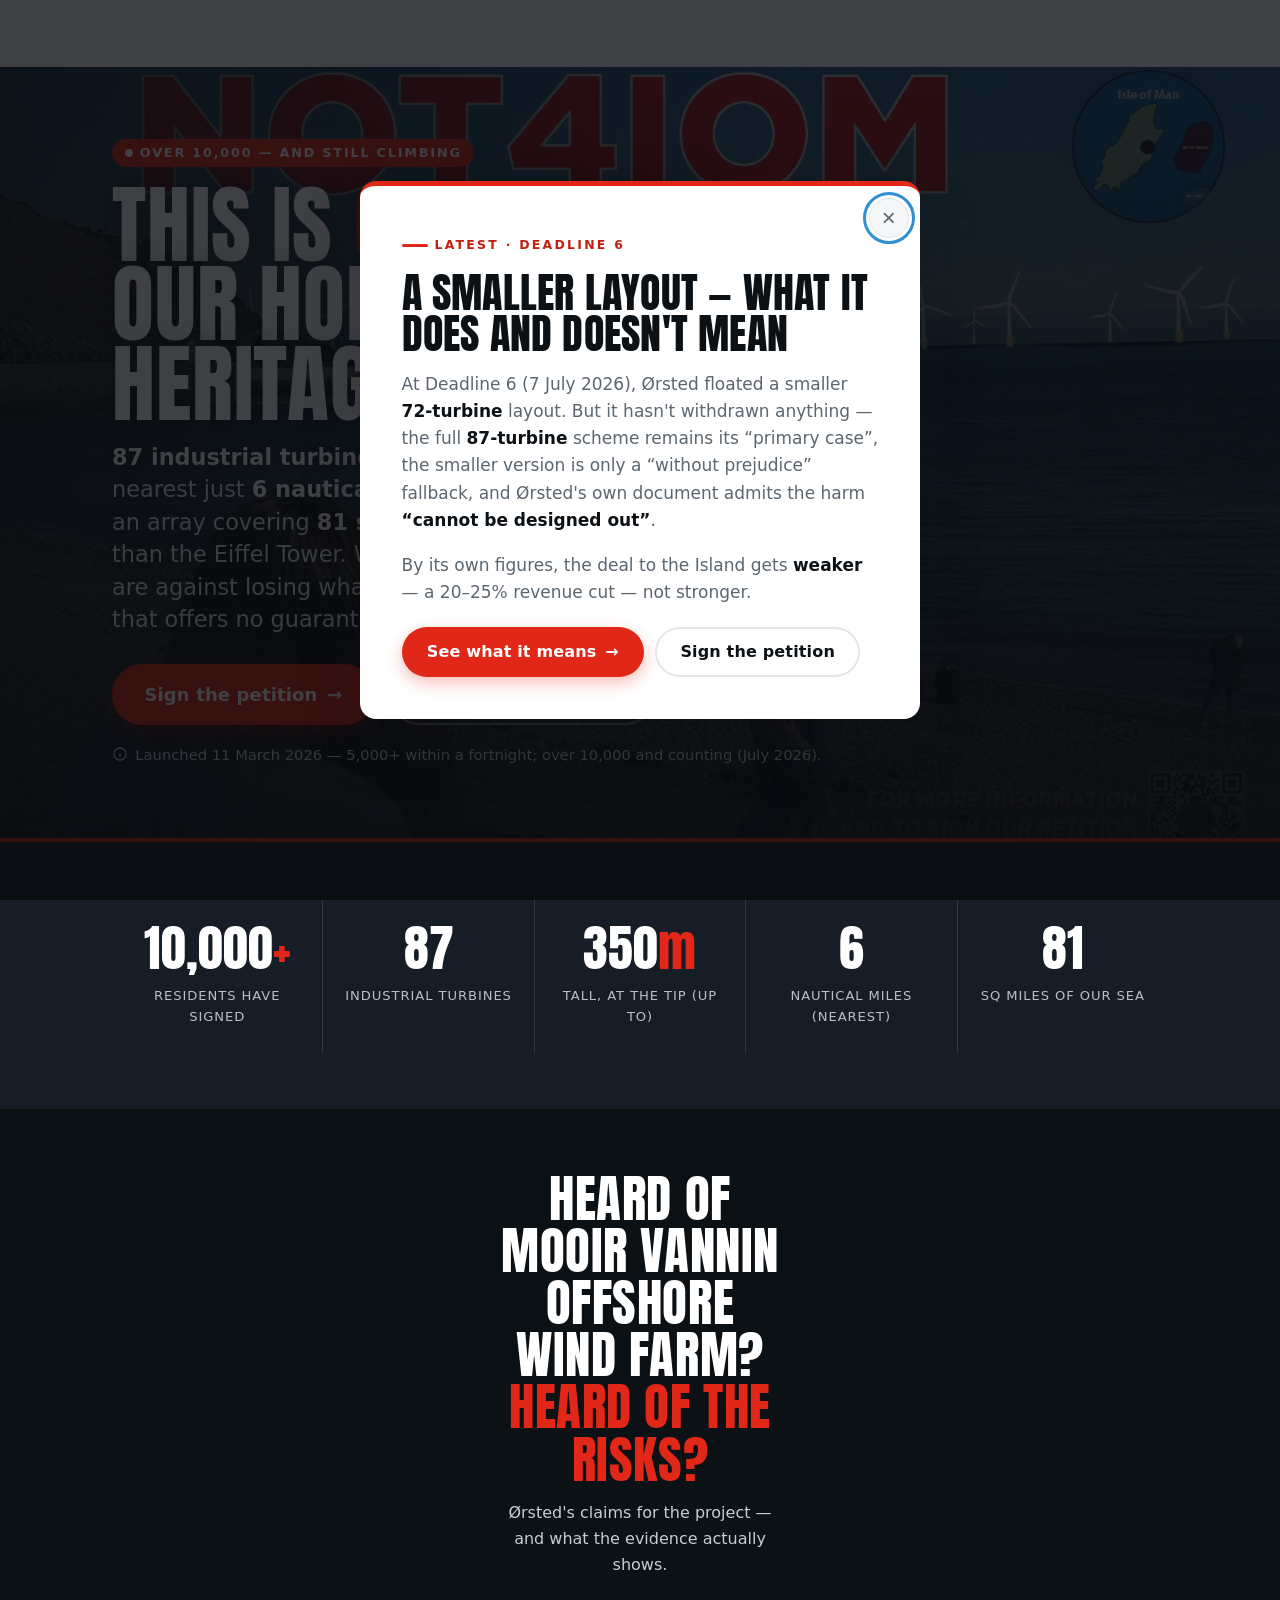
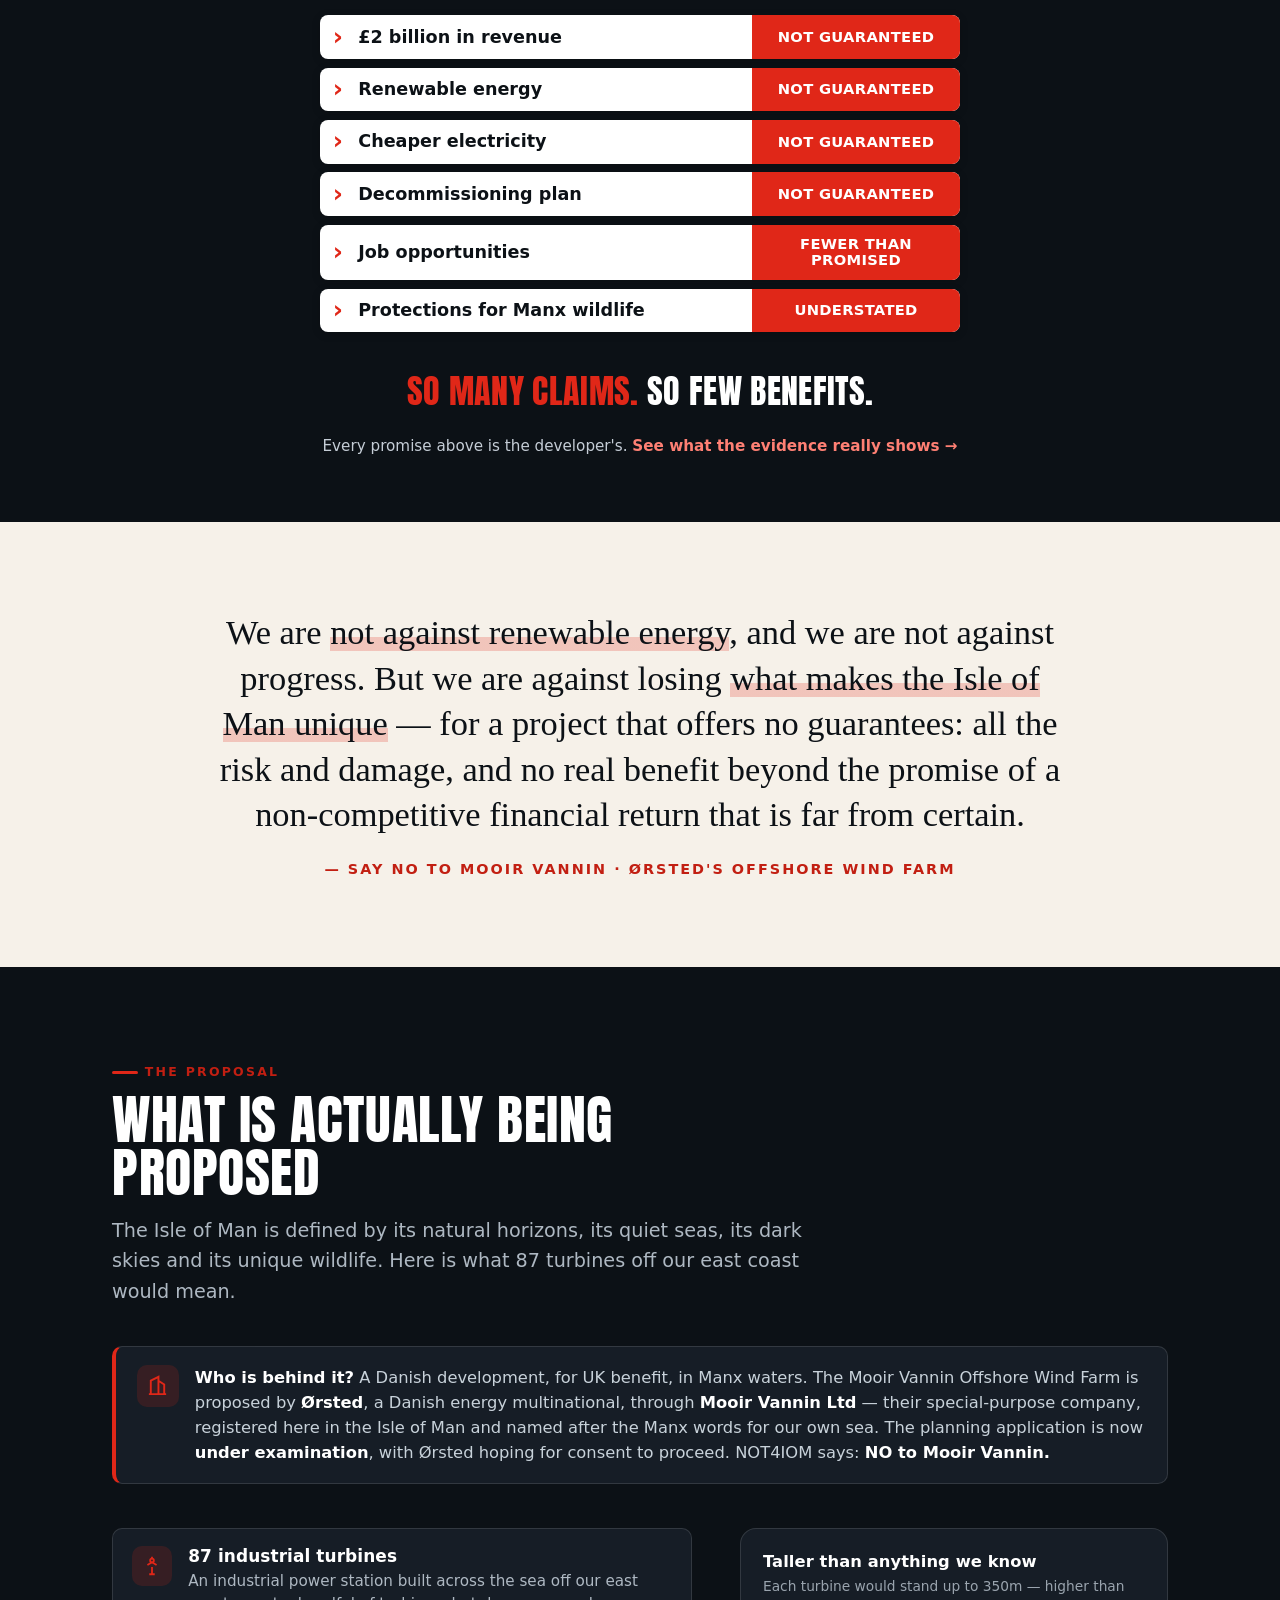
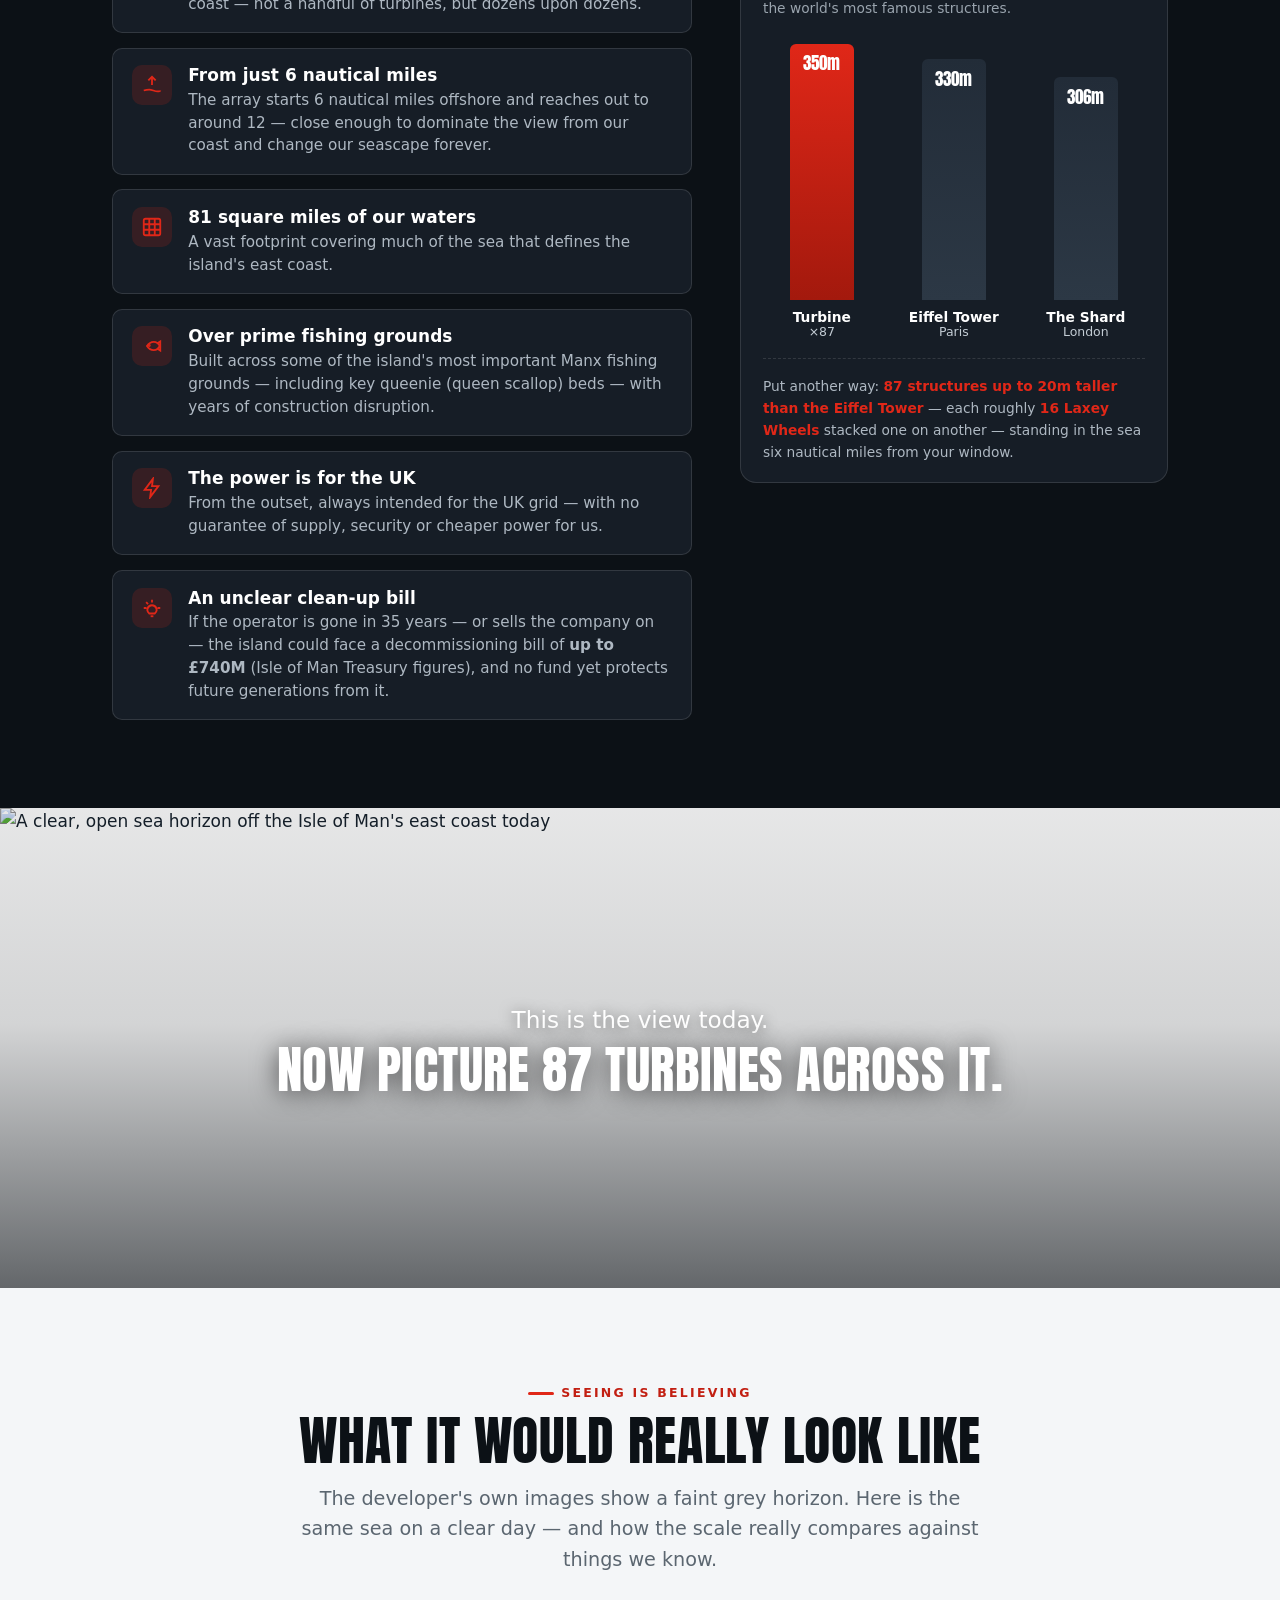
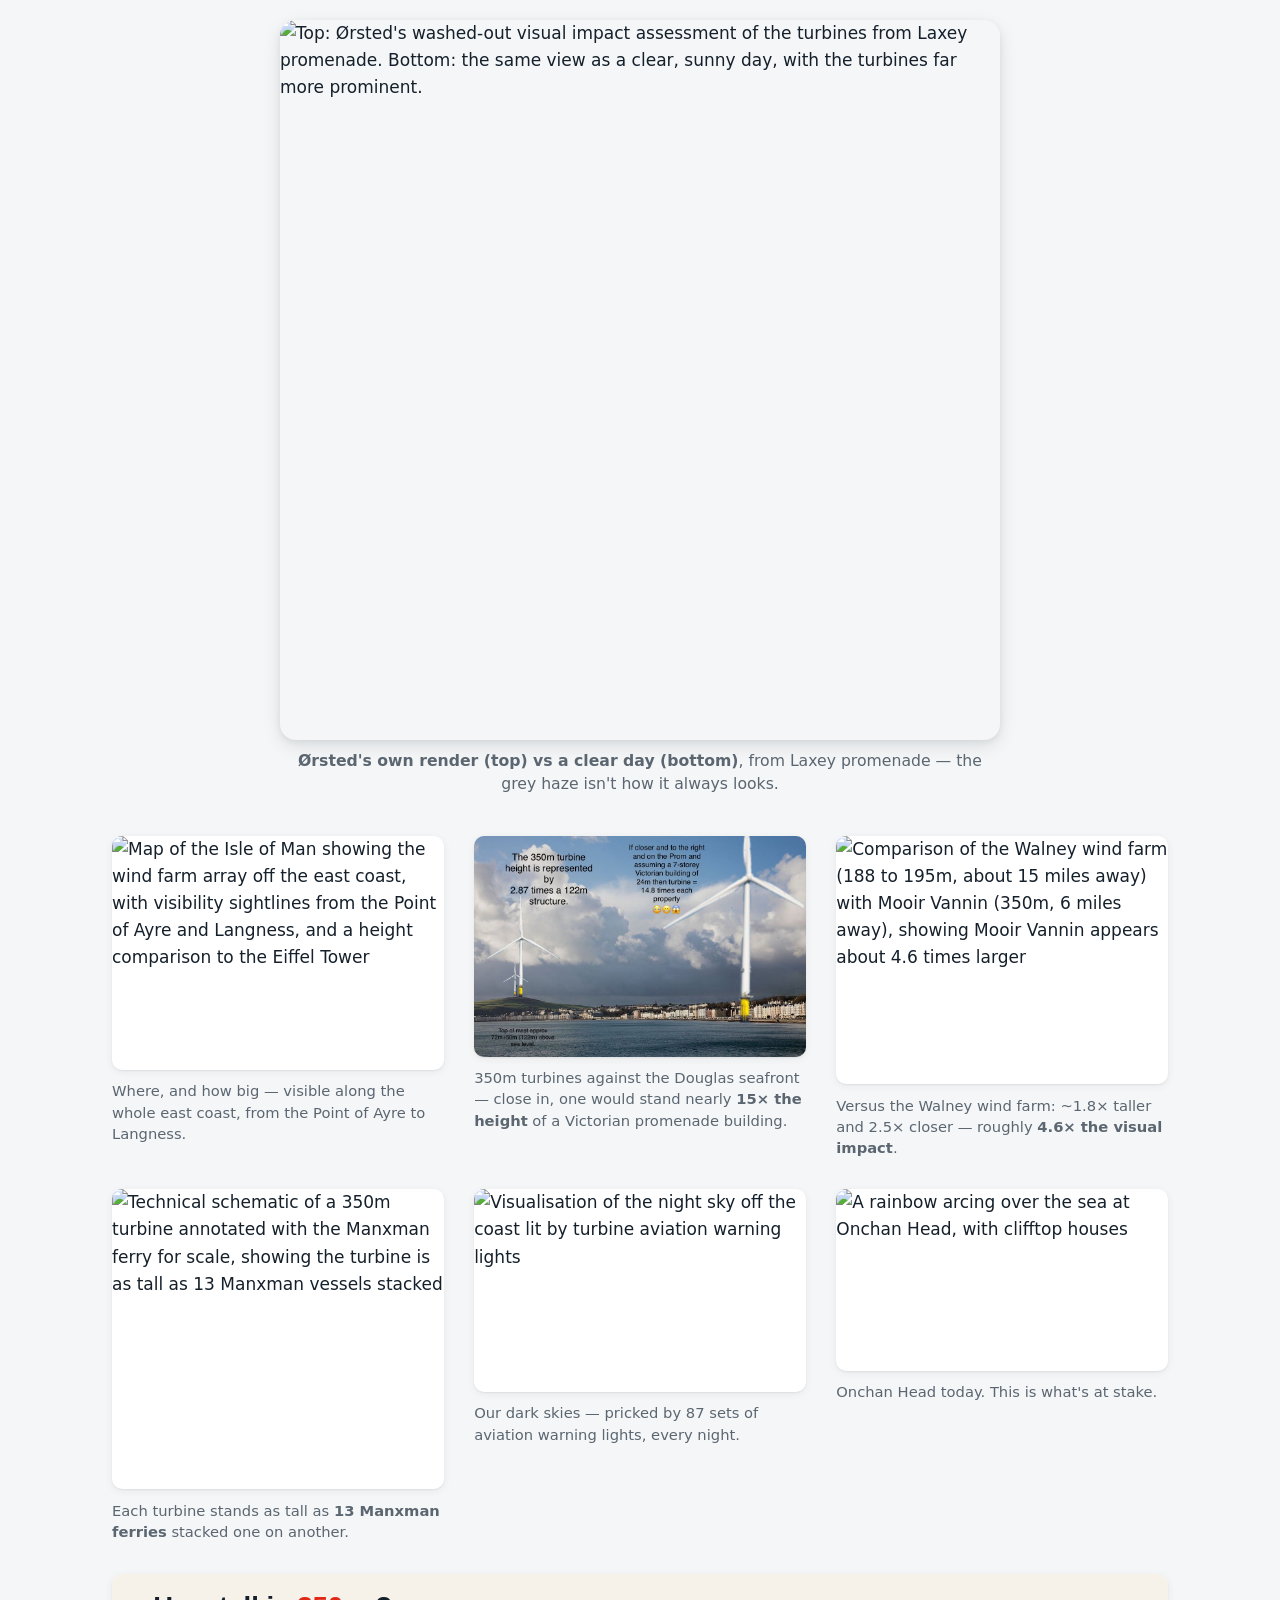
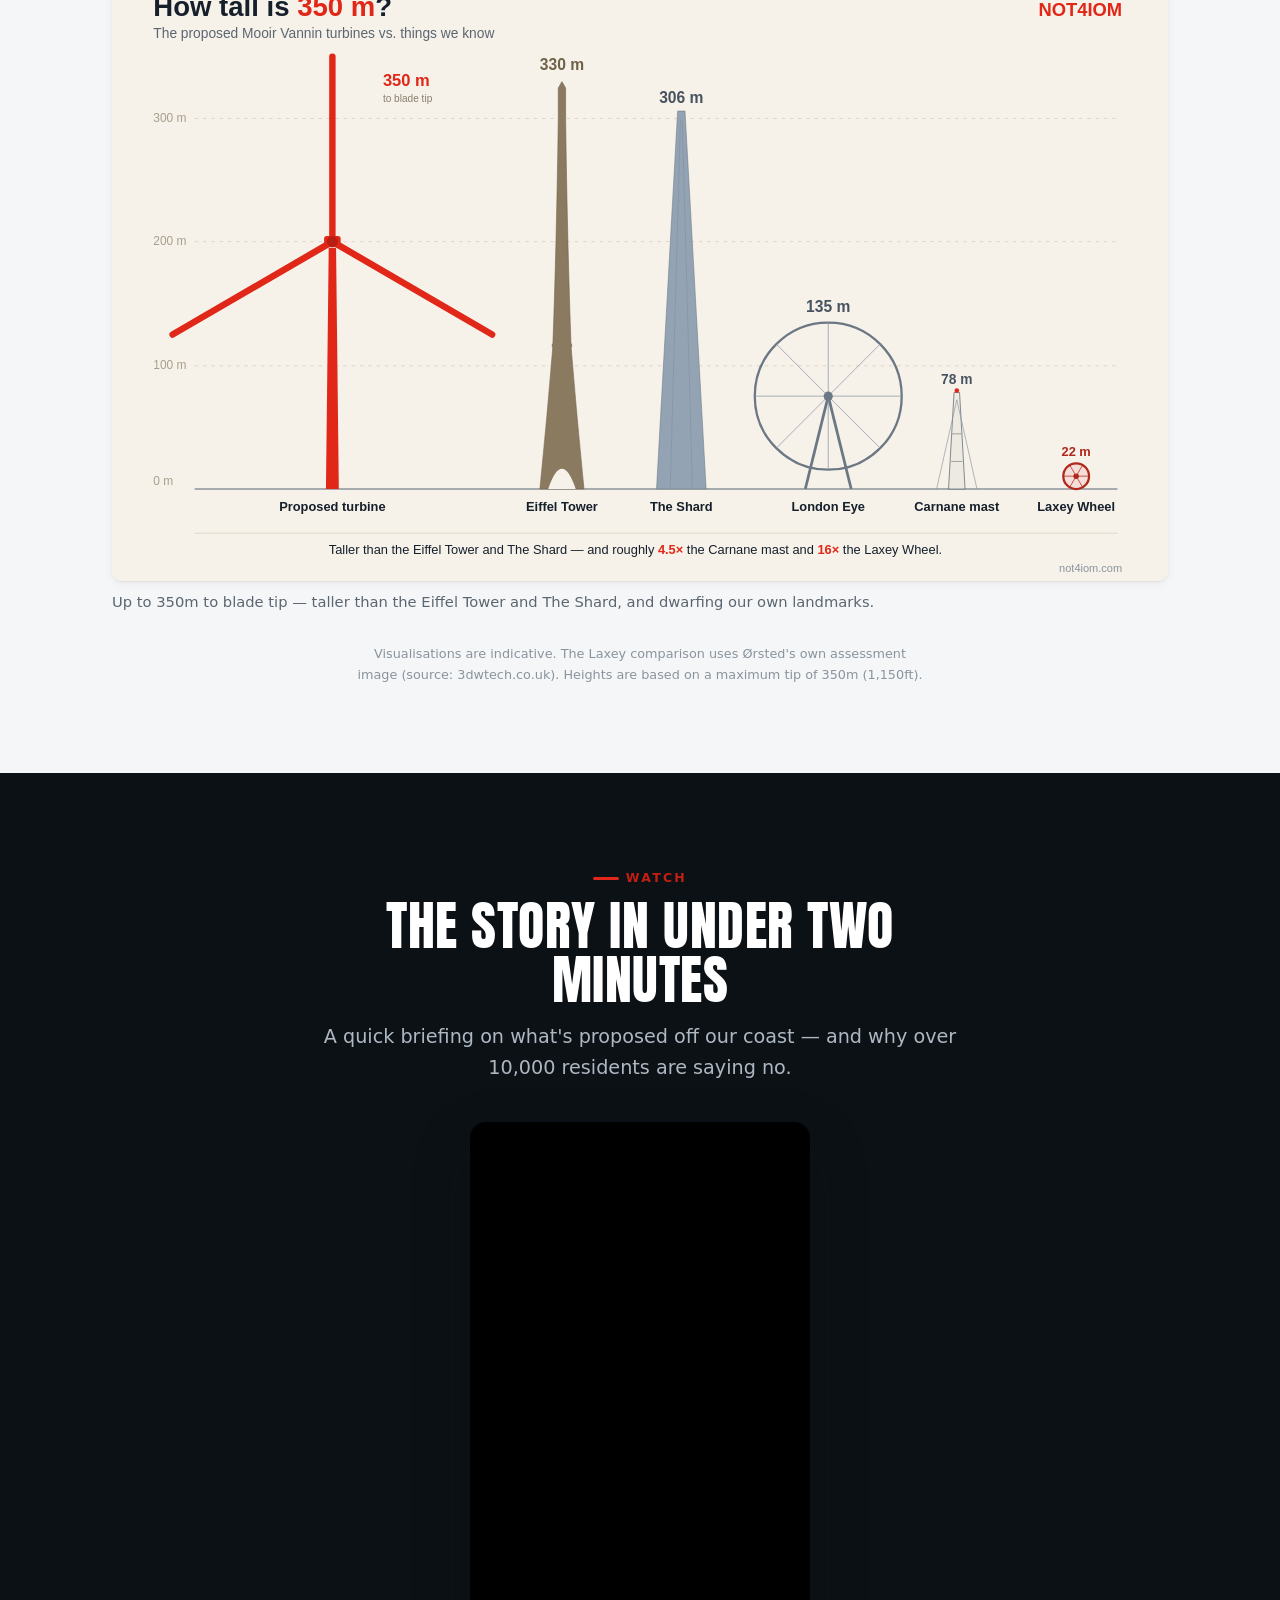
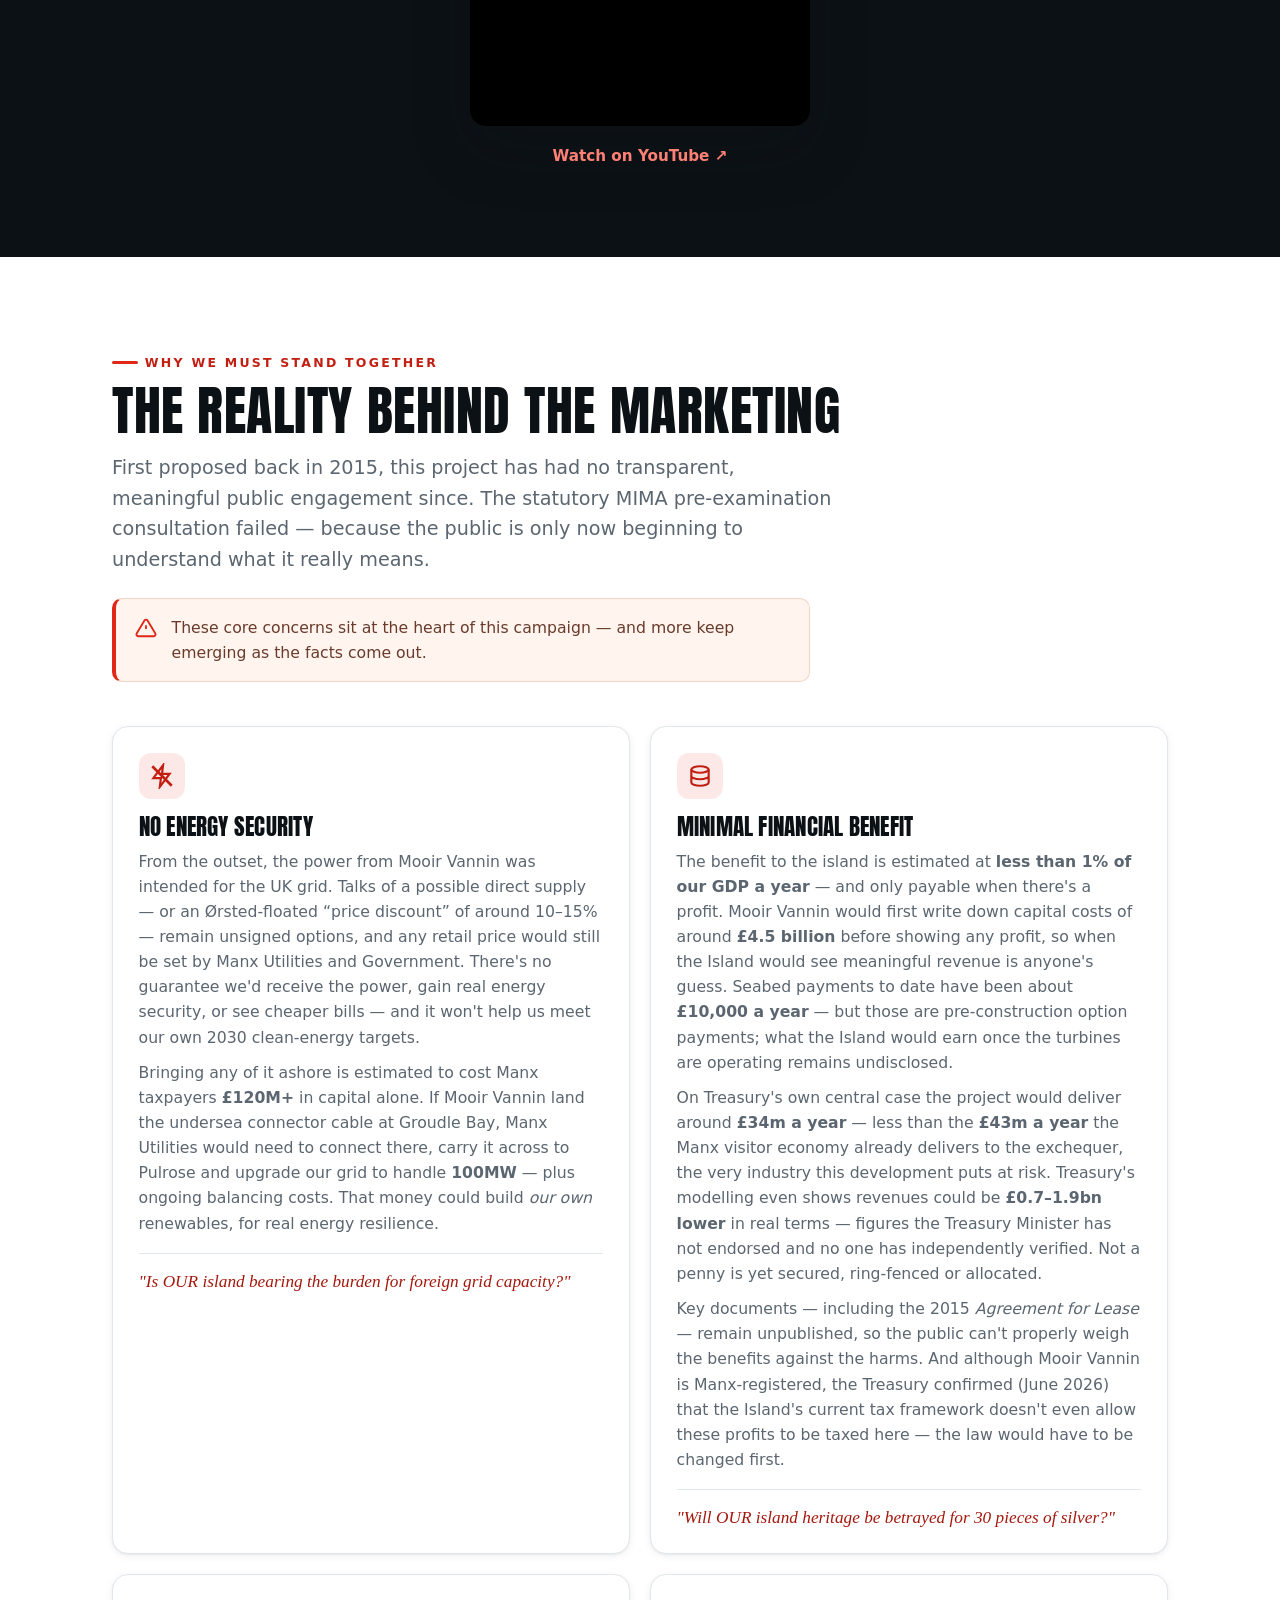
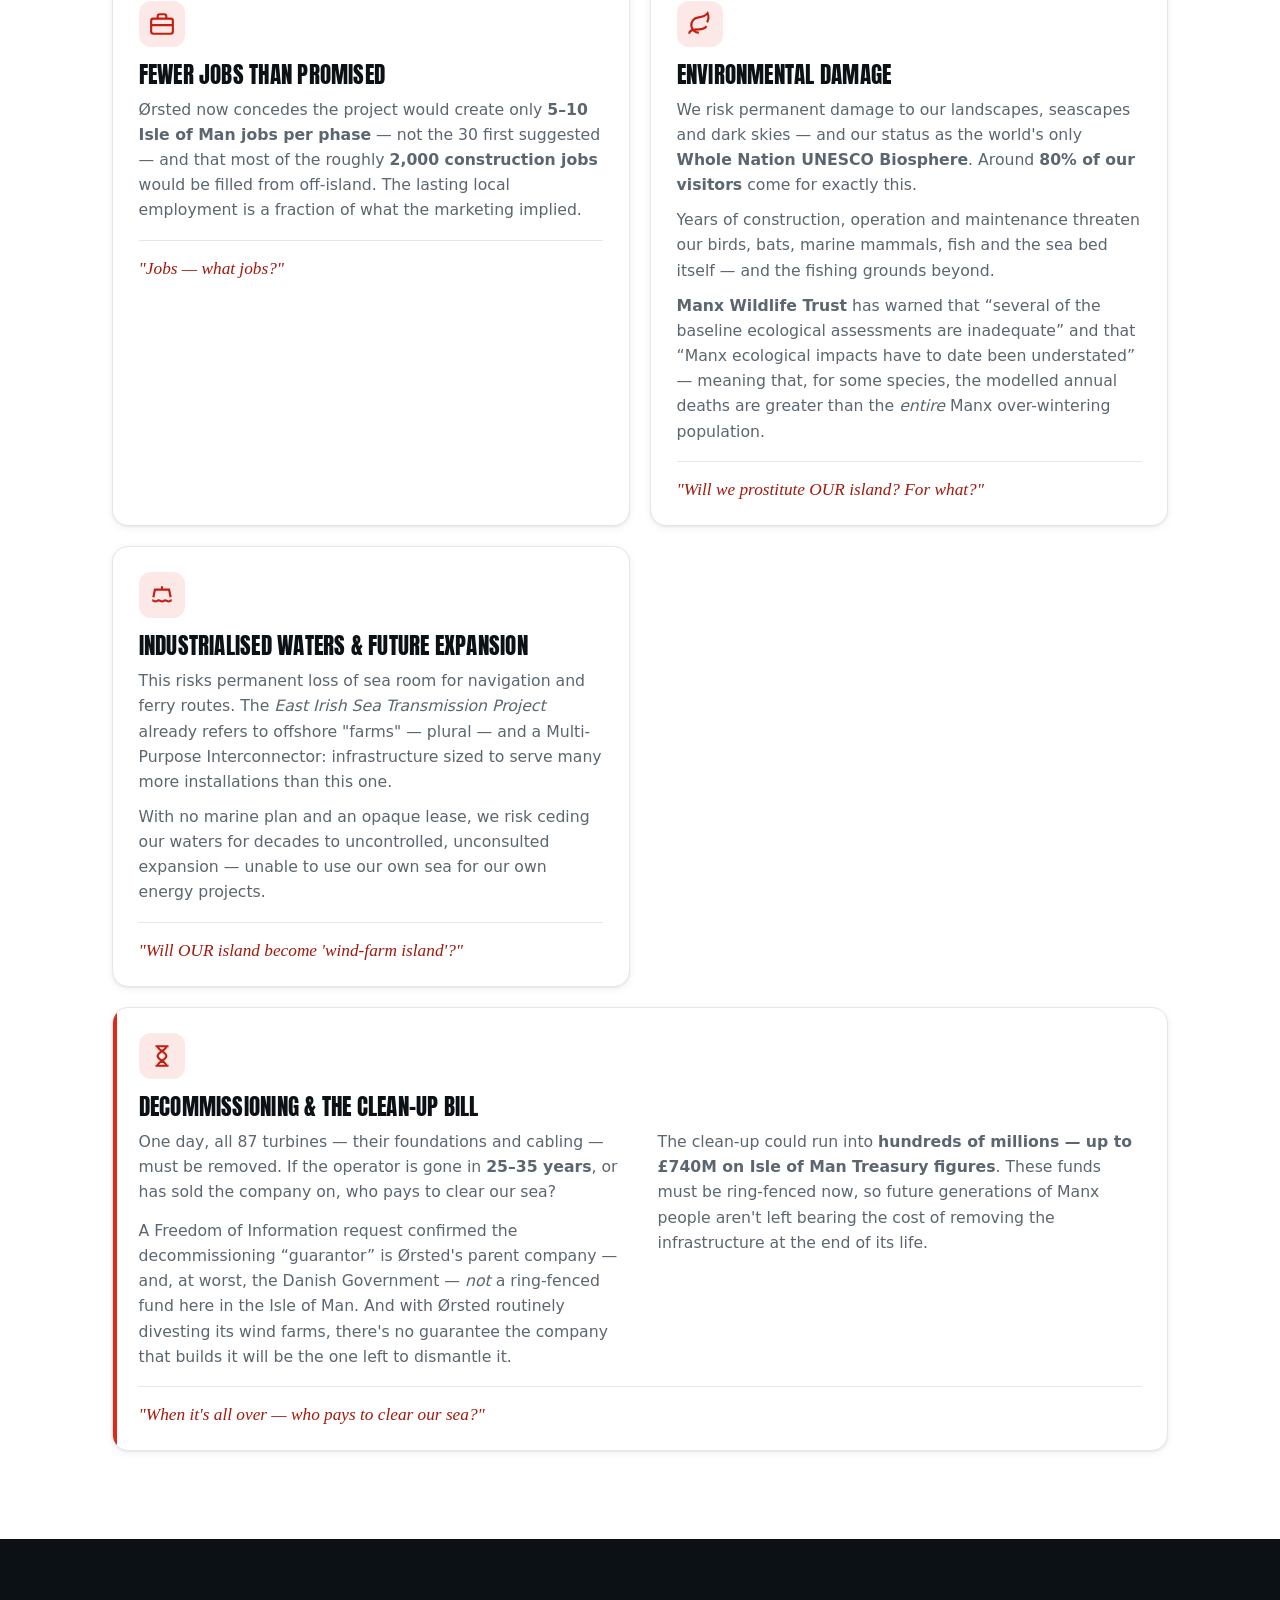
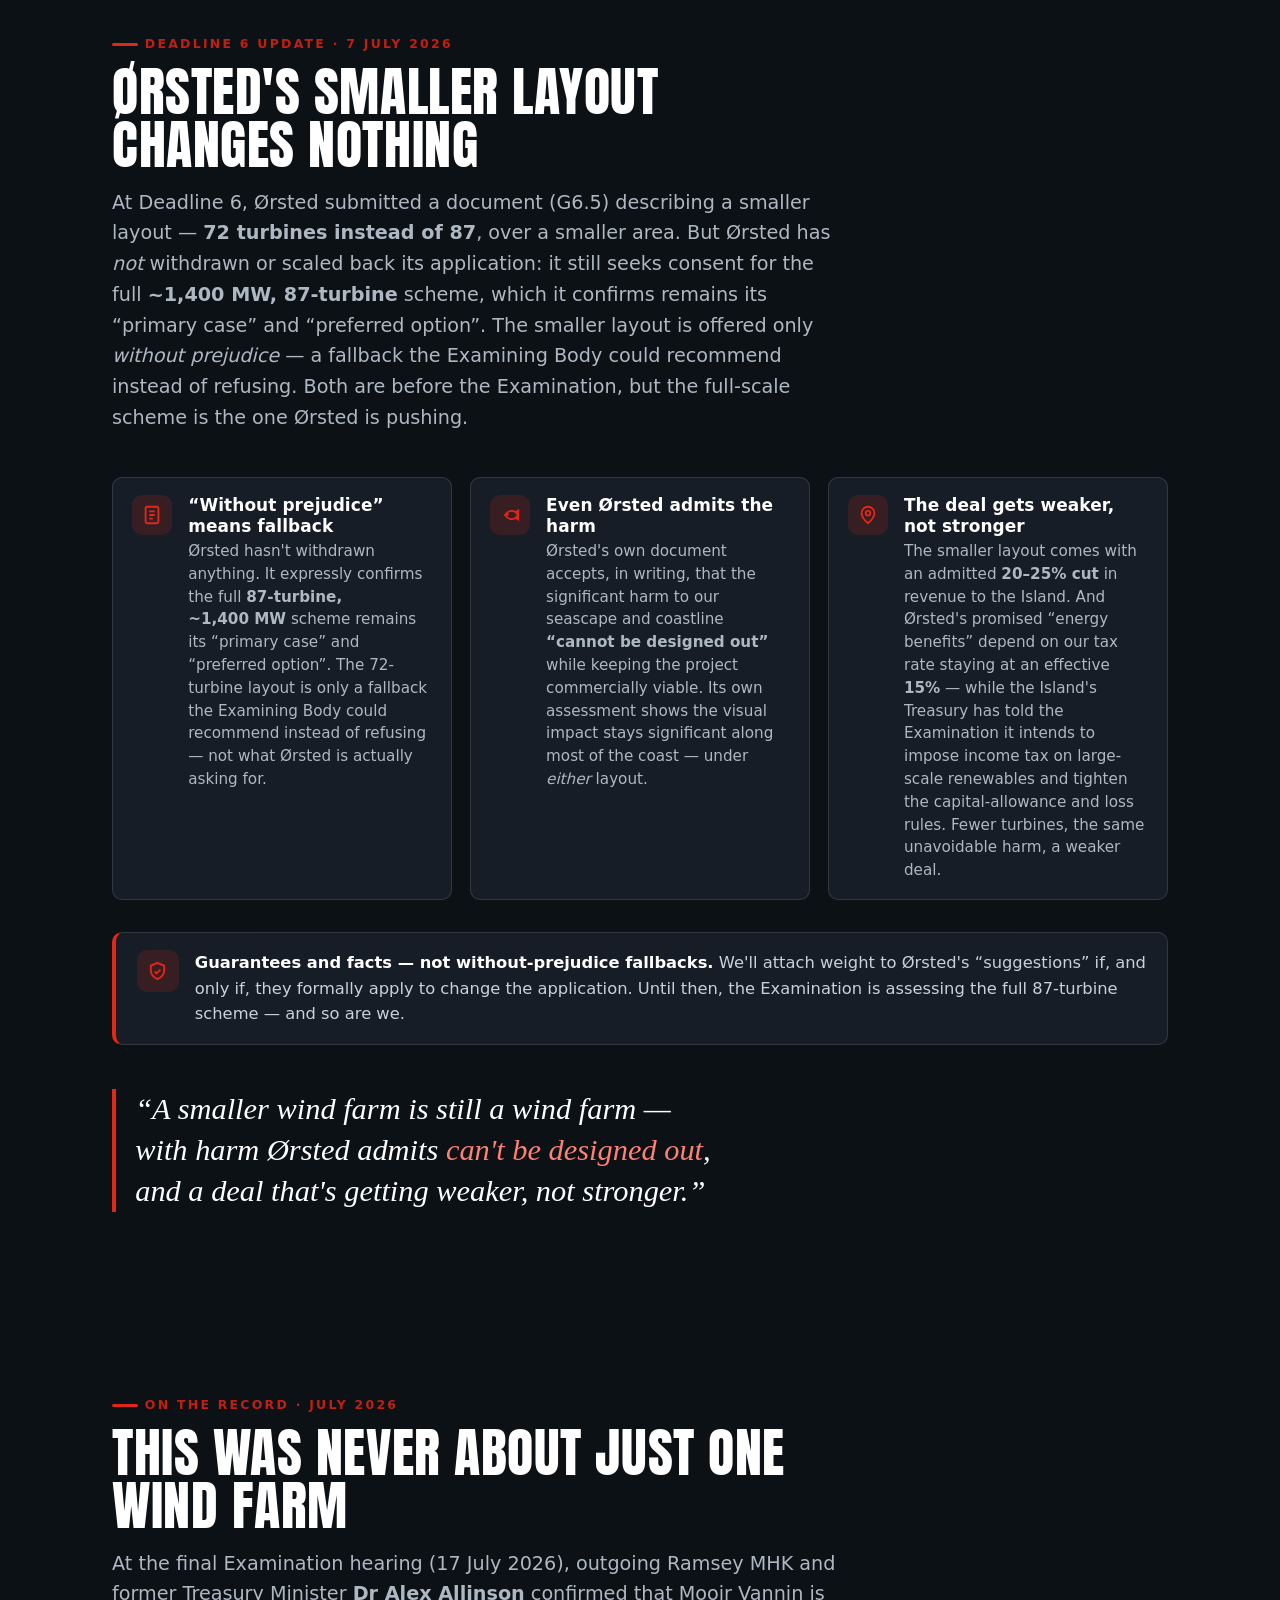
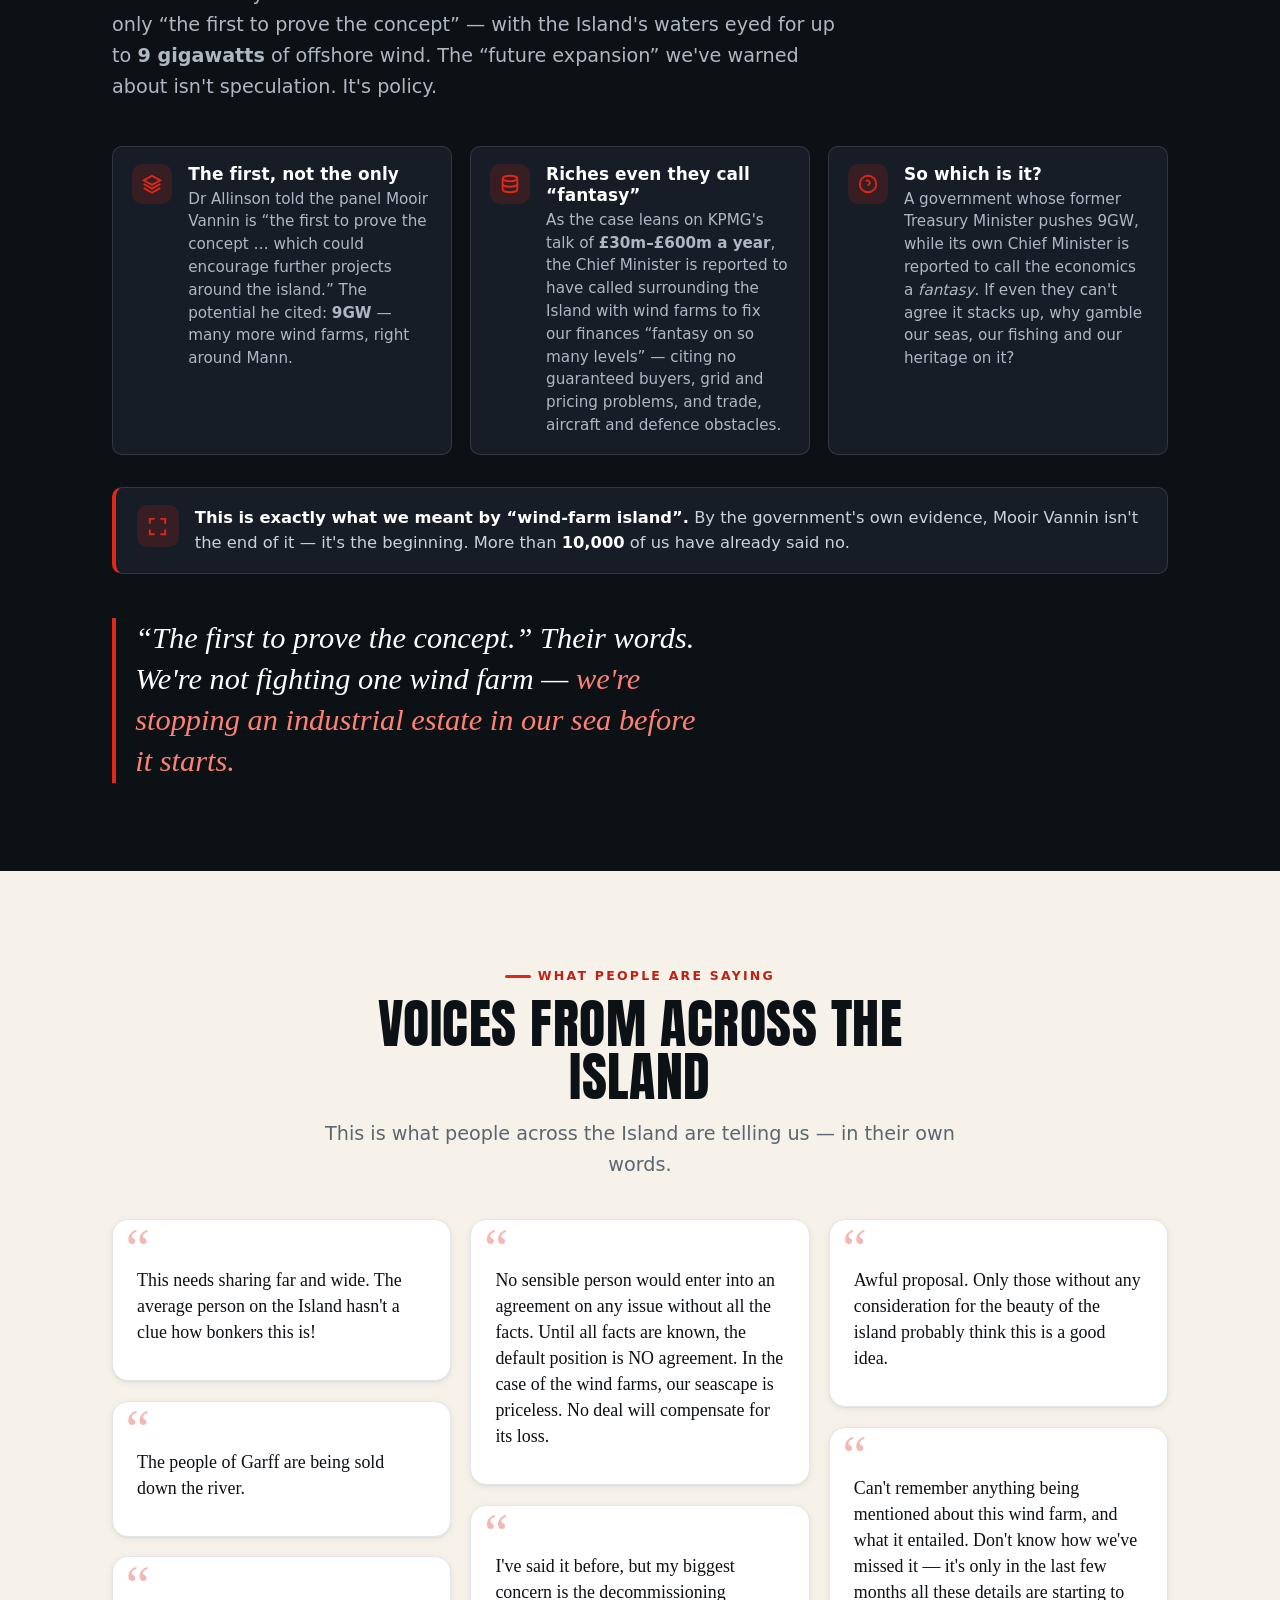
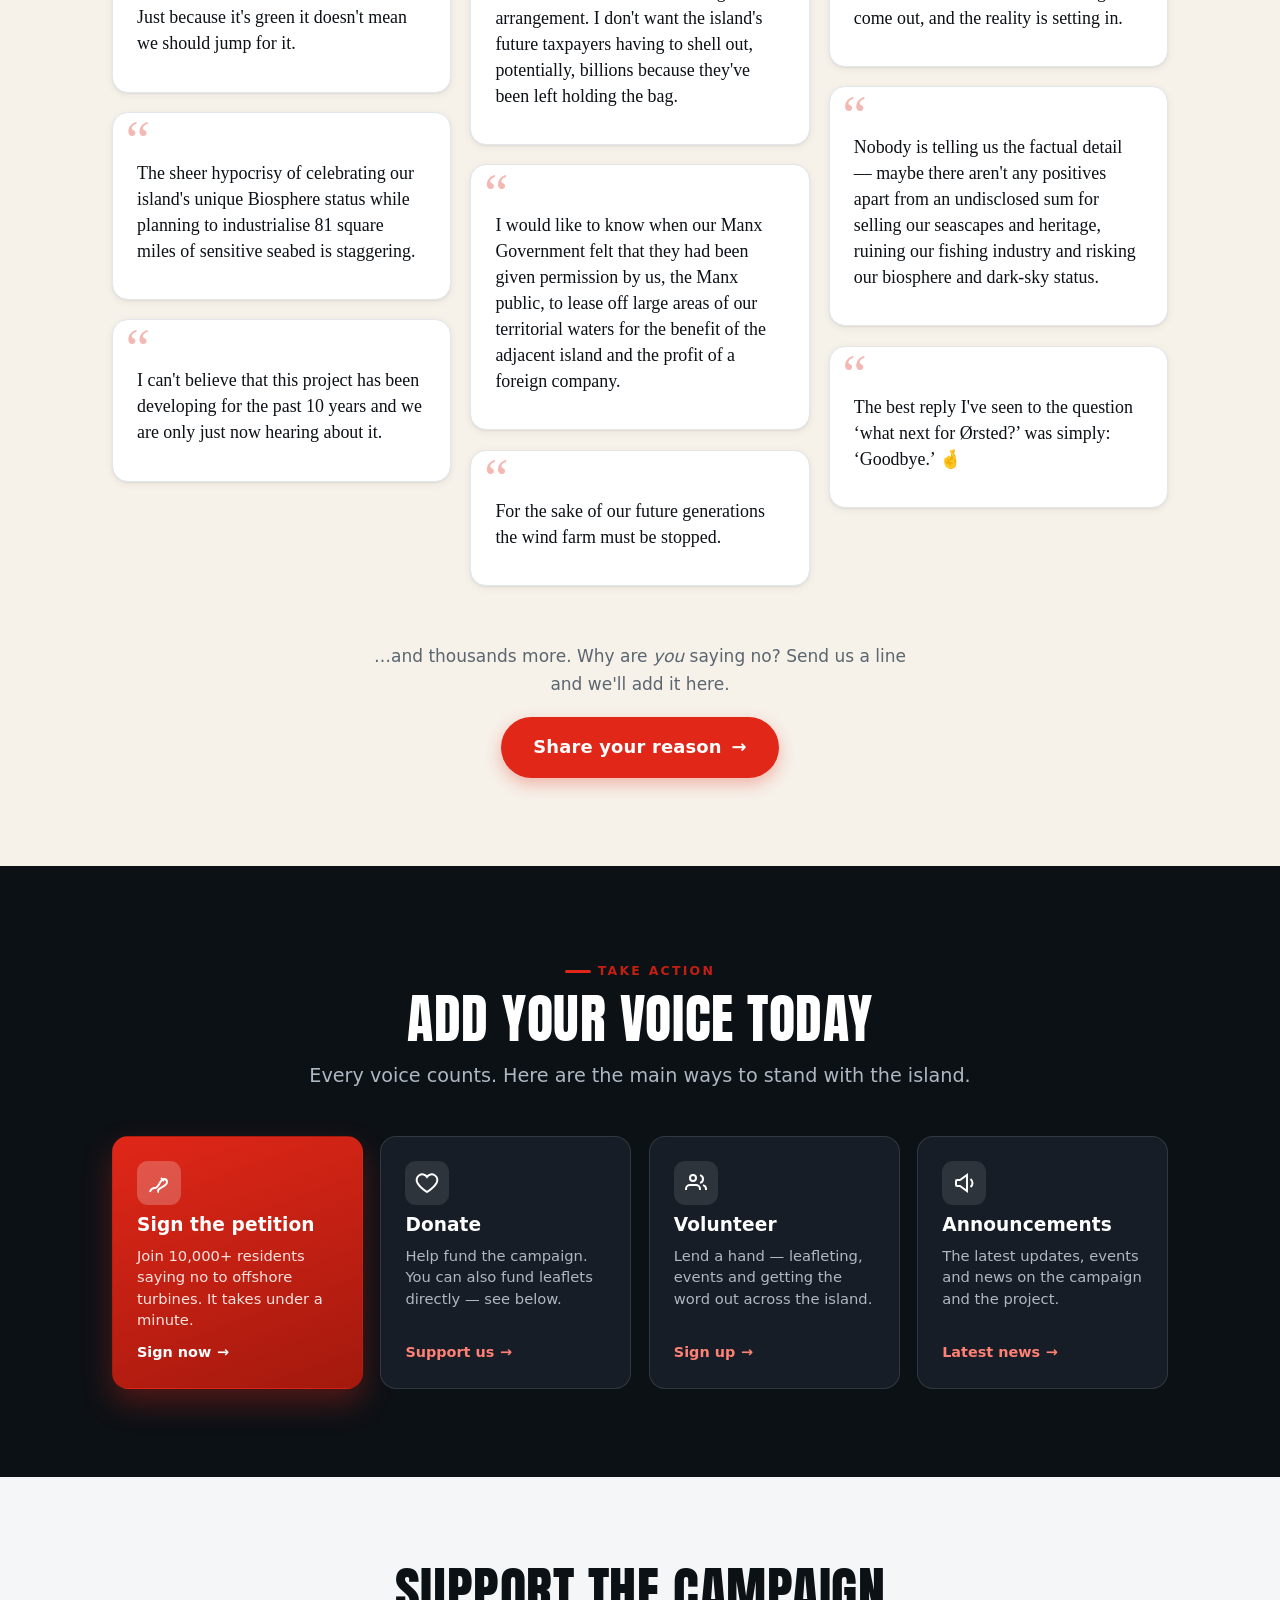
==== commit 83da2cd7: "Add News link to the top navigation Links to news.html between "Take action" and "Contact". The six-" ====
--- a/index.html
+++ b/index.html
@@ -85,6 +85,7 @@
       <li><a href="#gallery">See it</a></li>
       <li><a href="#why">Why it matters</a></li>
       <li><a href="#action">Take action</a></li>
+      <li><a href="news.html">News</a></li>
       <li><a href="#connect">Contact</a></li>
       <li class="nav-cta">
         <a class="btn" href="https://www.cognitoforms.com/NOT4IOM1/NOT4IOM" target="_blank" rel="noopener">Sign the petition</a>
--- a/styles.css
+++ b/styles.css
@@ -1209,12 +1209,15 @@
 }
 .doc-body h2:first-child { margin-top: 0; }
 .doc-download {
-  margin: 1.5rem 0; padding: 1.2rem 1.3rem;
+  margin: 1.6rem 0 2.6rem; padding: 1.2rem 1.3rem;
   background: var(--paper-2); border: 1px solid var(--line); border-radius: var(--radius);
   display: flex; flex-wrap: wrap; align-items: center; gap: .9rem 1.1rem;
 }
 .doc-download p { margin: 0; color: var(--text); font-size: .98rem; flex: 1 1 220px; }
 .doc-download .meta { color: var(--muted); font-size: .85rem; }
+.doc-figure { margin: 1.6rem 0; }
+.doc-figure img { width: 100%; height: auto; display: block; border-radius: var(--radius); box-shadow: var(--shadow-sm); }
+.doc-figure figcaption { margin-top: .6rem; color: var(--muted); font-size: .9rem; line-height: 1.5; }
 
 /* News & press index */
 .news-list { list-style: none; padding: 0; margin: clamp(1.2rem, 3vw, 1.8rem) 0 0; }
@@ -1276,9 +1279,10 @@
   font-weight: 700; font-size: clamp(.95rem, 2.4vw, 1.1rem); line-height: 1.2;
 }
 .claim-verdict {
-  flex: none; display: flex; align-items: center;
+  flex: none; width: clamp(8.5rem, 34vw, 13rem);
+  display: flex; align-items: center; justify-content: center; text-align: center;
   background: var(--red); color: #fff;
-  padding: .7rem clamp(.7rem, 2.5vw, 1.1rem);
+  padding: .7rem .6rem;
   font-weight: 800; text-transform: uppercase; letter-spacing: .02em;
   font-size: clamp(.72rem, 2vw, .92rem); line-height: 1.12;
 }
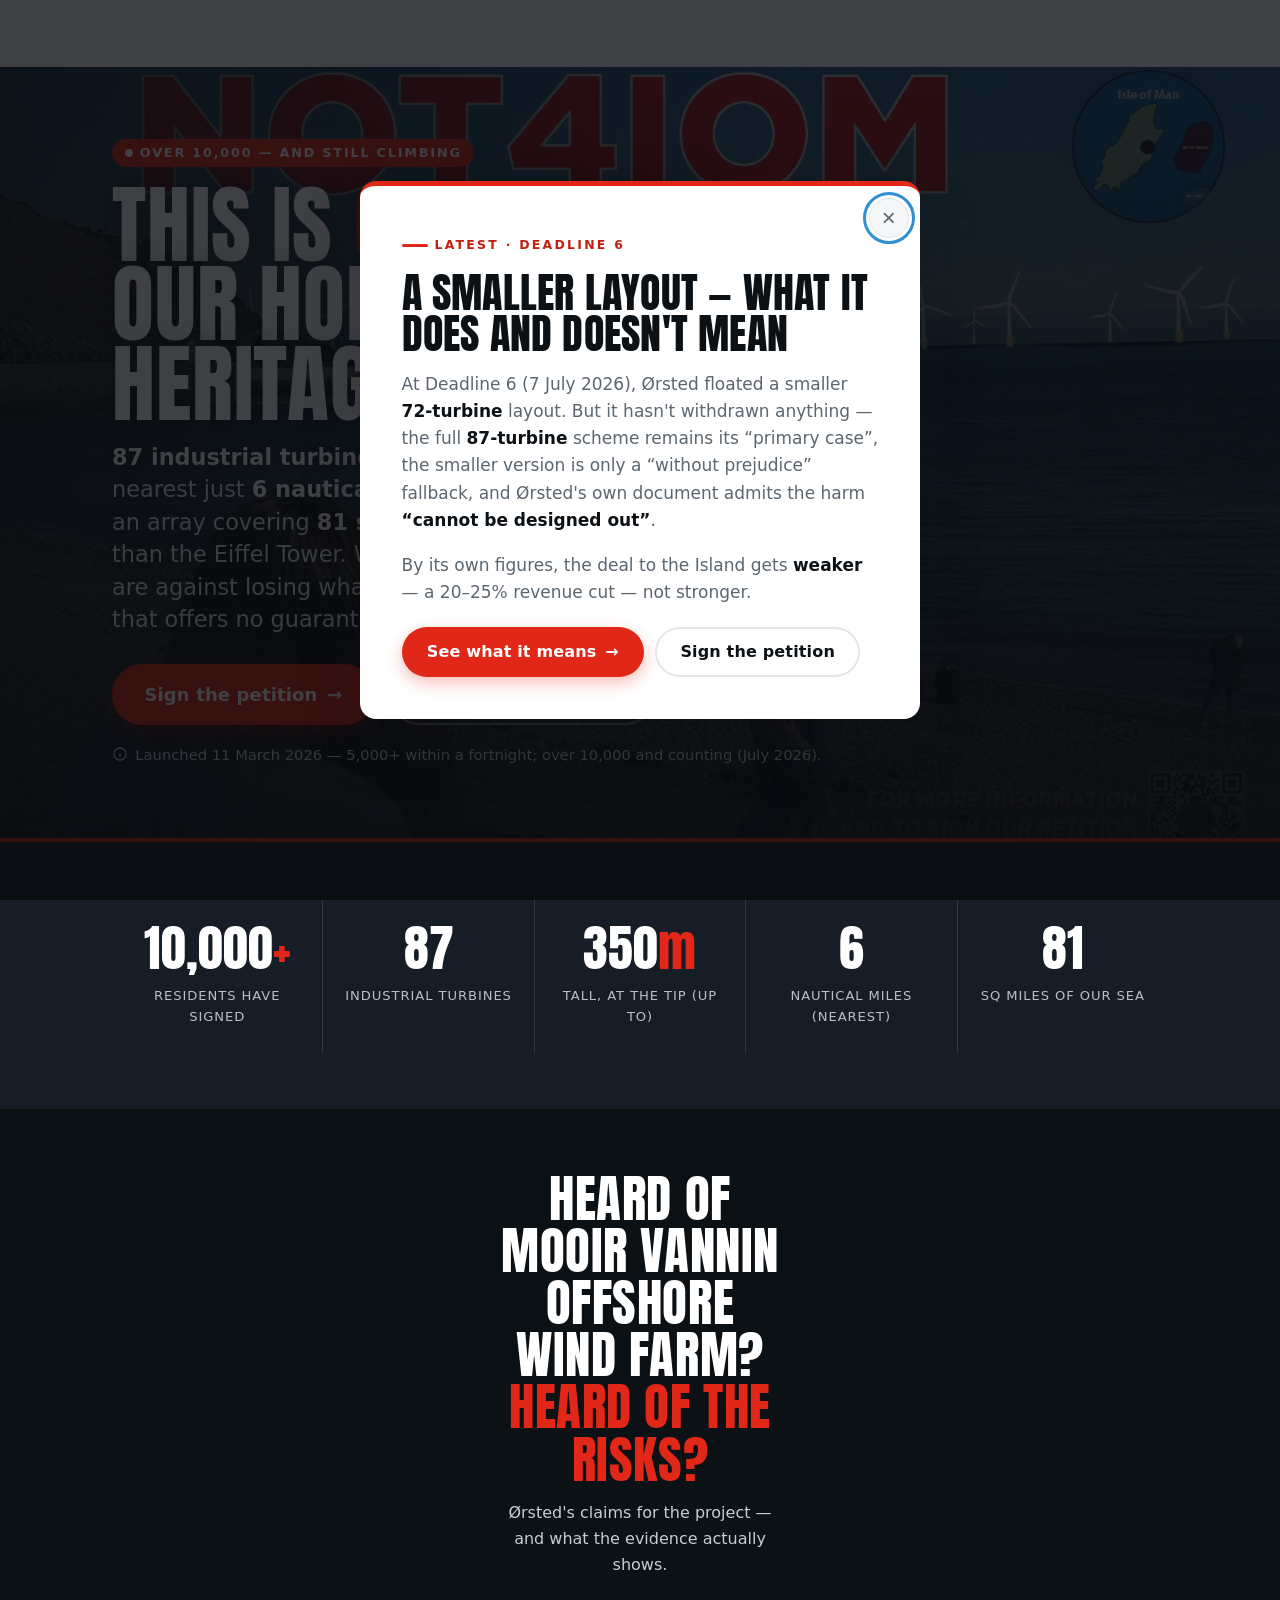
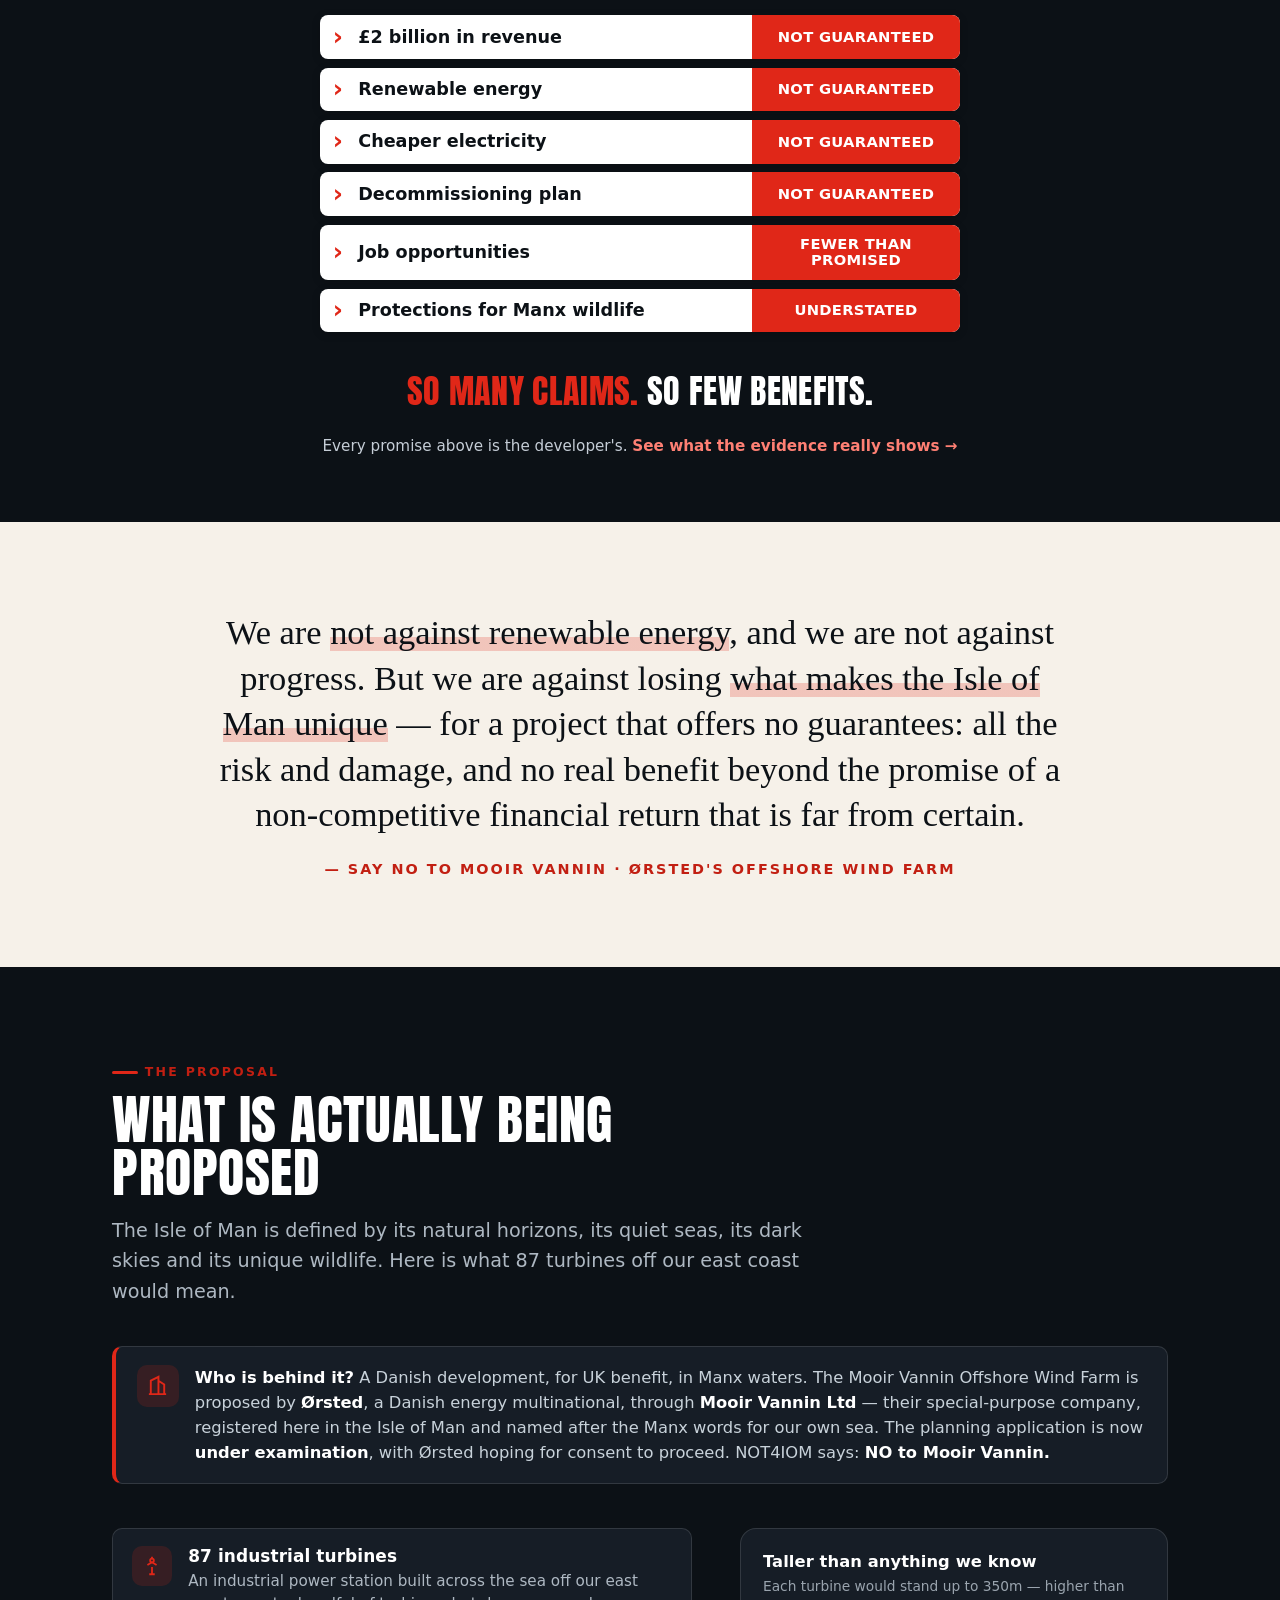
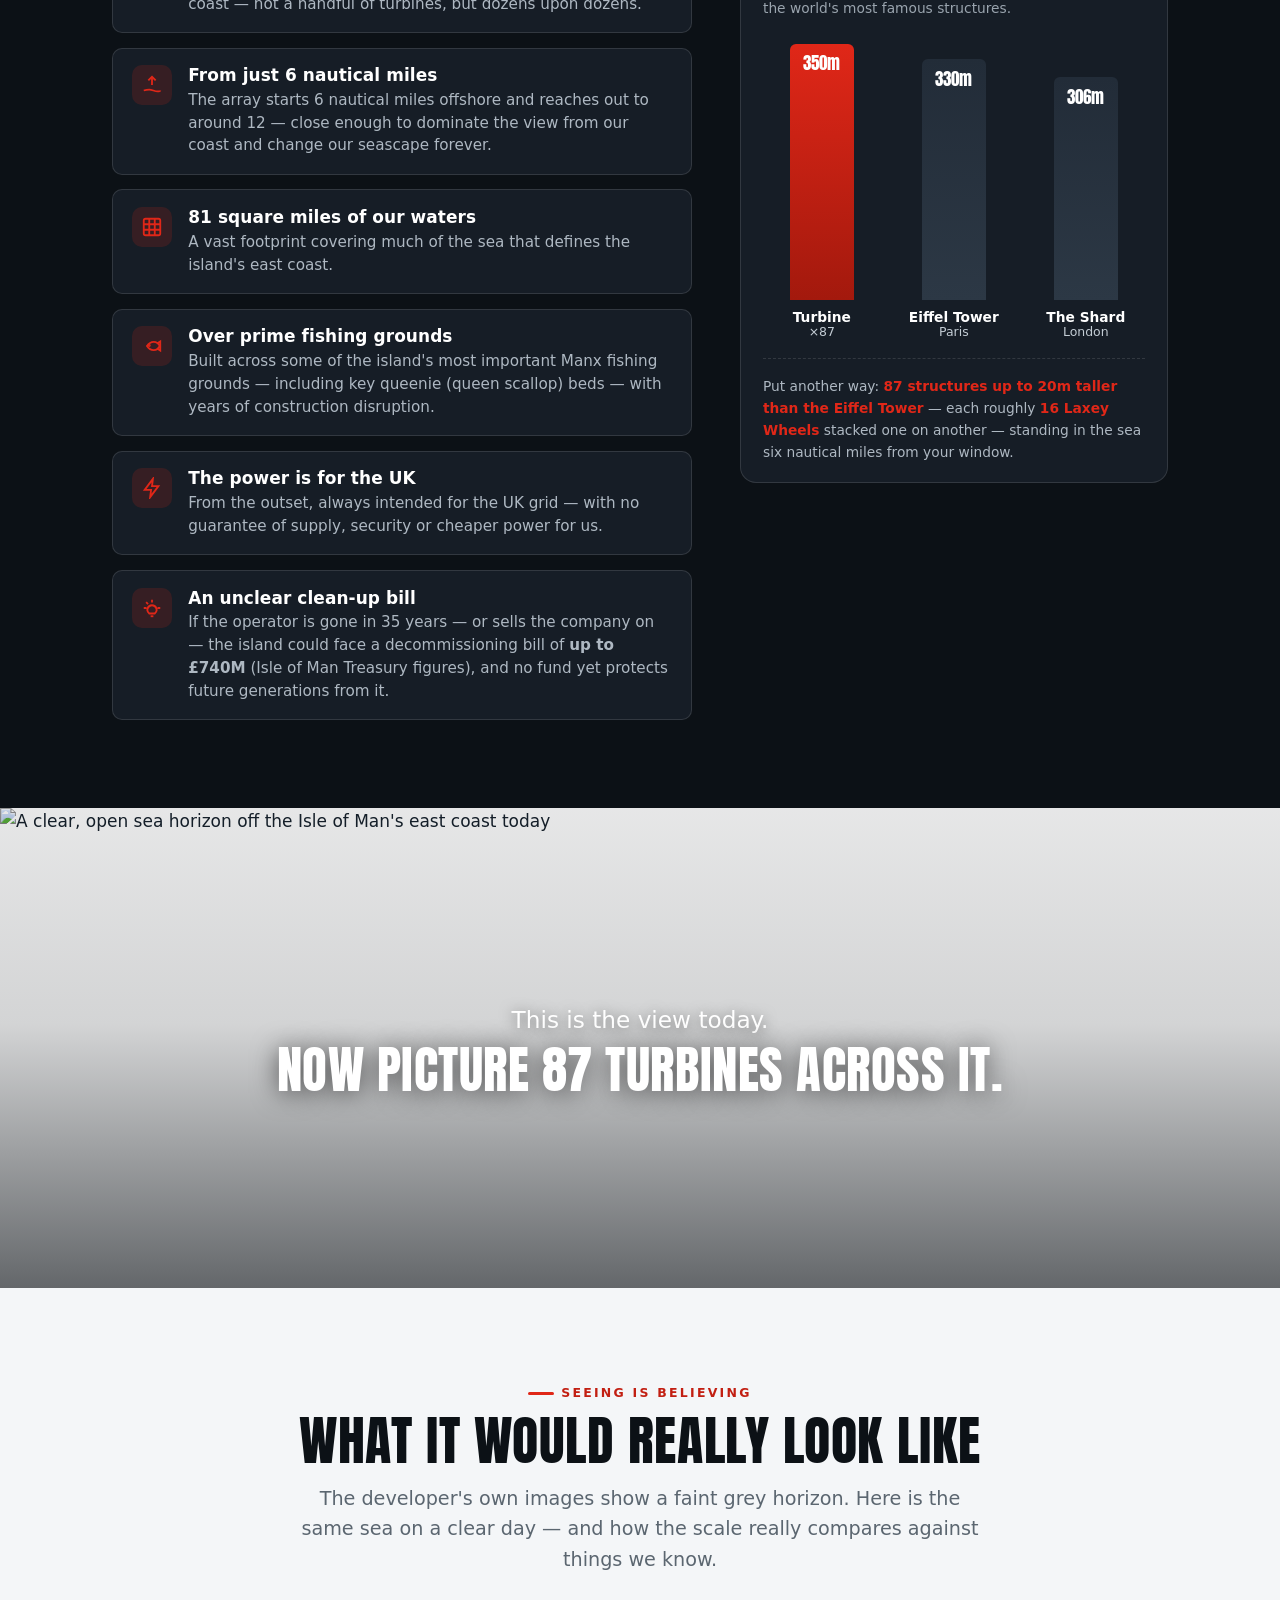
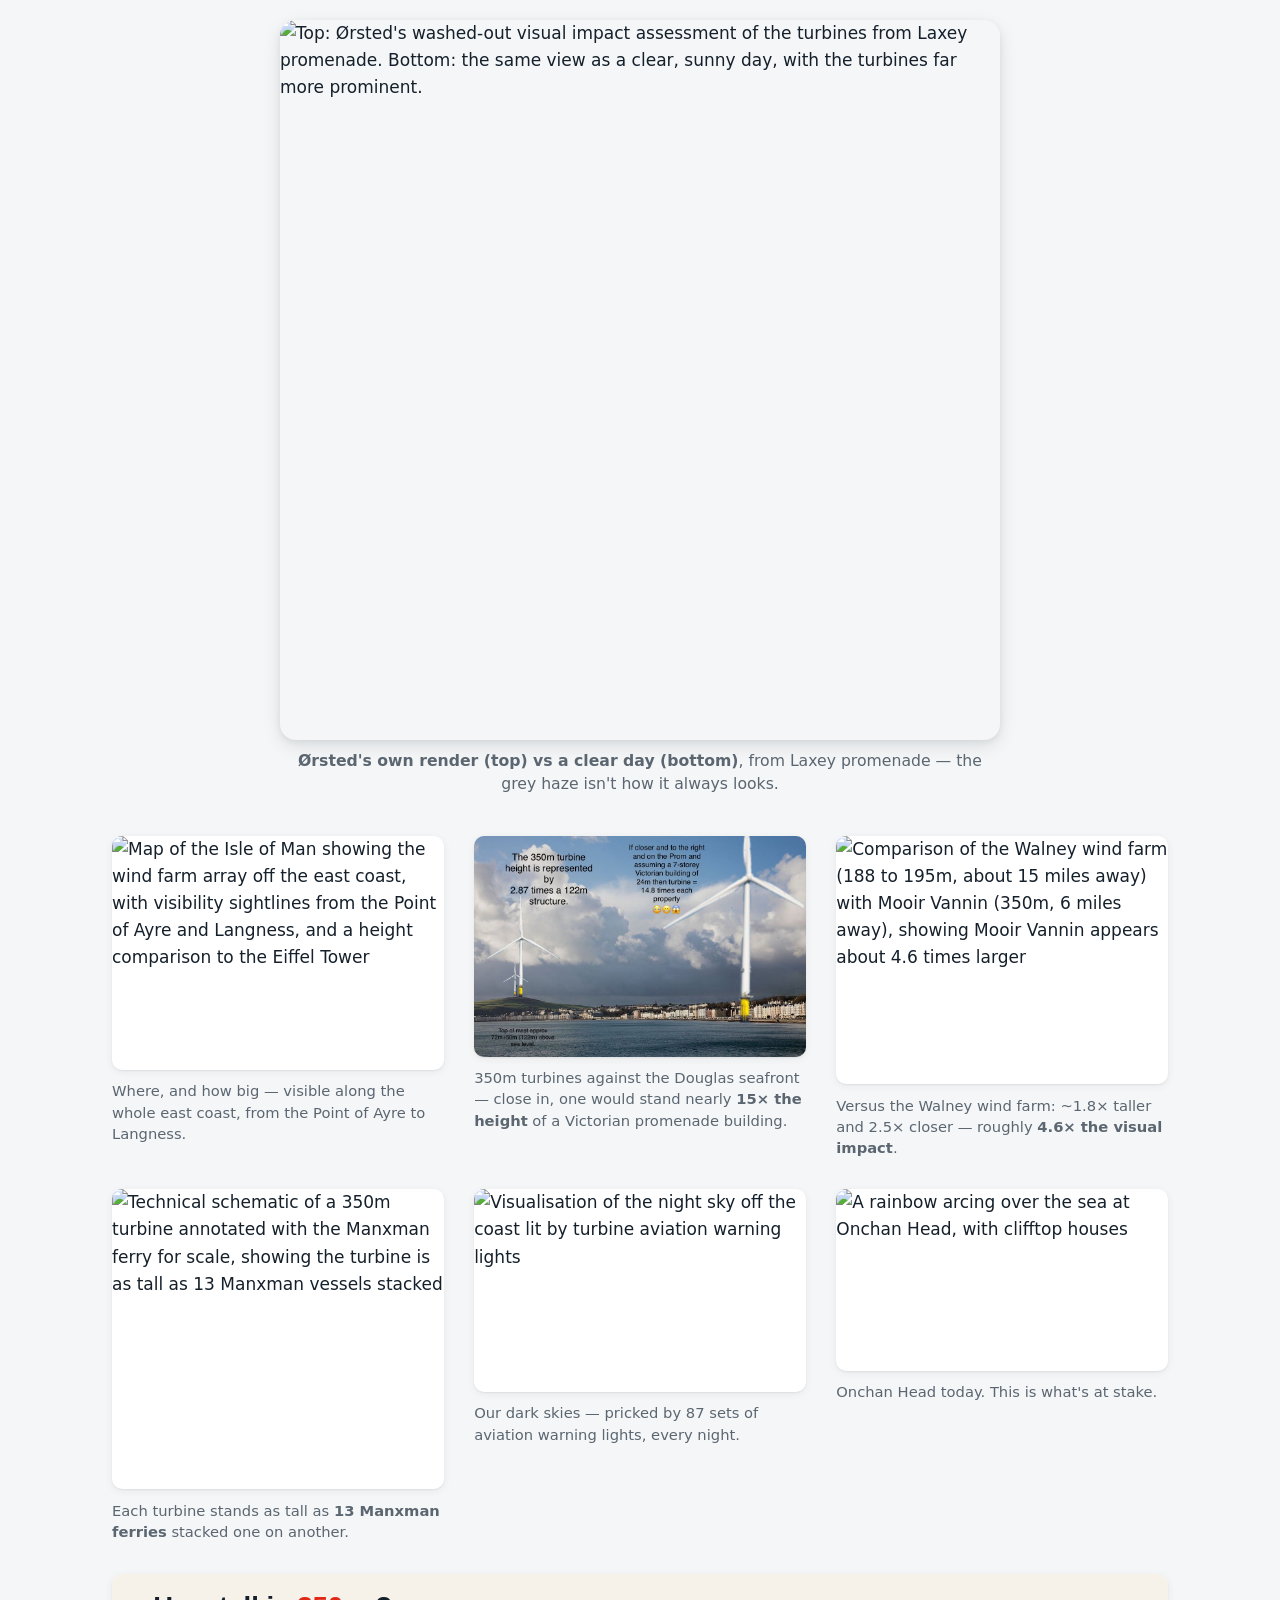
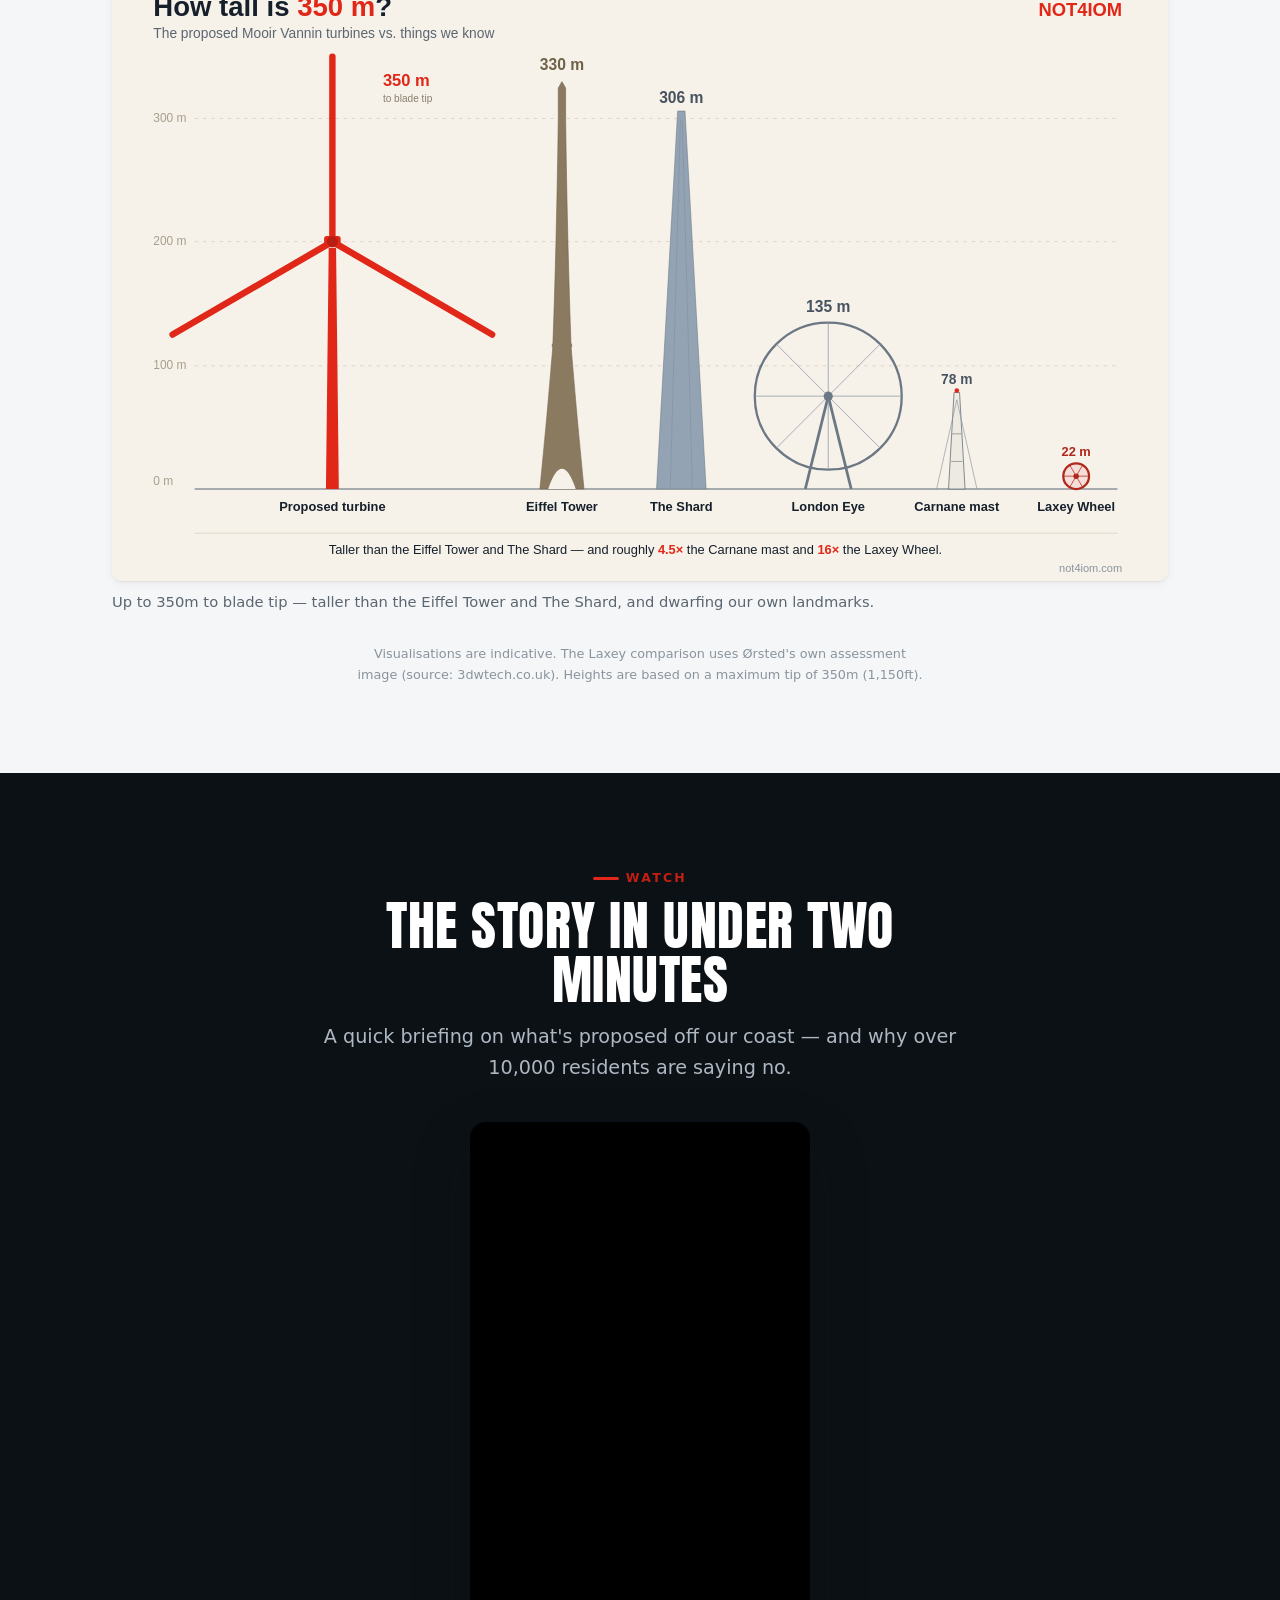
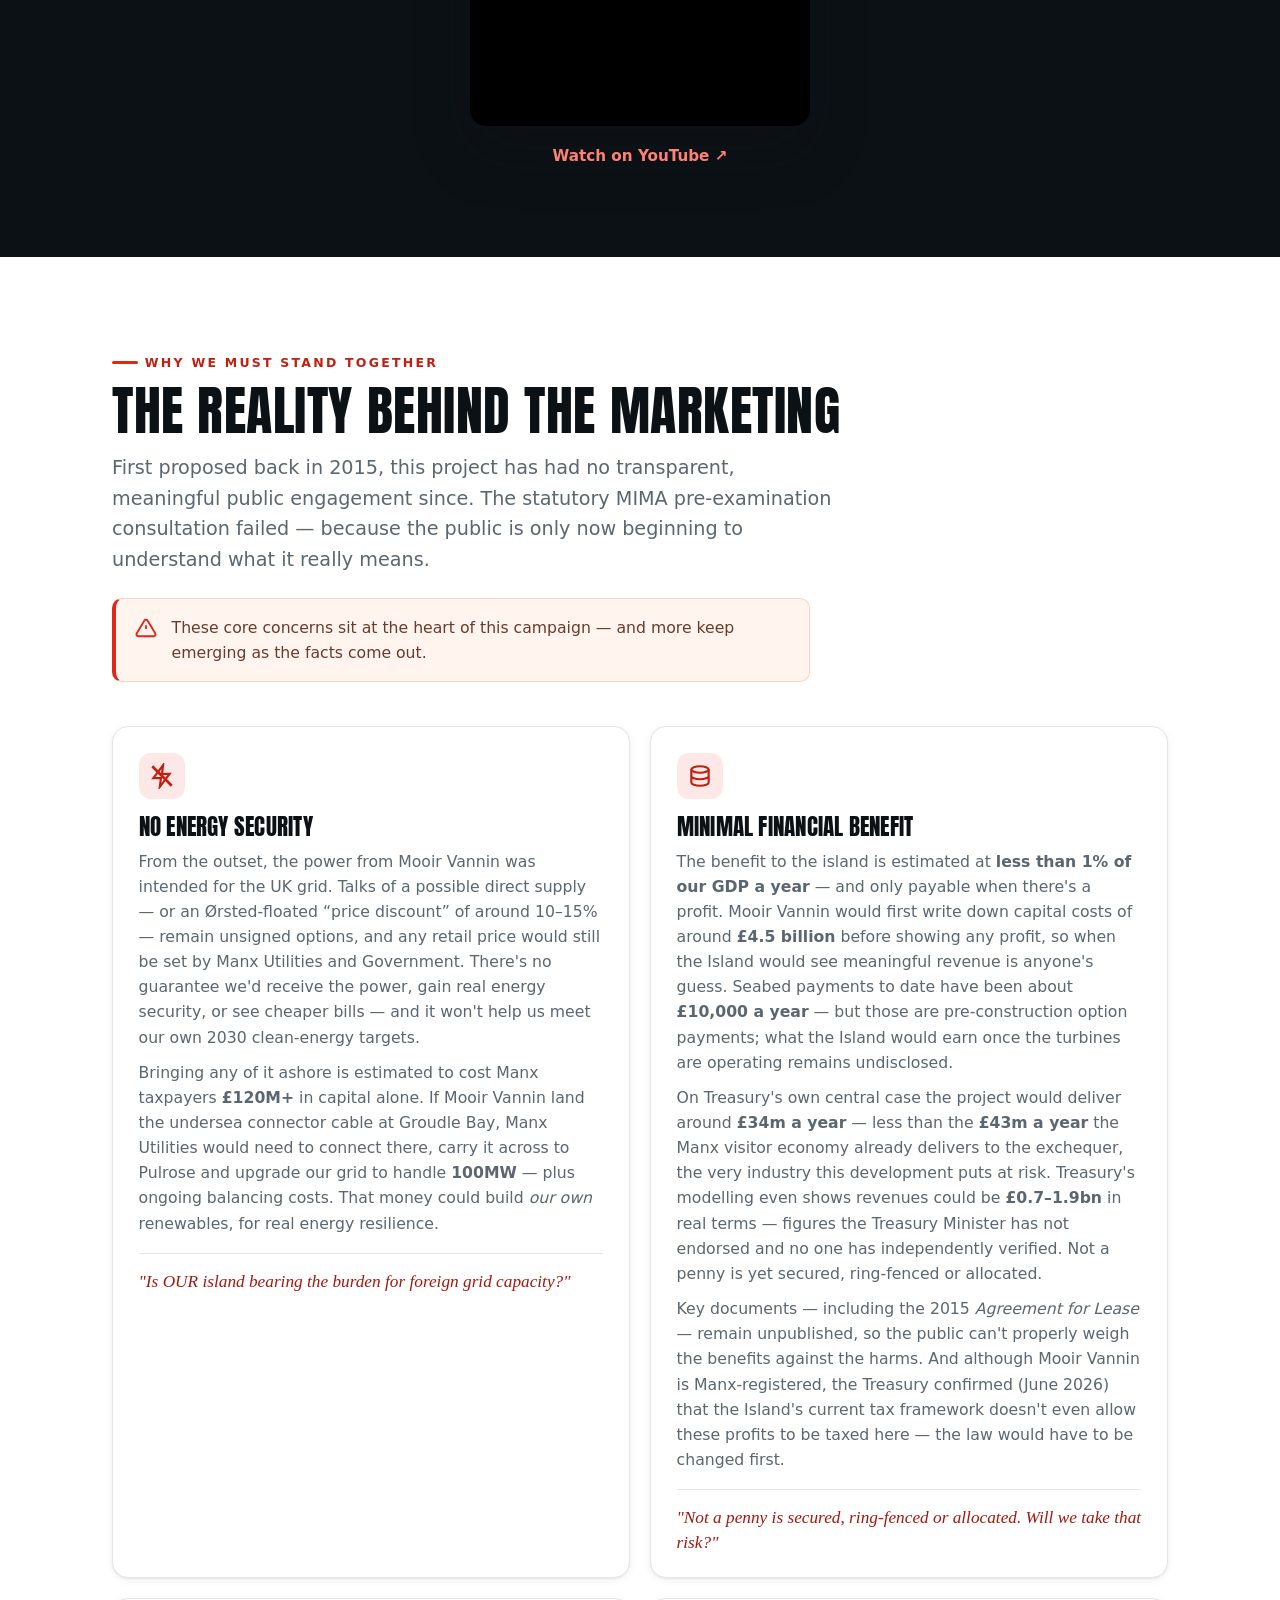
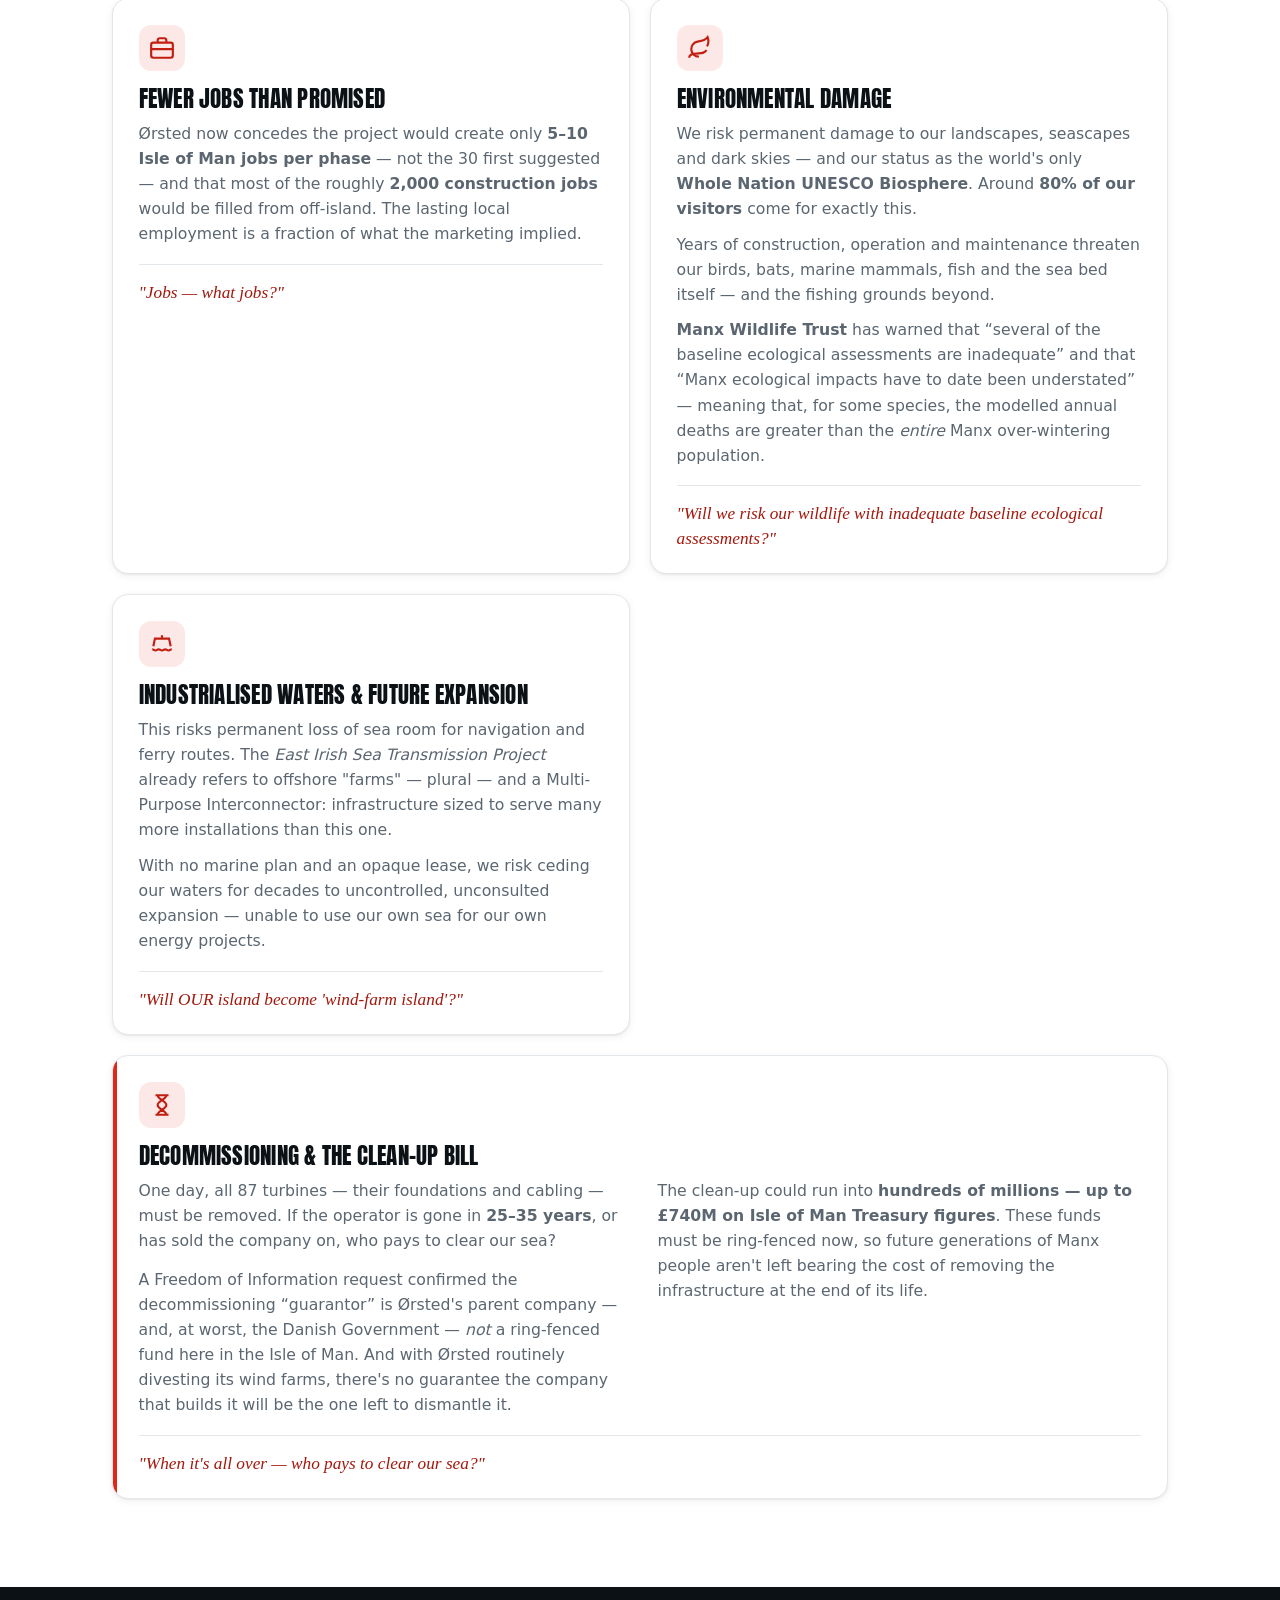
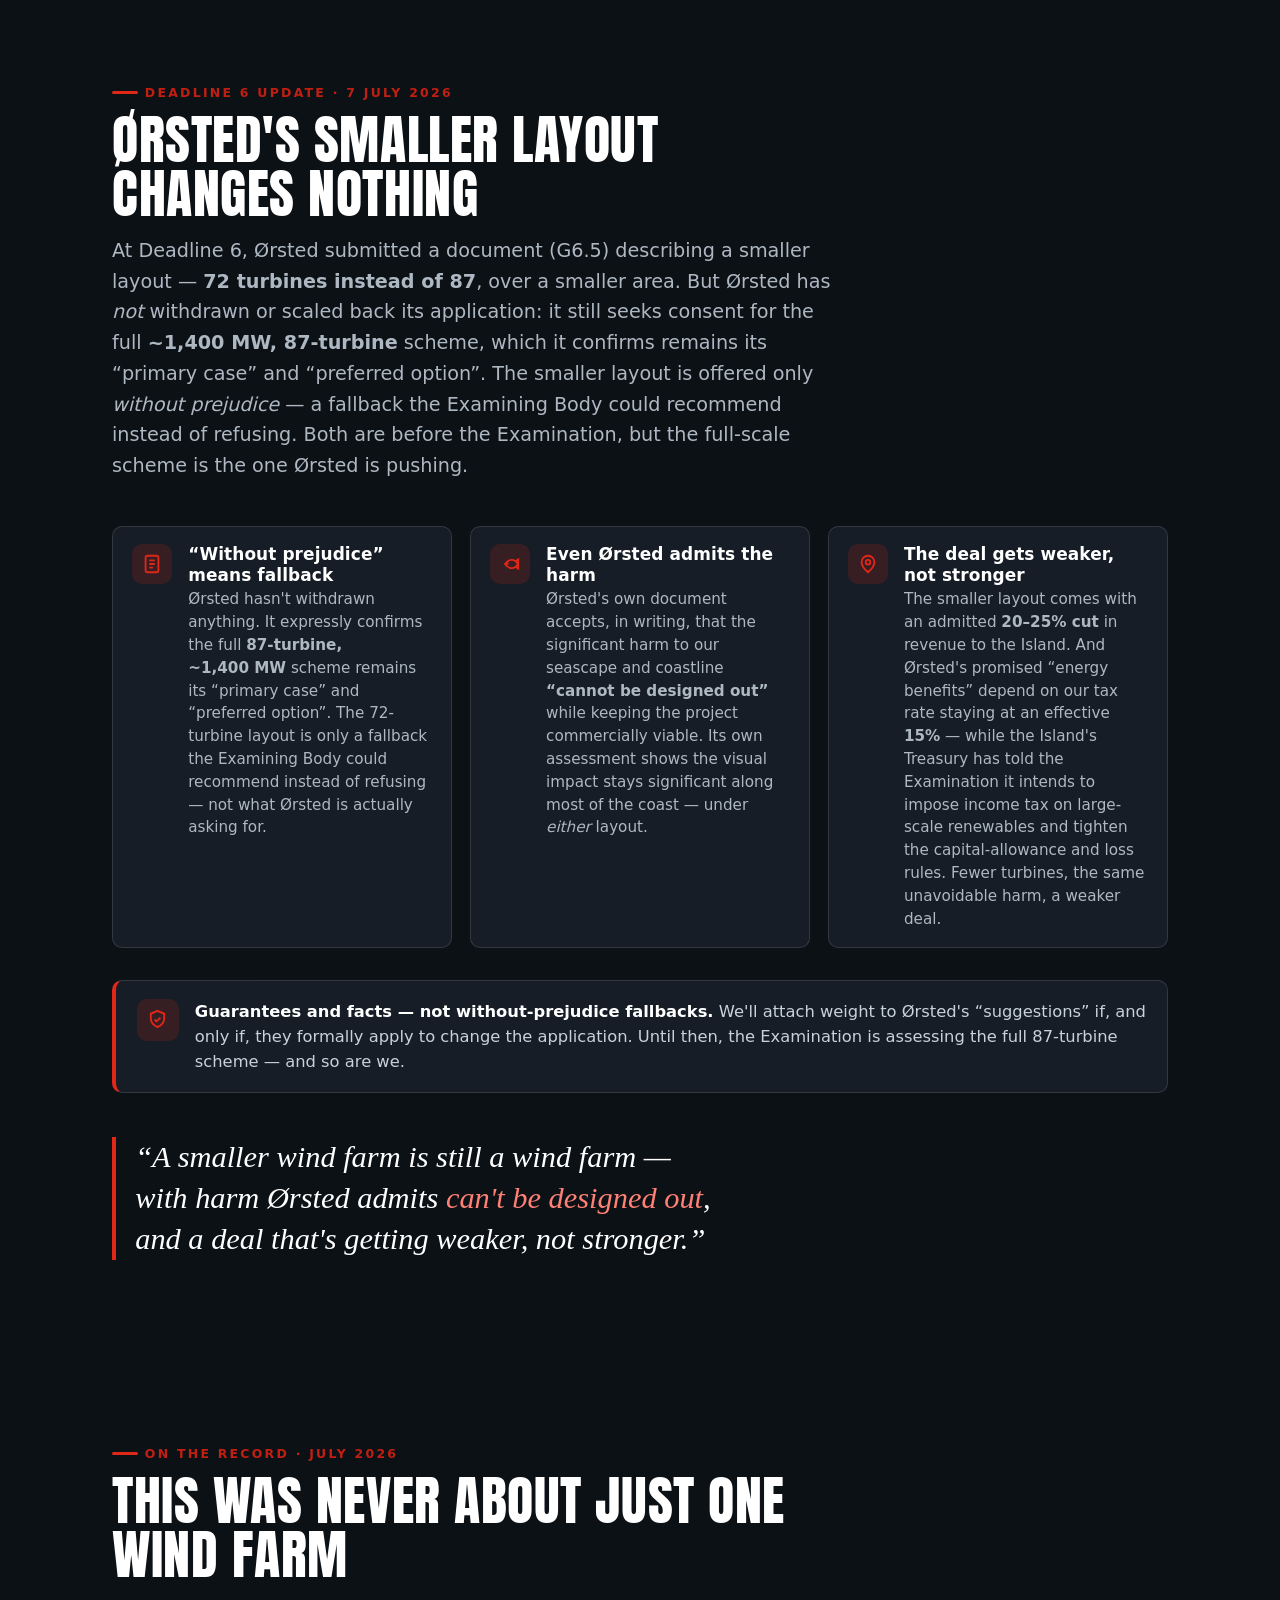
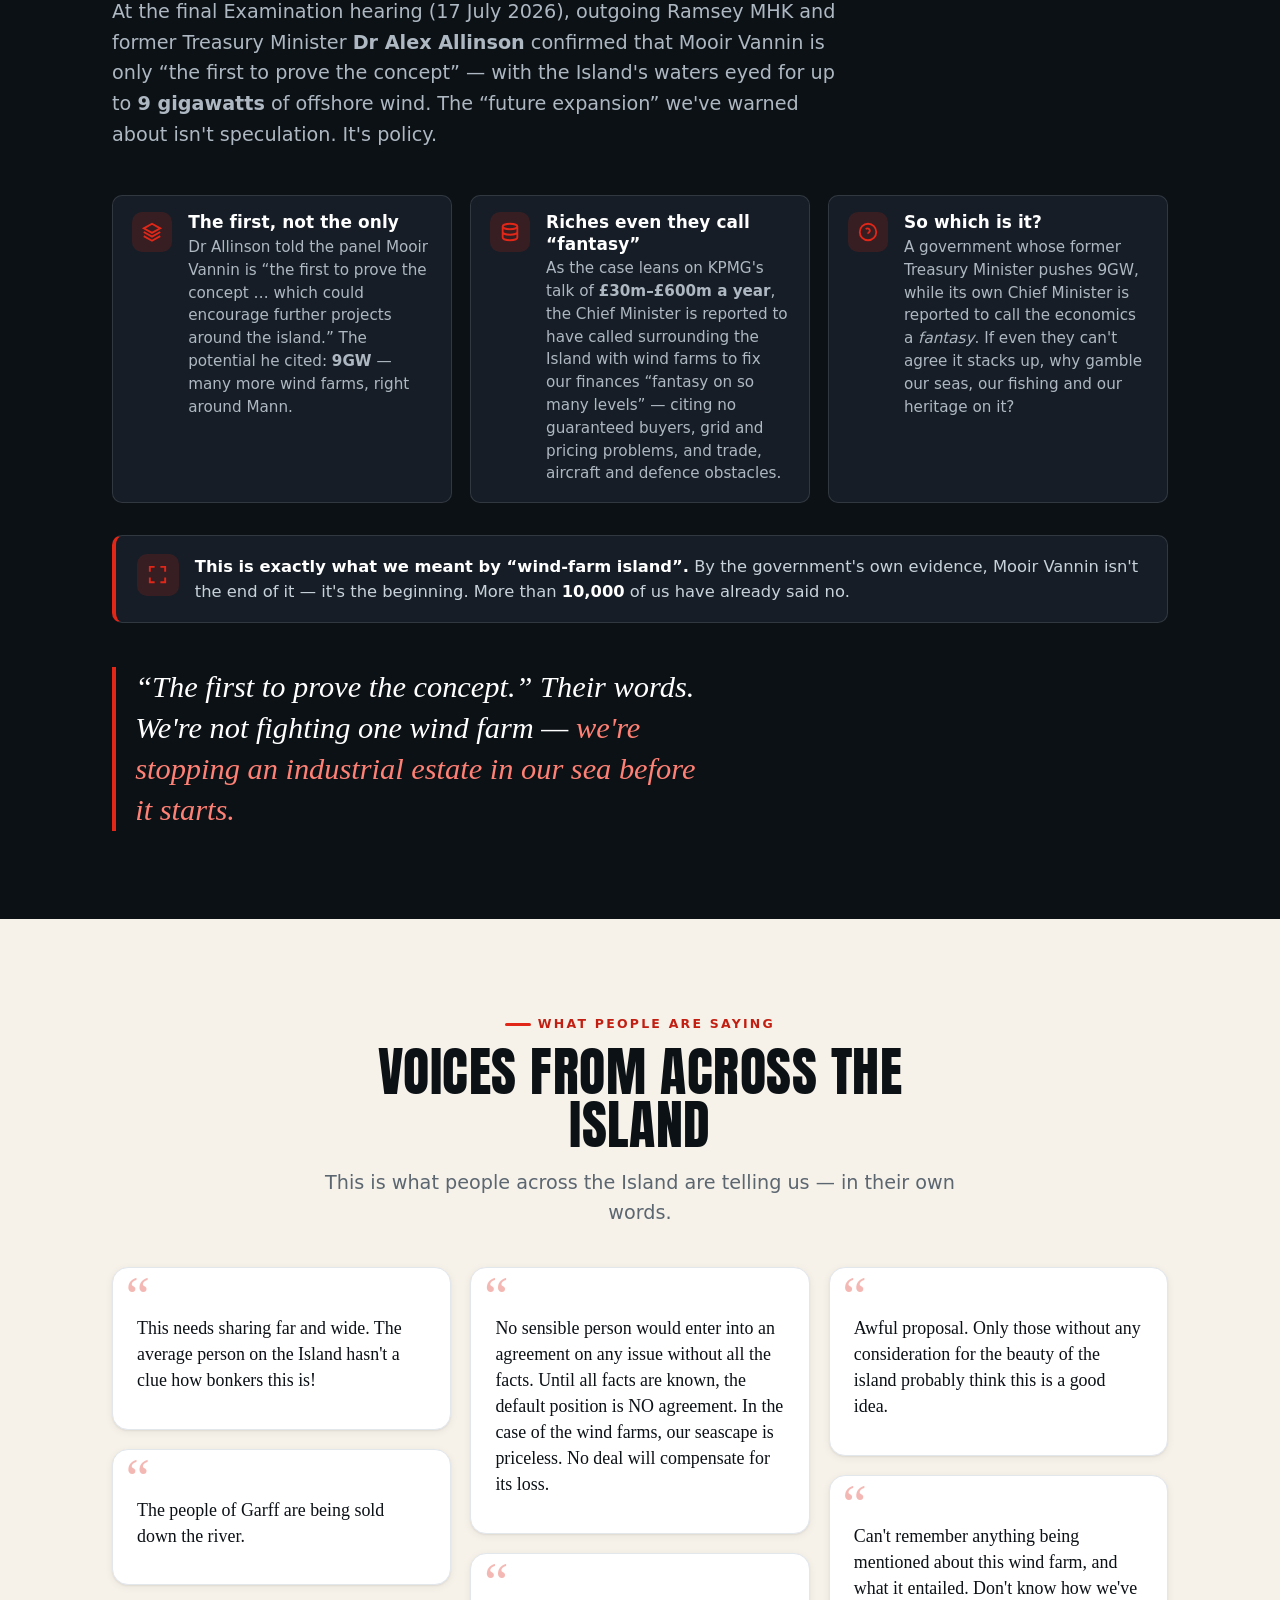
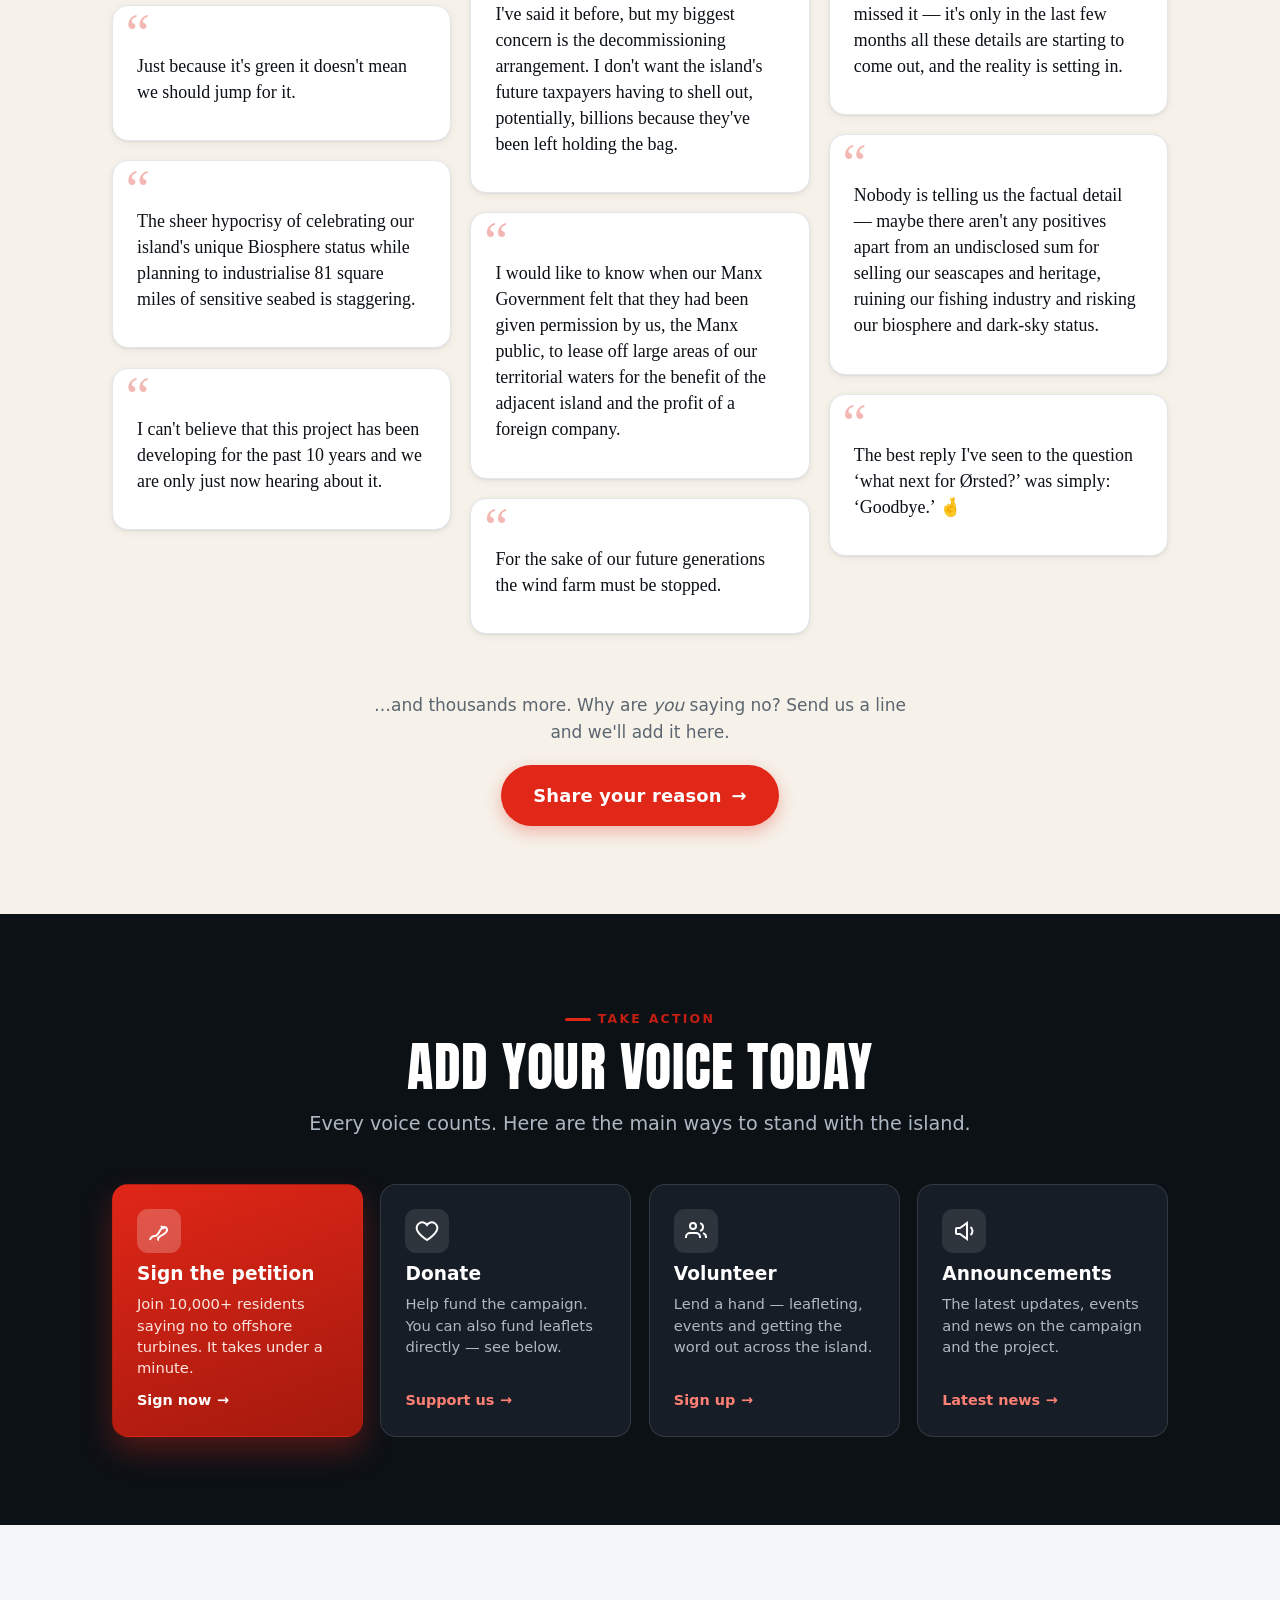
==== commit 487c423b: "Copy tweaks from Rachael - "See what the evidence really shows" now links to #why (The reality   beh" ====
--- a/index.html
+++ b/index.html
@@ -197,7 +197,7 @@
       </ul>
 
       <p class="claims-foot reveal"><b>So many claims.</b> So few benefits.</p>
-      <p class="claims-note reveal">Every promise above is the developer's. <a href="#facts">See what the evidence really shows &rarr;</a></p>
+      <p class="claims-note reveal">Every promise above is the developer's. <a href="#why">See what the evidence really shows &rarr;</a></p>
     </div>
   </section>
 
@@ -415,9 +415,9 @@
           <span class="pico" aria-hidden="true"><svg viewBox="0 0 24 24" fill="none" stroke="currentColor" stroke-width="2"><ellipse cx="12" cy="6" rx="8" ry="3"/><path d="M4 6v6c0 1.7 3.6 3 8 3s8-1.3 8-3V6M4 12v6c0 1.7 3.6 3 8 3s8-1.3 8-3v-6"/></svg></span>
           <h3>Minimal financial benefit</h3>
           <p>The benefit to the island is estimated at <strong>less than 1% of our GDP a year</strong> — and only payable when there's a profit. Mooir Vannin would first write down capital costs of around <strong>£4.5 billion</strong> before showing any profit, so when the Island would see meaningful revenue is anyone's guess. Seabed payments to date have been about <strong>£10,000 a year</strong> — but those are pre-construction option payments; what the Island would earn once the turbines are operating remains undisclosed.</p>
-          <p>On Treasury's own central case the project would deliver around <strong>£34m a year</strong> — less than the <strong>£43m a year</strong> the Manx visitor economy already delivers to the exchequer, the very industry this development puts at risk. Treasury's modelling even shows revenues could be <strong>£0.7–1.9bn lower</strong> in real terms — figures the Treasury Minister has not endorsed and no one has independently verified. Not a penny is yet secured, ring-fenced or allocated.</p>
+          <p>On Treasury's own central case the project would deliver around <strong>£34m a year</strong> — less than the <strong>£43m a year</strong> the Manx visitor economy already delivers to the exchequer, the very industry this development puts at risk. Treasury's modelling even shows revenues could be <strong>£0.7–1.9bn</strong> in real terms — figures the Treasury Minister has not endorsed and no one has independently verified. Not a penny is yet secured, ring-fenced or allocated.</p>
           <p>Key documents — including the 2015 <em>Agreement for Lease</em> — remain unpublished, so the public can't properly weigh the benefits against the harms. And although Mooir Vannin is Manx-registered, the Treasury confirmed (June 2026) that the Island's current tax framework doesn't even allow these profits to be taxed here — the law would have to be changed first.</p>
-          <span class="pquote">"Will OUR island heritage be betrayed for 30 pieces of silver?"</span>
+          <span class="pquote">"Not a penny is secured, ring-fenced or allocated. Will we take that risk?"</span>
         </article>
 
         <article class="pillar reveal">
@@ -433,7 +433,7 @@
           <p>We risk permanent damage to our landscapes, seascapes and dark skies — and our status as the world's only <strong>Whole Nation UNESCO Biosphere</strong>. Around <strong>80% of our visitors</strong> come for exactly this.</p>
           <p>Years of construction, operation and maintenance threaten our birds, bats, marine mammals, fish and the sea bed itself — and the fishing grounds beyond.</p>
           <p><strong>Manx Wildlife Trust</strong> has warned that &ldquo;several of the baseline ecological assessments are inadequate&rdquo; and that &ldquo;Manx ecological impacts have to date been understated&rdquo; — meaning that, for some species, the modelled annual deaths are greater than the <em>entire</em> Manx over-wintering population.</p>
-          <span class="pquote">"Will we prostitute OUR island? For what?"</span>
+          <span class="pquote">"Will we risk our wildlife with inadequate baseline ecological assessments?"</span>
         </article>
 
         <article class="pillar reveal">
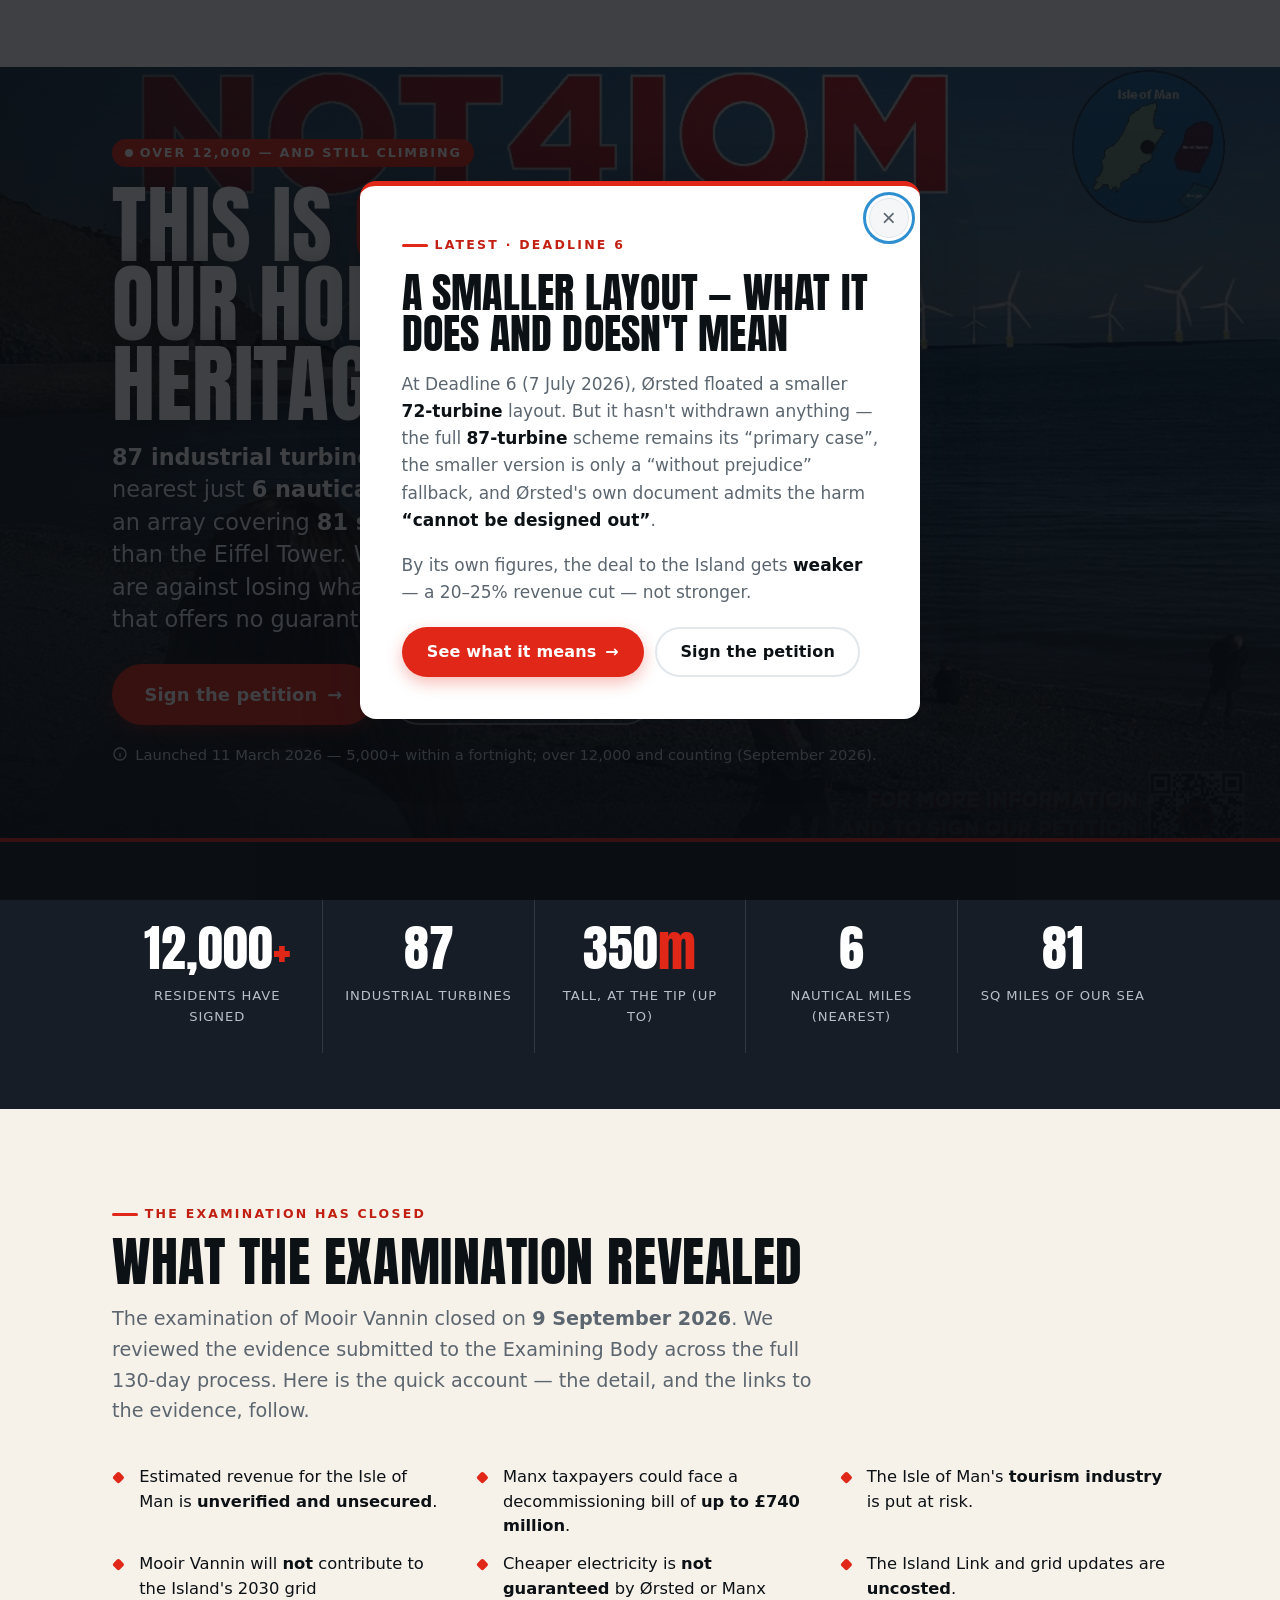
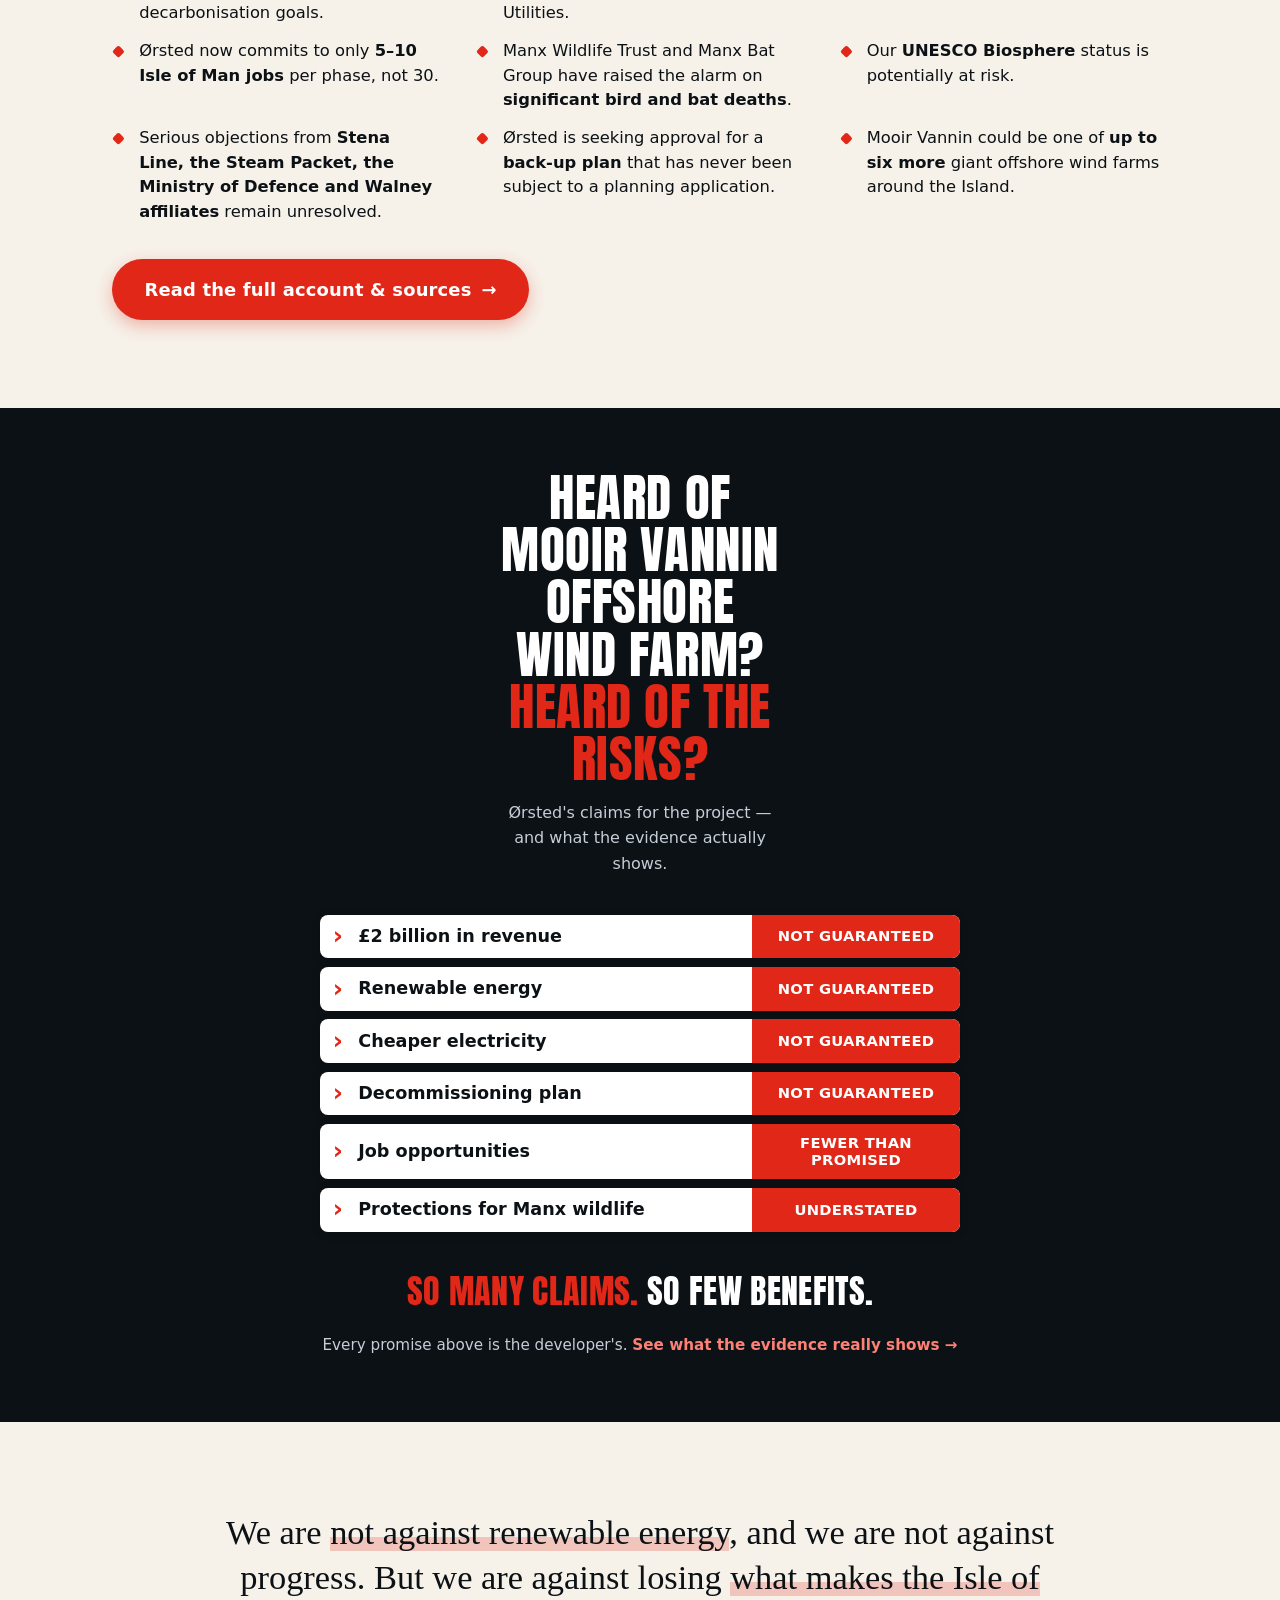
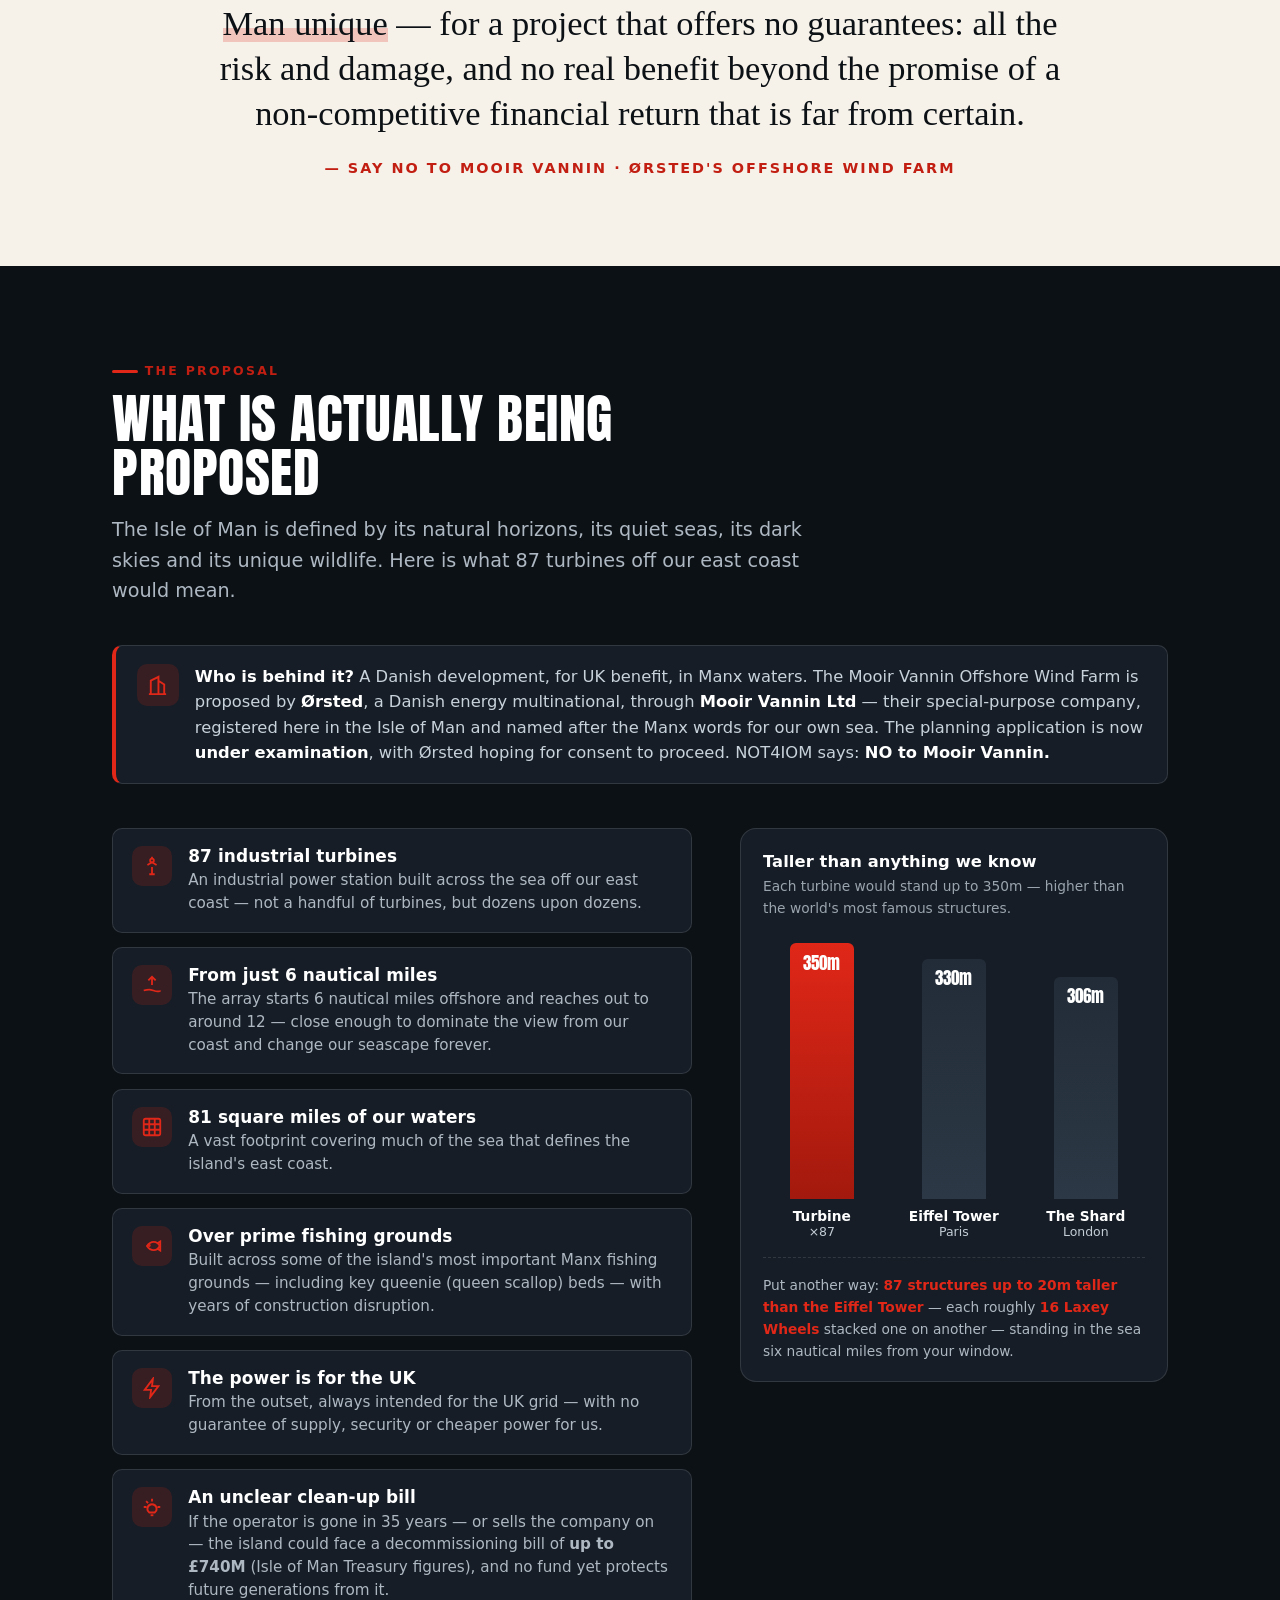
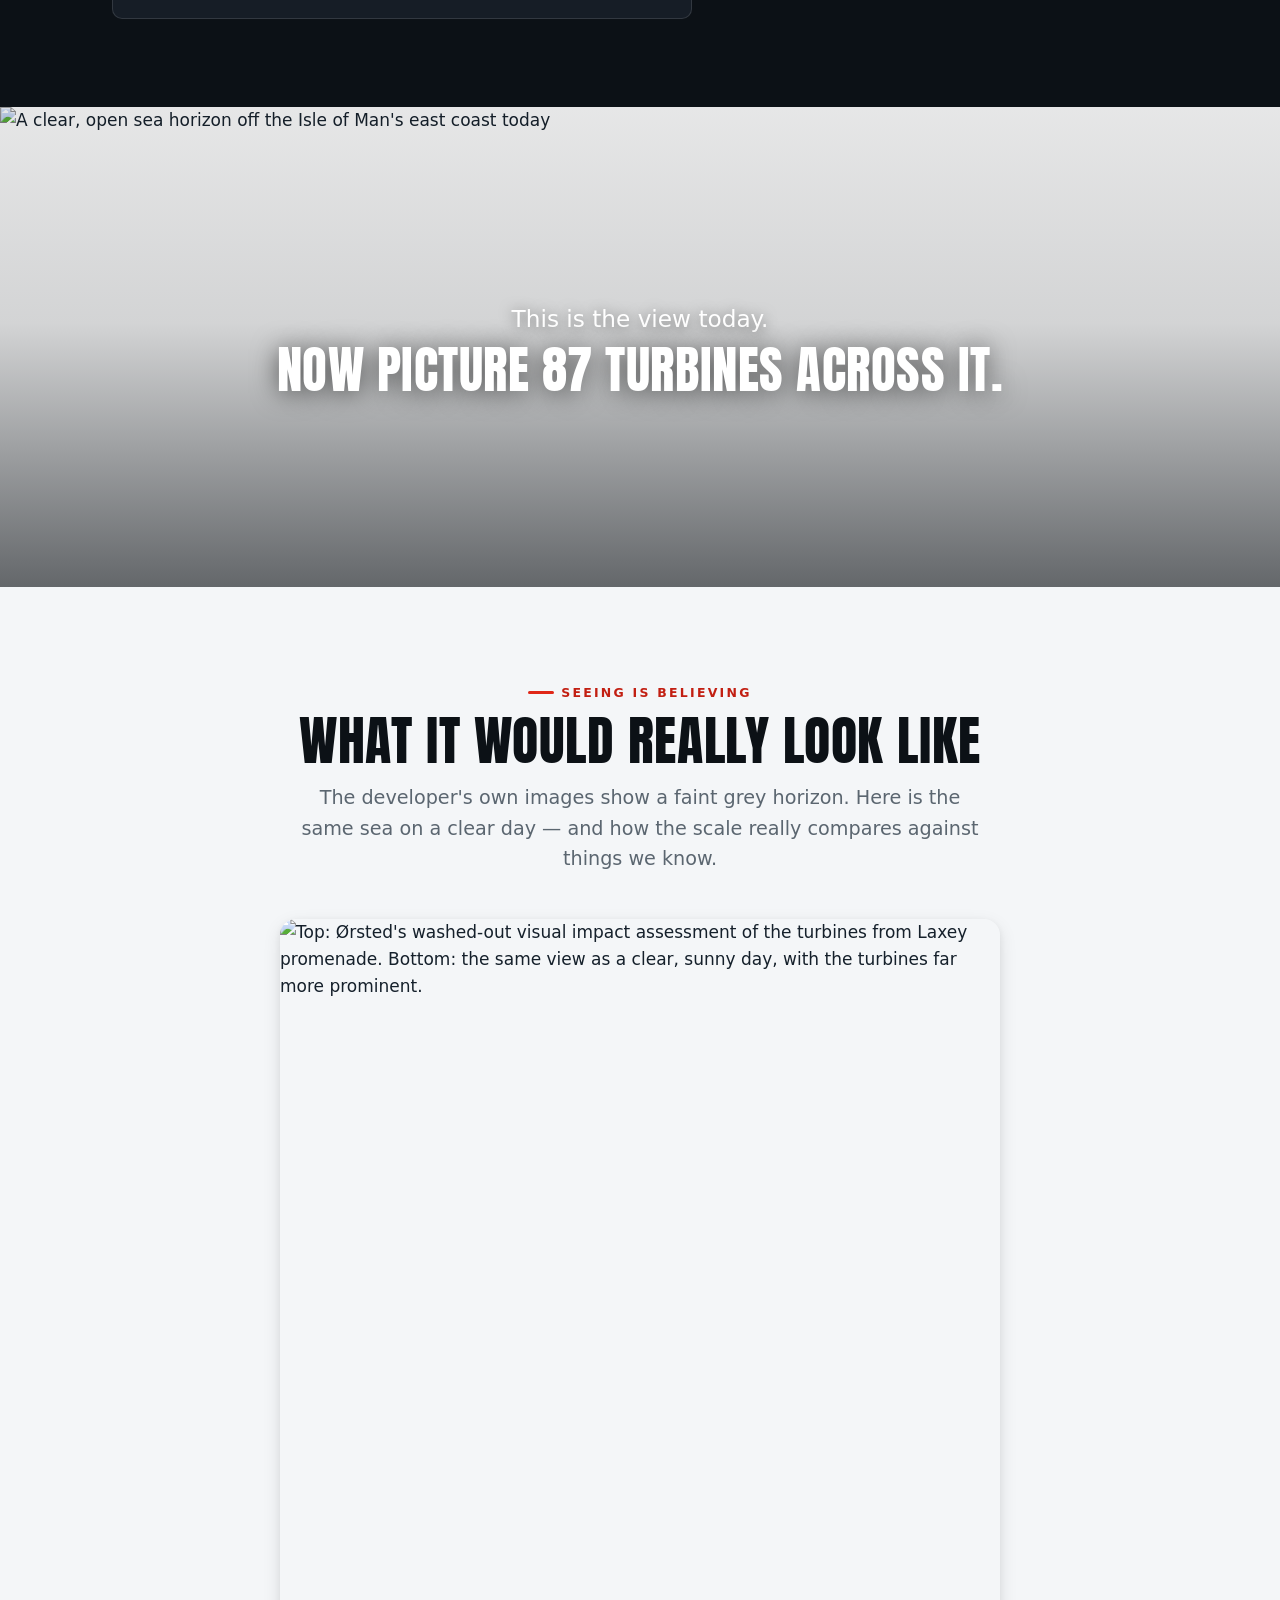
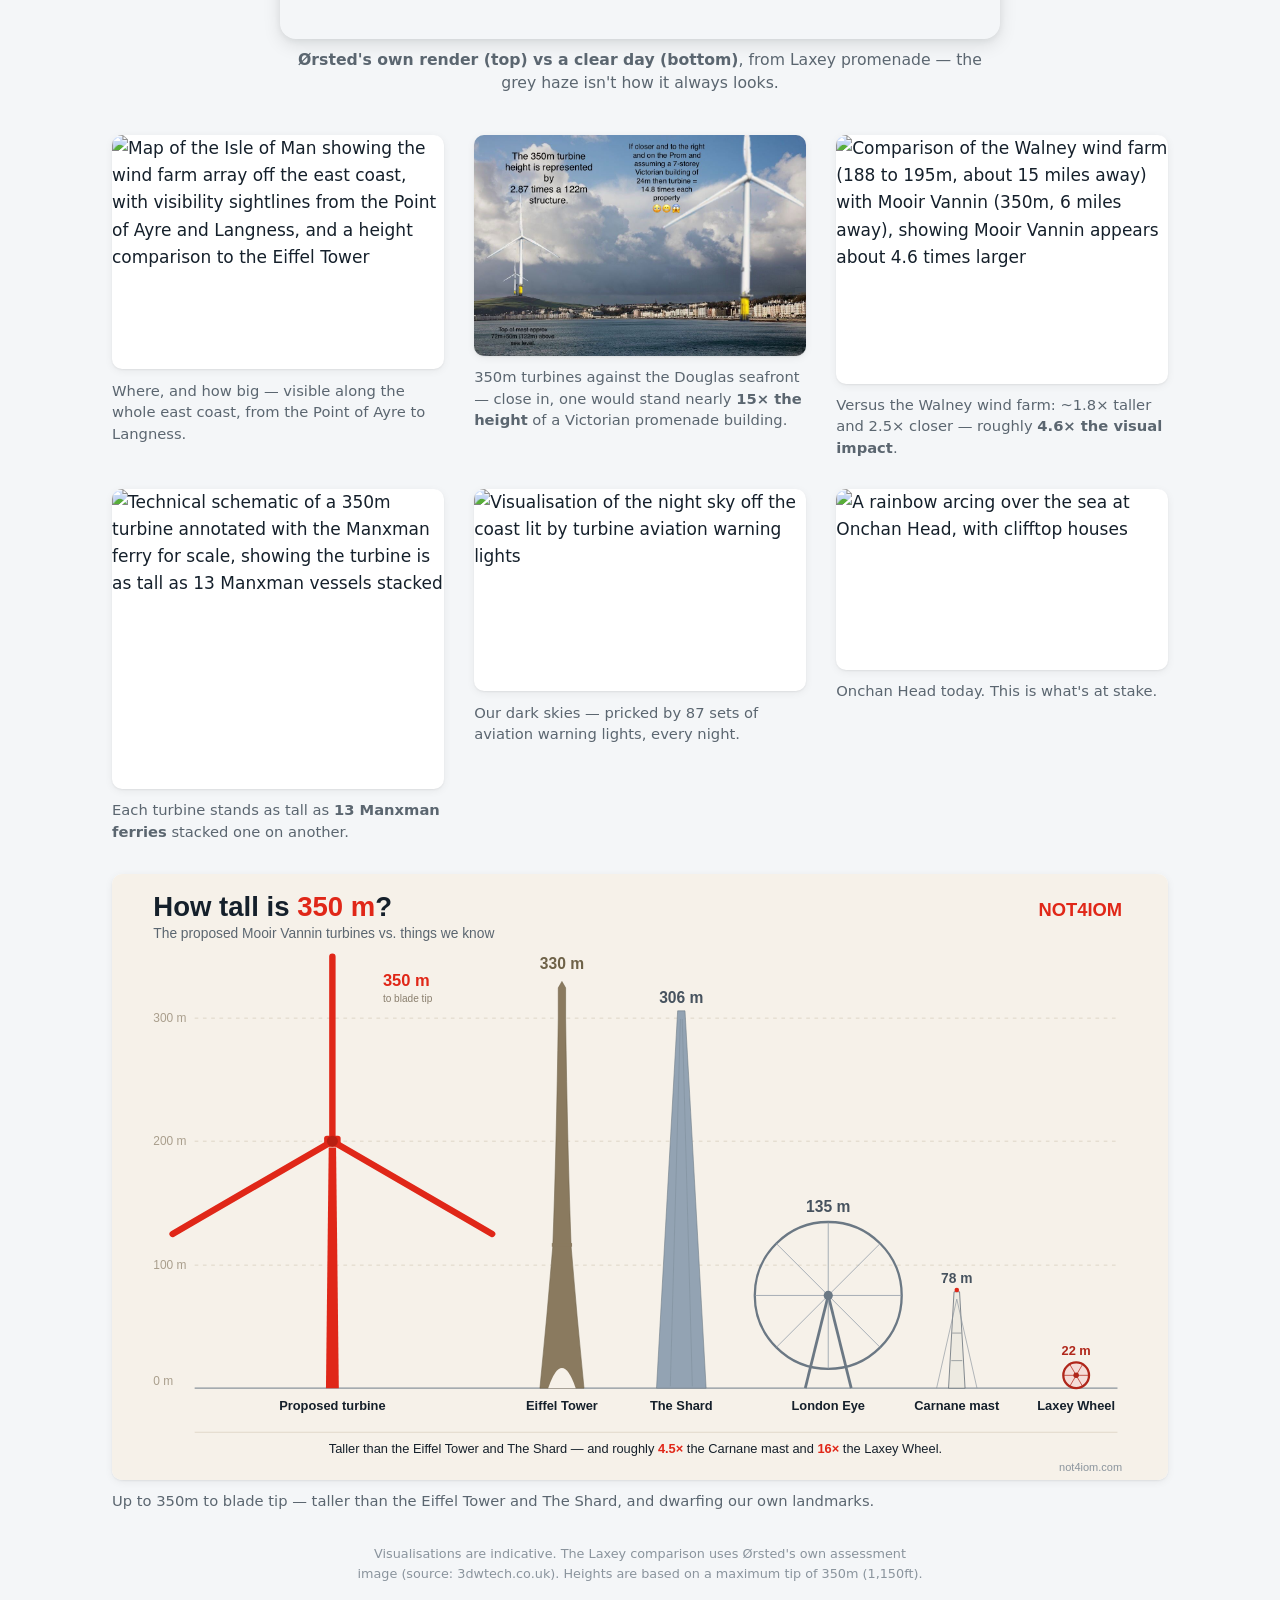
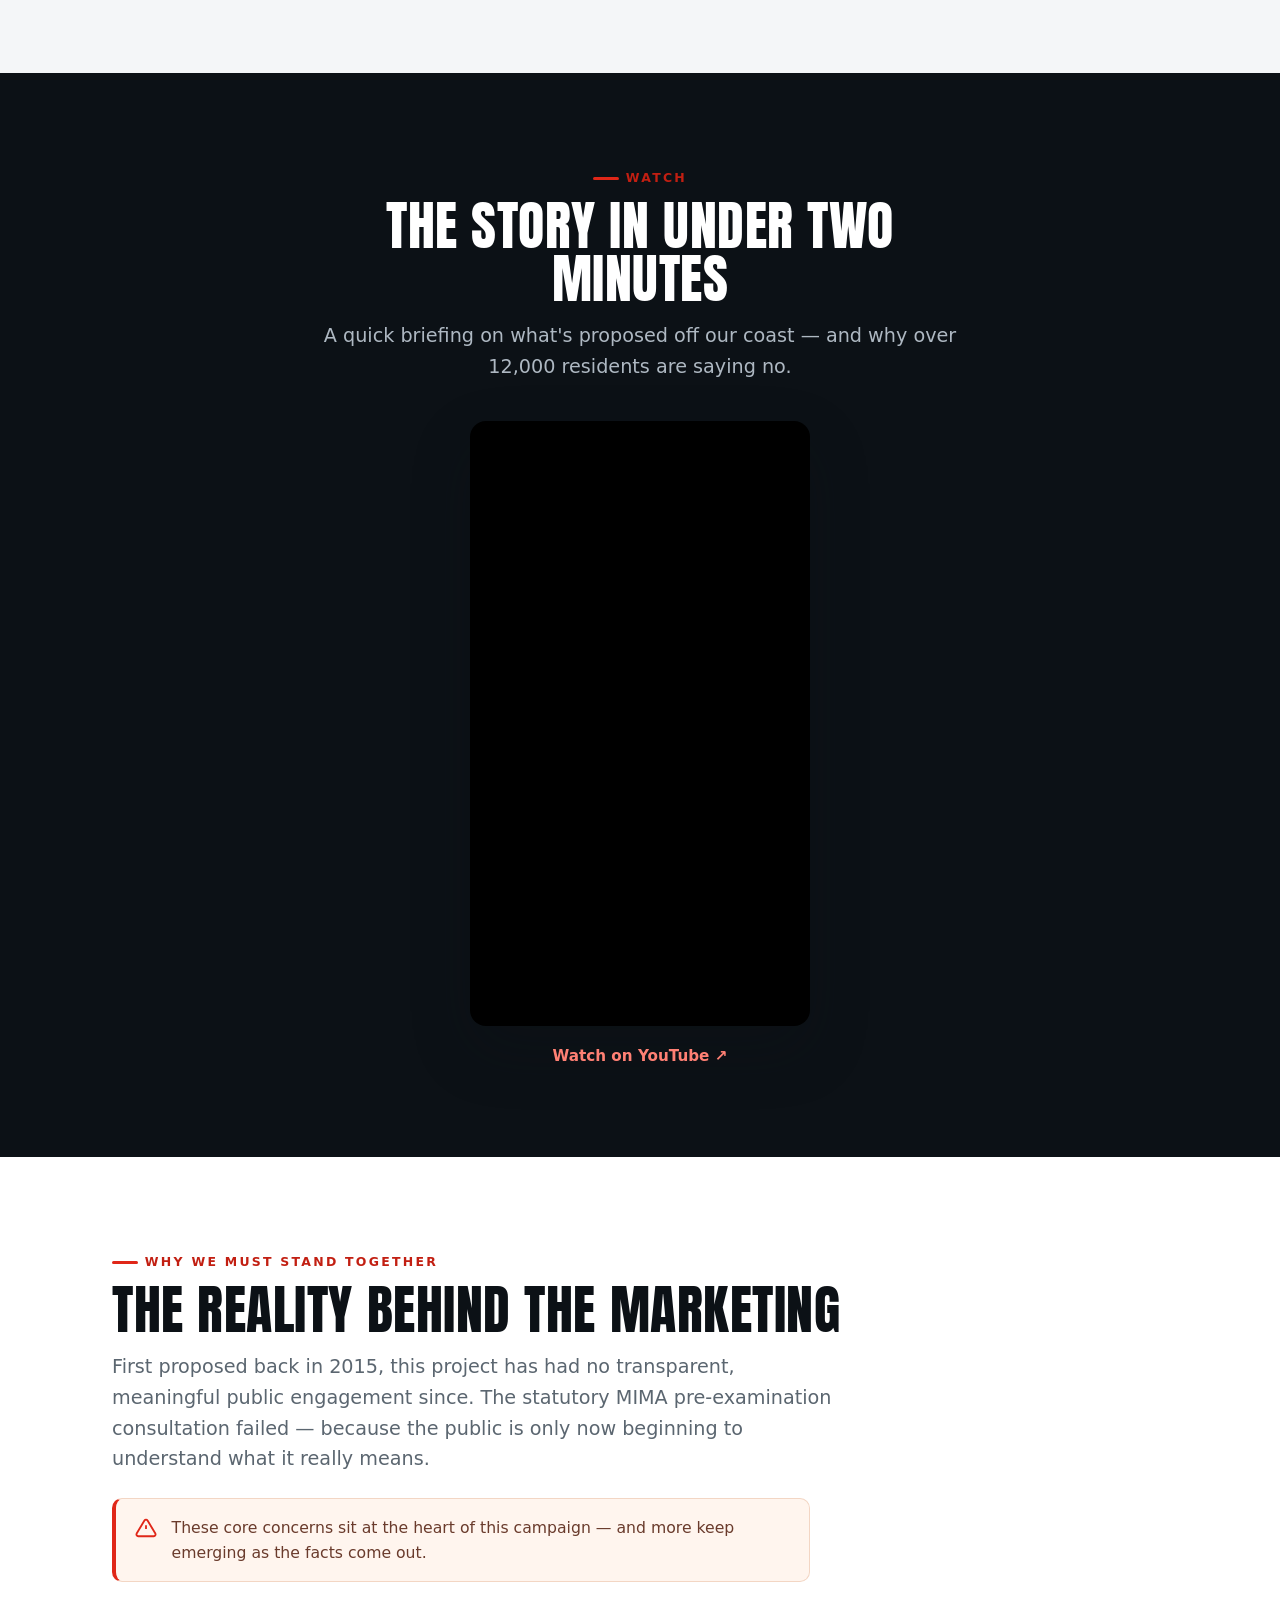
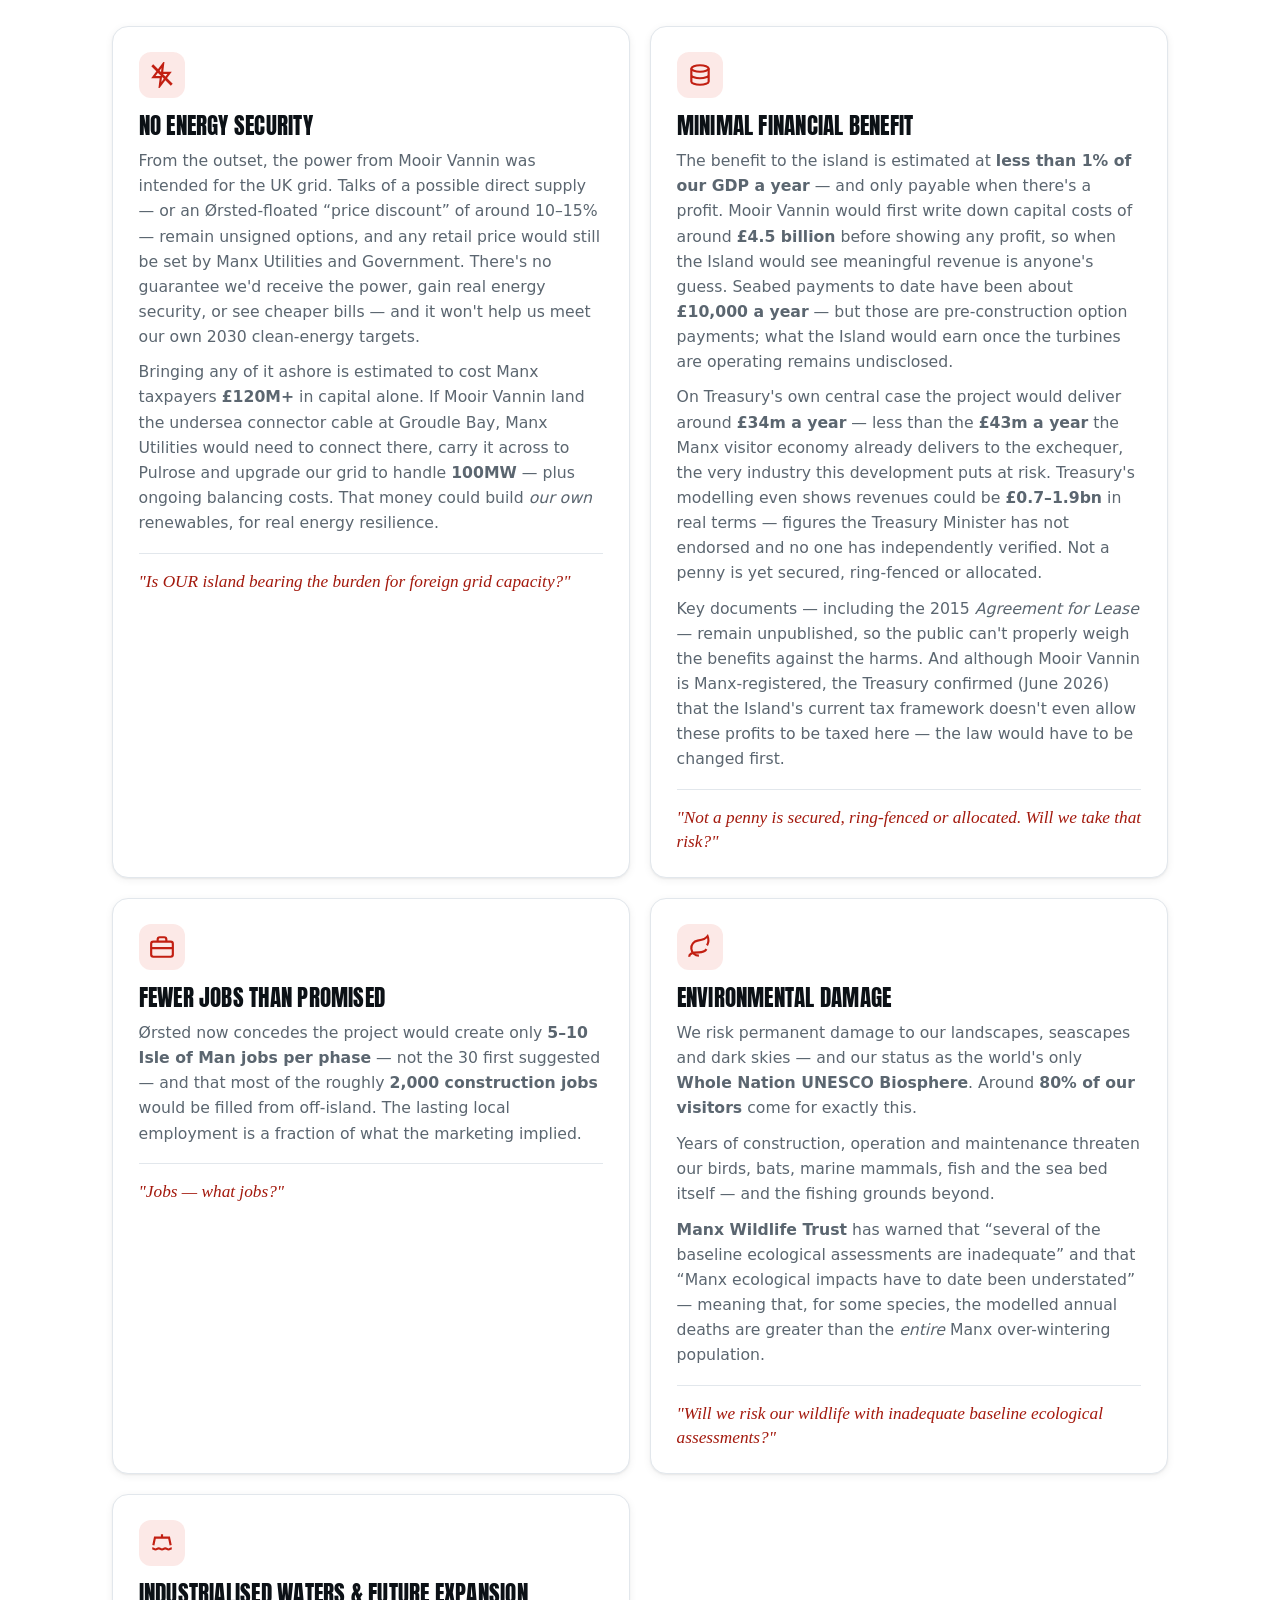
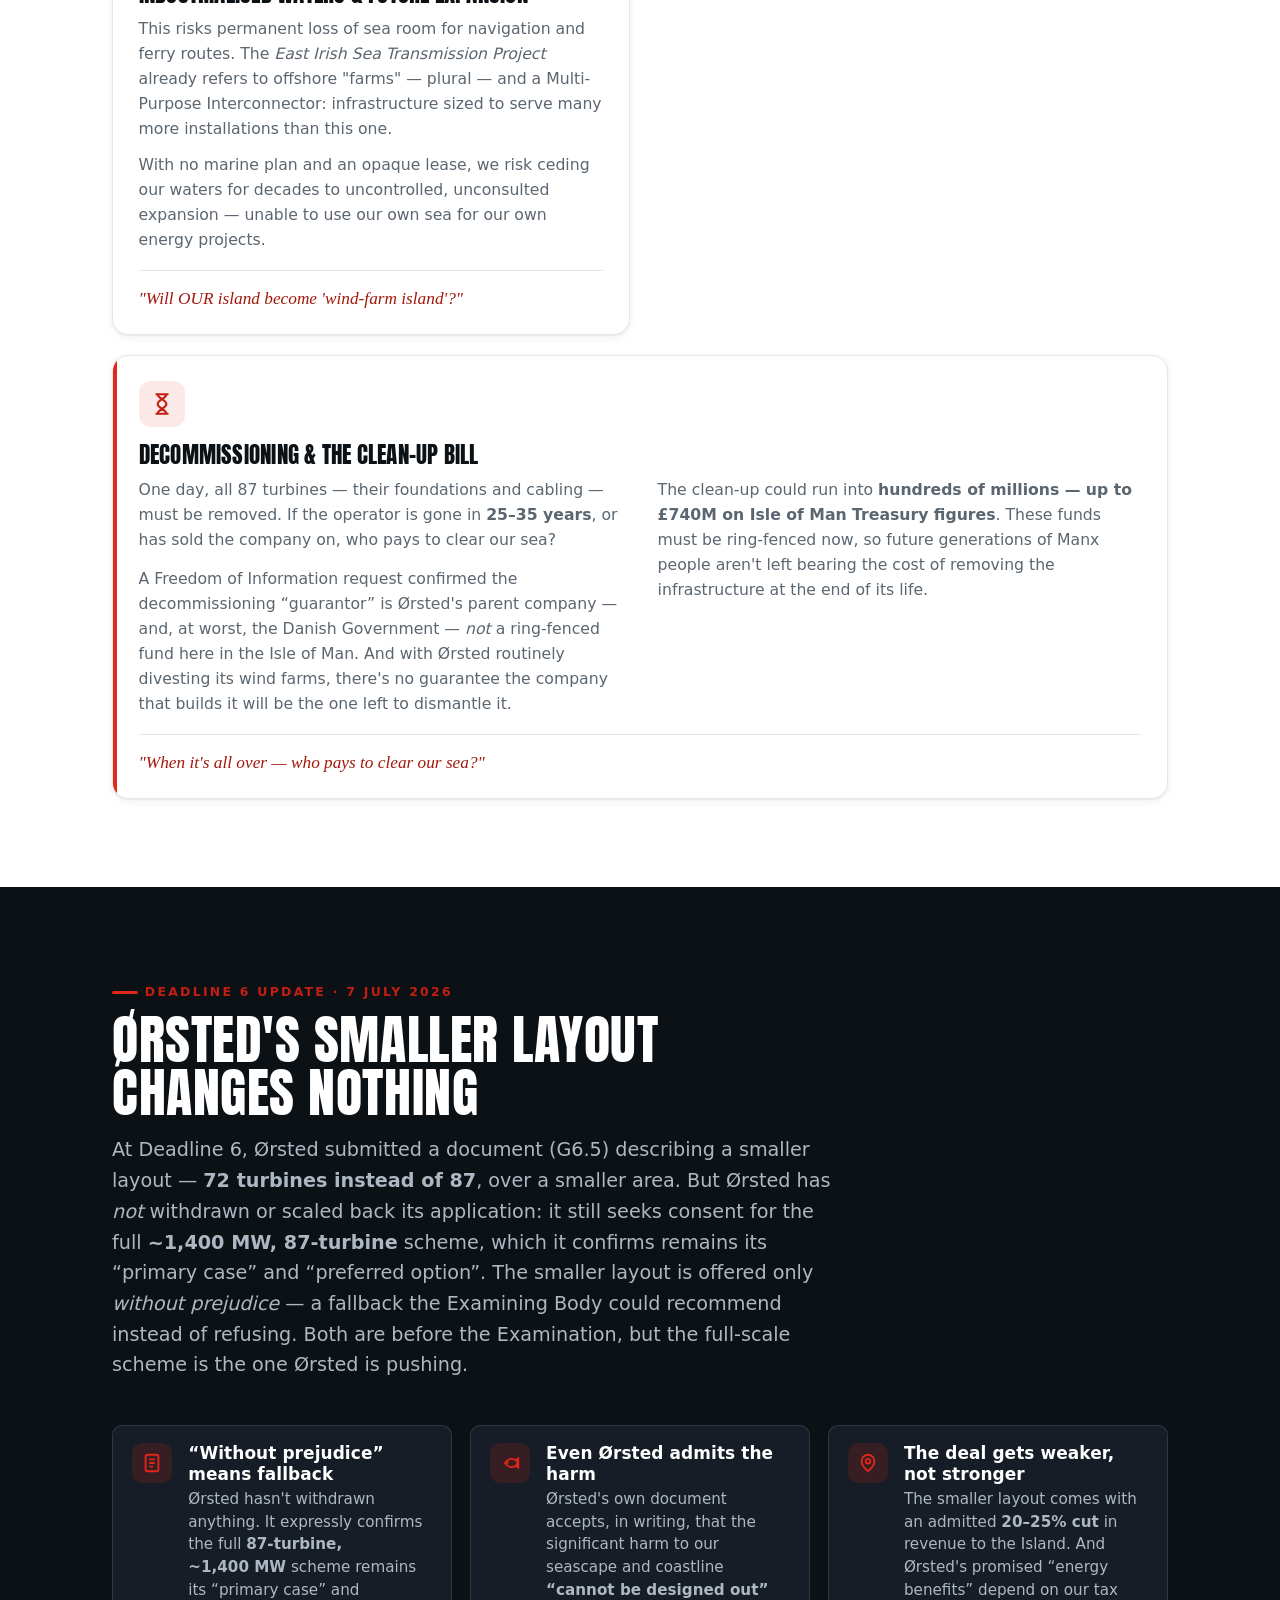
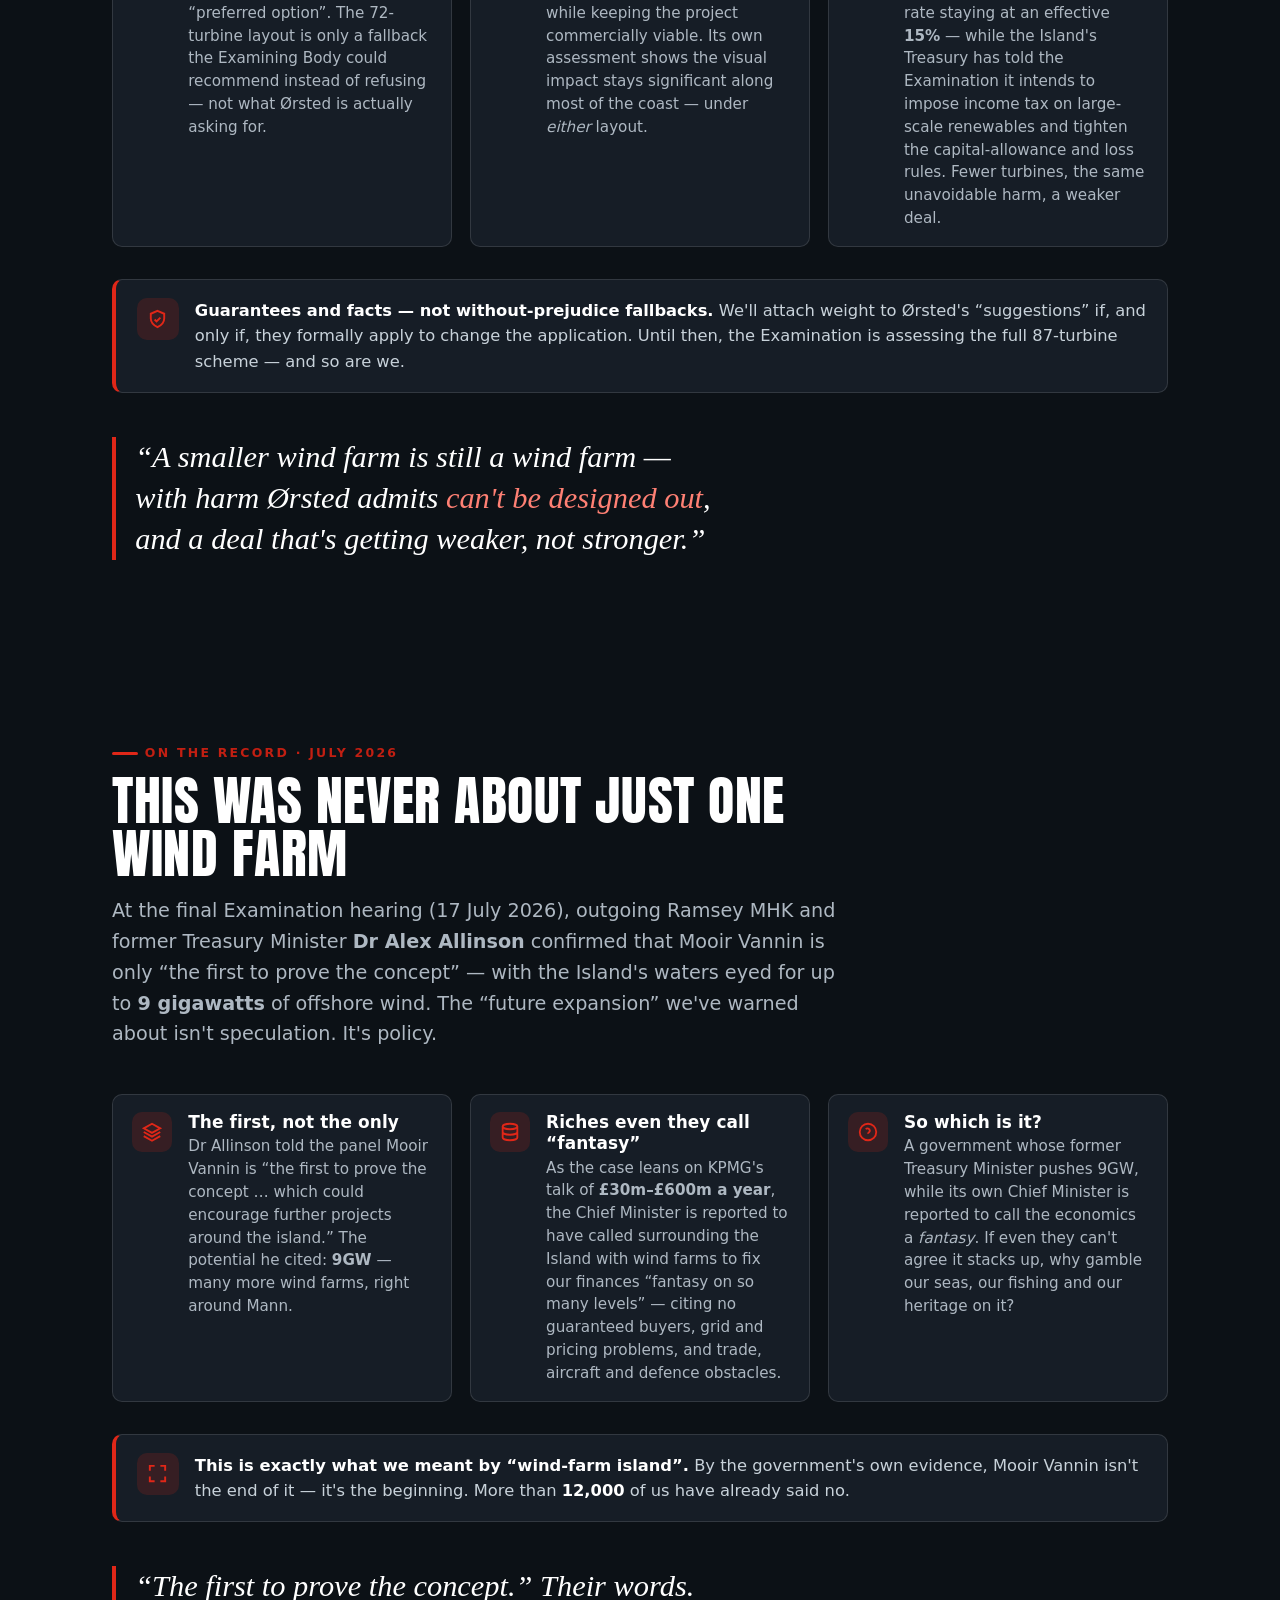
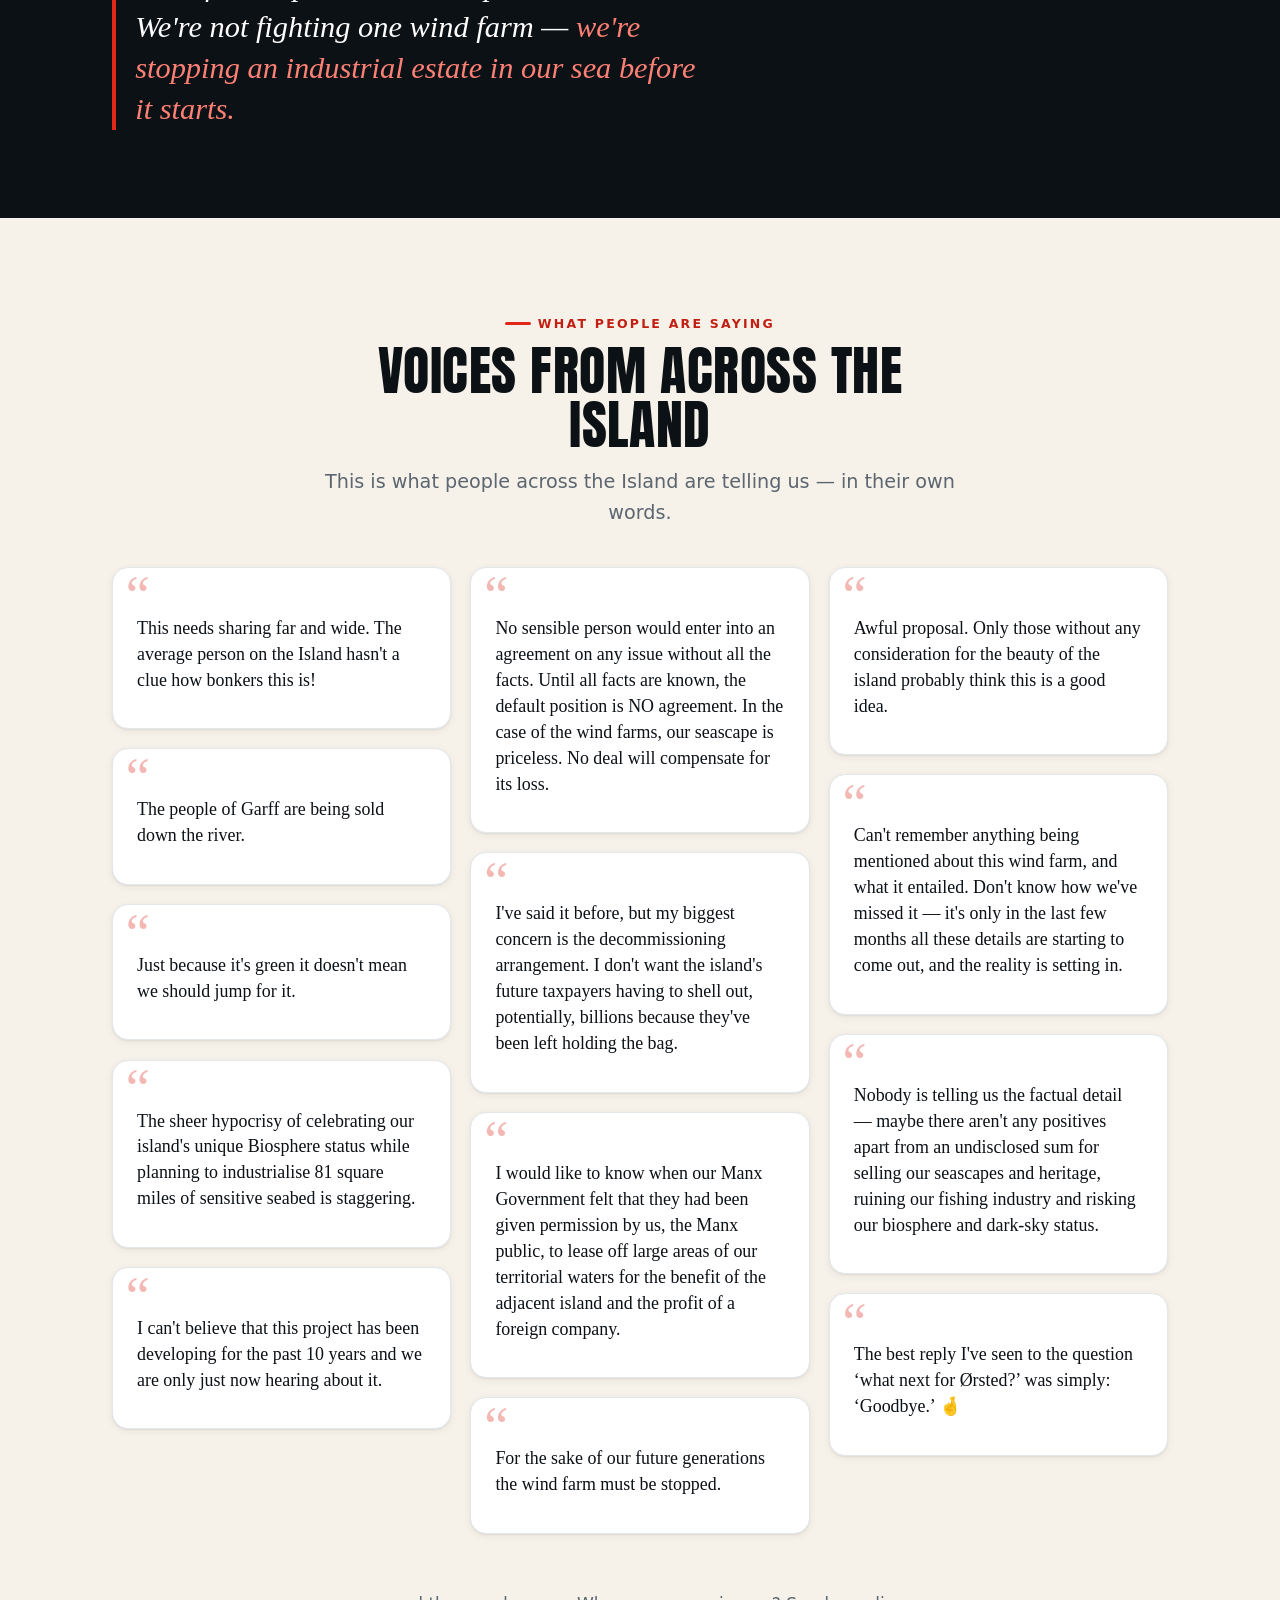
==== commit 65a1a410: "Add End-of-Examination Account + update petition count to 12,000 - Homepage: new "What the examinati" ====
--- a/index.html
+++ b/index.html
@@ -5,7 +5,7 @@
   <meta name="viewport" content="width=device-width, initial-scale=1">
 
   <title>NOT4IOM — No Offshore Turbines for the Isle of Man</title>
-  <meta name="description" content="Over 10,000 Isle of Man residents say NO to &Oslash;rsted's &lsquo;Mooir Vannin&rsquo; offshore wind farm — 87 industrial turbines, up to 350m tall, starting 6 nautical miles off our shore. Sign the petition.">
+  <meta name="description" content="Over 12,000 Isle of Man residents say NO to &Oslash;rsted's &lsquo;Mooir Vannin&rsquo; offshore wind farm — 87 industrial turbines, up to 350m tall, starting 6 nautical miles off our shore. Sign the petition.">
   <meta name="theme-color" content="#e02718">
   <link rel="canonical" href="https://not4iom.com/">
 
@@ -13,7 +13,7 @@
   <meta property="og:type" content="website">
   <meta property="og:site_name" content="NOT4IOM">
   <meta property="og:title" content="NOT4IOM — No Offshore Turbines for the Isle of Man">
-  <meta property="og:description" content="Over 10,000 residents say NO to &Oslash;rsted's &lsquo;Mooir Vannin&rsquo; wind farm — 87 industrial turbines, up to 350m tall, starting 6 nautical miles off the Isle of Man's shore. Sign the petition.">
+  <meta property="og:description" content="Over 12,000 residents say NO to &Oslash;rsted's &lsquo;Mooir Vannin&rsquo; wind farm — 87 industrial turbines, up to 350m tall, starting 6 nautical miles off the Isle of Man's shore. Sign the petition.">
   <meta property="og:url" content="https://not4iom.com/">
   <meta property="og:image" content="https://not4iom.com/images/not4iom-banner.jpeg">
   <meta property="og:image:width" content="1600">
@@ -22,7 +22,7 @@
   <meta property="og:locale" content="en_GB">
   <meta name="twitter:card" content="summary_large_image">
   <meta name="twitter:title" content="NOT4IOM — No Offshore Turbines for the Isle of Man">
-  <meta name="twitter:description" content="Over 10,000 residents say NO to &Oslash;rsted's &lsquo;Mooir Vannin&rsquo; offshore wind farm off the Isle of Man. Sign the petition.">
+  <meta name="twitter:description" content="Over 12,000 residents say NO to &Oslash;rsted's &lsquo;Mooir Vannin&rsquo; offshore wind farm off the Isle of Man. Sign the petition.">
   <meta name="twitter:image" content="https://not4iom.com/images/not4iom-banner.jpeg">
 
   <link rel="icon" href="favicon.svg" type="image/svg+xml">
@@ -105,7 +105,7 @@
            fetchpriority="high" width="1600" height="1134">
     </div>
     <div class="hero-inner wrap">
-      <span class="hero-badge"><span class="dot"></span>Over 10,000 — and still climbing</span>
+      <span class="hero-badge"><span class="dot"></span>Over 12,000 — and still climbing</span>
       <h1 id="hero-title">This is <span class="accent">OUR</span> island.<br>OUR home. OUR heritage.</h1>
       <p class="hero-sub">
         <strong>87 industrial turbines</strong>, <strong>up to 350m tall</strong>, are proposed with the nearest
@@ -121,7 +121,7 @@
       </div>
       <p class="hero-note">
         <svg viewBox="0 0 24 24" width="16" height="16" fill="none" stroke="currentColor" stroke-width="2" aria-hidden="true"><circle cx="12" cy="12" r="9"/><path d="M12 8h.01M11 12h1v4h1"/></svg>
-        Launched 11 March 2026 — 5,000+ within a fortnight; over 10,000 and counting (July 2026).
+        Launched 11 March 2026 — 5,000+ within a fortnight; over 12,000 and counting (September 2026).
       </p>
     </div>
   </section>
@@ -131,7 +131,7 @@
     <div class="wrap">
       <div class="stat-grid">
         <div class="stat">
-          <span class="num" data-count="10000" data-suffix="+">10,000<span class="unit">+</span></span>
+          <span class="num" data-count="12000" data-suffix="+">12,000<span class="unit">+</span></span>
           <span class="label">Residents have signed</span>
         </div>
         <div class="stat">
@@ -150,6 +150,34 @@
           <span class="num" data-count="81">81</span>
           <span class="label">Sq miles of our sea</span>
         </div>
+      </div>
+    </div>
+  </section>
+
+  <!-- ===================== End-of-Examination Account (quick account) ===================== -->
+  <section class="account section" id="DetailedAccount" aria-labelledby="account-title">
+    <div class="wrap">
+      <div class="account-head reveal">
+        <span class="eyebrow">The examination has closed</span>
+        <h2 class="section-title" id="account-title">What the examination revealed</h2>
+        <p class="section-lead">The examination of Mooir Vannin closed on <strong>9 September 2026</strong>. We reviewed the evidence submitted to the Examining Body across the full 130-day process. Here is the quick account — the detail, and the links to the evidence, follow.</p>
+      </div>
+      <ul class="account-list reveal">
+        <li>Estimated revenue for the Isle of Man is <strong>unverified and unsecured</strong>.</li>
+        <li>Manx taxpayers could face a decommissioning bill of <strong>up to £740 million</strong>.</li>
+        <li>The Isle of Man's <strong>tourism industry</strong> is put at risk.</li>
+        <li>Mooir Vannin will <strong>not</strong> contribute to the Island's 2030 grid decarbonisation goals.</li>
+        <li>Cheaper electricity is <strong>not guaranteed</strong> by &Oslash;rsted or Manx Utilities.</li>
+        <li>The Island Link and grid updates are <strong>uncosted</strong>.</li>
+        <li>&Oslash;rsted now commits to only <strong>5&ndash;10 Isle of Man jobs</strong> per phase, not 30.</li>
+        <li>Manx Wildlife Trust and Manx Bat Group have raised the alarm on <strong>significant bird and bat deaths</strong>.</li>
+        <li>Our <strong>UNESCO Biosphere</strong> status is potentially at risk.</li>
+        <li>Serious objections from <strong>Stena Line, the Steam Packet, the Ministry of Defence and Walney affiliates</strong> remain unresolved.</li>
+        <li>&Oslash;rsted is seeking approval for a <strong>back-up plan</strong> that has never been subject to a planning application.</li>
+        <li>Mooir Vannin could be one of <strong>up to six more</strong> giant offshore wind farms around the Island.</li>
+      </ul>
+      <div class="account-cta reveal">
+        <a class="btn btn--lg" href="end-of-examination.html">Read the full account &amp; sources <span class="arrow" aria-hidden="true">→</span></a>
       </div>
     </div>
   </section>
@@ -371,7 +399,7 @@
       <div class="watch-head reveal">
         <span class="eyebrow">Watch</span>
         <h2 class="section-title" id="watch-title">The story in under two minutes</h2>
-        <p class="section-lead">A quick briefing on what's proposed off our coast — and why over 10,000 residents are saying no.</p>
+        <p class="section-lead">A quick briefing on what's proposed off our coast — and why over 12,000 residents are saying no.</p>
       </div>
       <div class="video-frame reveal">
         <iframe src="https://www.youtube-nocookie.com/embed/UYecu3Ew9Jk?rel=0"
@@ -547,7 +575,7 @@
 
       <div class="who reveal" style="margin-top: clamp(1.5rem, 3vw, 2rem)">
         <span class="who-ico" aria-hidden="true"><svg viewBox="0 0 24 24" fill="none" stroke="currentColor" stroke-width="2"><path d="M4 9V4h5M20 9V4h-5M4 15v5h5M20 15v5h-5"/></svg></span>
-        <p><b>This is exactly what we meant by &ldquo;wind-farm island&rdquo;.</b> By the government's own evidence, Mooir Vannin isn't the end of it — it's the beginning. More than <strong>10,000</strong> of us have already said no.</p>
+        <p><b>This is exactly what we meant by &ldquo;wind-farm island&rdquo;.</b> By the government's own evidence, Mooir Vannin isn't the end of it — it's the beginning. More than <strong>12,000</strong> of us have already said no.</p>
       </div>
 
       <p class="rebuttal-quote reveal">&ldquo;The first to prove the concept.&rdquo; Their words. We're not fighting one wind farm — <span>we're stopping an industrial estate in our sea before it starts.</span></p>
@@ -603,7 +631,7 @@
         <a class="act-card is-primary" href="https://www.cognitoforms.com/NOT4IOM1/NOT4IOM" target="_blank" rel="noopener">
           <span class="act-ico" aria-hidden="true"><svg viewBox="0 0 24 24" fill="none" stroke="currentColor" stroke-width="2"><path d="M3 21s1-4 5-4 5-9 9-9c2 0 3 1 3 3 0 5-9 5-9 9 0 1 .5 1 1 1"/><path d="m14 7 3 3"/></svg></span>
           <h3>Sign the petition</h3>
-          <p>Join 10,000+ residents saying no to offshore turbines. It takes under a minute.</p>
+          <p>Join 12,000+ residents saying no to offshore turbines. It takes under a minute.</p>
           <span class="go">Sign now <span class="arrow" aria-hidden="true">→</span></span>
         </a>
 
--- a/styles.css
+++ b/styles.css
@@ -1218,6 +1218,16 @@
 .doc-figure { margin: 1.6rem 0; }
 .doc-figure img { width: 100%; height: auto; display: block; border-radius: var(--radius); box-shadow: var(--shadow-sm); }
 .doc-figure figcaption { margin-top: .6rem; color: var(--muted); font-size: .9rem; line-height: 1.5; }
+.doc-source { font-size: .85rem; margin: .1rem 0 0; color: var(--muted); }
+.doc-source a { color: var(--red-600); font-weight: 600; text-decoration: none; }
+.doc-source a:hover { text-decoration: underline; }
+.doc-next {
+  margin-top: 1.6rem; padding: 1.2rem 1.3rem;
+  background: var(--paper-2); border: 1px solid var(--line); border-radius: var(--radius);
+}
+.doc-next h2 { margin-top: 0; }
+.doc-next p { margin-bottom: .6rem; }
+.doc-next p:last-child { margin-bottom: 0; }
 
 /* News & press index */
 .news-list { list-style: none; padding: 0; margin: clamp(1.2rem, 3vw, 1.8rem) 0 0; }
@@ -1295,6 +1305,27 @@
 .claims-note { text-align: center; margin-top: 1rem; font-size: .95rem; color: #c5cdd6; }
 .claims-note a { color: #ff8074; font-weight: 700; text-decoration: none; }
 .claims-note a:hover { color: #fff; text-decoration: underline; }
+
+/* ============================================================
+   End-of-Examination account (homepage quick account)
+   ============================================================ */
+.account { background: var(--sand); }
+.account-list {
+  list-style: none; padding: 0;
+  margin: clamp(1.6rem, 4vw, 2.4rem) 0 0;
+  display: grid; grid-template-columns: repeat(auto-fit, minmax(280px, 1fr));
+  gap: .85rem 2.2rem;
+}
+.account-list li {
+  position: relative; padding-left: 1.7rem;
+  color: var(--ink); font-size: 1.02rem; line-height: 1.5;
+}
+.account-list li::before {
+  content: ""; position: absolute; left: .15rem; top: .5em;
+  width: .55rem; height: .55rem; background: var(--red);
+  border-radius: 2px; transform: rotate(45deg);
+}
+.account-cta { margin-top: clamp(1.6rem, 4vw, 2.2rem); }
 
 /* ============================================================
    Responsive
